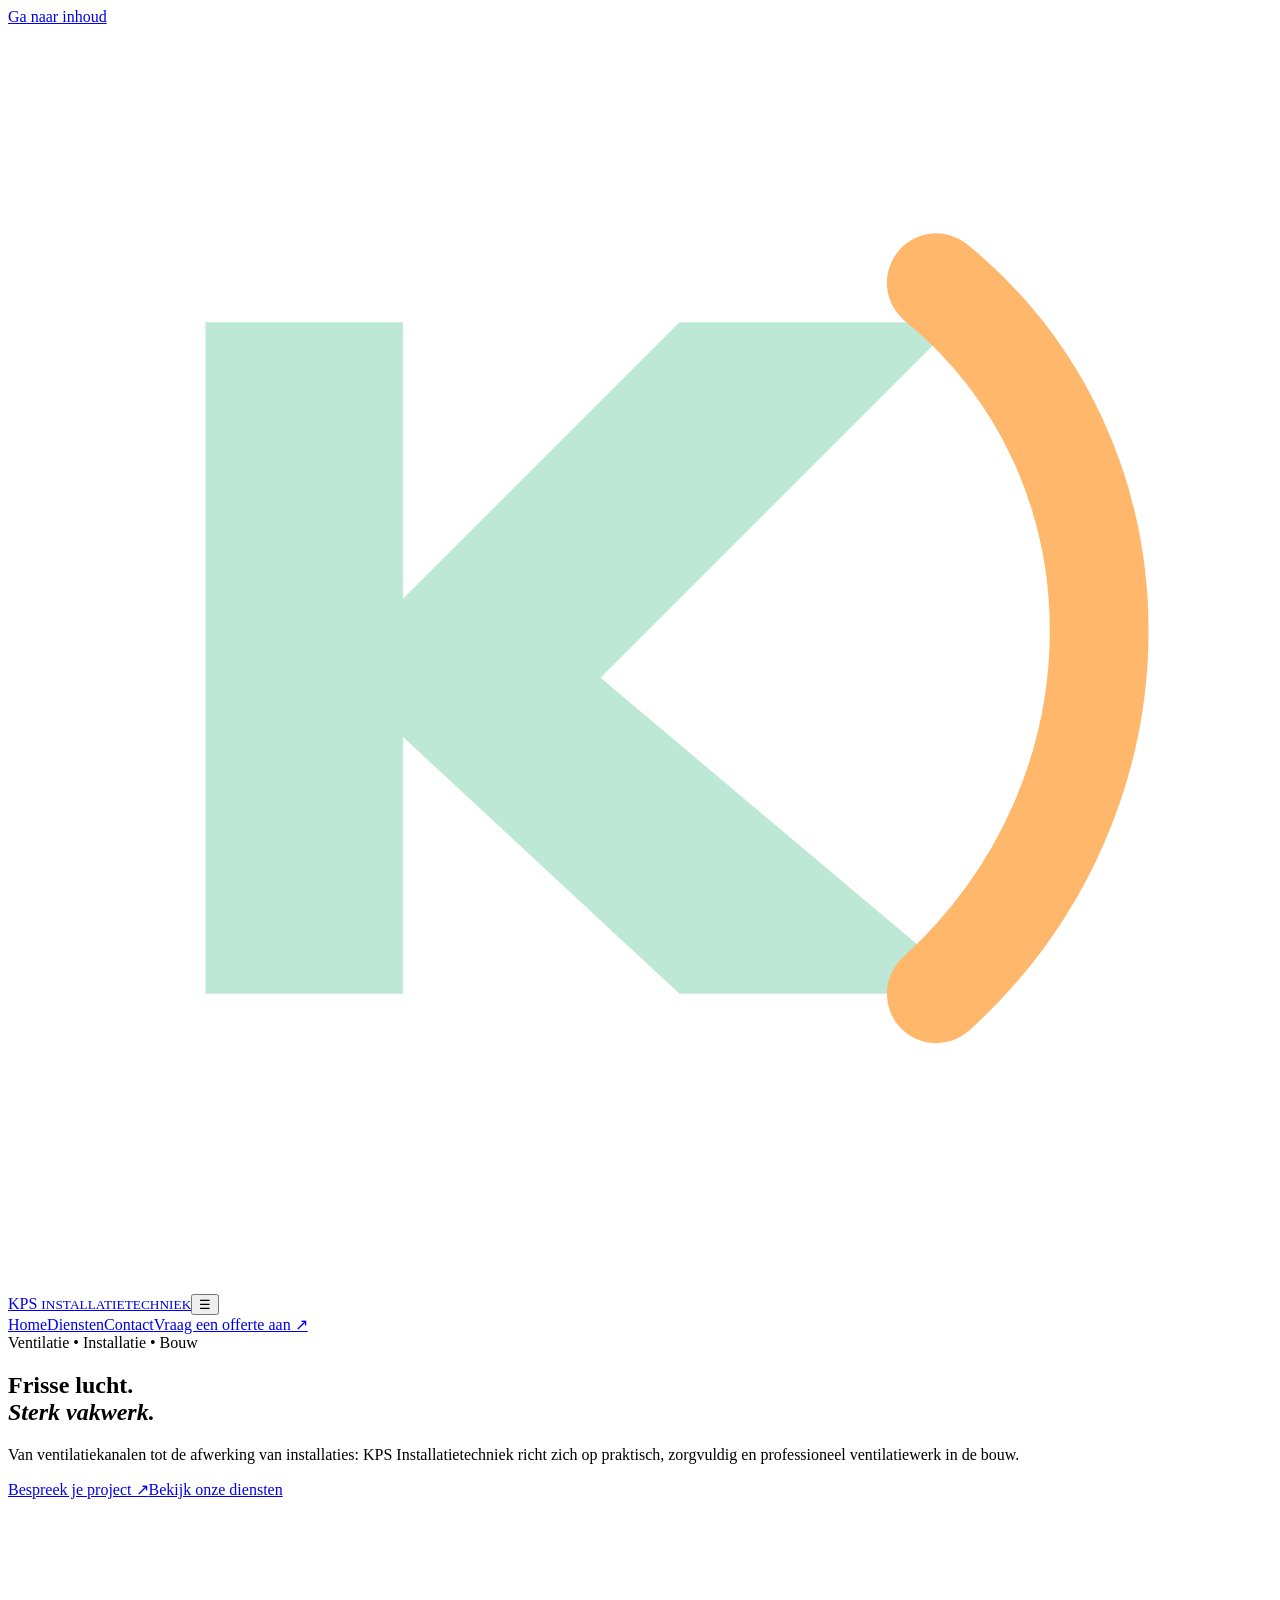
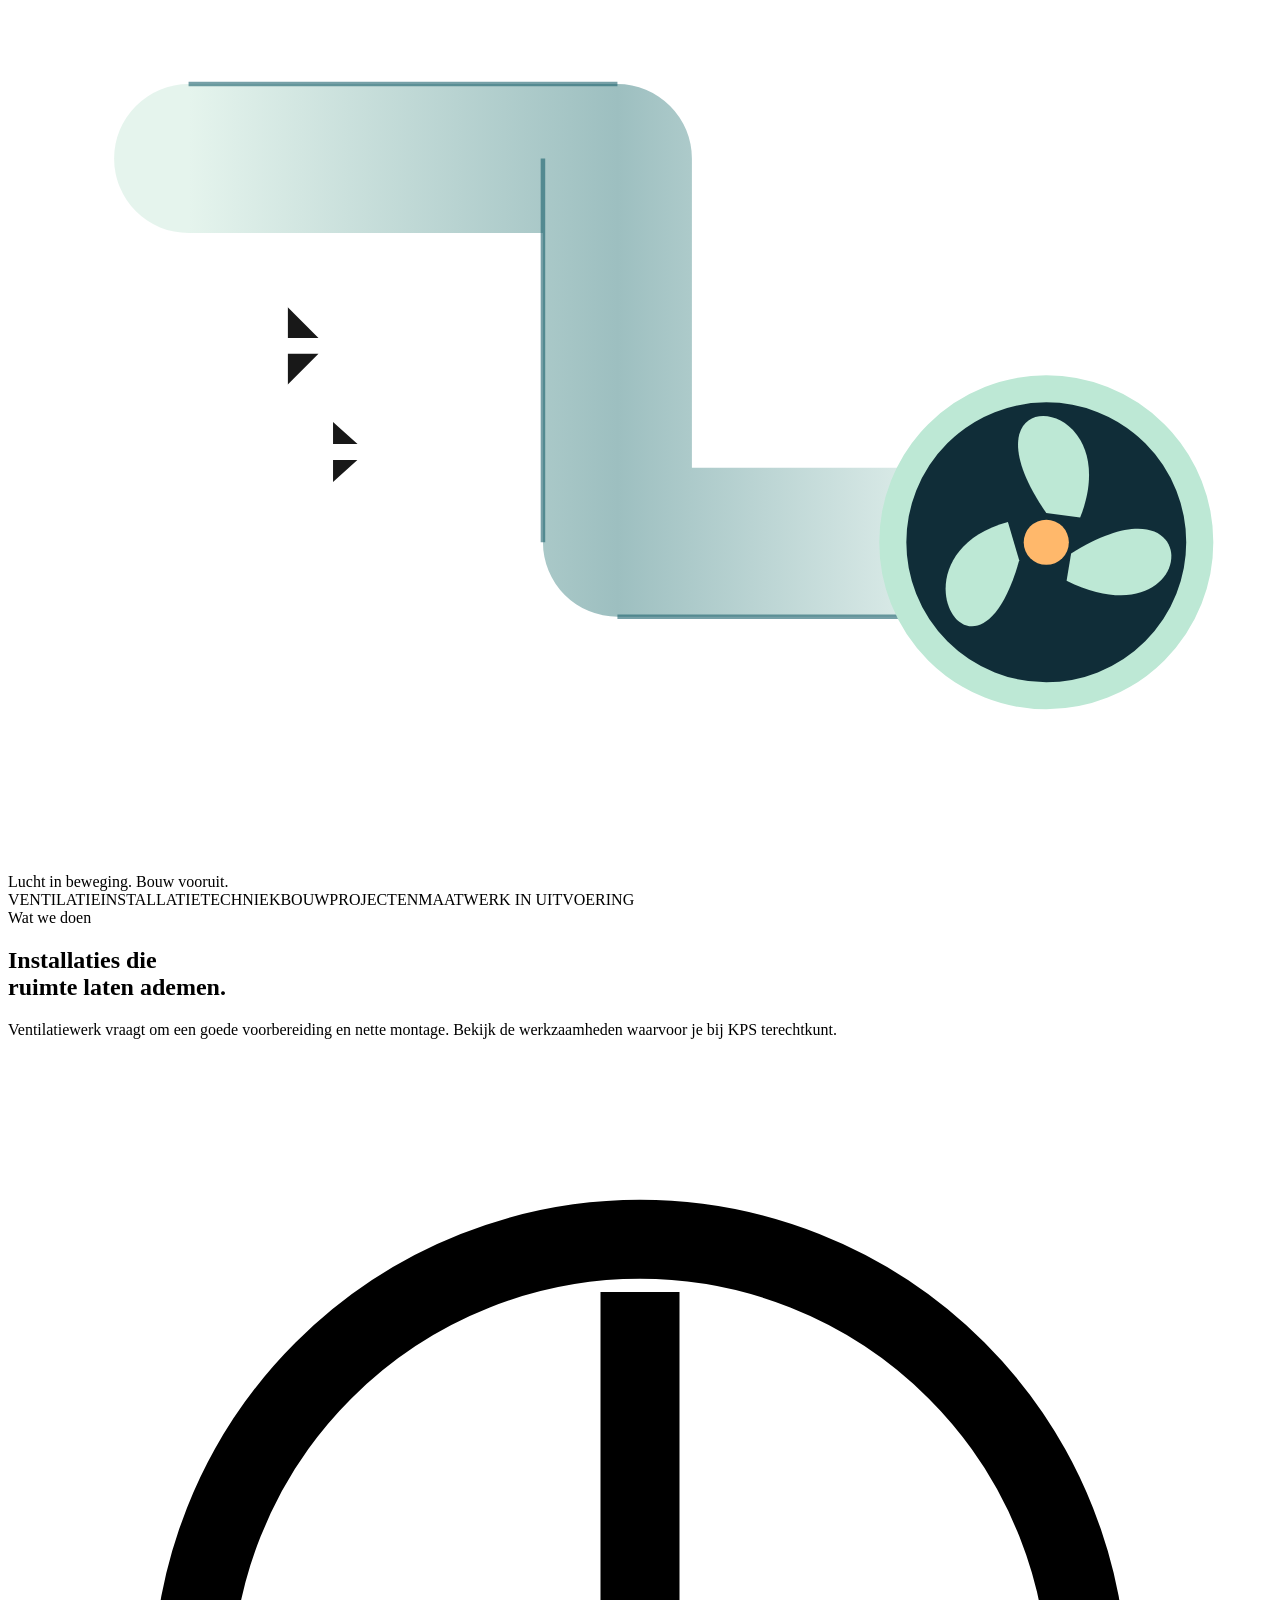
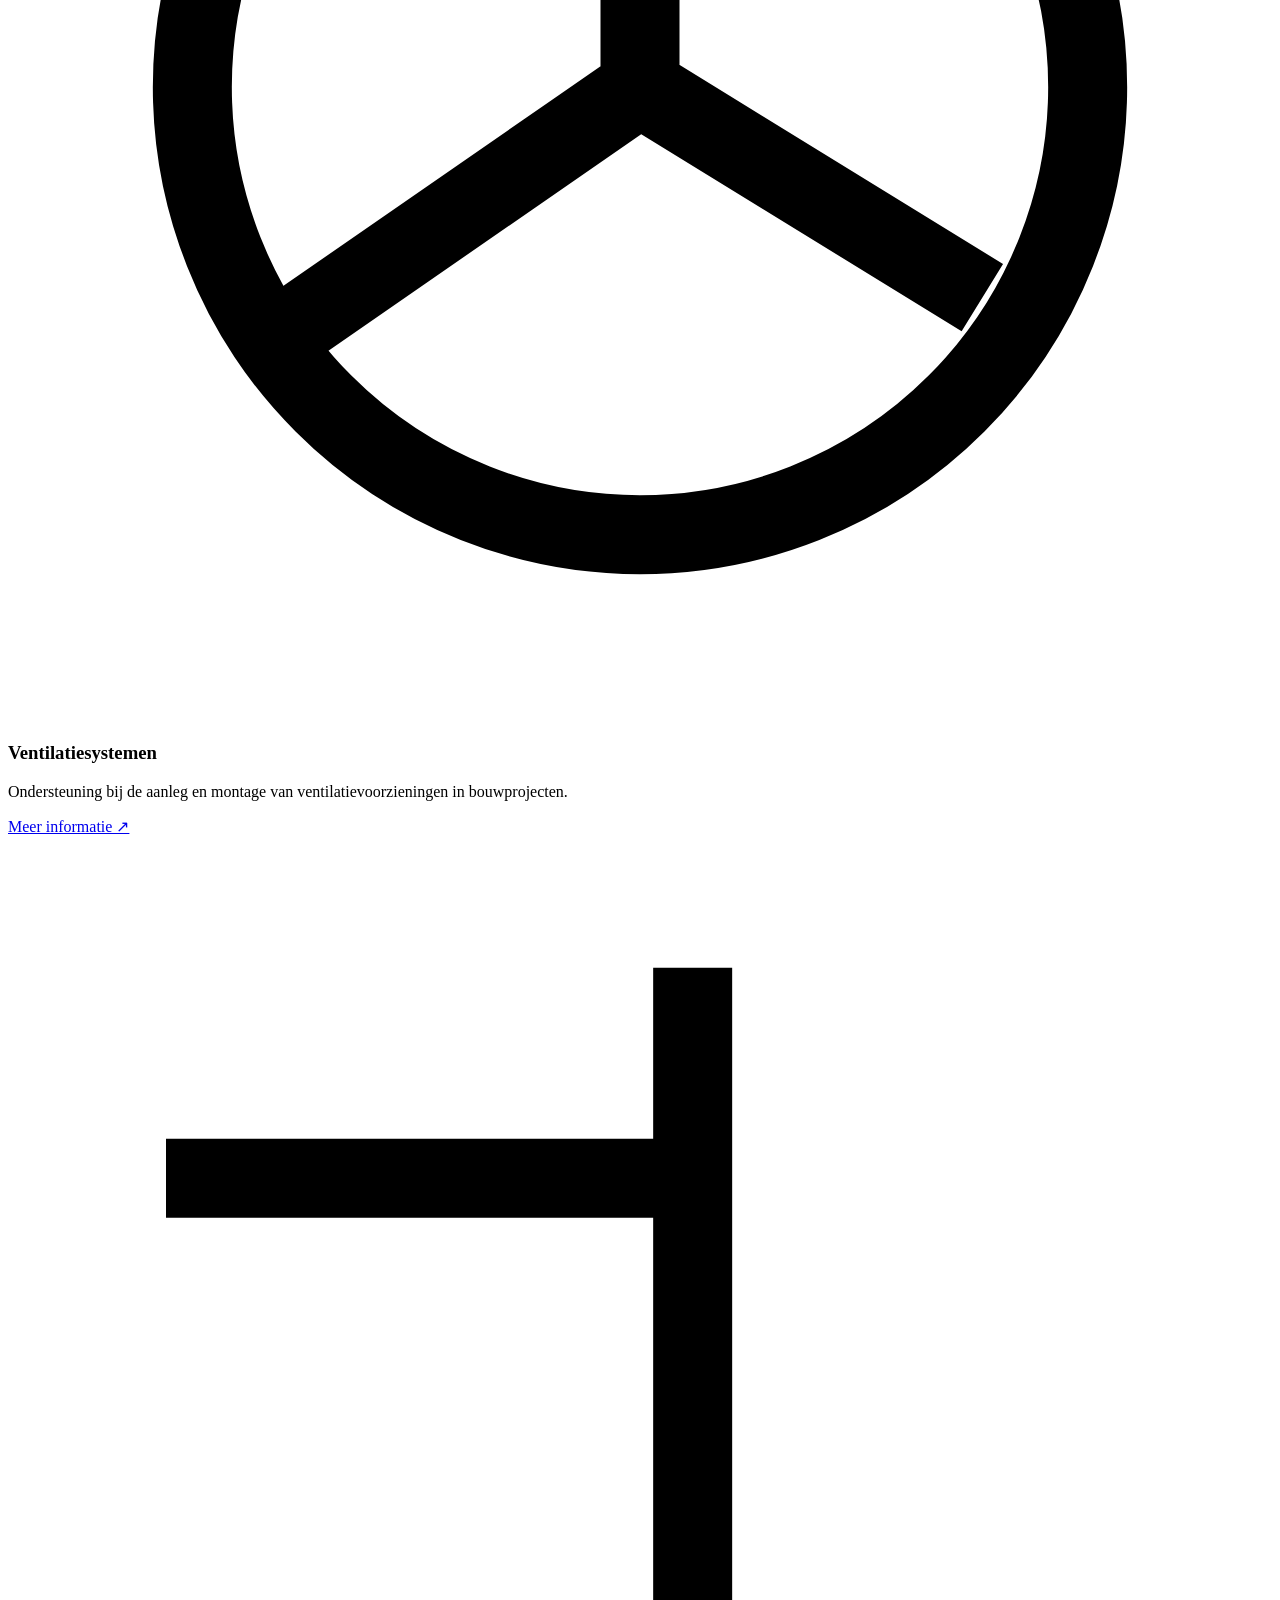
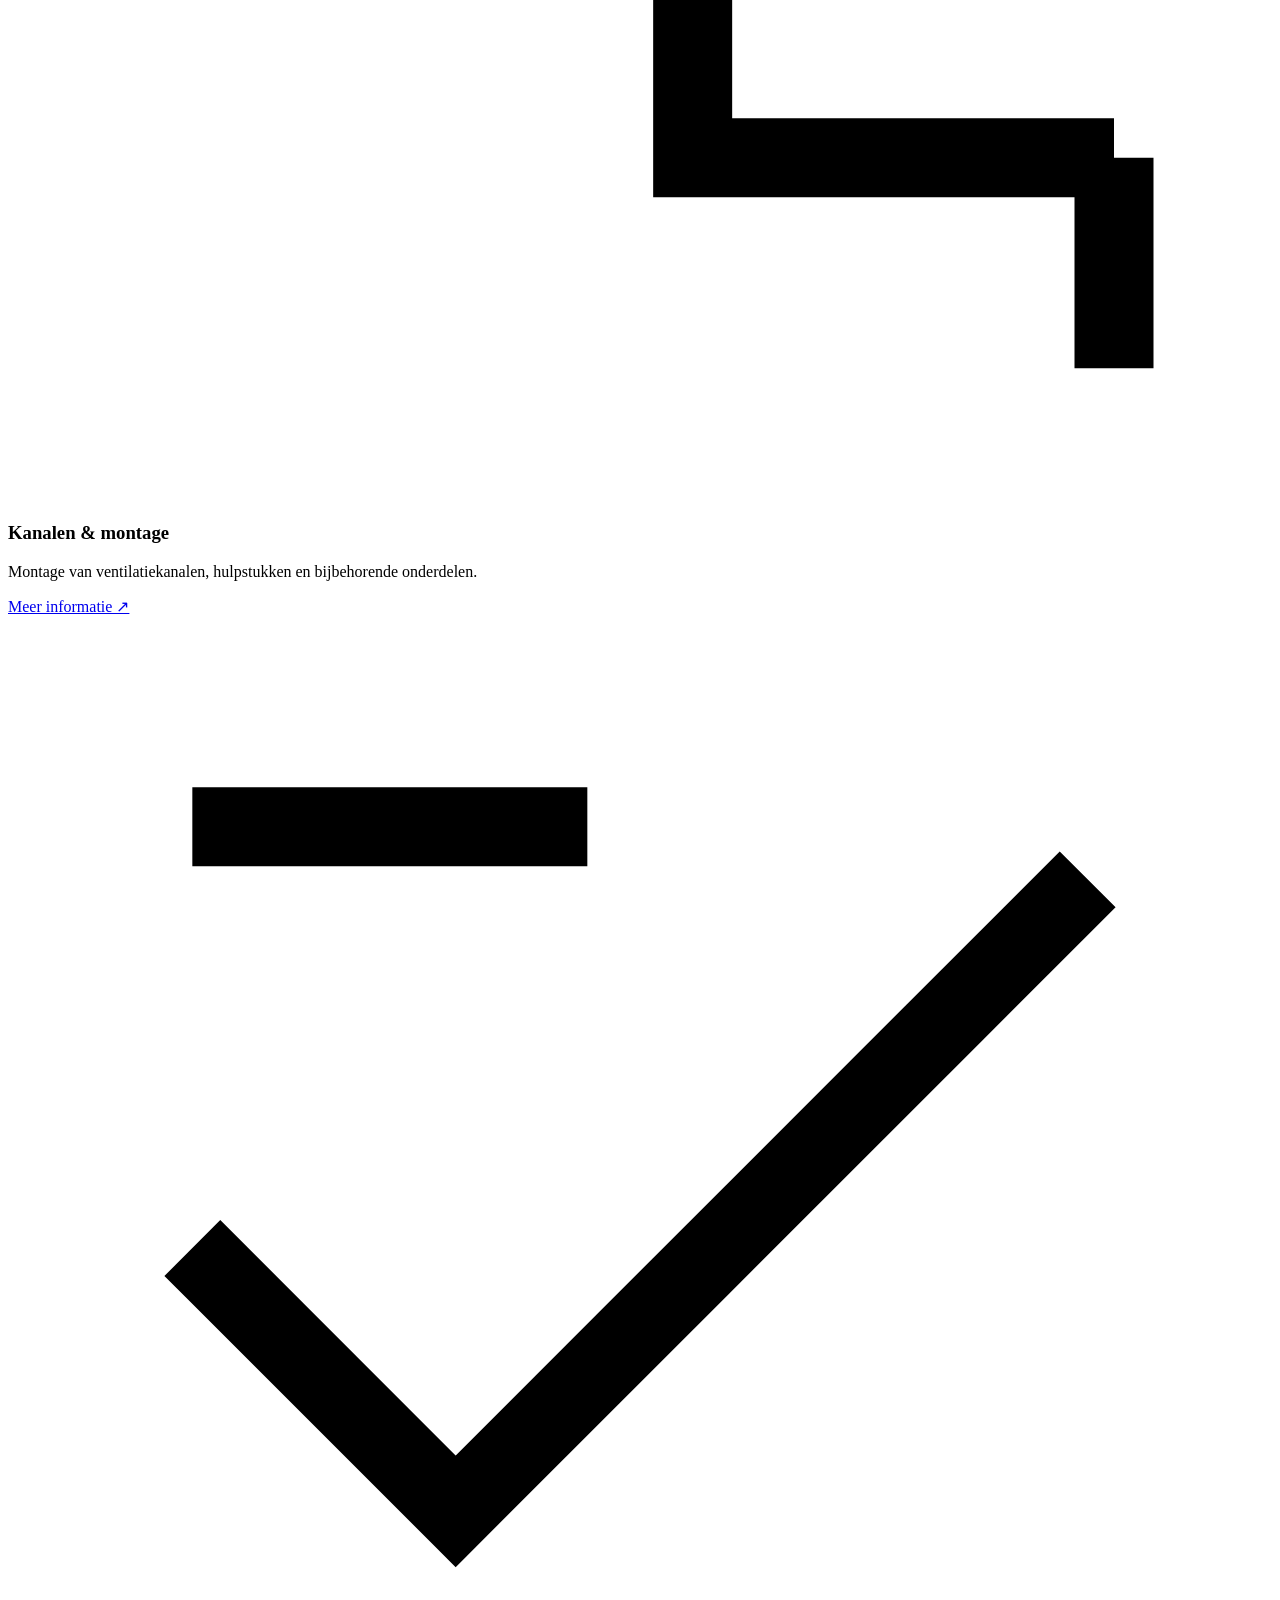
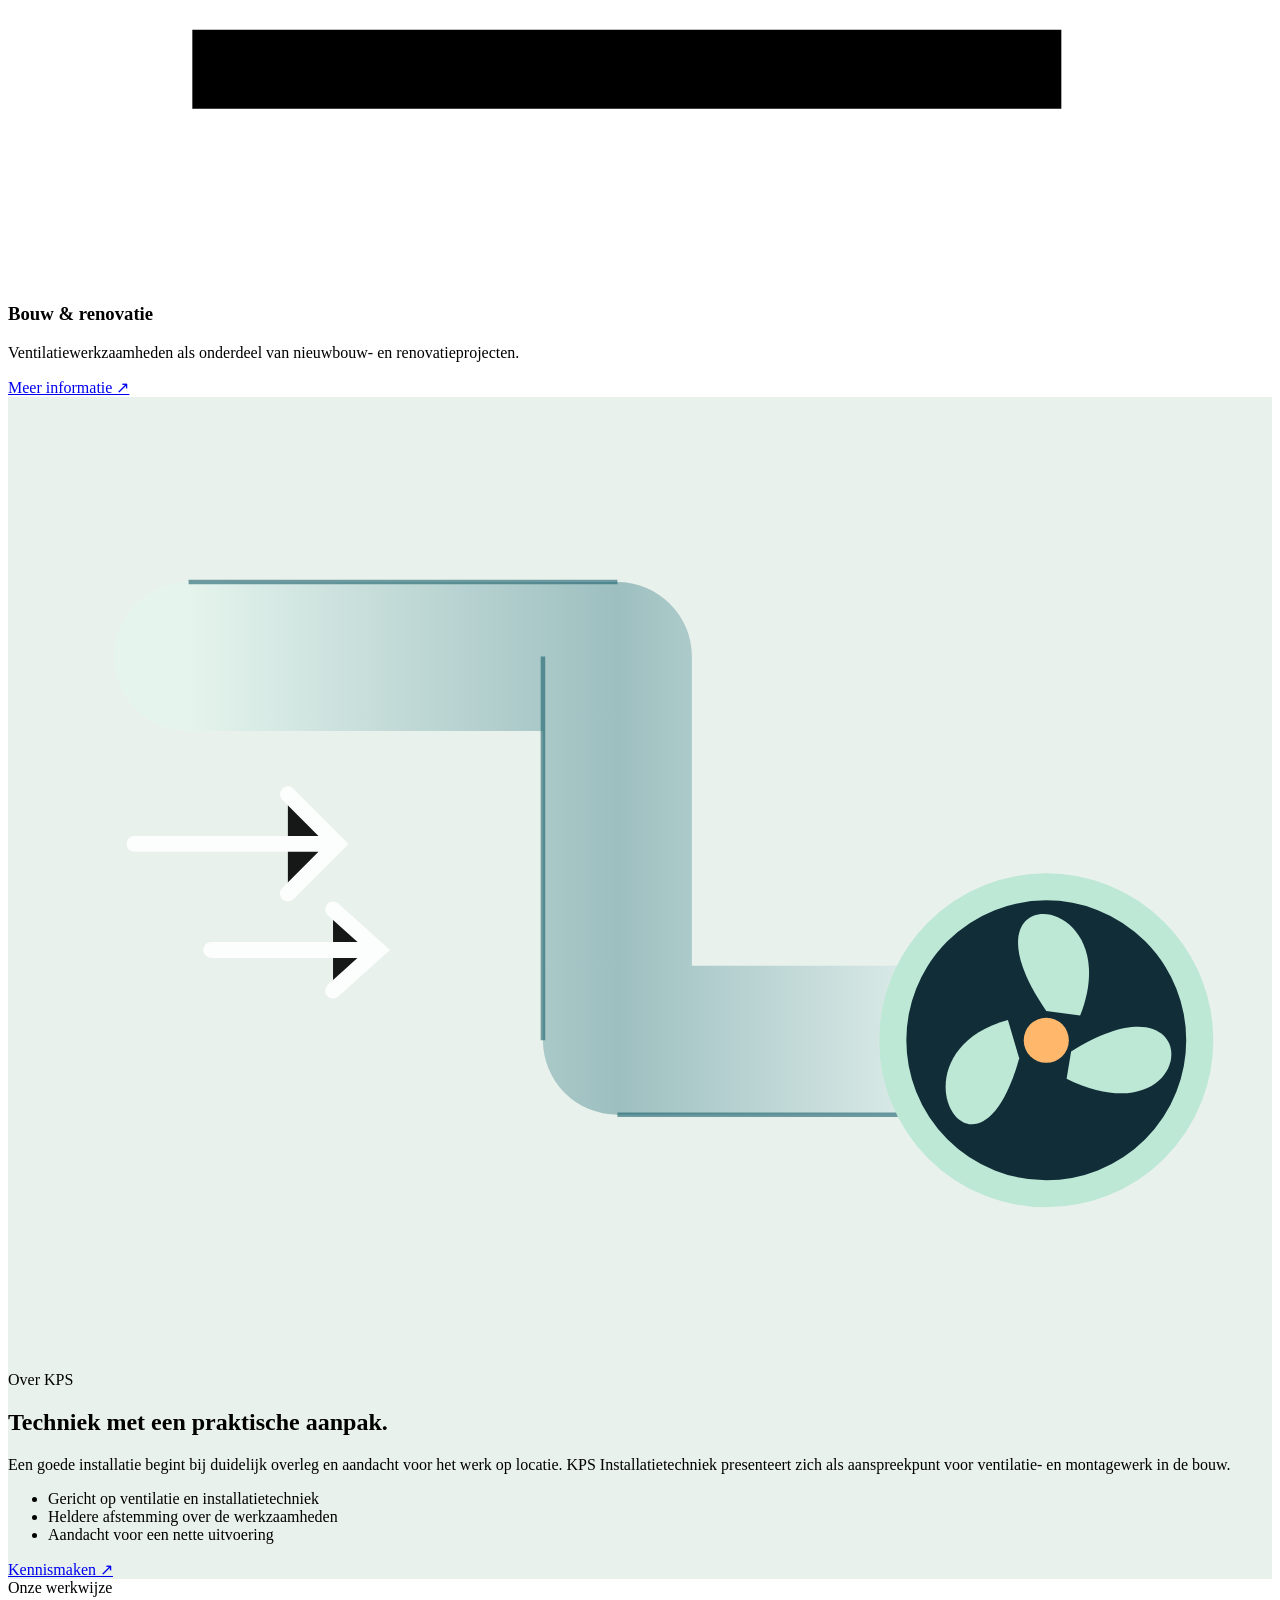
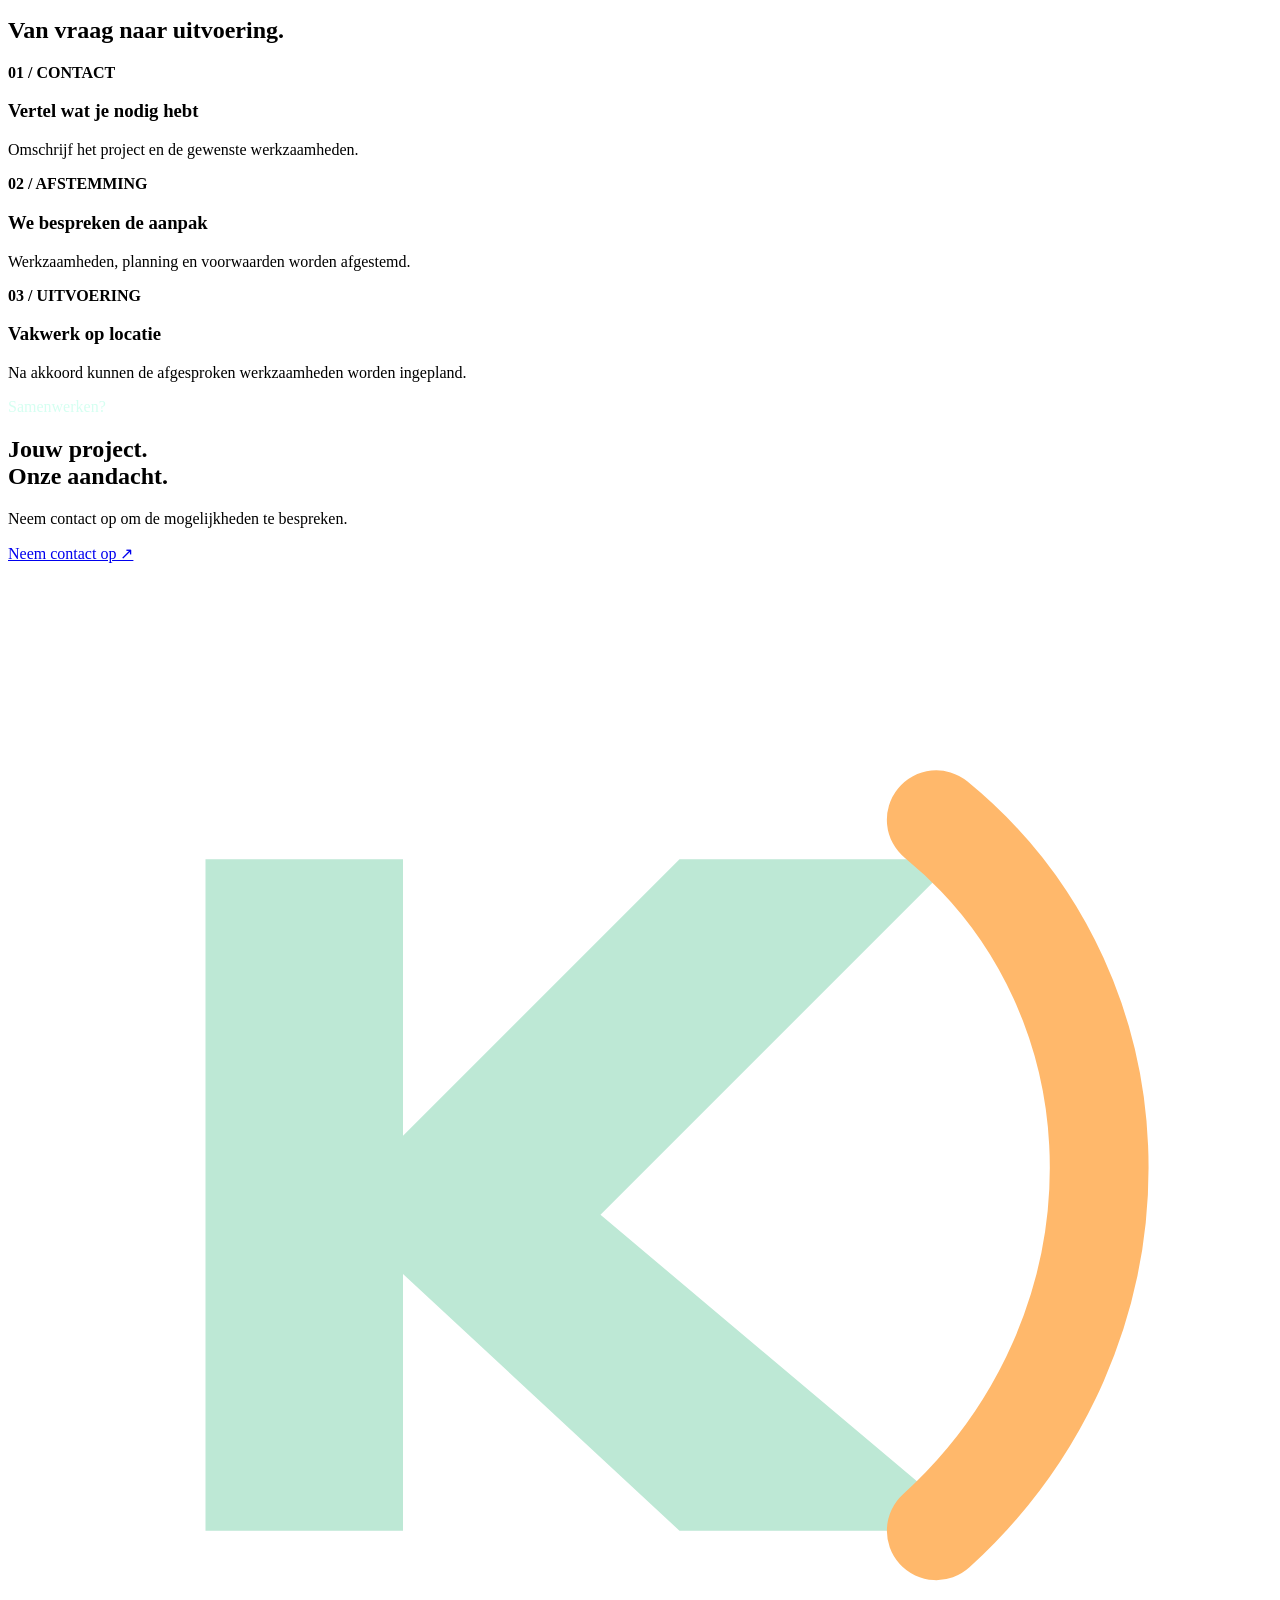
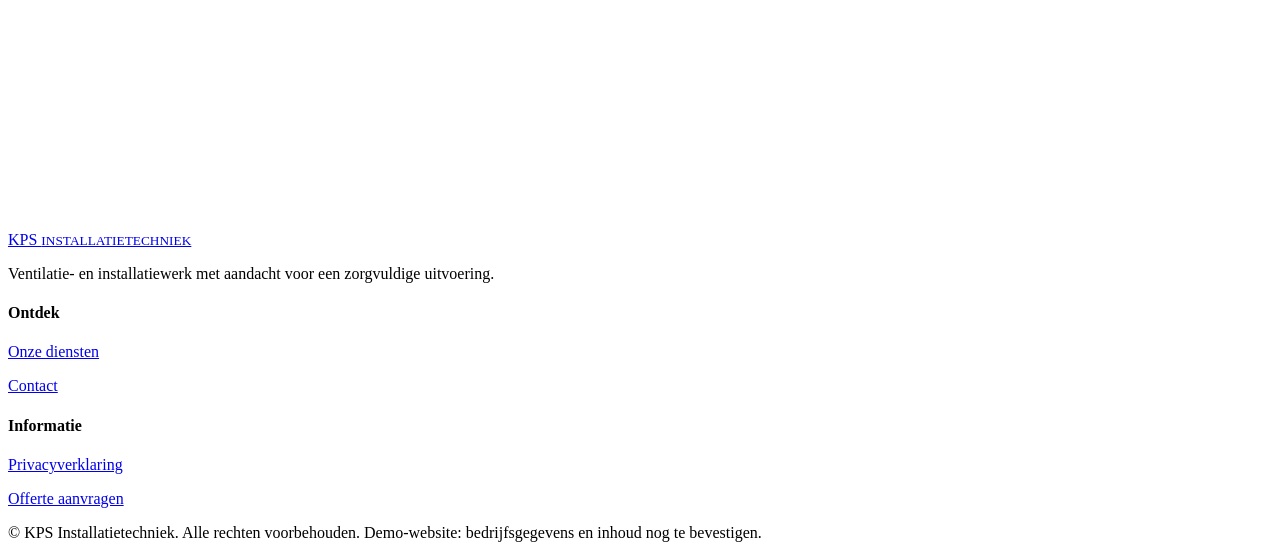
==== index.html @ cca3a778 "Build KPS Installatietechniek Essentieel demo: index.html" ====
<!doctype html><html lang="nl"><head><meta charset="utf-8"><meta name="viewport" content="width=device-width,initial-scale=1"><title>KPS Installatietechniek | Ventilatie & installatiewerk</title><meta name="description" content="KPS Installatietechniek voor ventilatie en installatiewerk in de bouw. Ontdek onze diensten en vraag vrijblijvend informatie aan."><meta name="robots" content="noindex,nofollow"><meta name="theme-color" content="#102d38"><meta property="og:type" content="website"><meta property="og:title" content="KPS Installatietechniek | Ventilatie & installatiewerk"><meta property="og:description" content="KPS Installatietechniek voor ventilatie en installatiewerk in de bouw. Ontdek onze diensten en vraag vrijblijvend informatie aan."><link rel="icon" href="assets/favicon.svg" type="image/svg+xml"><link rel="stylesheet" href="assets/style.css"></head><body><a class="sr" href="#main">Ga naar inhoud</a><header class="top"><div class="wrap nav"><a class="brand" href="index.html"><svg viewBox="0 0 64 64" role="img" aria-label="KPS beeldmerk"><path d="M10 49V15h10v14l14-14h14L30 33l19 16H34L20 36v13z" fill="#bde8d5"/><path d="M47 13c11 9 11 26 0 36" fill="none" stroke="#ffb86b" stroke-width="5" stroke-linecap="round"/></svg><span>KPS <small>INSTALLATIETECHNIEK</small></span></a><button class="menu" aria-label="Menu openen" aria-expanded="false" aria-controls="navigation">☰</button><nav class="links" id="navigation" aria-label="Hoofdnavigatie"><a href="index.html">Home</a><a href="diensten.html">Diensten</a><a href="contact.html">Contact</a><a class="btn" href="contact.html">Vraag een offerte aan ↗</a></nav></div></header><main id="main"><section class="hero"><div class="wrap hero-grid"><div><span class="eyebrow">Ventilatie • Installatie • Bouw</span><h1>Frisse lucht.<br><em>Sterk vakwerk.</em></h1><p>Van ventilatiekanalen tot de afwerking van installaties: KPS Installatietechniek richt zich op praktisch, zorgvuldig en professioneel ventilatiewerk in de bouw.</p><div class="actions"><a class="btn" href="contact.html">Bespreek je project ↗</a><a class="btn alt" href="diensten.html">Bekijk onze diensten</a></div></div><div class="visual"><svg viewBox="0 0 560 430" role="img" aria-label="Illustratie van ventilatiekanalen en luchtstroming"><defs><linearGradient id="duct" x1="0" x2="1"><stop stop-color="#e5f4ed"/><stop offset=".5" stop-color="#9dbfc0"/><stop offset="1" stop-color="#f7fffa"/></linearGradient></defs><g fill="none" stroke="url(#duct)" stroke-width="66" stroke-linecap="round" stroke-linejoin="round"><path d="M80 115h190v170h190"/><path d="M270 115v-55"/></g><g fill="none" stroke="#1c626d" stroke-width="2" opacity=".6"><path d="M80 82h190M237 115v170M270 318h190"/></g><circle cx="460" cy="285" r="68" fill="#102d38" stroke="#bde8d5" stroke-width="12"/><g fill="#bde8d5" transform="translate(460 285)"><path d="M0-13C-42-74 37-67 15-11Z"/><path d="M11 5C73-34 68 46 9 17Z"/><path d="M-12 8C-31 76-72 6-17-9Z"/></g><circle cx="460" cy="285" r="10" fill="#ffb86b"/><g stroke="#fff" stroke-width="7" stroke-linecap="round" opacity=".9"><path d="M56 198h90m-22-22 22 22-22 22M90 245h74m-20-18 20 18-20 18"/></g></svg><div class="float">Lucht in beweging. Bouw vooruit.</div></div></div></section><div class="stats"><div class="wrap"><span>VENTILATIE</span><span>INSTALLATIETECHNIEK</span><span>BOUWPROJECTEN</span><span>MAATWERK IN UITVOERING</span></div></div><section class="section"><div class="wrap"><span class="eyebrow">Wat we doen</span><h2>Installaties die<br>ruimte laten ademen.</h2><p class="lead">Ventilatiewerk vraagt om een goede voorbereiding en nette montage. Bekijk de werkzaamheden waarvoor je bij KPS terechtkunt.</p><div class="cards"><article class="card"><svg viewBox="0 0 48 48" fill="none" stroke="currentColor" stroke-width="3"><circle cx="24" cy="24" r="17"/><path d="M24 24V9m0 15 13 8M24 24 11 33"/></svg><h3>Ventilatiesystemen</h3><p>Ondersteuning bij de aanleg en montage van ventilatievoorzieningen in bouwprojecten.</p><a href="diensten.html">Meer informatie ↗</a></article><article class="card"><svg viewBox="0 0 48 48" fill="none" stroke="currentColor" stroke-width="3"><path d="M6 13h20v22h16M26 13v-8M42 35v8"/></svg><h3>Kanalen & montage</h3><p>Montage van ventilatiekanalen, hulpstukken en bijbehorende onderdelen.</p><a href="diensten.html">Meer informatie ↗</a></article><article class="card"><svg viewBox="0 0 48 48" fill="none" stroke="currentColor" stroke-width="3"><path d="m7 24 10 10L41 10"/><path d="M7 8h15M7 40h33"/></svg><h3>Bouw & renovatie</h3><p>Ventilatiewerkzaamheden als onderdeel van nieuwbouw- en renovatieprojecten.</p><a href="diensten.html">Meer informatie ↗</a></article></div></div></section><section class="section" style="background:#e9f1ec"><div class="wrap split"><div class="panel"><svg viewBox="0 0 560 430" role="img" aria-label="Illustratie van ventilatiekanalen en luchtstroming"><defs><linearGradient id="duct" x1="0" x2="1"><stop stop-color="#e5f4ed"/><stop offset=".5" stop-color="#9dbfc0"/><stop offset="1" stop-color="#f7fffa"/></linearGradient></defs><g fill="none" stroke="url(#duct)" stroke-width="66" stroke-linecap="round" stroke-linejoin="round"><path d="M80 115h190v170h190"/><path d="M270 115v-55"/></g><g fill="none" stroke="#1c626d" stroke-width="2" opacity=".6"><path d="M80 82h190M237 115v170M270 318h190"/></g><circle cx="460" cy="285" r="68" fill="#102d38" stroke="#bde8d5" stroke-width="12"/><g fill="#bde8d5" transform="translate(460 285)"><path d="M0-13C-42-74 37-67 15-11Z"/><path d="M11 5C73-34 68 46 9 17Z"/><path d="M-12 8C-31 76-72 6-17-9Z"/></g><circle cx="460" cy="285" r="10" fill="#ffb86b"/><g stroke="#fff" stroke-width="7" stroke-linecap="round" opacity=".9"><path d="M56 198h90m-22-22 22 22-22 22M90 245h74m-20-18 20 18-20 18"/></g></svg></div><div><span class="eyebrow">Over KPS</span><h2>Techniek met een praktische aanpak.</h2><p>Een goede installatie begint bij duidelijk overleg en aandacht voor het werk op locatie. KPS Installatietechniek presenteert zich als aanspreekpunt voor ventilatie- en montagewerk in de bouw.</p><ul class="checks"><li>Gericht op ventilatie en installatietechniek</li><li>Heldere afstemming over de werkzaamheden</li><li>Aandacht voor een nette uitvoering</li></ul><a class="btn light" href="contact.html">Kennismaken ↗</a></div></div></section><section class="section dark"><div class="wrap"><span class="eyebrow">Onze werkwijze</span><h2>Van vraag naar uitvoering.</h2><div class="steps"><div class="step"><b>01 / CONTACT</b><h3>Vertel wat je nodig hebt</h3><p>Omschrijf het project en de gewenste werkzaamheden.</p></div><div class="step"><b>02 / AFSTEMMING</b><h3>We bespreken de aanpak</h3><p>Werkzaamheden, planning en voorwaarden worden afgestemd.</p></div><div class="step"><b>03 / UITVOERING</b><h3>Vakwerk op locatie</h3><p>Na akkoord kunnen de afgesproken werkzaamheden worden ingepland.</p></div></div></div></section><section class="cta"><div class="wrap"><span class="eyebrow" style="color:#d5fff1">Samenwerken?</span><h2>Jouw project.<br>Onze aandacht.</h2><p>Neem contact op om de mogelijkheden te bespreken.</p><a class="btn" href="contact.html">Neem contact op ↗</a></div></section></main><footer class="footer"><div class="wrap"><div class="footgrid"><div><a class="brand" href="index.html"><svg viewBox="0 0 64 64" role="img" aria-label="KPS beeldmerk"><path d="M10 49V15h10v14l14-14h14L30 33l19 16H34L20 36v13z" fill="#bde8d5"/><path d="M47 13c11 9 11 26 0 36" fill="none" stroke="#ffb86b" stroke-width="5" stroke-linecap="round"/></svg><span>KPS <small>INSTALLATIETECHNIEK</small></span></a><p>Ventilatie- en installatiewerk met aandacht voor een zorgvuldige uitvoering.</p></div><div><h4>Ontdek</h4><p><a href="diensten.html">Onze diensten</a></p><p><a href="contact.html">Contact</a></p></div><div><h4>Informatie</h4><p><a href="privacy.html">Privacyverklaring</a></p><p><a href="contact.html">Offerte aanvragen</a></p></div></div><div class="footbottom">© <span id="year"></span> KPS Installatietechniek. Alle rechten voorbehouden. <span class="small">Demo-website: bedrijfsgegevens en inhoud nog te bevestigen.</span></div></div></footer><script src="assets/main.js" defer></script></body></html>
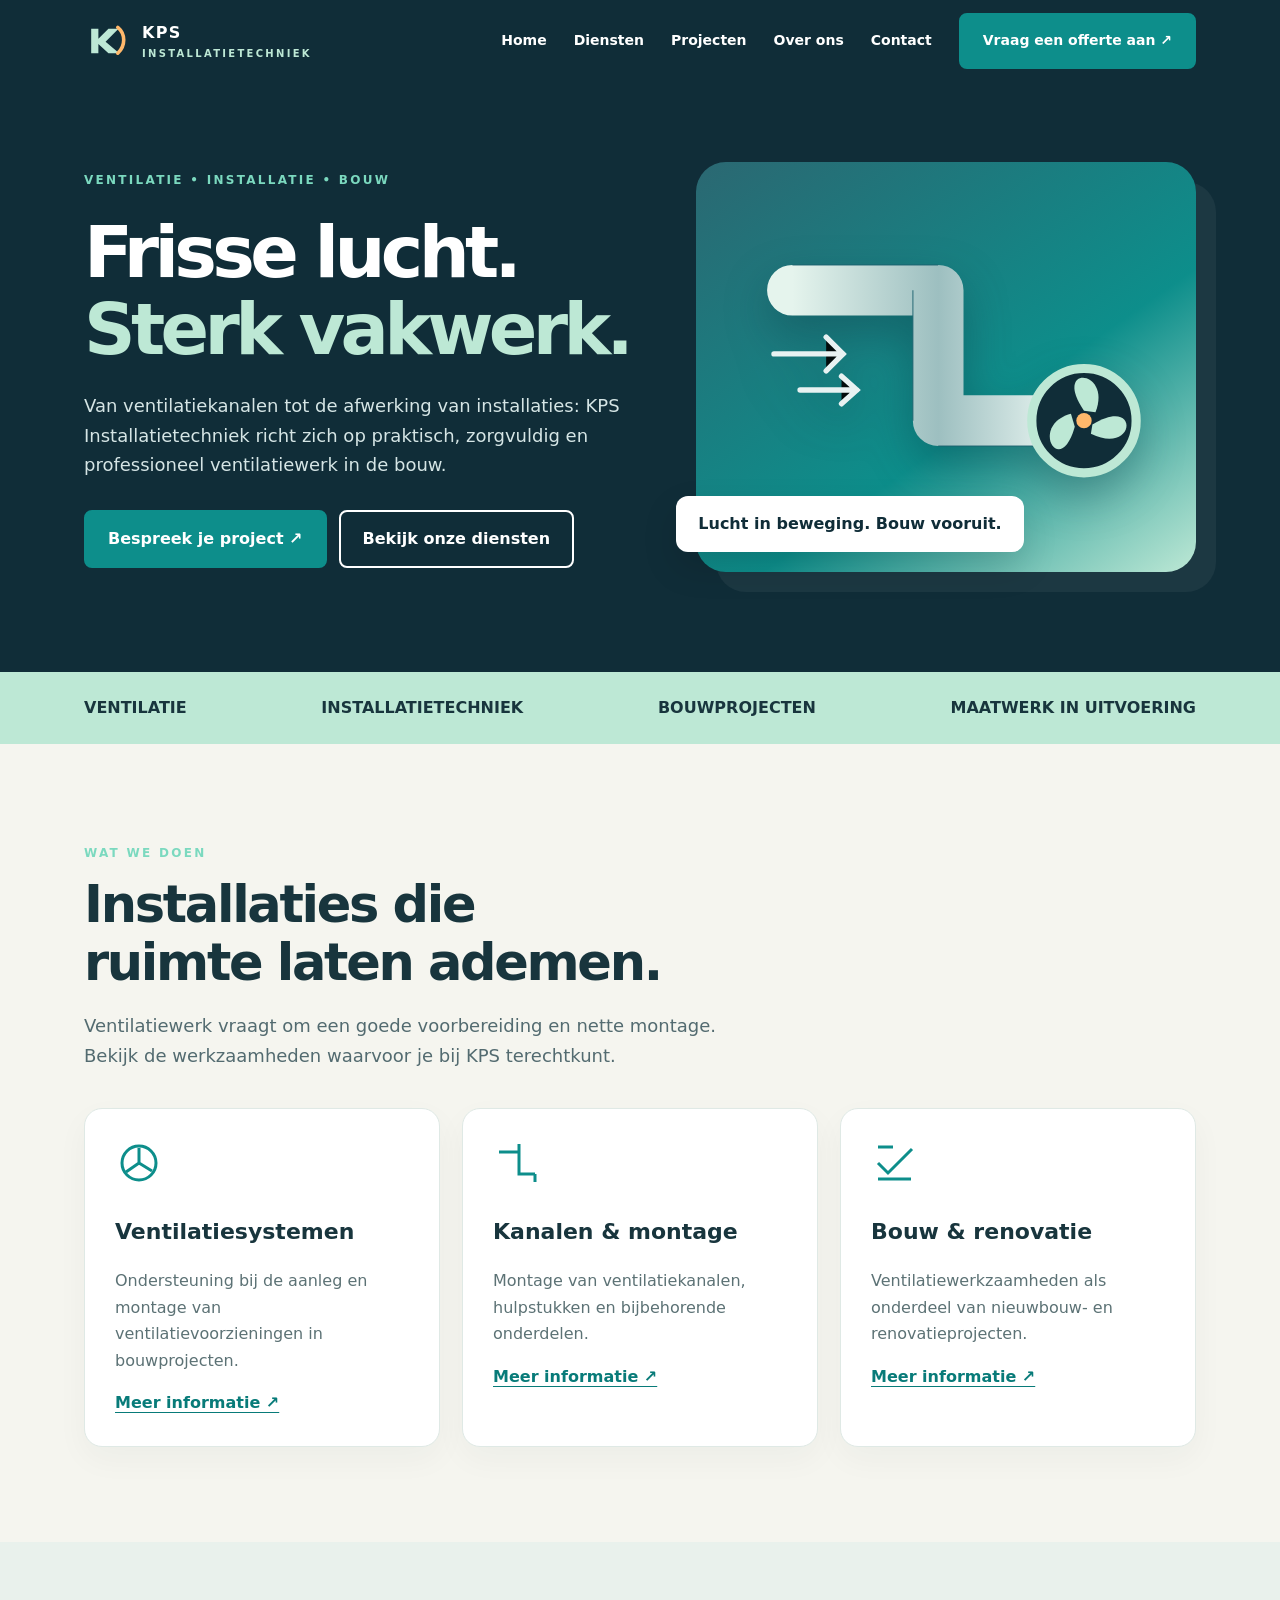
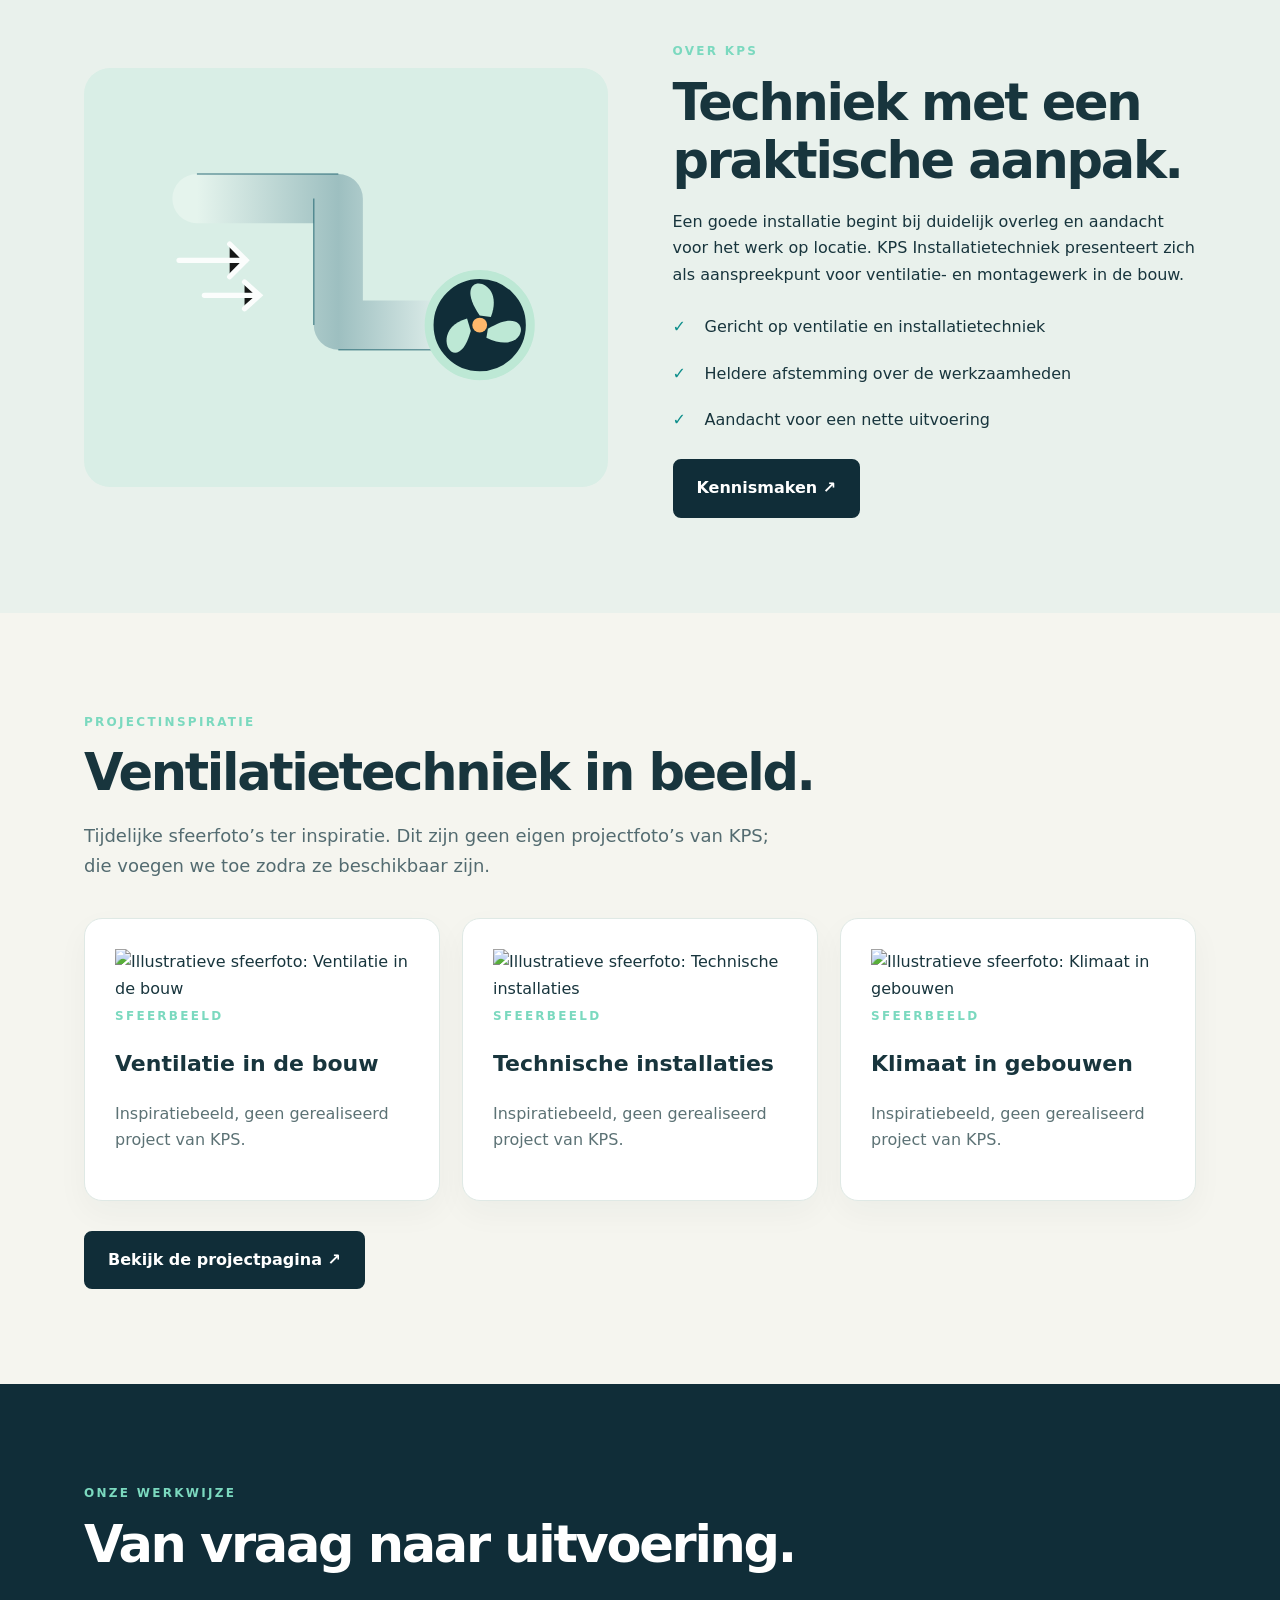
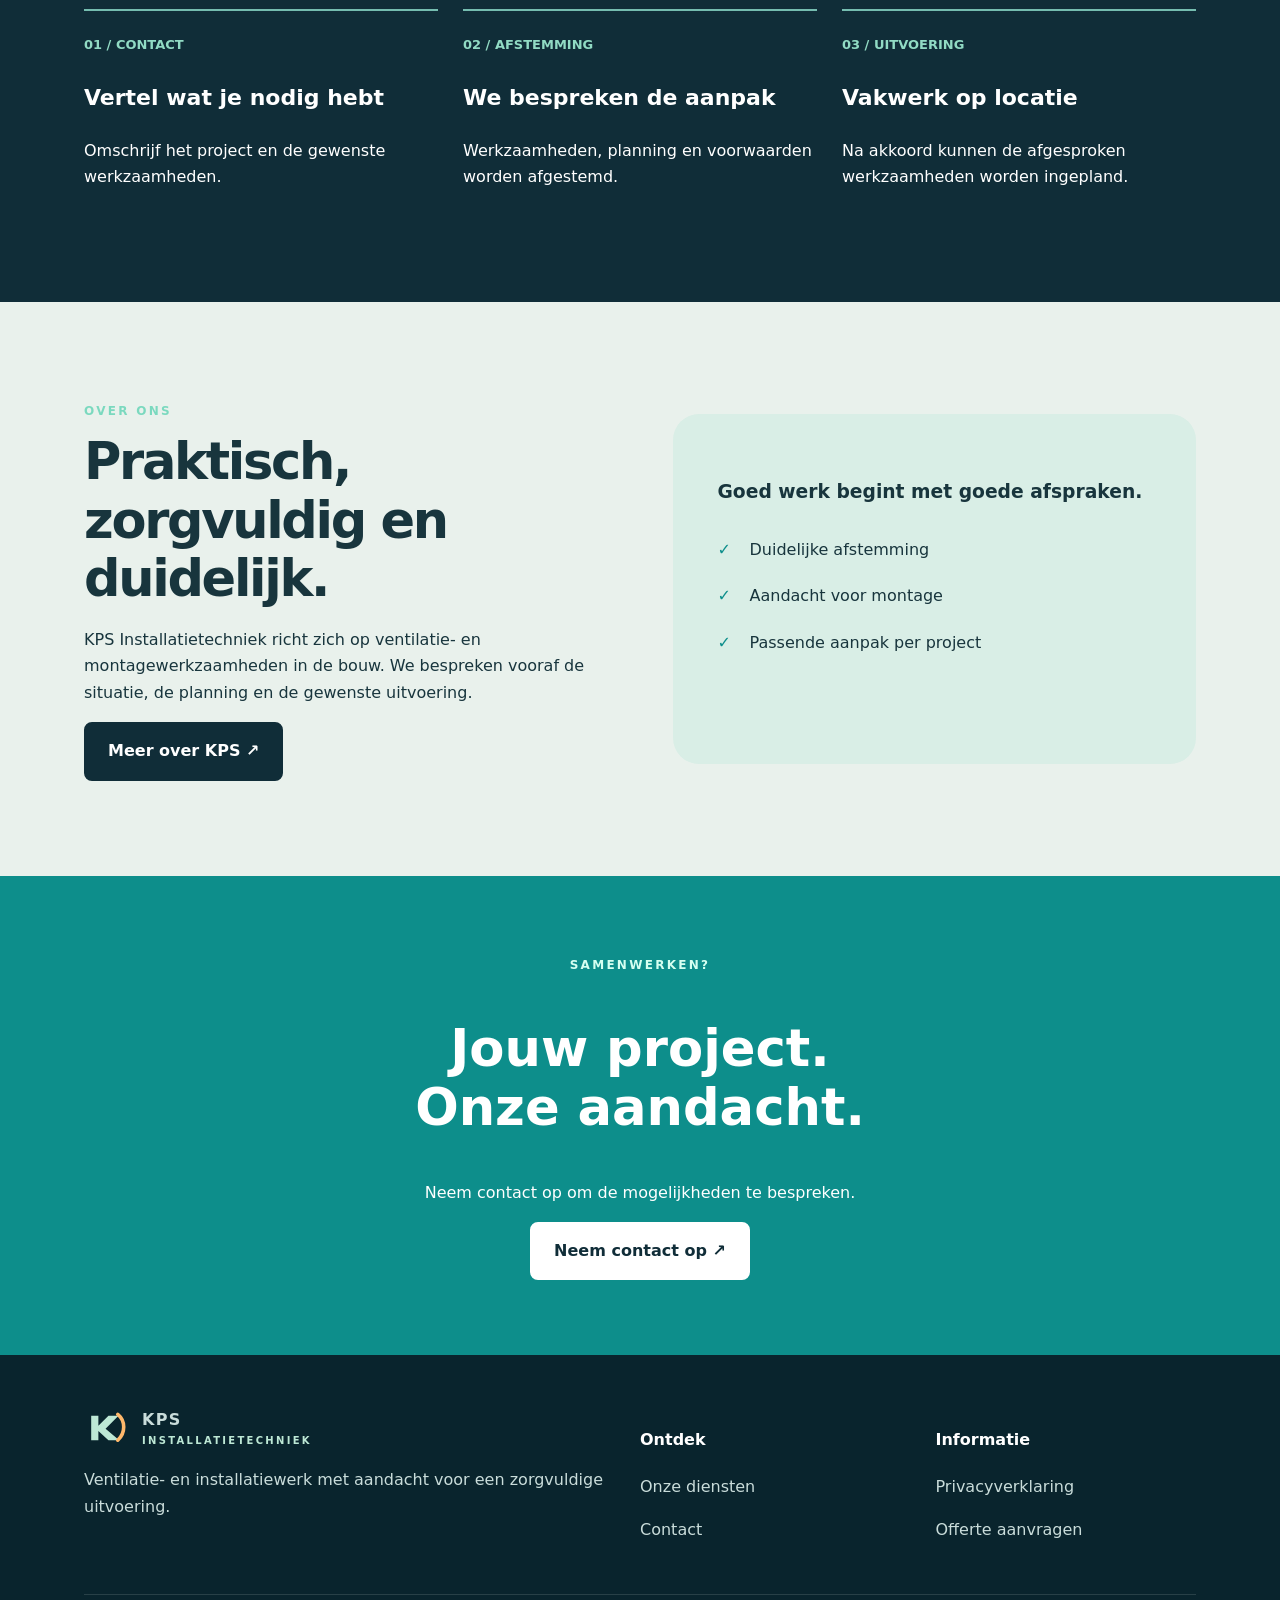
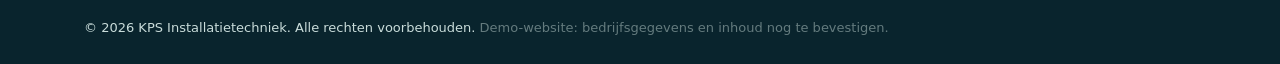
==== commit f2a937c9: "Professional website upgrade index.html" ====
--- a/index.html
+++ b/index.html
@@ -1 +1 @@
-<!doctype html><html lang="nl"><head><meta charset="utf-8"><meta name="viewport" content="width=device-width,initial-scale=1"><title>KPS Installatietechniek | Ventilatie & installatiewerk</title><meta name="description" content="KPS Installatietechniek voor ventilatie en installatiewerk in de bouw. Ontdek onze diensten en vraag vrijblijvend informatie aan."><meta name="robots" content="noindex,nofollow"><meta name="theme-color" content="#102d38"><meta property="og:type" content="website"><meta property="og:title" content="KPS Installatietechniek | Ventilatie & installatiewerk"><meta property="og:description" content="KPS Installatietechniek voor ventilatie en installatiewerk in de bouw. Ontdek onze diensten en vraag vrijblijvend informatie aan."><link rel="icon" href="assets/favicon.svg" type="image/svg+xml"><link rel="stylesheet" href="assets/style.css"></head><body><a class="sr" href="#main">Ga naar inhoud</a><header class="top"><div class="wrap nav"><a class="brand" href="index.html"><svg viewBox="0 0 64 64" role="img" aria-label="KPS beeldmerk"><path d="M10 49V15h10v14l14-14h14L30 33l19 16H34L20 36v13z" fill="#bde8d5"/><path d="M47 13c11 9 11 26 0 36" fill="none" stroke="#ffb86b" stroke-width="5" stroke-linecap="round"/></svg><span>KPS <small>INSTALLATIETECHNIEK</small></span></a><button class="menu" aria-label="Menu openen" aria-expanded="false" aria-controls="navigation">☰</button><nav class="links" id="navigation" aria-label="Hoofdnavigatie"><a href="index.html">Home</a><a href="diensten.html">Diensten</a><a href="contact.html">Contact</a><a class="btn" href="contact.html">Vraag een offerte aan ↗</a></nav></div></header><main id="main"><section class="hero"><div class="wrap hero-grid"><div><span class="eyebrow">Ventilatie • Installatie • Bouw</span><h1>Frisse lucht.<br><em>Sterk vakwerk.</em></h1><p>Van ventilatiekanalen tot de afwerking van installaties: KPS Installatietechniek richt zich op praktisch, zorgvuldig en professioneel ventilatiewerk in de bouw.</p><div class="actions"><a class="btn" href="contact.html">Bespreek je project ↗</a><a class="btn alt" href="diensten.html">Bekijk onze diensten</a></div></div><div class="visual"><svg viewBox="0 0 560 430" role="img" aria-label="Illustratie van ventilatiekanalen en luchtstroming"><defs><linearGradient id="duct" x1="0" x2="1"><stop stop-color="#e5f4ed"/><stop offset=".5" stop-color="#9dbfc0"/><stop offset="1" stop-color="#f7fffa"/></linearGradient></defs><g fill="none" stroke="url(#duct)" stroke-width="66" stroke-linecap="round" stroke-linejoin="round"><path d="M80 115h190v170h190"/><path d="M270 115v-55"/></g><g fill="none" stroke="#1c626d" stroke-width="2" opacity=".6"><path d="M80 82h190M237 115v170M270 318h190"/></g><circle cx="460" cy="285" r="68" fill="#102d38" stroke="#bde8d5" stroke-width="12"/><g fill="#bde8d5" transform="translate(460 285)"><path d="M0-13C-42-74 37-67 15-11Z"/><path d="M11 5C73-34 68 46 9 17Z"/><path d="M-12 8C-31 76-72 6-17-9Z"/></g><circle cx="460" cy="285" r="10" fill="#ffb86b"/><g stroke="#fff" stroke-width="7" stroke-linecap="round" opacity=".9"><path d="M56 198h90m-22-22 22 22-22 22M90 245h74m-20-18 20 18-20 18"/></g></svg><div class="float">Lucht in beweging. Bouw vooruit.</div></div></div></section><div class="stats"><div class="wrap"><span>VENTILATIE</span><span>INSTALLATIETECHNIEK</span><span>BOUWPROJECTEN</span><span>MAATWERK IN UITVOERING</span></div></div><section class="section"><div class="wrap"><span class="eyebrow">Wat we doen</span><h2>Installaties die<br>ruimte laten ademen.</h2><p class="lead">Ventilatiewerk vraagt om een goede voorbereiding en nette montage. Bekijk de werkzaamheden waarvoor je bij KPS terechtkunt.</p><div class="cards"><article class="card"><svg viewBox="0 0 48 48" fill="none" stroke="currentColor" stroke-width="3"><circle cx="24" cy="24" r="17"/><path d="M24 24V9m0 15 13 8M24 24 11 33"/></svg><h3>Ventilatiesystemen</h3><p>Ondersteuning bij de aanleg en montage van ventilatievoorzieningen in bouwprojecten.</p><a href="diensten.html">Meer informatie ↗</a></article><article class="card"><svg viewBox="0 0 48 48" fill="none" stroke="currentColor" stroke-width="3"><path d="M6 13h20v22h16M26 13v-8M42 35v8"/></svg><h3>Kanalen & montage</h3><p>Montage van ventilatiekanalen, hulpstukken en bijbehorende onderdelen.</p><a href="diensten.html">Meer informatie ↗</a></article><article class="card"><svg viewBox="0 0 48 48" fill="none" stroke="currentColor" stroke-width="3"><path d="m7 24 10 10L41 10"/><path d="M7 8h15M7 40h33"/></svg><h3>Bouw & renovatie</h3><p>Ventilatiewerkzaamheden als onderdeel van nieuwbouw- en renovatieprojecten.</p><a href="diensten.html">Meer informatie ↗</a></article></div></div></section><section class="section" style="background:#e9f1ec"><div class="wrap split"><div class="panel"><svg viewBox="0 0 560 430" role="img" aria-label="Illustratie van ventilatiekanalen en luchtstroming"><defs><linearGradient id="duct" x1="0" x2="1"><stop stop-color="#e5f4ed"/><stop offset=".5" stop-color="#9dbfc0"/><stop offset="1" stop-color="#f7fffa"/></linearGradient></defs><g fill="none" stroke="url(#duct)" stroke-width="66" stroke-linecap="round" stroke-linejoin="round"><path d="M80 115h190v170h190"/><path d="M270 115v-55"/></g><g fill="none" stroke="#1c626d" stroke-width="2" opacity=".6"><path d="M80 82h190M237 115v170M270 318h190"/></g><circle cx="460" cy="285" r="68" fill="#102d38" stroke="#bde8d5" stroke-width="12"/><g fill="#bde8d5" transform="translate(460 285)"><path d="M0-13C-42-74 37-67 15-11Z"/><path d="M11 5C73-34 68 46 9 17Z"/><path d="M-12 8C-31 76-72 6-17-9Z"/></g><circle cx="460" cy="285" r="10" fill="#ffb86b"/><g stroke="#fff" stroke-width="7" stroke-linecap="round" opacity=".9"><path d="M56 198h90m-22-22 22 22-22 22M90 245h74m-20-18 20 18-20 18"/></g></svg></div><div><span class="eyebrow">Over KPS</span><h2>Techniek met een praktische aanpak.</h2><p>Een goede installatie begint bij duidelijk overleg en aandacht voor het werk op locatie. KPS Installatietechniek presenteert zich als aanspreekpunt voor ventilatie- en montagewerk in de bouw.</p><ul class="checks"><li>Gericht op ventilatie en installatietechniek</li><li>Heldere afstemming over de werkzaamheden</li><li>Aandacht voor een nette uitvoering</li></ul><a class="btn light" href="contact.html">Kennismaken ↗</a></div></div></section><section class="section dark"><div class="wrap"><span class="eyebrow">Onze werkwijze</span><h2>Van vraag naar uitvoering.</h2><div class="steps"><div class="step"><b>01 / CONTACT</b><h3>Vertel wat je nodig hebt</h3><p>Omschrijf het project en de gewenste werkzaamheden.</p></div><div class="step"><b>02 / AFSTEMMING</b><h3>We bespreken de aanpak</h3><p>Werkzaamheden, planning en voorwaarden worden afgestemd.</p></div><div class="step"><b>03 / UITVOERING</b><h3>Vakwerk op locatie</h3><p>Na akkoord kunnen de afgesproken werkzaamheden worden ingepland.</p></div></div></div></section><section class="cta"><div class="wrap"><span class="eyebrow" style="color:#d5fff1">Samenwerken?</span><h2>Jouw project.<br>Onze aandacht.</h2><p>Neem contact op om de mogelijkheden te bespreken.</p><a class="btn" href="contact.html">Neem contact op ↗</a></div></section></main><footer class="footer"><div class="wrap"><div class="footgrid"><div><a class="brand" href="index.html"><svg viewBox="0 0 64 64" role="img" aria-label="KPS beeldmerk"><path d="M10 49V15h10v14l14-14h14L30 33l19 16H34L20 36v13z" fill="#bde8d5"/><path d="M47 13c11 9 11 26 0 36" fill="none" stroke="#ffb86b" stroke-width="5" stroke-linecap="round"/></svg><span>KPS <small>INSTALLATIETECHNIEK</small></span></a><p>Ventilatie- en installatiewerk met aandacht voor een zorgvuldige uitvoering.</p></div><div><h4>Ontdek</h4><p><a href="diensten.html">Onze diensten</a></p><p><a href="contact.html">Contact</a></p></div><div><h4>Informatie</h4><p><a href="privacy.html">Privacyverklaring</a></p><p><a href="contact.html">Offerte aanvragen</a></p></div></div><div class="footbottom">© <span id="year"></span> KPS Installatietechniek. Alle rechten voorbehouden. <span class="small">Demo-website: bedrijfsgegevens en inhoud nog te bevestigen.</span></div></div></footer><script src="assets/main.js" defer></script></body></html>+<!doctype html><html lang="nl"><head><meta charset="utf-8"><meta name="viewport" content="width=device-width,initial-scale=1"><title>KPS Installatietechniek | Ventilatie & installatiewerk</title><meta name="description" content="KPS Installatietechniek voor ventilatie en installatiewerk in de bouw. Ontdek onze diensten en vraag vrijblijvend informatie aan."><meta name="robots" content="noindex,nofollow"><meta name="theme-color" content="#102d38"><meta property="og:type" content="website"><meta property="og:title" content="KPS Installatietechniek | Ventilatie & installatiewerk"><meta property="og:description" content="KPS Installatietechniek voor ventilatie en installatiewerk in de bouw. Ontdek onze diensten en vraag vrijblijvend informatie aan."><link rel="icon" href="assets/favicon.svg" type="image/svg+xml"><link rel="stylesheet" href="assets/style.css"></head><body><a class="sr" href="#main">Ga naar inhoud</a><header class="top"><div class="wrap nav"><a class="brand" href="index.html"><svg viewBox="0 0 64 64" role="img" aria-label="KPS beeldmerk"><path d="M10 49V15h10v14l14-14h14L30 33l19 16H34L20 36v13z" fill="#bde8d5"/><path d="M47 13c11 9 11 26 0 36" fill="none" stroke="#ffb86b" stroke-width="5" stroke-linecap="round"/></svg><span>KPS <small>INSTALLATIETECHNIEK</small></span></a><button class="menu" aria-label="Menu openen" aria-expanded="false" aria-controls="navigation">☰</button><nav class="links" id="navigation" aria-label="Hoofdnavigatie"><a href="index.html">Home</a><a href="diensten.html">Diensten</a><a href="projecten.html">Projecten</a><a href="over-ons.html">Over ons</a><a href="contact.html">Contact</a><a class="btn" href="contact.html">Vraag een offerte aan ↗</a></nav></div></header><main id="main"><section class="hero"><div class="wrap hero-grid"><div><span class="eyebrow">Ventilatie • Installatie • Bouw</span><h1>Frisse lucht.<br><em>Sterk vakwerk.</em></h1><p>Van ventilatiekanalen tot de afwerking van installaties: KPS Installatietechniek richt zich op praktisch, zorgvuldig en professioneel ventilatiewerk in de bouw.</p><div class="actions"><a class="btn" href="contact.html">Bespreek je project ↗</a><a class="btn alt" href="diensten.html">Bekijk onze diensten</a></div></div><div class="visual"><svg viewBox="0 0 560 430" role="img" aria-label="Illustratie van ventilatiekanalen en luchtstroming"><defs><linearGradient id="duct" x1="0" x2="1"><stop stop-color="#e5f4ed"/><stop offset=".5" stop-color="#9dbfc0"/><stop offset="1" stop-color="#f7fffa"/></linearGradient></defs><g fill="none" stroke="url(#duct)" stroke-width="66" stroke-linecap="round" stroke-linejoin="round"><path d="M80 115h190v170h190"/><path d="M270 115v-55"/></g><g fill="none" stroke="#1c626d" stroke-width="2" opacity=".6"><path d="M80 82h190M237 115v170M270 318h190"/></g><circle cx="460" cy="285" r="68" fill="#102d38" stroke="#bde8d5" stroke-width="12"/><g fill="#bde8d5" transform="translate(460 285)"><path d="M0-13C-42-74 37-67 15-11Z"/><path d="M11 5C73-34 68 46 9 17Z"/><path d="M-12 8C-31 76-72 6-17-9Z"/></g><circle cx="460" cy="285" r="10" fill="#ffb86b"/><g stroke="#fff" stroke-width="7" stroke-linecap="round" opacity=".9"><path d="M56 198h90m-22-22 22 22-22 22M90 245h74m-20-18 20 18-20 18"/></g></svg><div class="float">Lucht in beweging. Bouw vooruit.</div></div></div></section><div class="stats"><div class="wrap"><span>VENTILATIE</span><span>INSTALLATIETECHNIEK</span><span>BOUWPROJECTEN</span><span>MAATWERK IN UITVOERING</span></div></div><section class="section"><div class="wrap"><span class="eyebrow">Wat we doen</span><h2>Installaties die<br>ruimte laten ademen.</h2><p class="lead">Ventilatiewerk vraagt om een goede voorbereiding en nette montage. Bekijk de werkzaamheden waarvoor je bij KPS terechtkunt.</p><div class="cards"><article class="card"><svg viewBox="0 0 48 48" fill="none" stroke="currentColor" stroke-width="3"><circle cx="24" cy="24" r="17"/><path d="M24 24V9m0 15 13 8M24 24 11 33"/></svg><h3>Ventilatiesystemen</h3><p>Ondersteuning bij de aanleg en montage van ventilatievoorzieningen in bouwprojecten.</p><a href="diensten.html">Meer informatie ↗</a></article><article class="card"><svg viewBox="0 0 48 48" fill="none" stroke="currentColor" stroke-width="3"><path d="M6 13h20v22h16M26 13v-8M42 35v8"/></svg><h3>Kanalen & montage</h3><p>Montage van ventilatiekanalen, hulpstukken en bijbehorende onderdelen.</p><a href="diensten.html">Meer informatie ↗</a></article><article class="card"><svg viewBox="0 0 48 48" fill="none" stroke="currentColor" stroke-width="3"><path d="m7 24 10 10L41 10"/><path d="M7 8h15M7 40h33"/></svg><h3>Bouw & renovatie</h3><p>Ventilatiewerkzaamheden als onderdeel van nieuwbouw- en renovatieprojecten.</p><a href="diensten.html">Meer informatie ↗</a></article></div></div></section><section class="section" style="background:#e9f1ec"><div class="wrap split"><div class="panel"><svg viewBox="0 0 560 430" role="img" aria-label="Illustratie van ventilatiekanalen en luchtstroming"><defs><linearGradient id="duct" x1="0" x2="1"><stop stop-color="#e5f4ed"/><stop offset=".5" stop-color="#9dbfc0"/><stop offset="1" stop-color="#f7fffa"/></linearGradient></defs><g fill="none" stroke="url(#duct)" stroke-width="66" stroke-linecap="round" stroke-linejoin="round"><path d="M80 115h190v170h190"/><path d="M270 115v-55"/></g><g fill="none" stroke="#1c626d" stroke-width="2" opacity=".6"><path d="M80 82h190M237 115v170M270 318h190"/></g><circle cx="460" cy="285" r="68" fill="#102d38" stroke="#bde8d5" stroke-width="12"/><g fill="#bde8d5" transform="translate(460 285)"><path d="M0-13C-42-74 37-67 15-11Z"/><path d="M11 5C73-34 68 46 9 17Z"/><path d="M-12 8C-31 76-72 6-17-9Z"/></g><circle cx="460" cy="285" r="10" fill="#ffb86b"/><g stroke="#fff" stroke-width="7" stroke-linecap="round" opacity=".9"><path d="M56 198h90m-22-22 22 22-22 22M90 245h74m-20-18 20 18-20 18"/></g></svg></div><div><span class="eyebrow">Over KPS</span><h2>Techniek met een praktische aanpak.</h2><p>Een goede installatie begint bij duidelijk overleg en aandacht voor het werk op locatie. KPS Installatietechniek presenteert zich als aanspreekpunt voor ventilatie- en montagewerk in de bouw.</p><ul class="checks"><li>Gericht op ventilatie en installatietechniek</li><li>Heldere afstemming over de werkzaamheden</li><li>Aandacht voor een nette uitvoering</li></ul><a class="btn light" href="contact.html">Kennismaken ↗</a></div></div></section><section class="section" id="projecten"><div class="wrap"><span class="eyebrow">Projectinspiratie</span><h2>Ventilatietechniek in beeld.</h2><p class="lead">Tijdelijke sfeerfoto’s ter inspiratie. Dit zijn geen eigen projectfoto’s van KPS; die voegen we toe zodra ze beschikbaar zijn.</p><div class="cards"><article class="card projectcard"><img src="https://images.unsplash.com/photo-1504307651254-35680f356dfd?auto=format&fit=crop&w=1100&q=80" alt="Illustratieve sfeerfoto: Ventilatie in de bouw" loading="lazy"><div class="projectcaption"><span class="eyebrow">Sfeerbeeld</span><h3>Ventilatie in de bouw</h3><p>Inspiratiebeeld, geen gerealiseerd project van KPS.</p></div></article><article class="card projectcard"><img src="https://images.unsplash.com/photo-1581092160562-40aa08e78837?auto=format&fit=crop&w=1100&q=80" alt="Illustratieve sfeerfoto: Technische installaties" loading="lazy"><div class="projectcaption"><span class="eyebrow">Sfeerbeeld</span><h3>Technische installaties</h3><p>Inspiratiebeeld, geen gerealiseerd project van KPS.</p></div></article><article class="card projectcard"><img src="https://images.unsplash.com/photo-1497366754035-f200968a6e72?auto=format&fit=crop&w=1100&q=80" alt="Illustratieve sfeerfoto: Klimaat in gebouwen" loading="lazy"><div class="projectcaption"><span class="eyebrow">Sfeerbeeld</span><h3>Klimaat in gebouwen</h3><p>Inspiratiebeeld, geen gerealiseerd project van KPS.</p></div></article></div><div class="actions"><a class="btn light" href="projecten.html">Bekijk de projectpagina ↗</a></div></div></section><section class="section dark"><div class="wrap"><span class="eyebrow">Onze werkwijze</span><h2>Van vraag naar uitvoering.</h2><div class="steps"><div class="step"><b>01 / CONTACT</b><h3>Vertel wat je nodig hebt</h3><p>Omschrijf het project en de gewenste werkzaamheden.</p></div><div class="step"><b>02 / AFSTEMMING</b><h3>We bespreken de aanpak</h3><p>Werkzaamheden, planning en voorwaarden worden afgestemd.</p></div><div class="step"><b>03 / UITVOERING</b><h3>Vakwerk op locatie</h3><p>Na akkoord kunnen de afgesproken werkzaamheden worden ingepland.</p></div></div></div></section><section class="section" style="background:#e9f1ec"><div class="wrap split"><div><span class="eyebrow">Over ons</span><h2>Praktisch, zorgvuldig en duidelijk.</h2><p>KPS Installatietechniek richt zich op ventilatie- en montagewerkzaamheden in de bouw. We bespreken vooraf de situatie, de planning en de gewenste uitvoering.</p><a class="btn light" href="over-ons.html">Meer over KPS ↗</a></div><div class="panel"><h3>Goed werk begint met goede afspraken.</h3><ul class="checks"><li>Duidelijke afstemming</li><li>Aandacht voor montage</li><li>Passende aanpak per project</li></ul></div></div></section><section class="cta"><div class="wrap"><span class="eyebrow" style="color:#d5fff1">Samenwerken?</span><h2>Jouw project.<br>Onze aandacht.</h2><p>Neem contact op om de mogelijkheden te bespreken.</p><a class="btn" href="contact.html">Neem contact op ↗</a></div></section></main><footer class="footer"><div class="wrap"><div class="footgrid"><div><a class="brand" href="index.html"><svg viewBox="0 0 64 64" role="img" aria-label="KPS beeldmerk"><path d="M10 49V15h10v14l14-14h14L30 33l19 16H34L20 36v13z" fill="#bde8d5"/><path d="M47 13c11 9 11 26 0 36" fill="none" stroke="#ffb86b" stroke-width="5" stroke-linecap="round"/></svg><span>KPS <small>INSTALLATIETECHNIEK</small></span></a><p>Ventilatie- en installatiewerk met aandacht voor een zorgvuldige uitvoering.</p></div><div><h4>Ontdek</h4><p><a href="diensten.html">Onze diensten</a></p><p><a href="contact.html">Contact</a></p></div><div><h4>Informatie</h4><p><a href="privacy.html">Privacyverklaring</a></p><p><a href="contact.html">Offerte aanvragen</a></p></div></div><div class="footbottom">© <span id="year"></span> KPS Installatietechniek. Alle rechten voorbehouden. <span class="small">Demo-website: bedrijfsgegevens en inhoud nog te bevestigen.</span></div></div></footer><script src="assets/main.js" defer></script></body></html>
--- a/assets/style.css
+++ b/assets/style.css
@@ -0,0 +1 @@
+:root{--navy:#102d38;--teal:#0d8e8b;--mint:#bde8d5;--cream:#f5f5ef;--ink:#18353d;--white:#fff;--orange:#ffb86b}*{box-sizing:border-box}html{scroll-behavior:smooth}body{margin:0;font:16px/1.65 system-ui,-apple-system,Segoe UI,sans-serif;color:var(--ink);background:var(--cream)}a{color:inherit}img{max-width:100%}.wrap{max-width:1160px;margin:auto;padding:0 24px}.top{background:var(--navy);color:white}.nav{display:flex;align-items:center;justify-content:space-between;min-height:82px;gap:20px}.brand{text-decoration:none;display:flex;align-items:center;gap:12px;font-weight:900;letter-spacing:.08em}.brand svg{width:46px;height:46px}.brand span small{display:block;font-size:10px;letter-spacing:.23em;color:var(--mint)}.links{display:flex;gap:27px;align-items:center}.links a{text-decoration:none;font-weight:650;font-size:14px}.links a:hover{color:var(--mint)}.btn{display:inline-flex;align-items:center;justify-content:center;gap:9px;padding:14px 22px;border-radius:8px;background:var(--teal);color:white;text-decoration:none;font-weight:800;border:2px solid var(--teal);transition:.2s;cursor:pointer}.btn:hover{transform:translateY(-2px);background:#076b6a}.btn.alt{background:transparent;border-color:#fff}.btn.light{background:var(--navy);border-color:var(--navy)}.menu{display:none;background:none;border:1px solid #ffffff66;color:white;border-radius:7px;padding:8px 11px;font-size:23px}.hero{background:var(--navy);color:white;overflow:hidden}.hero-grid{display:grid;grid-template-columns:1.05fr .95fr;align-items:center;gap:60px;min-height:590px;padding-top:55px;padding-bottom:75px}.eyebrow{color:#7bd9bf;text-transform:uppercase;font-size:12px;letter-spacing:.19em;font-weight:900}.hero h1,.pagehead h1{font-size:clamp(42px,5.6vw,77px);letter-spacing:-.065em;line-height:1.08;margin:22px 0}.hero h1 em{color:var(--mint);font-style:normal}.hero p{max-width:540px;font-size:18px;color:#d5e5e5}.actions{display:flex;gap:12px;flex-wrap:wrap;margin-top:30px}.visual{position:relative;min-height:410px;border-radius:30px;background:linear-gradient(145deg,#2b6872,#0d8e8b 60%,#bde8d5);display:grid;place-items:center;box-shadow:20px 20px 0 #ffffff0d}.visual svg{width:86%;filter:drop-shadow(0 18px 22px #082f3b55)}.float{position:absolute;bottom:20px;left:-20px;background:white;color:var(--navy);border-radius:12px;padding:15px 22px;box-shadow:0 15px 35px #0002;font-weight:800}.stats{background:var(--mint);padding:23px 0}.stats .wrap{display:flex;gap:28px;justify-content:space-between;flex-wrap:wrap;font-weight:800}.section{padding:95px 0}.section h2{font-size:clamp(32px,4vw,51px);line-height:1.15;letter-spacing:-.045em;margin:10px 0 18px}.lead{max-width:690px;color:#536b70;font-size:18px}.cards{display:grid;grid-template-columns:repeat(3,1fr);gap:22px;margin-top:38px}.card{background:white;border:1px solid #dfe9e5;border-radius:18px;padding:30px;box-shadow:0 12px 32px #10323a0a}.card svg{width:48px;height:48px;color:var(--teal)}.card h3{font-size:22px;line-height:1.3}.card p{color:#5c7275}.card a{color:#087b79;font-weight:800;text-underline-offset:4px}.split{display:grid;grid-template-columns:1fr 1fr;gap:65px;align-items:center}.panel{background:#d9eee6;border-radius:26px;padding:45px;min-height:350px}.panel svg{width:100%;max-height:320px}.checks{padding:0;list-style:none}.checks li{padding:10px 0 10px 32px;position:relative}.checks li:before{content:'✓';position:absolute;left:0;color:var(--teal);font-weight:900}.dark{background:var(--navy);color:white}.dark .lead{color:#d2e0df}.steps{display:grid;grid-template-columns:repeat(3,1fr);gap:25px;margin-top:35px}.step{border-top:2px solid #75bdb0;padding-top:20px}.step b{color:#91dbc4;font-size:13px}.step h3{font-size:22px}.cta{background:var(--teal);color:white;text-align:center;padding:75px 20px}.cta h2{font-size:clamp(32px,4vw,55px);line-height:1.15}.cta .btn{background:white;color:var(--navy);border-color:white}.footer{background:#09242d;color:#c9dcda;padding:50px 0 25px}.footgrid{display:grid;grid-template-columns:2fr 1fr 1fr;gap:35px}.footer a{text-decoration:none}.footer a:hover{color:white}.footer h4{color:white}.footbottom{border-top:1px solid #ffffff20;margin-top:35px;padding-top:22px;font-size:13px}.pagehead{background:var(--navy);color:white;padding:85px 0}.pagehead h1{font-size:clamp(40px,5vw,66px)}.pagehead p{color:#d5e5e5;max-width:680px}.formbox{background:white;border-radius:20px;padding:35px;border:1px solid #e0e9e5}.formgrid{display:grid;grid-template-columns:1fr 1fr;gap:18px}label{display:block;font-weight:700;font-size:14px}input,textarea,select{width:100%;border:1px solid #b8cbc8;border-radius:7px;padding:13px;font:inherit;margin-top:6px;background:white}textarea{min-height:140px;resize:vertical}.wide{grid-column:1/-1}.small{font-size:13px;color:#647b7e}.note{background:#e0f2ea;padding:18px;border-radius:10px}.sr{position:absolute;width:1px;height:1px;overflow:hidden;clip:rect(0,0,0,0)}@media(max-width:800px){.hero-grid,.split{grid-template-columns:1fr}.hero-grid{gap:20px}.visual{min-height:310px}.cards,.steps{grid-template-columns:1fr 1fr}.footgrid{grid-template-columns:1fr 1fr}.links{display:none;position:absolute;top:82px;left:0;right:0;background:var(--navy);padding:22px 24px;flex-direction:column;align-items:stretch;z-index:10}.links.open{display:flex}.menu{display:block}.top{position:relative;z-index:20}}@media(max-width:570px){.cards,.steps,.footgrid,.formgrid{grid-template-columns:1fr}.section{padding:65px 0}.hero-grid{padding-top:30px}.visual{min-height:250px}.float{left:8px}.panel{padding:22px}.wide{grid-column:auto}}
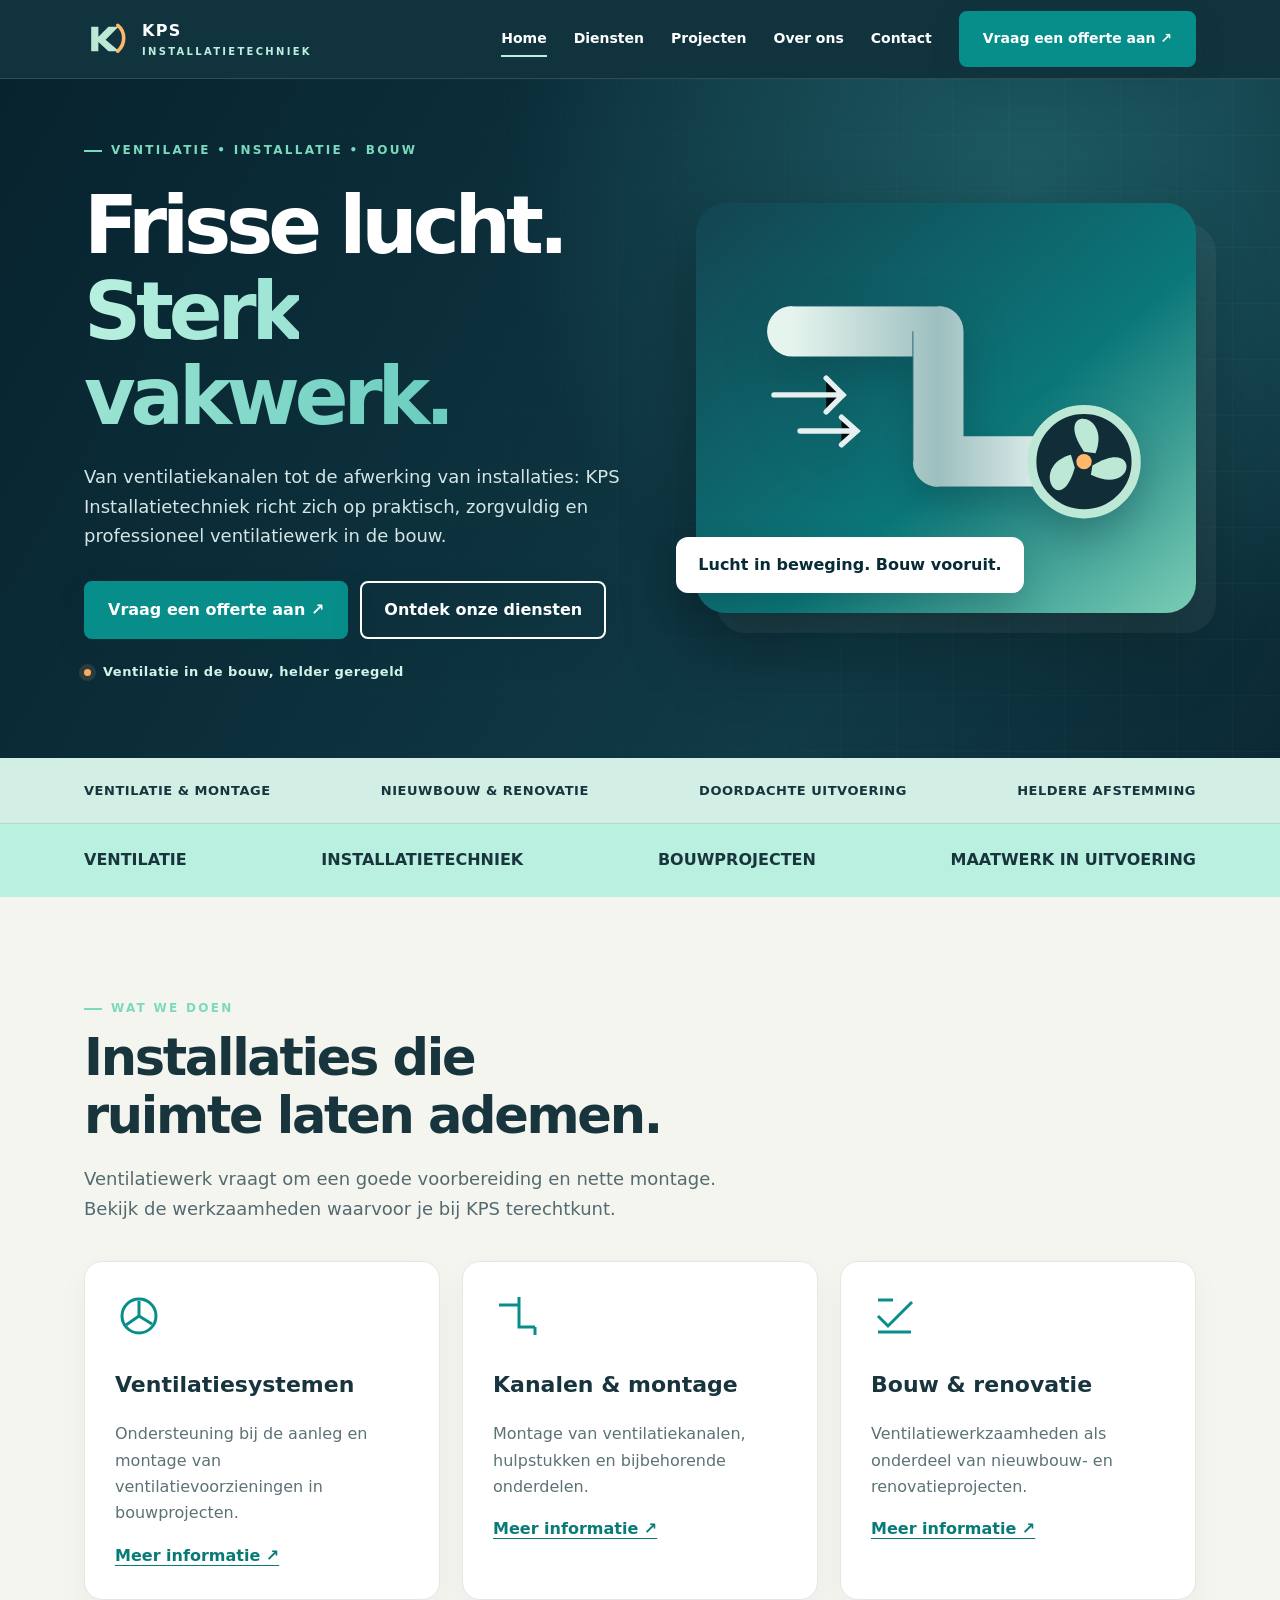
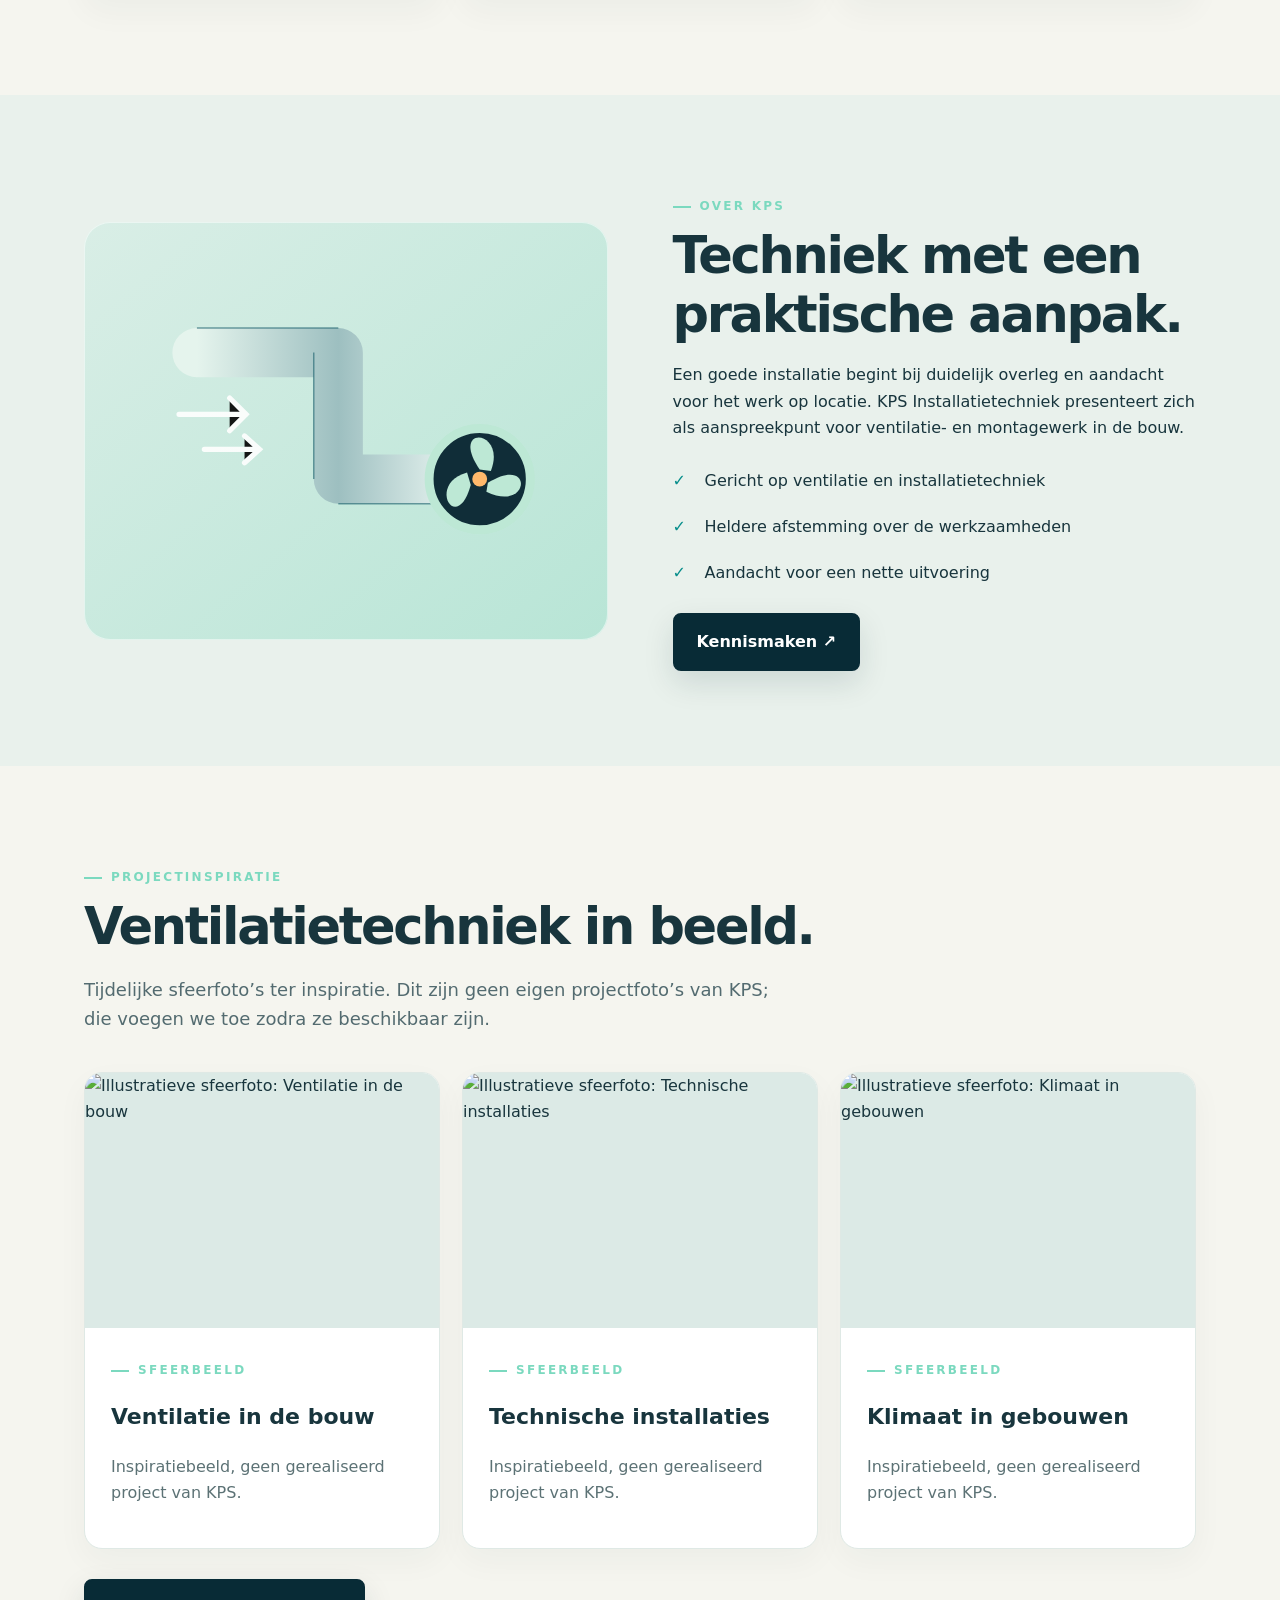
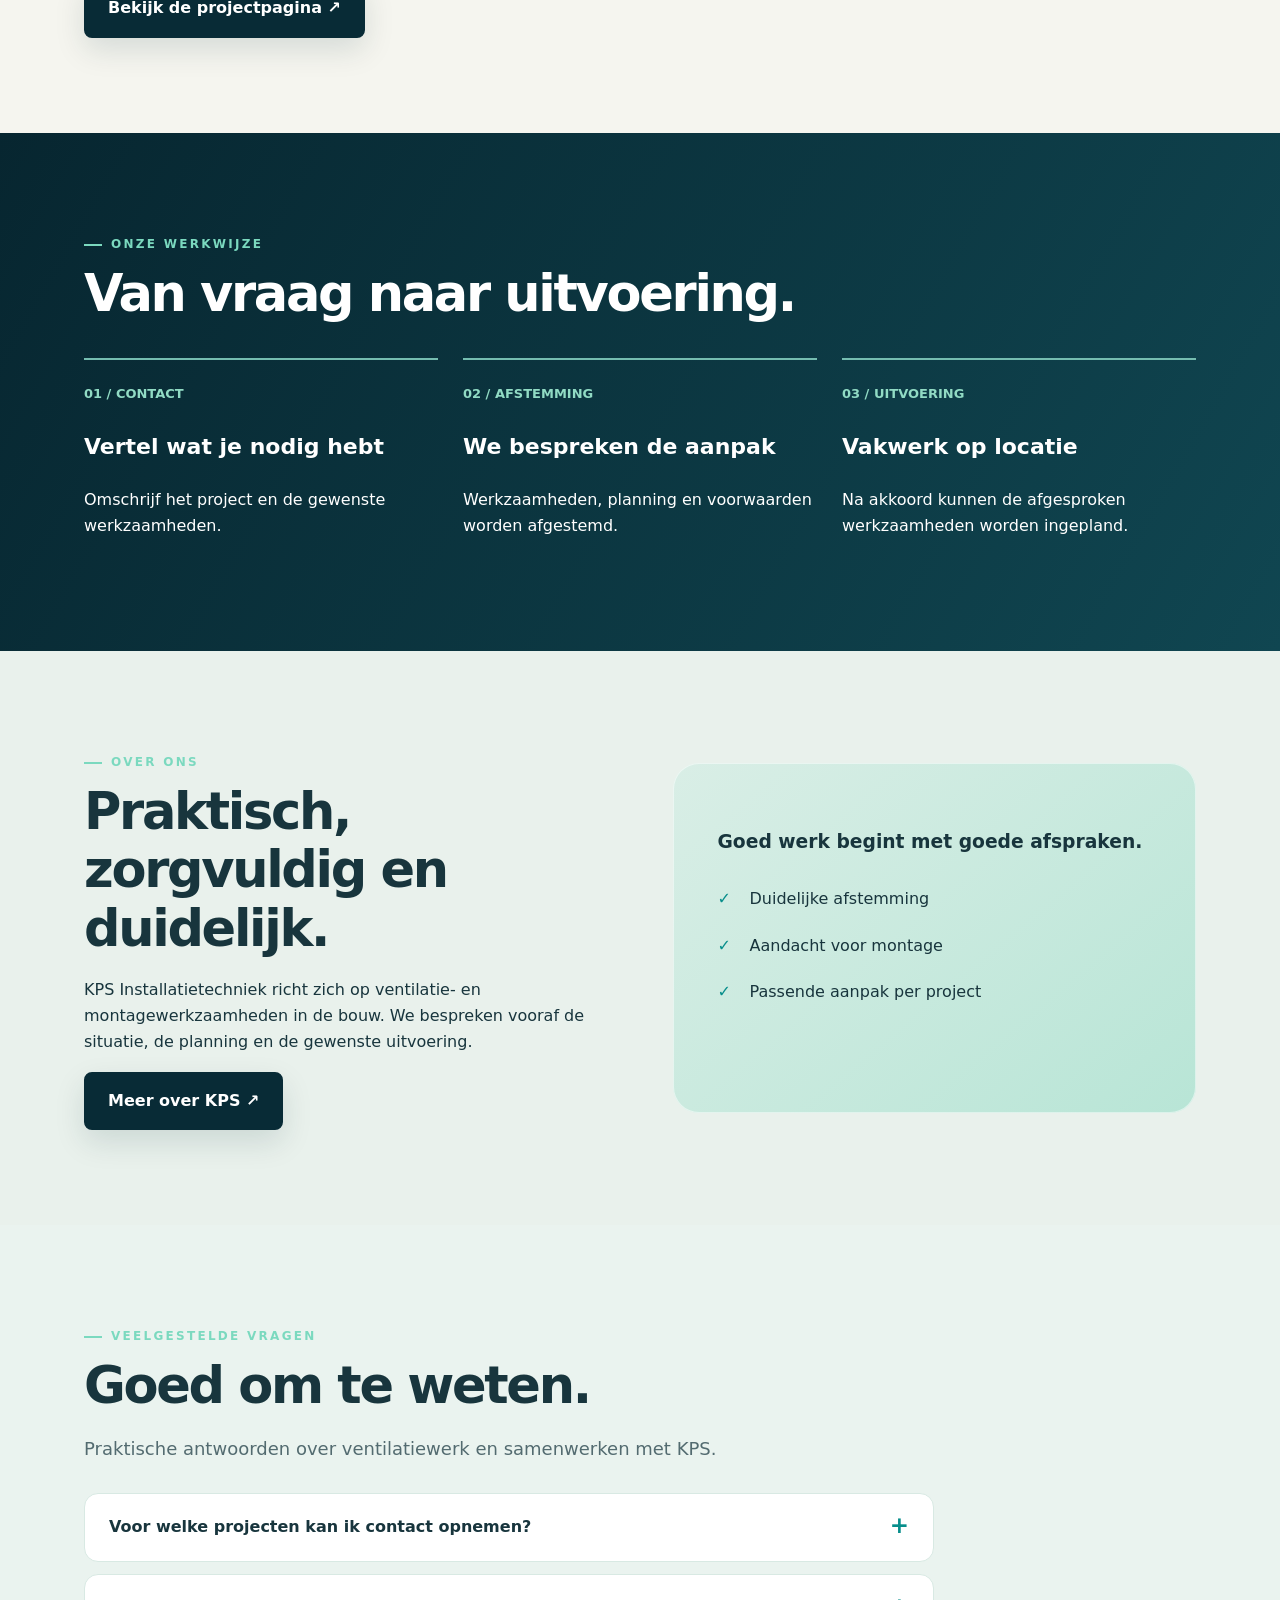
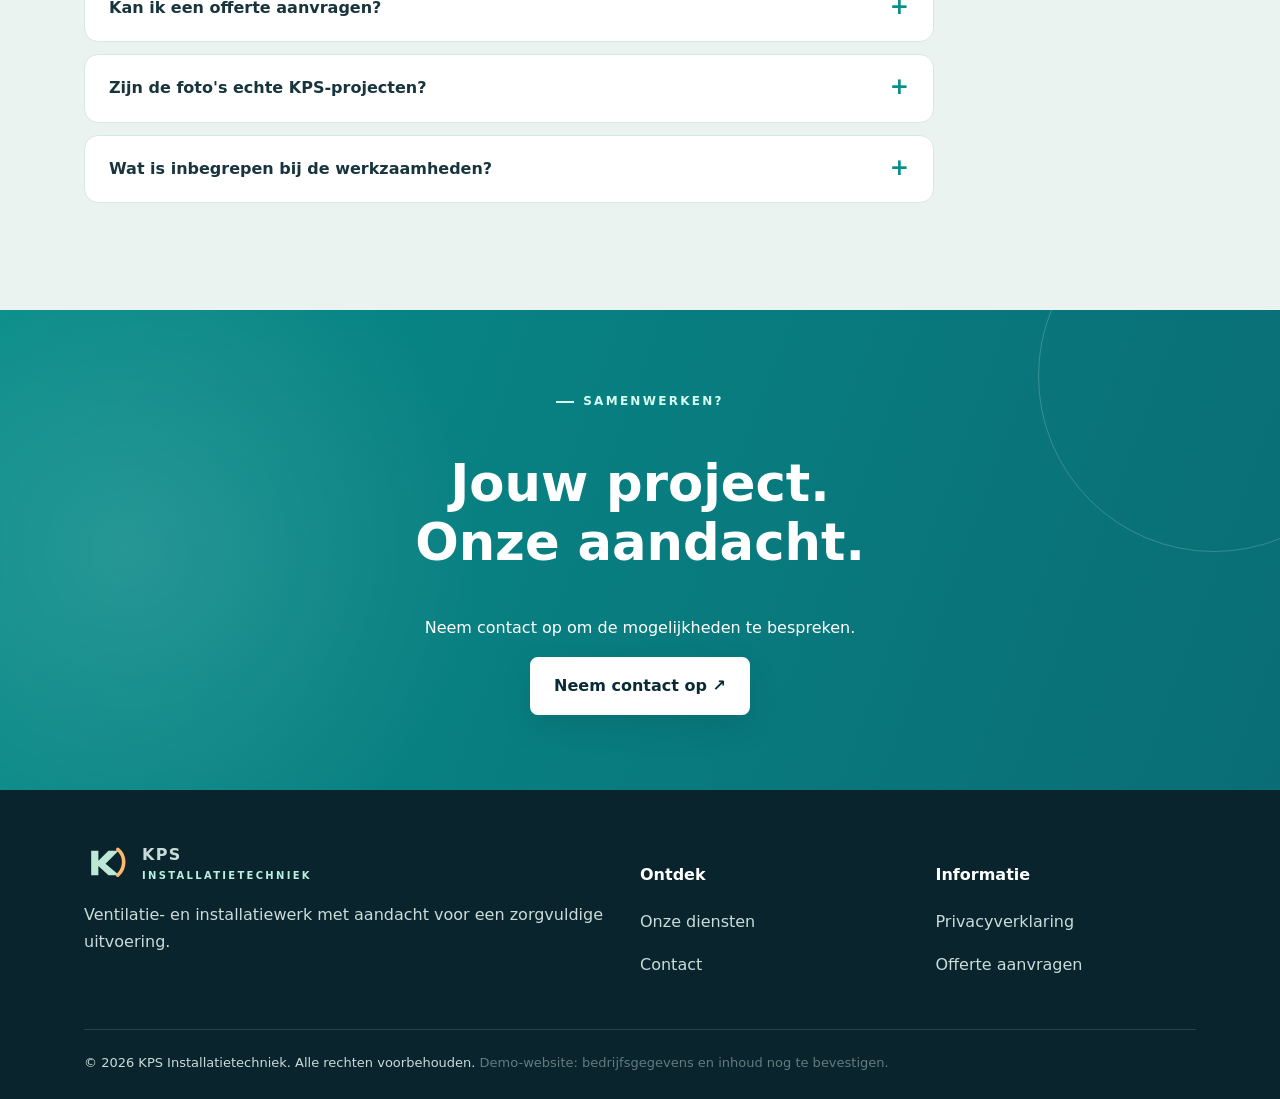
==== commit 53f5c904: "Signature design upgrade: motion, interactions, FAQ and premium styling" ====
--- a/index.html
+++ b/index.html
@@ -1 +1 @@
-<!doctype html><html lang="nl"><head><meta charset="utf-8"><meta name="viewport" content="width=device-width,initial-scale=1"><title>KPS Installatietechniek | Ventilatie & installatiewerk</title><meta name="description" content="KPS Installatietechniek voor ventilatie en installatiewerk in de bouw. Ontdek onze diensten en vraag vrijblijvend informatie aan."><meta name="robots" content="noindex,nofollow"><meta name="theme-color" content="#102d38"><meta property="og:type" content="website"><meta property="og:title" content="KPS Installatietechniek | Ventilatie & installatiewerk"><meta property="og:description" content="KPS Installatietechniek voor ventilatie en installatiewerk in de bouw. Ontdek onze diensten en vraag vrijblijvend informatie aan."><link rel="icon" href="assets/favicon.svg" type="image/svg+xml"><link rel="stylesheet" href="assets/style.css"></head><body><a class="sr" href="#main">Ga naar inhoud</a><header class="top"><div class="wrap nav"><a class="brand" href="index.html"><svg viewBox="0 0 64 64" role="img" aria-label="KPS beeldmerk"><path d="M10 49V15h10v14l14-14h14L30 33l19 16H34L20 36v13z" fill="#bde8d5"/><path d="M47 13c11 9 11 26 0 36" fill="none" stroke="#ffb86b" stroke-width="5" stroke-linecap="round"/></svg><span>KPS <small>INSTALLATIETECHNIEK</small></span></a><button class="menu" aria-label="Menu openen" aria-expanded="false" aria-controls="navigation">☰</button><nav class="links" id="navigation" aria-label="Hoofdnavigatie"><a href="index.html">Home</a><a href="diensten.html">Diensten</a><a href="projecten.html">Projecten</a><a href="over-ons.html">Over ons</a><a href="contact.html">Contact</a><a class="btn" href="contact.html">Vraag een offerte aan ↗</a></nav></div></header><main id="main"><section class="hero"><div class="wrap hero-grid"><div><span class="eyebrow">Ventilatie • Installatie • Bouw</span><h1>Frisse lucht.<br><em>Sterk vakwerk.</em></h1><p>Van ventilatiekanalen tot de afwerking van installaties: KPS Installatietechniek richt zich op praktisch, zorgvuldig en professioneel ventilatiewerk in de bouw.</p><div class="actions"><a class="btn" href="contact.html">Bespreek je project ↗</a><a class="btn alt" href="diensten.html">Bekijk onze diensten</a></div></div><div class="visual"><svg viewBox="0 0 560 430" role="img" aria-label="Illustratie van ventilatiekanalen en luchtstroming"><defs><linearGradient id="duct" x1="0" x2="1"><stop stop-color="#e5f4ed"/><stop offset=".5" stop-color="#9dbfc0"/><stop offset="1" stop-color="#f7fffa"/></linearGradient></defs><g fill="none" stroke="url(#duct)" stroke-width="66" stroke-linecap="round" stroke-linejoin="round"><path d="M80 115h190v170h190"/><path d="M270 115v-55"/></g><g fill="none" stroke="#1c626d" stroke-width="2" opacity=".6"><path d="M80 82h190M237 115v170M270 318h190"/></g><circle cx="460" cy="285" r="68" fill="#102d38" stroke="#bde8d5" stroke-width="12"/><g fill="#bde8d5" transform="translate(460 285)"><path d="M0-13C-42-74 37-67 15-11Z"/><path d="M11 5C73-34 68 46 9 17Z"/><path d="M-12 8C-31 76-72 6-17-9Z"/></g><circle cx="460" cy="285" r="10" fill="#ffb86b"/><g stroke="#fff" stroke-width="7" stroke-linecap="round" opacity=".9"><path d="M56 198h90m-22-22 22 22-22 22M90 245h74m-20-18 20 18-20 18"/></g></svg><div class="float">Lucht in beweging. Bouw vooruit.</div></div></div></section><div class="stats"><div class="wrap"><span>VENTILATIE</span><span>INSTALLATIETECHNIEK</span><span>BOUWPROJECTEN</span><span>MAATWERK IN UITVOERING</span></div></div><section class="section"><div class="wrap"><span class="eyebrow">Wat we doen</span><h2>Installaties die<br>ruimte laten ademen.</h2><p class="lead">Ventilatiewerk vraagt om een goede voorbereiding en nette montage. Bekijk de werkzaamheden waarvoor je bij KPS terechtkunt.</p><div class="cards"><article class="card"><svg viewBox="0 0 48 48" fill="none" stroke="currentColor" stroke-width="3"><circle cx="24" cy="24" r="17"/><path d="M24 24V9m0 15 13 8M24 24 11 33"/></svg><h3>Ventilatiesystemen</h3><p>Ondersteuning bij de aanleg en montage van ventilatievoorzieningen in bouwprojecten.</p><a href="diensten.html">Meer informatie ↗</a></article><article class="card"><svg viewBox="0 0 48 48" fill="none" stroke="currentColor" stroke-width="3"><path d="M6 13h20v22h16M26 13v-8M42 35v8"/></svg><h3>Kanalen & montage</h3><p>Montage van ventilatiekanalen, hulpstukken en bijbehorende onderdelen.</p><a href="diensten.html">Meer informatie ↗</a></article><article class="card"><svg viewBox="0 0 48 48" fill="none" stroke="currentColor" stroke-width="3"><path d="m7 24 10 10L41 10"/><path d="M7 8h15M7 40h33"/></svg><h3>Bouw & renovatie</h3><p>Ventilatiewerkzaamheden als onderdeel van nieuwbouw- en renovatieprojecten.</p><a href="diensten.html">Meer informatie ↗</a></article></div></div></section><section class="section" style="background:#e9f1ec"><div class="wrap split"><div class="panel"><svg viewBox="0 0 560 430" role="img" aria-label="Illustratie van ventilatiekanalen en luchtstroming"><defs><linearGradient id="duct" x1="0" x2="1"><stop stop-color="#e5f4ed"/><stop offset=".5" stop-color="#9dbfc0"/><stop offset="1" stop-color="#f7fffa"/></linearGradient></defs><g fill="none" stroke="url(#duct)" stroke-width="66" stroke-linecap="round" stroke-linejoin="round"><path d="M80 115h190v170h190"/><path d="M270 115v-55"/></g><g fill="none" stroke="#1c626d" stroke-width="2" opacity=".6"><path d="M80 82h190M237 115v170M270 318h190"/></g><circle cx="460" cy="285" r="68" fill="#102d38" stroke="#bde8d5" stroke-width="12"/><g fill="#bde8d5" transform="translate(460 285)"><path d="M0-13C-42-74 37-67 15-11Z"/><path d="M11 5C73-34 68 46 9 17Z"/><path d="M-12 8C-31 76-72 6-17-9Z"/></g><circle cx="460" cy="285" r="10" fill="#ffb86b"/><g stroke="#fff" stroke-width="7" stroke-linecap="round" opacity=".9"><path d="M56 198h90m-22-22 22 22-22 22M90 245h74m-20-18 20 18-20 18"/></g></svg></div><div><span class="eyebrow">Over KPS</span><h2>Techniek met een praktische aanpak.</h2><p>Een goede installatie begint bij duidelijk overleg en aandacht voor het werk op locatie. KPS Installatietechniek presenteert zich als aanspreekpunt voor ventilatie- en montagewerk in de bouw.</p><ul class="checks"><li>Gericht op ventilatie en installatietechniek</li><li>Heldere afstemming over de werkzaamheden</li><li>Aandacht voor een nette uitvoering</li></ul><a class="btn light" href="contact.html">Kennismaken ↗</a></div></div></section><section class="section" id="projecten"><div class="wrap"><span class="eyebrow">Projectinspiratie</span><h2>Ventilatietechniek in beeld.</h2><p class="lead">Tijdelijke sfeerfoto’s ter inspiratie. Dit zijn geen eigen projectfoto’s van KPS; die voegen we toe zodra ze beschikbaar zijn.</p><div class="cards"><article class="card projectcard"><img src="https://images.unsplash.com/photo-1504307651254-35680f356dfd?auto=format&fit=crop&w=1100&q=80" alt="Illustratieve sfeerfoto: Ventilatie in de bouw" loading="lazy"><div class="projectcaption"><span class="eyebrow">Sfeerbeeld</span><h3>Ventilatie in de bouw</h3><p>Inspiratiebeeld, geen gerealiseerd project van KPS.</p></div></article><article class="card projectcard"><img src="https://images.unsplash.com/photo-1581092160562-40aa08e78837?auto=format&fit=crop&w=1100&q=80" alt="Illustratieve sfeerfoto: Technische installaties" loading="lazy"><div class="projectcaption"><span class="eyebrow">Sfeerbeeld</span><h3>Technische installaties</h3><p>Inspiratiebeeld, geen gerealiseerd project van KPS.</p></div></article><article class="card projectcard"><img src="https://images.unsplash.com/photo-1497366754035-f200968a6e72?auto=format&fit=crop&w=1100&q=80" alt="Illustratieve sfeerfoto: Klimaat in gebouwen" loading="lazy"><div class="projectcaption"><span class="eyebrow">Sfeerbeeld</span><h3>Klimaat in gebouwen</h3><p>Inspiratiebeeld, geen gerealiseerd project van KPS.</p></div></article></div><div class="actions"><a class="btn light" href="projecten.html">Bekijk de projectpagina ↗</a></div></div></section><section class="section dark"><div class="wrap"><span class="eyebrow">Onze werkwijze</span><h2>Van vraag naar uitvoering.</h2><div class="steps"><div class="step"><b>01 / CONTACT</b><h3>Vertel wat je nodig hebt</h3><p>Omschrijf het project en de gewenste werkzaamheden.</p></div><div class="step"><b>02 / AFSTEMMING</b><h3>We bespreken de aanpak</h3><p>Werkzaamheden, planning en voorwaarden worden afgestemd.</p></div><div class="step"><b>03 / UITVOERING</b><h3>Vakwerk op locatie</h3><p>Na akkoord kunnen de afgesproken werkzaamheden worden ingepland.</p></div></div></div></section><section class="section" style="background:#e9f1ec"><div class="wrap split"><div><span class="eyebrow">Over ons</span><h2>Praktisch, zorgvuldig en duidelijk.</h2><p>KPS Installatietechniek richt zich op ventilatie- en montagewerkzaamheden in de bouw. We bespreken vooraf de situatie, de planning en de gewenste uitvoering.</p><a class="btn light" href="over-ons.html">Meer over KPS ↗</a></div><div class="panel"><h3>Goed werk begint met goede afspraken.</h3><ul class="checks"><li>Duidelijke afstemming</li><li>Aandacht voor montage</li><li>Passende aanpak per project</li></ul></div></div></section><section class="cta"><div class="wrap"><span class="eyebrow" style="color:#d5fff1">Samenwerken?</span><h2>Jouw project.<br>Onze aandacht.</h2><p>Neem contact op om de mogelijkheden te bespreken.</p><a class="btn" href="contact.html">Neem contact op ↗</a></div></section></main><footer class="footer"><div class="wrap"><div class="footgrid"><div><a class="brand" href="index.html"><svg viewBox="0 0 64 64" role="img" aria-label="KPS beeldmerk"><path d="M10 49V15h10v14l14-14h14L30 33l19 16H34L20 36v13z" fill="#bde8d5"/><path d="M47 13c11 9 11 26 0 36" fill="none" stroke="#ffb86b" stroke-width="5" stroke-linecap="round"/></svg><span>KPS <small>INSTALLATIETECHNIEK</small></span></a><p>Ventilatie- en installatiewerk met aandacht voor een zorgvuldige uitvoering.</p></div><div><h4>Ontdek</h4><p><a href="diensten.html">Onze diensten</a></p><p><a href="contact.html">Contact</a></p></div><div><h4>Informatie</h4><p><a href="privacy.html">Privacyverklaring</a></p><p><a href="contact.html">Offerte aanvragen</a></p></div></div><div class="footbottom">© <span id="year"></span> KPS Installatietechniek. Alle rechten voorbehouden. <span class="small">Demo-website: bedrijfsgegevens en inhoud nog te bevestigen.</span></div></div></footer><script src="assets/main.js" defer></script></body></html>+<!doctype html><html lang="nl"><head><meta charset="utf-8"><meta name="viewport" content="width=device-width,initial-scale=1"><title>KPS Installatietechniek | Ventilatie & installatiewerk</title><meta name="description" content="KPS Installatietechniek voor ventilatie en installatiewerk in de bouw. Ontdek onze diensten en vraag vrijblijvend informatie aan."><meta name="robots" content="noindex,nofollow"><meta name="theme-color" content="#102d38"><meta property="og:type" content="website"><meta property="og:title" content="KPS Installatietechniek | Ventilatie & installatiewerk"><meta property="og:description" content="KPS Installatietechniek voor ventilatie en installatiewerk in de bouw. Ontdek onze diensten en vraag vrijblijvend informatie aan."><link rel="icon" href="assets/favicon.svg" type="image/svg+xml"><link rel="stylesheet" href="assets/style.css"></head><body><a class="sr" href="#main">Ga naar inhoud</a><header class="top"><div class="wrap nav"><a class="brand" href="index.html"><svg viewBox="0 0 64 64" role="img" aria-label="KPS beeldmerk"><path d="M10 49V15h10v14l14-14h14L30 33l19 16H34L20 36v13z" fill="#bde8d5"/><path d="M47 13c11 9 11 26 0 36" fill="none" stroke="#ffb86b" stroke-width="5" stroke-linecap="round"/></svg><span>KPS <small>INSTALLATIETECHNIEK</small></span></a><button class="menu" aria-label="Menu openen" aria-expanded="false" aria-controls="navigation">☰</button><nav class="links" id="navigation" aria-label="Hoofdnavigatie"><a href="index.html">Home</a><a href="diensten.html">Diensten</a><a href="projecten.html">Projecten</a><a href="over-ons.html">Over ons</a><a href="contact.html">Contact</a><a class="btn" href="contact.html">Vraag een offerte aan ↗</a></nav></div></header><main id="main"><section class="hero"><div class="wrap hero-grid"><div><span class="eyebrow">Ventilatie • Installatie • Bouw</span><h1>Frisse lucht.<br><em>Sterk vakwerk.</em></h1><p>Van ventilatiekanalen tot de afwerking van installaties: KPS Installatietechniek richt zich op praktisch, zorgvuldig en professioneel ventilatiewerk in de bouw.</p><div class="actions"><a class="btn" href="contact.html">Vraag een offerte aan ↗</a><a class="btn alt" href="diensten.html">Ontdek onze diensten</a></div><div class="signature-kicker"><i></i> Ventilatie in de bouw, helder geregeld</div></div><div class="visual"><svg viewBox="0 0 560 430" role="img" aria-label="Illustratie van ventilatiekanalen en luchtstroming"><defs><linearGradient id="duct" x1="0" x2="1"><stop stop-color="#e5f4ed"/><stop offset=".5" stop-color="#9dbfc0"/><stop offset="1" stop-color="#f7fffa"/></linearGradient></defs><g fill="none" stroke="url(#duct)" stroke-width="66" stroke-linecap="round" stroke-linejoin="round"><path d="M80 115h190v170h190"/><path d="M270 115v-55"/></g><g fill="none" stroke="#1c626d" stroke-width="2" opacity=".6"><path d="M80 82h190M237 115v170M270 318h190"/></g><circle cx="460" cy="285" r="68" fill="#102d38" stroke="#bde8d5" stroke-width="12"/><g fill="#bde8d5" transform="translate(460 285)"><path d="M0-13C-42-74 37-67 15-11Z"/><path d="M11 5C73-34 68 46 9 17Z"/><path d="M-12 8C-31 76-72 6-17-9Z"/></g><circle cx="460" cy="285" r="10" fill="#ffb86b"/><g stroke="#fff" stroke-width="7" stroke-linecap="round" opacity=".9"><path d="M56 198h90m-22-22 22 22-22 22M90 245h74m-20-18 20 18-20 18"/></g></svg><div class="float">Lucht in beweging. Bouw vooruit.</div></div></div></section><div class="signature-strip"><div class="wrap"><span>VENTILATIE &amp; MONTAGE</span><span>NIEUWBOUW &amp; RENOVATIE</span><span>DOORDACHTE UITVOERING</span><span>HELDERE AFSTEMMING</span></div></div><div class="stats"><div class="wrap"><span>VENTILATIE</span><span>INSTALLATIETECHNIEK</span><span>BOUWPROJECTEN</span><span>MAATWERK IN UITVOERING</span></div></div><section class="section"><div class="wrap"><span class="eyebrow">Wat we doen</span><h2>Installaties die<br>ruimte laten ademen.</h2><p class="lead">Ventilatiewerk vraagt om een goede voorbereiding en nette montage. Bekijk de werkzaamheden waarvoor je bij KPS terechtkunt.</p><div class="cards"><article class="card"><svg viewBox="0 0 48 48" fill="none" stroke="currentColor" stroke-width="3"><circle cx="24" cy="24" r="17"/><path d="M24 24V9m0 15 13 8M24 24 11 33"/></svg><h3>Ventilatiesystemen</h3><p>Ondersteuning bij de aanleg en montage van ventilatievoorzieningen in bouwprojecten.</p><a href="diensten.html">Meer informatie ↗</a></article><article class="card"><svg viewBox="0 0 48 48" fill="none" stroke="currentColor" stroke-width="3"><path d="M6 13h20v22h16M26 13v-8M42 35v8"/></svg><h3>Kanalen & montage</h3><p>Montage van ventilatiekanalen, hulpstukken en bijbehorende onderdelen.</p><a href="diensten.html">Meer informatie ↗</a></article><article class="card"><svg viewBox="0 0 48 48" fill="none" stroke="currentColor" stroke-width="3"><path d="m7 24 10 10L41 10"/><path d="M7 8h15M7 40h33"/></svg><h3>Bouw & renovatie</h3><p>Ventilatiewerkzaamheden als onderdeel van nieuwbouw- en renovatieprojecten.</p><a href="diensten.html">Meer informatie ↗</a></article></div></div></section><section class="section" style="background:#e9f1ec"><div class="wrap split"><div class="panel"><svg viewBox="0 0 560 430" role="img" aria-label="Illustratie van ventilatiekanalen en luchtstroming"><defs><linearGradient id="duct" x1="0" x2="1"><stop stop-color="#e5f4ed"/><stop offset=".5" stop-color="#9dbfc0"/><stop offset="1" stop-color="#f7fffa"/></linearGradient></defs><g fill="none" stroke="url(#duct)" stroke-width="66" stroke-linecap="round" stroke-linejoin="round"><path d="M80 115h190v170h190"/><path d="M270 115v-55"/></g><g fill="none" stroke="#1c626d" stroke-width="2" opacity=".6"><path d="M80 82h190M237 115v170M270 318h190"/></g><circle cx="460" cy="285" r="68" fill="#102d38" stroke="#bde8d5" stroke-width="12"/><g fill="#bde8d5" transform="translate(460 285)"><path d="M0-13C-42-74 37-67 15-11Z"/><path d="M11 5C73-34 68 46 9 17Z"/><path d="M-12 8C-31 76-72 6-17-9Z"/></g><circle cx="460" cy="285" r="10" fill="#ffb86b"/><g stroke="#fff" stroke-width="7" stroke-linecap="round" opacity=".9"><path d="M56 198h90m-22-22 22 22-22 22M90 245h74m-20-18 20 18-20 18"/></g></svg></div><div><span class="eyebrow">Over KPS</span><h2>Techniek met een praktische aanpak.</h2><p>Een goede installatie begint bij duidelijk overleg en aandacht voor het werk op locatie. KPS Installatietechniek presenteert zich als aanspreekpunt voor ventilatie- en montagewerk in de bouw.</p><ul class="checks"><li>Gericht op ventilatie en installatietechniek</li><li>Heldere afstemming over de werkzaamheden</li><li>Aandacht voor een nette uitvoering</li></ul><a class="btn light" href="contact.html">Kennismaken ↗</a></div></div></section><section class="section" id="projecten"><div class="wrap"><span class="eyebrow">Projectinspiratie</span><h2>Ventilatietechniek in beeld.</h2><p class="lead">Tijdelijke sfeerfoto’s ter inspiratie. Dit zijn geen eigen projectfoto’s van KPS; die voegen we toe zodra ze beschikbaar zijn.</p><div class="cards"><article class="card projectcard"><img src="https://images.unsplash.com/photo-1504307651254-35680f356dfd?auto=format&fit=crop&w=1100&q=80" alt="Illustratieve sfeerfoto: Ventilatie in de bouw" loading="lazy"><div class="projectcaption"><span class="eyebrow">Sfeerbeeld</span><h3>Ventilatie in de bouw</h3><p>Inspiratiebeeld, geen gerealiseerd project van KPS.</p></div></article><article class="card projectcard"><img src="https://images.unsplash.com/photo-1581092160562-40aa08e78837?auto=format&fit=crop&w=1100&q=80" alt="Illustratieve sfeerfoto: Technische installaties" loading="lazy"><div class="projectcaption"><span class="eyebrow">Sfeerbeeld</span><h3>Technische installaties</h3><p>Inspiratiebeeld, geen gerealiseerd project van KPS.</p></div></article><article class="card projectcard"><img src="https://images.unsplash.com/photo-1497366754035-f200968a6e72?auto=format&fit=crop&w=1100&q=80" alt="Illustratieve sfeerfoto: Klimaat in gebouwen" loading="lazy"><div class="projectcaption"><span class="eyebrow">Sfeerbeeld</span><h3>Klimaat in gebouwen</h3><p>Inspiratiebeeld, geen gerealiseerd project van KPS.</p></div></article></div><div class="actions"><a class="btn light" href="projecten.html">Bekijk de projectpagina ↗</a></div></div></section><section class="section dark"><div class="wrap"><span class="eyebrow">Onze werkwijze</span><h2>Van vraag naar uitvoering.</h2><div class="steps"><div class="step"><b>01 / CONTACT</b><h3>Vertel wat je nodig hebt</h3><p>Omschrijf het project en de gewenste werkzaamheden.</p></div><div class="step"><b>02 / AFSTEMMING</b><h3>We bespreken de aanpak</h3><p>Werkzaamheden, planning en voorwaarden worden afgestemd.</p></div><div class="step"><b>03 / UITVOERING</b><h3>Vakwerk op locatie</h3><p>Na akkoord kunnen de afgesproken werkzaamheden worden ingepland.</p></div></div></div></section><section class="section" style="background:#e9f1ec"><div class="wrap split"><div><span class="eyebrow">Over ons</span><h2>Praktisch, zorgvuldig en duidelijk.</h2><p>KPS Installatietechniek richt zich op ventilatie- en montagewerkzaamheden in de bouw. We bespreken vooraf de situatie, de planning en de gewenste uitvoering.</p><a class="btn light" href="over-ons.html">Meer over KPS ↗</a></div><div class="panel"><h3>Goed werk begint met goede afspraken.</h3><ul class="checks"><li>Duidelijke afstemming</li><li>Aandacht voor montage</li><li>Passende aanpak per project</li></ul></div></div></section><section class="section" style="background:#eaf3ef"><div class="wrap"><span class="eyebrow">Veelgestelde vragen</span><h2>Goed om te weten.</h2><p class="lead">Praktische antwoorden over ventilatiewerk en samenwerken met KPS.</p><div class="faq-list"><details><summary>Voor welke projecten kan ik contact opnemen?</summary><p>Voor vragen over ventilatie, kanaalwerk en montage bij nieuwbouw- en renovatieprojecten. De exacte mogelijkheden stemmen we vooraf af.</p></details><details><summary>Kan ik een offerte aanvragen?</summary><p>Ja, je kunt het project bespreken. Een definitieve prijs volgt pas nadat de werkzaamheden en voorwaarden duidelijk zijn. Het online formulier wordt geactiveerd zodra het zakelijke ontvangstadres is bevestigd.</p></details><details><summary>Zijn de foto's echte KPS-projecten?</summary><p>Nee, de huidige beelden zijn tijdelijke illustratieve sfeerfoto's. Eigen projectfoto's worden toegevoegd na ontvangst en toestemming.</p></details><details><summary>Wat is inbegrepen bij de werkzaamheden?</summary><p>Dat hangt af van de opdracht. Materialen, planning, werkzaamheden en eventuele extra kosten worden vooraf afgestemd.</p></details></div></div></section><section class="cta"><div class="wrap"><span class="eyebrow" style="color:#d5fff1">Samenwerken?</span><h2>Jouw project.<br>Onze aandacht.</h2><p>Neem contact op om de mogelijkheden te bespreken.</p><a class="btn" href="contact.html">Neem contact op ↗</a></div></section></main><footer class="footer"><div class="wrap"><div class="footgrid"><div><a class="brand" href="index.html"><svg viewBox="0 0 64 64" role="img" aria-label="KPS beeldmerk"><path d="M10 49V15h10v14l14-14h14L30 33l19 16H34L20 36v13z" fill="#bde8d5"/><path d="M47 13c11 9 11 26 0 36" fill="none" stroke="#ffb86b" stroke-width="5" stroke-linecap="round"/></svg><span>KPS <small>INSTALLATIETECHNIEK</small></span></a><p>Ventilatie- en installatiewerk met aandacht voor een zorgvuldige uitvoering.</p></div><div><h4>Ontdek</h4><p><a href="diensten.html">Onze diensten</a></p><p><a href="contact.html">Contact</a></p></div><div><h4>Informatie</h4><p><a href="privacy.html">Privacyverklaring</a></p><p><a href="contact.html">Offerte aanvragen</a></p></div></div><div class="footbottom">© <span id="year"></span> KPS Installatietechniek. Alle rechten voorbehouden. <span class="small">Demo-website: bedrijfsgegevens en inhoud nog te bevestigen.</span></div></div></footer><script src="assets/main.js" defer></script></body></html>
--- a/assets/style.css
+++ b/assets/style.css
@@ -1 +1,38 @@
-:root{--navy:#102d38;--teal:#0d8e8b;--mint:#bde8d5;--cream:#f5f5ef;--ink:#18353d;--white:#fff;--orange:#ffb86b}*{box-sizing:border-box}html{scroll-behavior:smooth}body{margin:0;font:16px/1.65 system-ui,-apple-system,Segoe UI,sans-serif;color:var(--ink);background:var(--cream)}a{color:inherit}img{max-width:100%}.wrap{max-width:1160px;margin:auto;padding:0 24px}.top{background:var(--navy);color:white}.nav{display:flex;align-items:center;justify-content:space-between;min-height:82px;gap:20px}.brand{text-decoration:none;display:flex;align-items:center;gap:12px;font-weight:900;letter-spacing:.08em}.brand svg{width:46px;height:46px}.brand span small{display:block;font-size:10px;letter-spacing:.23em;color:var(--mint)}.links{display:flex;gap:27px;align-items:center}.links a{text-decoration:none;font-weight:650;font-size:14px}.links a:hover{color:var(--mint)}.btn{display:inline-flex;align-items:center;justify-content:center;gap:9px;padding:14px 22px;border-radius:8px;background:var(--teal);color:white;text-decoration:none;font-weight:800;border:2px solid var(--teal);transition:.2s;cursor:pointer}.btn:hover{transform:translateY(-2px);background:#076b6a}.btn.alt{background:transparent;border-color:#fff}.btn.light{background:var(--navy);border-color:var(--navy)}.menu{display:none;background:none;border:1px solid #ffffff66;color:white;border-radius:7px;padding:8px 11px;font-size:23px}.hero{background:var(--navy);color:white;overflow:hidden}.hero-grid{display:grid;grid-template-columns:1.05fr .95fr;align-items:center;gap:60px;min-height:590px;padding-top:55px;padding-bottom:75px}.eyebrow{color:#7bd9bf;text-transform:uppercase;font-size:12px;letter-spacing:.19em;font-weight:900}.hero h1,.pagehead h1{font-size:clamp(42px,5.6vw,77px);letter-spacing:-.065em;line-height:1.08;margin:22px 0}.hero h1 em{color:var(--mint);font-style:normal}.hero p{max-width:540px;font-size:18px;color:#d5e5e5}.actions{display:flex;gap:12px;flex-wrap:wrap;margin-top:30px}.visual{position:relative;min-height:410px;border-radius:30px;background:linear-gradient(145deg,#2b6872,#0d8e8b 60%,#bde8d5);display:grid;place-items:center;box-shadow:20px 20px 0 #ffffff0d}.visual svg{width:86%;filter:drop-shadow(0 18px 22px #082f3b55)}.float{position:absolute;bottom:20px;left:-20px;background:white;color:var(--navy);border-radius:12px;padding:15px 22px;box-shadow:0 15px 35px #0002;font-weight:800}.stats{background:var(--mint);padding:23px 0}.stats .wrap{display:flex;gap:28px;justify-content:space-between;flex-wrap:wrap;font-weight:800}.section{padding:95px 0}.section h2{font-size:clamp(32px,4vw,51px);line-height:1.15;letter-spacing:-.045em;margin:10px 0 18px}.lead{max-width:690px;color:#536b70;font-size:18px}.cards{display:grid;grid-template-columns:repeat(3,1fr);gap:22px;margin-top:38px}.card{background:white;border:1px solid #dfe9e5;border-radius:18px;padding:30px;box-shadow:0 12px 32px #10323a0a}.card svg{width:48px;height:48px;color:var(--teal)}.card h3{font-size:22px;line-height:1.3}.card p{color:#5c7275}.card a{color:#087b79;font-weight:800;text-underline-offset:4px}.split{display:grid;grid-template-columns:1fr 1fr;gap:65px;align-items:center}.panel{background:#d9eee6;border-radius:26px;padding:45px;min-height:350px}.panel svg{width:100%;max-height:320px}.checks{padding:0;list-style:none}.checks li{padding:10px 0 10px 32px;position:relative}.checks li:before{content:'✓';position:absolute;left:0;color:var(--teal);font-weight:900}.dark{background:var(--navy);color:white}.dark .lead{color:#d2e0df}.steps{display:grid;grid-template-columns:repeat(3,1fr);gap:25px;margin-top:35px}.step{border-top:2px solid #75bdb0;padding-top:20px}.step b{color:#91dbc4;font-size:13px}.step h3{font-size:22px}.cta{background:var(--teal);color:white;text-align:center;padding:75px 20px}.cta h2{font-size:clamp(32px,4vw,55px);line-height:1.15}.cta .btn{background:white;color:var(--navy);border-color:white}.footer{background:#09242d;color:#c9dcda;padding:50px 0 25px}.footgrid{display:grid;grid-template-columns:2fr 1fr 1fr;gap:35px}.footer a{text-decoration:none}.footer a:hover{color:white}.footer h4{color:white}.footbottom{border-top:1px solid #ffffff20;margin-top:35px;padding-top:22px;font-size:13px}.pagehead{background:var(--navy);color:white;padding:85px 0}.pagehead h1{font-size:clamp(40px,5vw,66px)}.pagehead p{color:#d5e5e5;max-width:680px}.formbox{background:white;border-radius:20px;padding:35px;border:1px solid #e0e9e5}.formgrid{display:grid;grid-template-columns:1fr 1fr;gap:18px}label{display:block;font-weight:700;font-size:14px}input,textarea,select{width:100%;border:1px solid #b8cbc8;border-radius:7px;padding:13px;font:inherit;margin-top:6px;background:white}textarea{min-height:140px;resize:vertical}.wide{grid-column:1/-1}.small{font-size:13px;color:#647b7e}.note{background:#e0f2ea;padding:18px;border-radius:10px}.sr{position:absolute;width:1px;height:1px;overflow:hidden;clip:rect(0,0,0,0)}@media(max-width:800px){.hero-grid,.split{grid-template-columns:1fr}.hero-grid{gap:20px}.visual{min-height:310px}.cards,.steps{grid-template-columns:1fr 1fr}.footgrid{grid-template-columns:1fr 1fr}.links{display:none;position:absolute;top:82px;left:0;right:0;background:var(--navy);padding:22px 24px;flex-direction:column;align-items:stretch;z-index:10}.links.open{display:flex}.menu{display:block}.top{position:relative;z-index:20}}@media(max-width:570px){.cards,.steps,.footgrid,.formgrid{grid-template-columns:1fr}.section{padding:65px 0}.hero-grid{padding-top:30px}.visual{min-height:250px}.float{left:8px}.panel{padding:22px}.wide{grid-column:auto}}+:root{--navy:#102d38;--teal:#0d8e8b;--mint:#bde8d5;--cream:#f5f5ef;--ink:#18353d;--white:#fff;--orange:#ffb86b}*{box-sizing:border-box}html{scroll-behavior:smooth}body{margin:0;font:16px/1.65 system-ui,-apple-system,Segoe UI,sans-serif;color:var(--ink);background:var(--cream)}a{color:inherit}img{max-width:100%}.wrap{max-width:1160px;margin:auto;padding:0 24px}.top{background:var(--navy);color:white}.nav{display:flex;align-items:center;justify-content:space-between;min-height:82px;gap:20px}.brand{text-decoration:none;display:flex;align-items:center;gap:12px;font-weight:900;letter-spacing:.08em}.brand svg{width:46px;height:46px}.brand span small{display:block;font-size:10px;letter-spacing:.23em;color:var(--mint)}.links{display:flex;gap:27px;align-items:center}.links a{text-decoration:none;font-weight:650;font-size:14px}.links a:hover{color:var(--mint)}.btn{display:inline-flex;align-items:center;justify-content:center;gap:9px;padding:14px 22px;border-radius:8px;background:var(--teal);color:white;text-decoration:none;font-weight:800;border:2px solid var(--teal);transition:.2s;cursor:pointer}.btn:hover{transform:translateY(-2px);background:#076b6a}.btn.alt{background:transparent;border-color:#fff}.btn.light{background:var(--navy);border-color:var(--navy)}.menu{display:none;background:none;border:1px solid #ffffff66;color:white;border-radius:7px;padding:8px 11px;font-size:23px}.hero{background:var(--navy);color:white;overflow:hidden}.hero-grid{display:grid;grid-template-columns:1.05fr .95fr;align-items:center;gap:60px;min-height:590px;padding-top:55px;padding-bottom:75px}.eyebrow{color:#7bd9bf;text-transform:uppercase;font-size:12px;letter-spacing:.19em;font-weight:900}.hero h1,.pagehead h1{font-size:clamp(42px,5.6vw,77px);letter-spacing:-.065em;line-height:1.08;margin:22px 0}.hero h1 em{color:var(--mint);font-style:normal}.hero p{max-width:540px;font-size:18px;color:#d5e5e5}.actions{display:flex;gap:12px;flex-wrap:wrap;margin-top:30px}.visual{position:relative;min-height:410px;border-radius:30px;background:linear-gradient(145deg,#2b6872,#0d8e8b 60%,#bde8d5);display:grid;place-items:center;box-shadow:20px 20px 0 #ffffff0d}.visual svg{width:86%;filter:drop-shadow(0 18px 22px #082f3b55)}.float{position:absolute;bottom:20px;left:-20px;background:white;color:var(--navy);border-radius:12px;padding:15px 22px;box-shadow:0 15px 35px #0002;font-weight:800}.stats{background:var(--mint);padding:23px 0}.stats .wrap{display:flex;gap:28px;justify-content:space-between;flex-wrap:wrap;font-weight:800}.section{padding:95px 0}.section h2{font-size:clamp(32px,4vw,51px);line-height:1.15;letter-spacing:-.045em;margin:10px 0 18px}.lead{max-width:690px;color:#536b70;font-size:18px}.cards{display:grid;grid-template-columns:repeat(3,1fr);gap:22px;margin-top:38px}.card{background:white;border:1px solid #dfe9e5;border-radius:18px;padding:30px;box-shadow:0 12px 32px #10323a0a}.card svg{width:48px;height:48px;color:var(--teal)}.card h3{font-size:22px;line-height:1.3}.card p{color:#5c7275}.card a{color:#087b79;font-weight:800;text-underline-offset:4px}.split{display:grid;grid-template-columns:1fr 1fr;gap:65px;align-items:center}.panel{background:#d9eee6;border-radius:26px;padding:45px;min-height:350px}.panel svg{width:100%;max-height:320px}.checks{padding:0;list-style:none}.checks li{padding:10px 0 10px 32px;position:relative}.checks li:before{content:'✓';position:absolute;left:0;color:var(--teal);font-weight:900}.dark{background:var(--navy);color:white}.dark .lead{color:#d2e0df}.steps{display:grid;grid-template-columns:repeat(3,1fr);gap:25px;margin-top:35px}.step{border-top:2px solid #75bdb0;padding-top:20px}.step b{color:#91dbc4;font-size:13px}.step h3{font-size:22px}.cta{background:var(--teal);color:white;text-align:center;padding:75px 20px}.cta h2{font-size:clamp(32px,4vw,55px);line-height:1.15}.cta .btn{background:white;color:var(--navy);border-color:white}.footer{background:#09242d;color:#c9dcda;padding:50px 0 25px}.footgrid{display:grid;grid-template-columns:2fr 1fr 1fr;gap:35px}.footer a{text-decoration:none}.footer a:hover{color:white}.footer h4{color:white}.footbottom{border-top:1px solid #ffffff20;margin-top:35px;padding-top:22px;font-size:13px}.pagehead{background:var(--navy);color:white;padding:85px 0}.pagehead h1{font-size:clamp(40px,5vw,66px)}.pagehead p{color:#d5e5e5;max-width:680px}.formbox{background:white;border-radius:20px;padding:35px;border:1px solid #e0e9e5}.formgrid{display:grid;grid-template-columns:1fr 1fr;gap:18px}label{display:block;font-weight:700;font-size:14px}input,textarea,select{width:100%;border:1px solid #b8cbc8;border-radius:7px;padding:13px;font:inherit;margin-top:6px;background:white}textarea{min-height:140px;resize:vertical}.wide{grid-column:1/-1}.small{font-size:13px;color:#647b7e}.note{background:#e0f2ea;padding:18px;border-radius:10px}.sr{position:absolute;width:1px;height:1px;overflow:hidden;clip:rect(0,0,0,0)}@media(max-width:800px){.hero-grid,.split{grid-template-columns:1fr}.hero-grid{gap:20px}.visual{min-height:310px}.cards,.steps{grid-template-columns:1fr 1fr}.footgrid{grid-template-columns:1fr 1fr}.links{display:none;position:absolute;top:82px;left:0;right:0;background:var(--navy);padding:22px 24px;flex-direction:column;align-items:stretch;z-index:10}.links.open{display:flex}.menu{display:block}.top{position:relative;z-index:20}}@media(max-width:570px){.cards,.steps,.footgrid,.formgrid{grid-template-columns:1fr}.section{padding:65px 0}.hero-grid{padding-top:30px}.visual{min-height:250px}.float{left:8px}.panel{padding:22px}.wide{grid-column:auto}}
+.projectcard{padding:0;overflow:hidden}.projectcard img{width:100%;height:230px;object-fit:cover;display:block;background:#dceae6}.projectcaption{padding:26px}.honeypot{position:absolute;left:-9999px;opacity:0;pointer-events:none}input:focus,textarea:focus,select:focus{outline:3px solid #9adccc;outline-offset:2px}
+
+/* Signature visual system */
+:root{--orange:#ffab61;--navy:#082b36;--teal:#078e8b;--mint:#b9f0df}
+body{overflow-x:hidden}
+::selection{background:#b9f0df;color:#092d36}
+.top{position:sticky;top:0;z-index:50;background:#082b36f5;backdrop-filter:blur(18px);border-bottom:1px solid #ffffff20}
+.nav{min-height:78px}.brand svg{transition:transform .6s cubic-bezier(.2,.7,.2,1)}.brand:hover svg{transform:rotate(-10deg) scale(1.08)}
+.links a:not(.btn){position:relative}.links a:not(.btn)::after{content:"";position:absolute;left:0;right:100%;bottom:-6px;height:2px;background:var(--mint);transition:right .3s}.links a:not(.btn):hover::after,.links a[aria-current="page"]:not(.btn)::after{right:0}
+.btn{box-shadow:0 12px 30px #062c3520;position:relative;overflow:hidden;isolation:isolate;transition:transform .25s,box-shadow .25s,background .25s}
+.btn:hover{transform:translateY(-4px);box-shadow:0 18px 34px #062c3540}
+.btn:focus-visible,a:focus-visible,.menu:focus-visible{outline:3px solid var(--orange);outline-offset:4px}
+.hero{position:relative;background:radial-gradient(circle at 80% 15%,#1d5961 0,transparent 44%),linear-gradient(120deg,#07232e,#103a46 70%,#0b2934)}
+.hero:before{content:"";position:absolute;inset:0;pointer-events:none;opacity:.13;background-image:linear-gradient(#b9f0df33 1px,transparent 1px),linear-gradient(90deg,#b9f0df33 1px,transparent 1px);background-size:56px 56px;mask-image:linear-gradient(90deg,transparent,#000)}
+.hero-grid{position:relative;min-height:640px}.hero h1{font-size:clamp(49px,6.2vw,88px)}.hero h1 em{background:linear-gradient(90deg,#b9f0df,#69cdbf);background-clip:text;-webkit-background-clip:text;color:transparent}
+.visual{background:linear-gradient(140deg,#134451,#0b7779 58%,#7acdb5);box-shadow:20px 20px 0 #ffffff0d,0 35px 75px #0005;animation:visual-float 7s ease-in-out infinite}
+.visual svg{animation:visual-breathe 7s ease-in-out infinite}.float{animation:badge-float 5s ease-in-out infinite}
+.eyebrow{display:inline-flex;align-items:center;gap:9px}.eyebrow:before{content:"";display:inline-block;width:18px;height:2px;background:currentColor}
+.section{position:relative}.section h2{max-width:840px}.card{transition:transform .35s cubic-bezier(.2,.8,.2,1),box-shadow .35s,border-color .35s}.card:hover{transform:translateY(-9px);box-shadow:0 25px 55px #092d3620;border-color:#7bd5bf}.card svg{transition:transform .4s}.card:hover svg{transform:rotate(-8deg) scale(1.09)}
+.projectcard img{transition:transform .7s cubic-bezier(.2,.7,.2,1);height:255px}.projectcard:hover img{transform:scale(1.06)}
+.panel{background:linear-gradient(140deg,#d9eee6,#b8e5d6);box-shadow:inset 0 0 0 1px #ffffff80}
+.dark{background:linear-gradient(120deg,#072630,#104651)}.step{transition:transform .3s}.step:hover{transform:translateY(-5px)}
+.cta{background:radial-gradient(circle at 10% 50%,#ffffff20,transparent 30%),linear-gradient(110deg,#078c89,#0a6d76);position:relative;overflow:hidden}
+.cta:after{content:"";position:absolute;width:350px;height:350px;border:1px solid #ffffff30;border-radius:50%;right:-110px;top:-110px;pointer-events:none}
+.pagehead{background:radial-gradient(circle at 85% 25%,#1a6267,transparent 38%),#082b36;position:relative;overflow:hidden}
+.pagehead:after{content:"";position:absolute;width:420px;height:420px;border:1px solid #ffffff1a;border-radius:50%;right:-80px;top:-120px;pointer-events:none}
+.formbox{box-shadow:0 24px 65px #092d3614}.formbox input,.formbox textarea,.formbox select{transition:border-color .2s,box-shadow .2s}.formbox input:focus,.formbox textarea:focus,.formbox select:focus{border-color:#078e8b;box-shadow:0 0 0 3px #078e8b19}
+.reveal-ready{opacity:0;transform:translateY(30px);transition:opacity .75s ease,transform .75s cubic-bezier(.2,.75,.2,1)}
+.reveal-ready.is-visible{opacity:1;transform:translateY(0)}
+.signature-strip{padding:22px 0;background:#d3eee4;border-bottom:1px solid #b1dccc}.signature-strip .wrap{display:flex;justify-content:space-between;gap:16px;flex-wrap:wrap}.signature-strip span{font-weight:800;font-size:13px;letter-spacing:.04em}
+.signature-kicker{display:flex;gap:12px;align-items:center;color:#d6f6ec;font-weight:700;font-size:13px;letter-spacing:.04em;margin-top:22px}
+.signature-kicker i{width:7px;height:7px;background:#ffab61;border-radius:50%;box-shadow:0 0 0 5px #ffab6122}
+.faq-list{max-width:850px;margin-top:30px}.faq-list details{background:white;border:1px solid #d8e9e3;border-radius:14px;margin:12px 0;padding:20px 24px;transition:border-color .2s}.faq-list details[open]{border-color:#70c7b2}.faq-list summary{cursor:pointer;font-weight:800;list-style:none;display:flex;justify-content:space-between;gap:20px}.faq-list summary::-webkit-details-marker{display:none}.faq-list summary:after{content:"+";font-size:23px;color:#078e8b;line-height:1}.faq-list details[open] summary:after{content:"−"}.faq-list p{color:#566e72;margin-bottom:0}
+@keyframes visual-float{0%,100%{transform:translateY(0)}50%{transform:translateY(-12px)}}@keyframes visual-breathe{0%,100%{transform:scale(1)}50%{transform:scale(1.025)}}@keyframes badge-float{0%,100%{transform:translateY(0)}50%{transform:translateY(-8px)}}
+@media(max-width:800px){.top{position:sticky}.hero-grid{min-height:unset}.signature-strip .wrap{justify-content:center}.visual{max-width:580px}.links{box-shadow:0 18px 30px #0004}}
+@media(max-width:570px){.hero h1{font-size:clamp(43px,11vw,62px)}.visual{min-height:250px}.projectcard img{height:225px}.section h2{font-size:35px}.cta:after{width:190px;height:190px}.signature-strip span{font-size:11px}.nav{min-height:74px}.links{top:74px}}
+@media(prefers-reduced-motion:reduce){*,*:before,*:after{animation-duration:.01ms!important;animation-iteration-count:1!important;scroll-behavior:auto!important;transition-duration:.01ms!important}.reveal-ready{opacity:1!important;transform:none!important}}
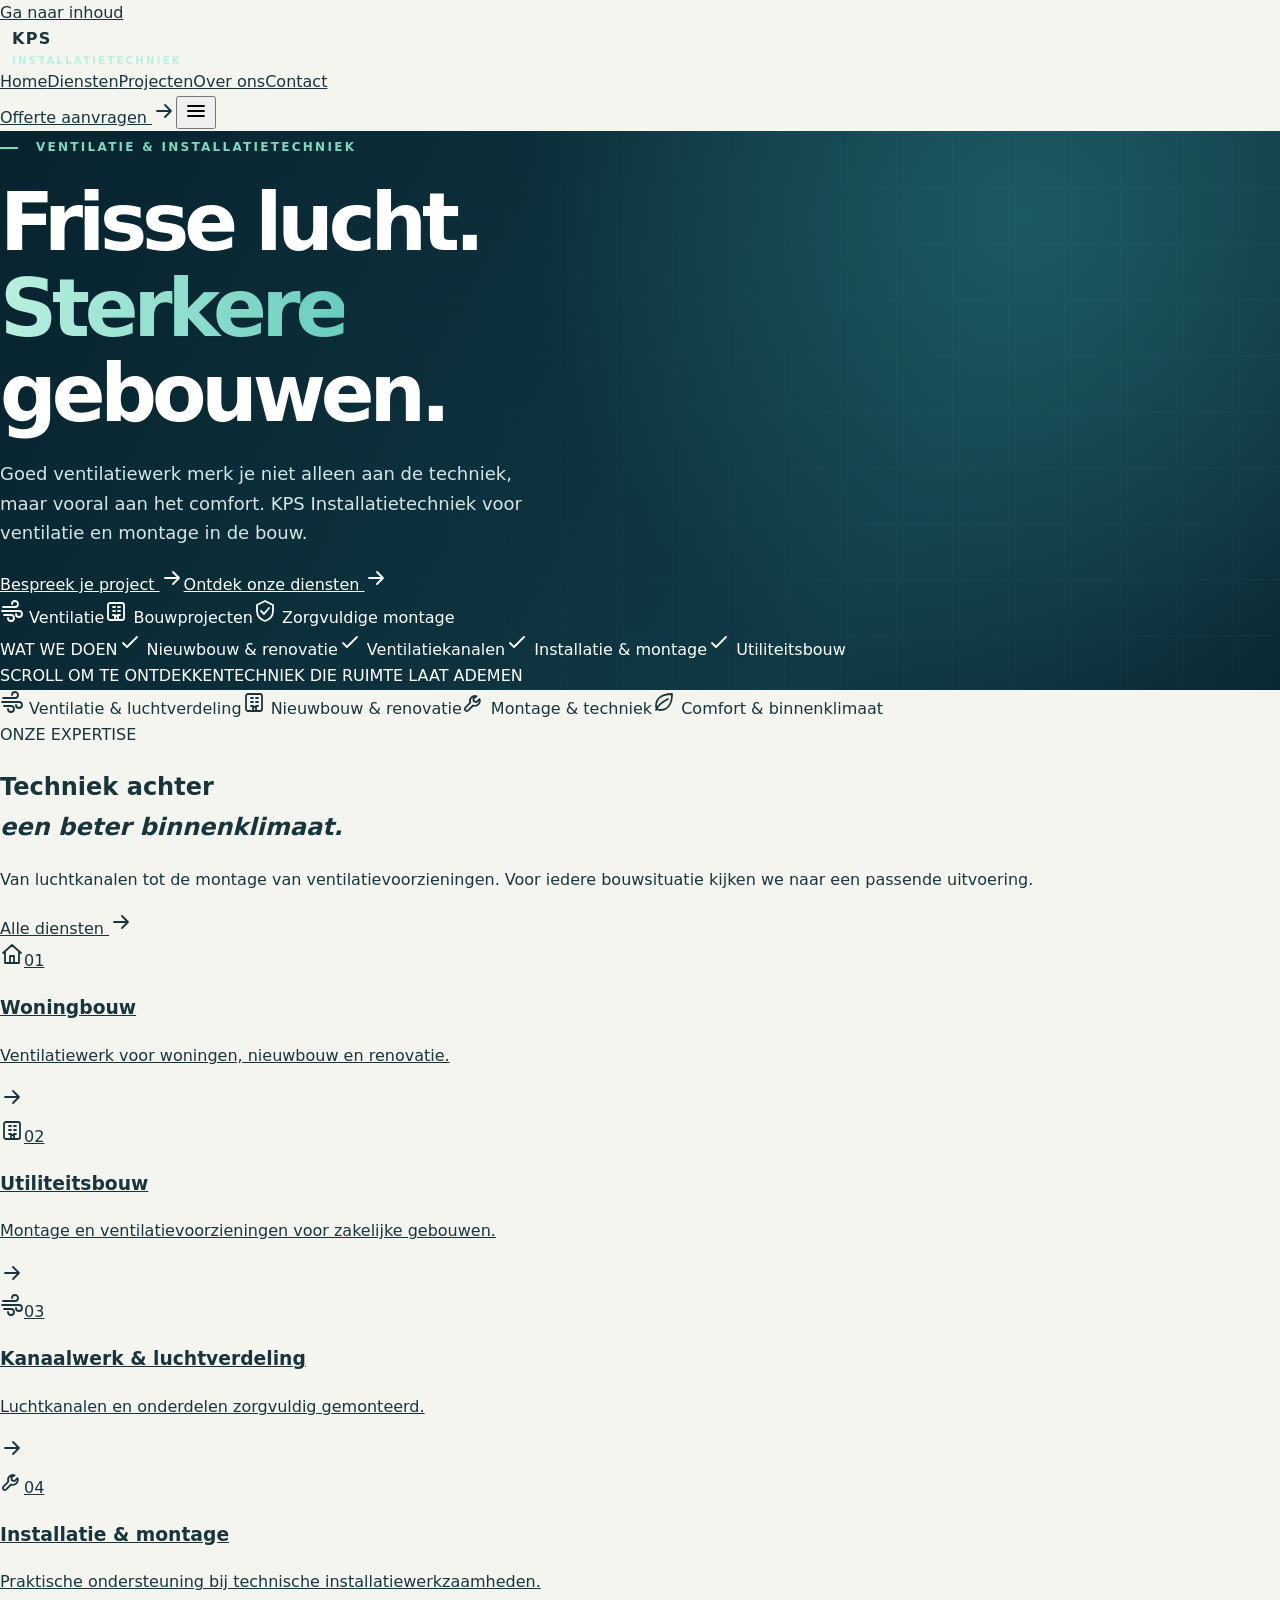
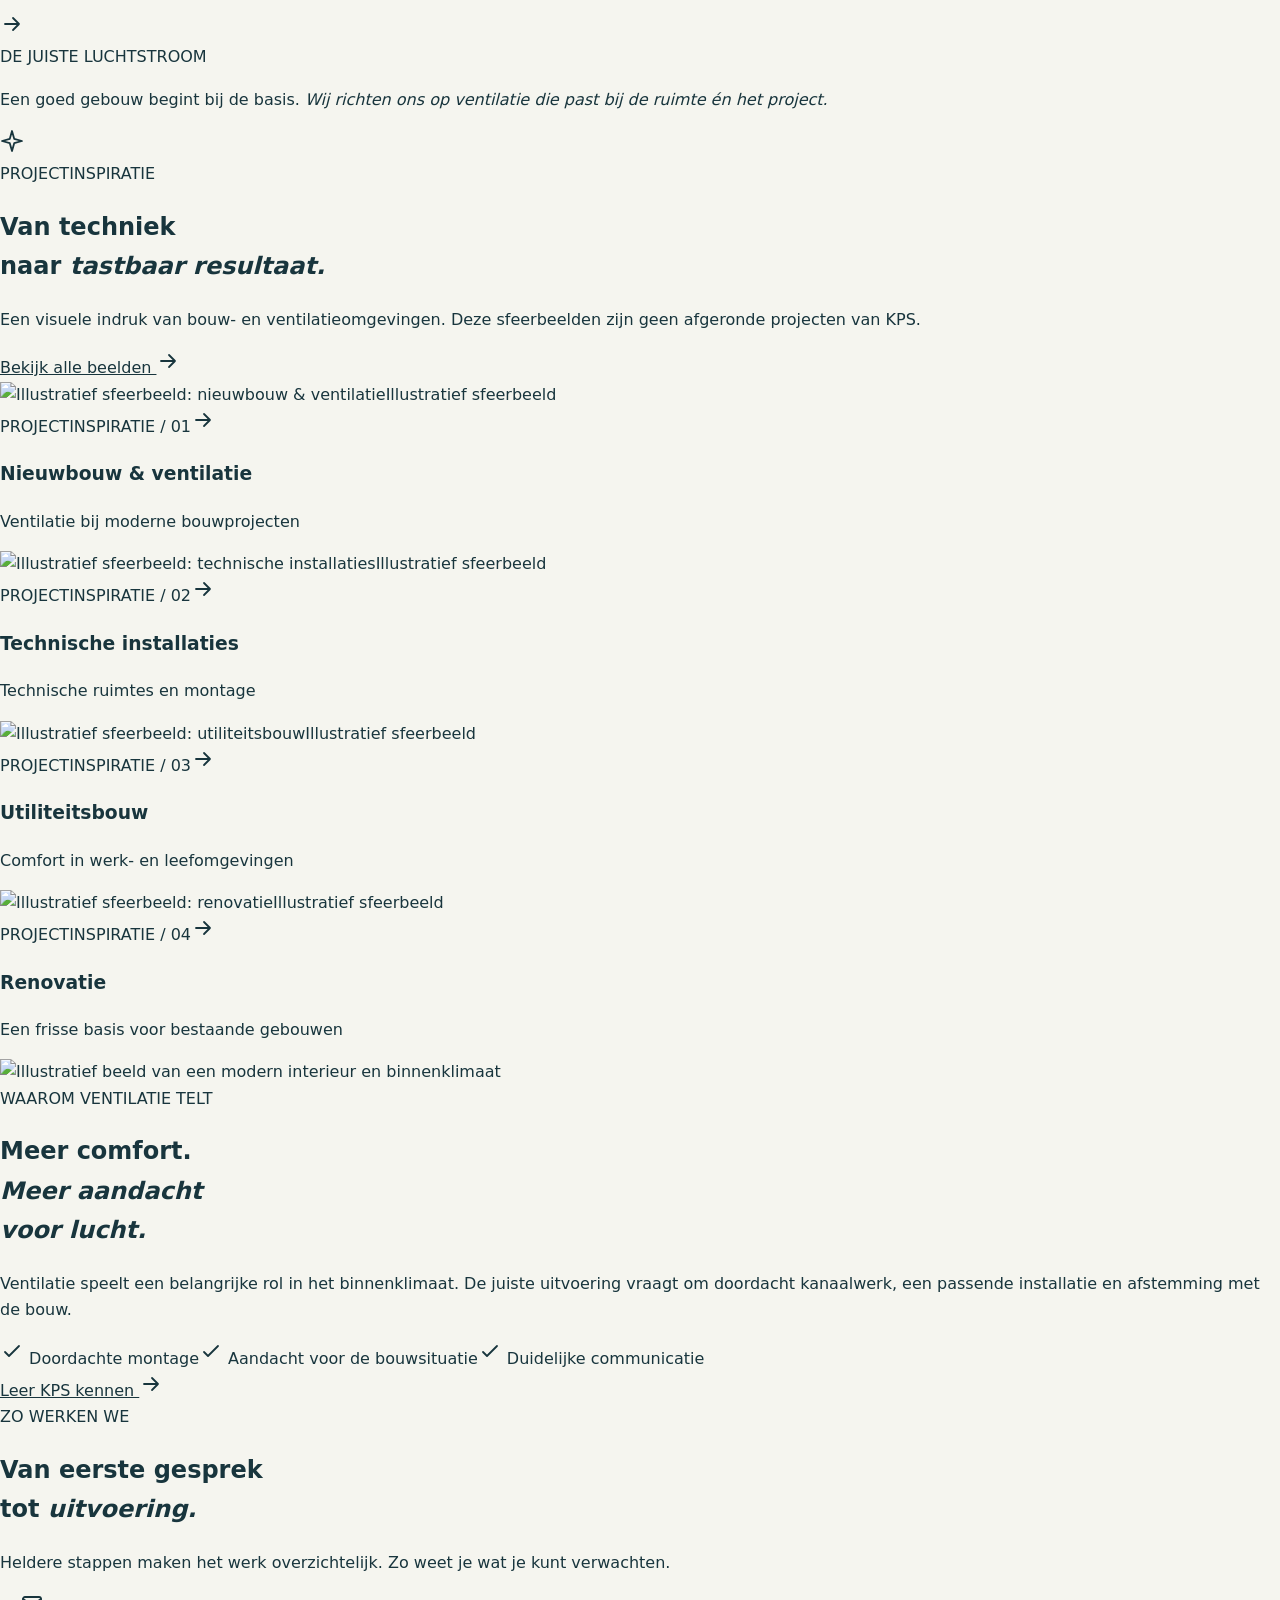
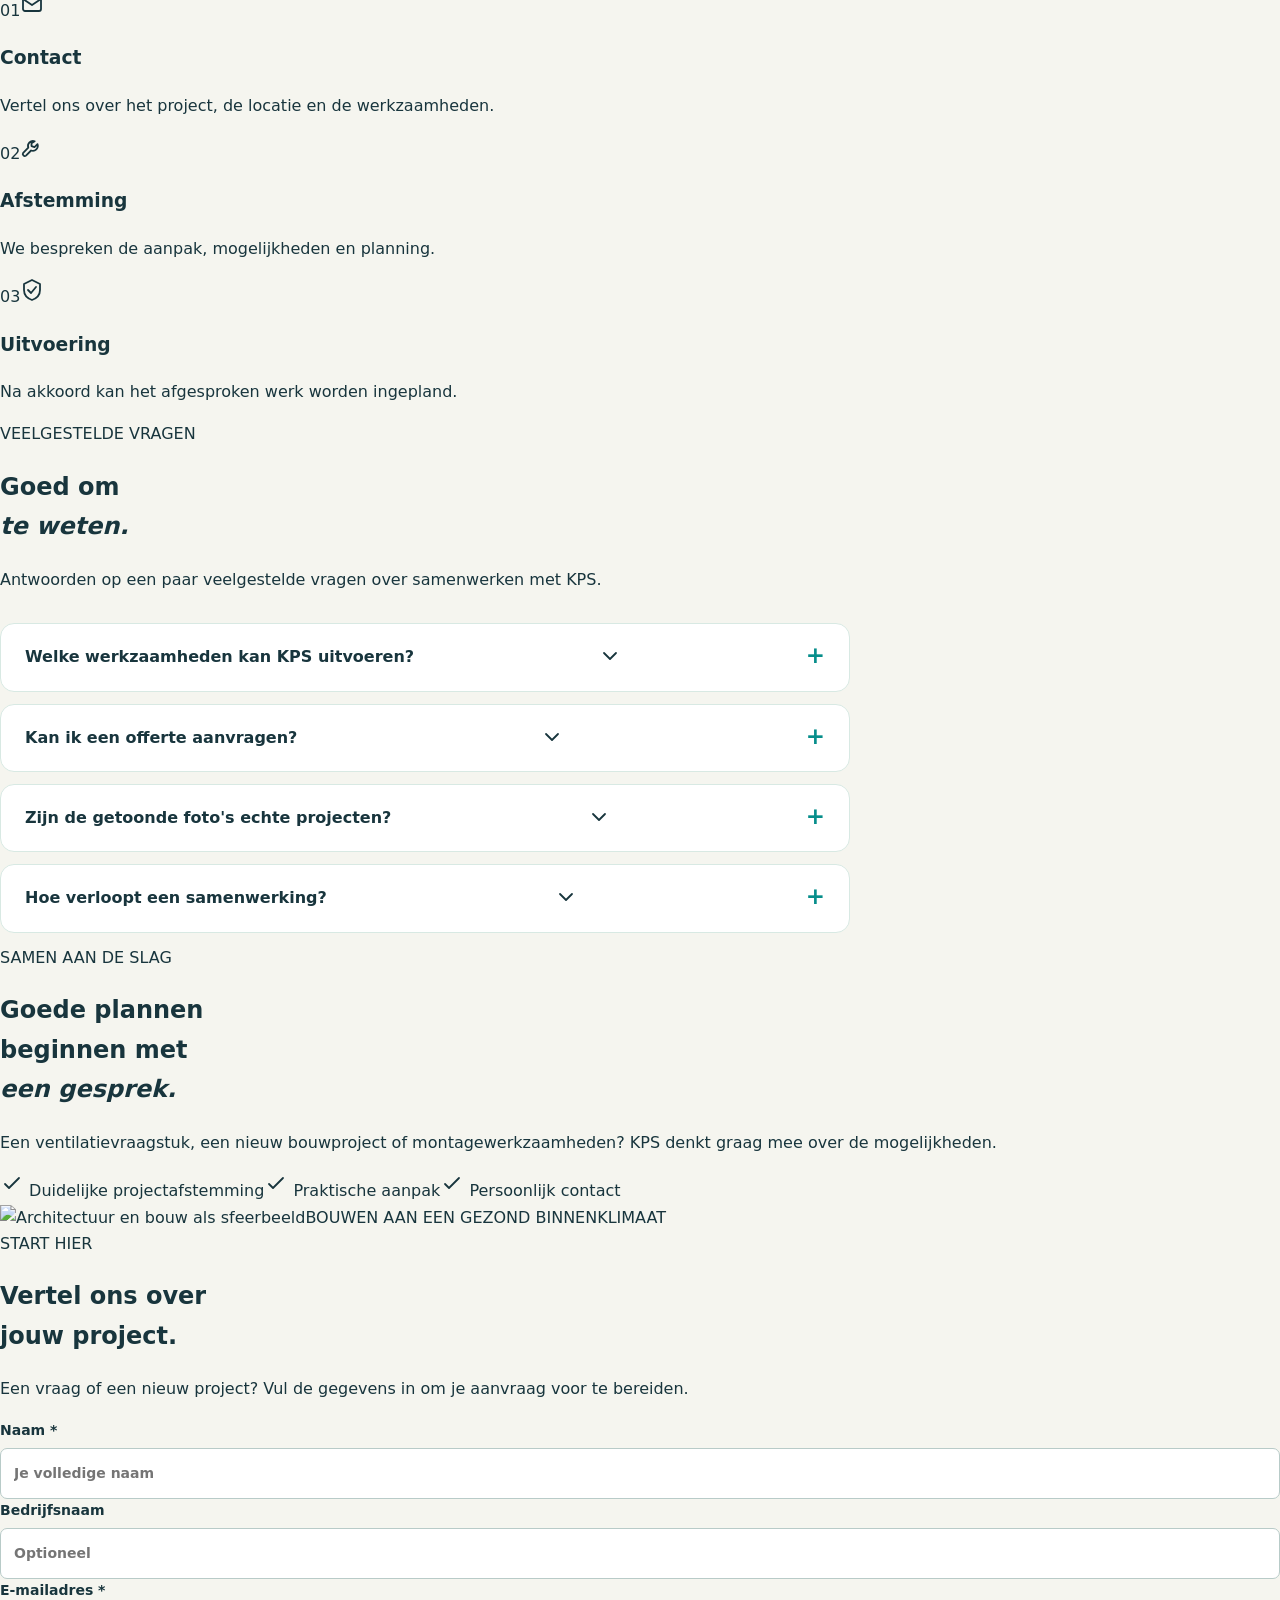
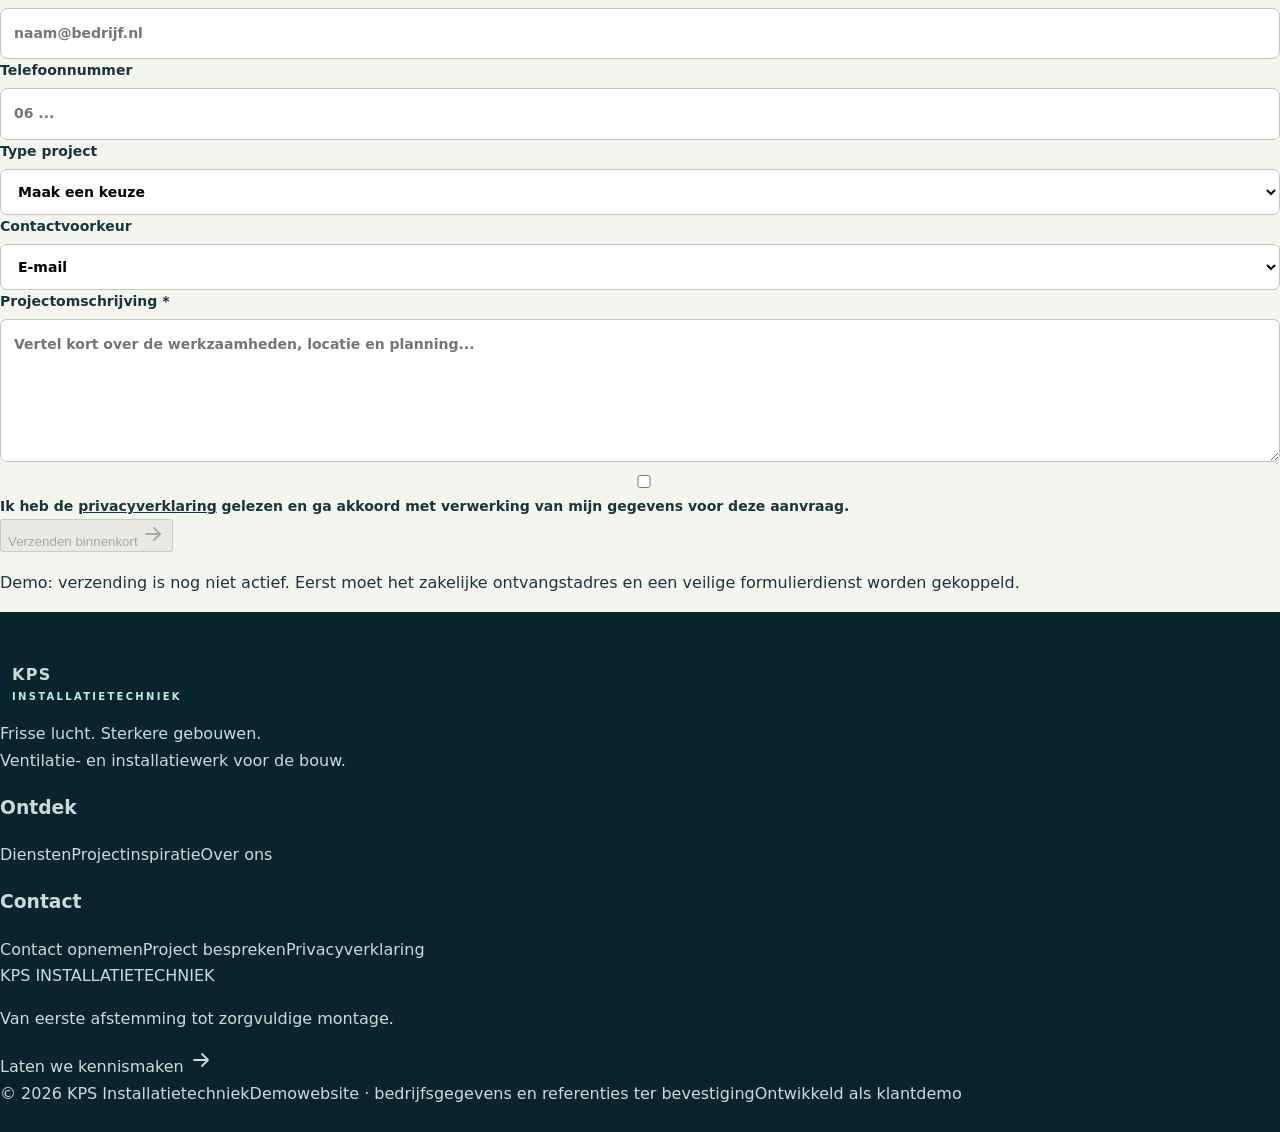
==== commit 87be0377: "Signature 2.0: premium responsive KPS redesign index.html" ====
--- a/index.html
+++ b/index.html
@@ -1 +1 @@
-<!doctype html><html lang="nl"><head><meta charset="utf-8"><meta name="viewport" content="width=device-width,initial-scale=1"><title>KPS Installatietechniek | Ventilatie & installatiewerk</title><meta name="description" content="KPS Installatietechniek voor ventilatie en installatiewerk in de bouw. Ontdek onze diensten en vraag vrijblijvend informatie aan."><meta name="robots" content="noindex,nofollow"><meta name="theme-color" content="#102d38"><meta property="og:type" content="website"><meta property="og:title" content="KPS Installatietechniek | Ventilatie & installatiewerk"><meta property="og:description" content="KPS Installatietechniek voor ventilatie en installatiewerk in de bouw. Ontdek onze diensten en vraag vrijblijvend informatie aan."><link rel="icon" href="assets/favicon.svg" type="image/svg+xml"><link rel="stylesheet" href="assets/style.css"></head><body><a class="sr" href="#main">Ga naar inhoud</a><header class="top"><div class="wrap nav"><a class="brand" href="index.html"><svg viewBox="0 0 64 64" role="img" aria-label="KPS beeldmerk"><path d="M10 49V15h10v14l14-14h14L30 33l19 16H34L20 36v13z" fill="#bde8d5"/><path d="M47 13c11 9 11 26 0 36" fill="none" stroke="#ffb86b" stroke-width="5" stroke-linecap="round"/></svg><span>KPS <small>INSTALLATIETECHNIEK</small></span></a><button class="menu" aria-label="Menu openen" aria-expanded="false" aria-controls="navigation">☰</button><nav class="links" id="navigation" aria-label="Hoofdnavigatie"><a href="index.html">Home</a><a href="diensten.html">Diensten</a><a href="projecten.html">Projecten</a><a href="over-ons.html">Over ons</a><a href="contact.html">Contact</a><a class="btn" href="contact.html">Vraag een offerte aan ↗</a></nav></div></header><main id="main"><section class="hero"><div class="wrap hero-grid"><div><span class="eyebrow">Ventilatie • Installatie • Bouw</span><h1>Frisse lucht.<br><em>Sterk vakwerk.</em></h1><p>Van ventilatiekanalen tot de afwerking van installaties: KPS Installatietechniek richt zich op praktisch, zorgvuldig en professioneel ventilatiewerk in de bouw.</p><div class="actions"><a class="btn" href="contact.html">Vraag een offerte aan ↗</a><a class="btn alt" href="diensten.html">Ontdek onze diensten</a></div><div class="signature-kicker"><i></i> Ventilatie in de bouw, helder geregeld</div></div><div class="visual"><svg viewBox="0 0 560 430" role="img" aria-label="Illustratie van ventilatiekanalen en luchtstroming"><defs><linearGradient id="duct" x1="0" x2="1"><stop stop-color="#e5f4ed"/><stop offset=".5" stop-color="#9dbfc0"/><stop offset="1" stop-color="#f7fffa"/></linearGradient></defs><g fill="none" stroke="url(#duct)" stroke-width="66" stroke-linecap="round" stroke-linejoin="round"><path d="M80 115h190v170h190"/><path d="M270 115v-55"/></g><g fill="none" stroke="#1c626d" stroke-width="2" opacity=".6"><path d="M80 82h190M237 115v170M270 318h190"/></g><circle cx="460" cy="285" r="68" fill="#102d38" stroke="#bde8d5" stroke-width="12"/><g fill="#bde8d5" transform="translate(460 285)"><path d="M0-13C-42-74 37-67 15-11Z"/><path d="M11 5C73-34 68 46 9 17Z"/><path d="M-12 8C-31 76-72 6-17-9Z"/></g><circle cx="460" cy="285" r="10" fill="#ffb86b"/><g stroke="#fff" stroke-width="7" stroke-linecap="round" opacity=".9"><path d="M56 198h90m-22-22 22 22-22 22M90 245h74m-20-18 20 18-20 18"/></g></svg><div class="float">Lucht in beweging. Bouw vooruit.</div></div></div></section><div class="signature-strip"><div class="wrap"><span>VENTILATIE &amp; MONTAGE</span><span>NIEUWBOUW &amp; RENOVATIE</span><span>DOORDACHTE UITVOERING</span><span>HELDERE AFSTEMMING</span></div></div><div class="stats"><div class="wrap"><span>VENTILATIE</span><span>INSTALLATIETECHNIEK</span><span>BOUWPROJECTEN</span><span>MAATWERK IN UITVOERING</span></div></div><section class="section"><div class="wrap"><span class="eyebrow">Wat we doen</span><h2>Installaties die<br>ruimte laten ademen.</h2><p class="lead">Ventilatiewerk vraagt om een goede voorbereiding en nette montage. Bekijk de werkzaamheden waarvoor je bij KPS terechtkunt.</p><div class="cards"><article class="card"><svg viewBox="0 0 48 48" fill="none" stroke="currentColor" stroke-width="3"><circle cx="24" cy="24" r="17"/><path d="M24 24V9m0 15 13 8M24 24 11 33"/></svg><h3>Ventilatiesystemen</h3><p>Ondersteuning bij de aanleg en montage van ventilatievoorzieningen in bouwprojecten.</p><a href="diensten.html">Meer informatie ↗</a></article><article class="card"><svg viewBox="0 0 48 48" fill="none" stroke="currentColor" stroke-width="3"><path d="M6 13h20v22h16M26 13v-8M42 35v8"/></svg><h3>Kanalen & montage</h3><p>Montage van ventilatiekanalen, hulpstukken en bijbehorende onderdelen.</p><a href="diensten.html">Meer informatie ↗</a></article><article class="card"><svg viewBox="0 0 48 48" fill="none" stroke="currentColor" stroke-width="3"><path d="m7 24 10 10L41 10"/><path d="M7 8h15M7 40h33"/></svg><h3>Bouw & renovatie</h3><p>Ventilatiewerkzaamheden als onderdeel van nieuwbouw- en renovatieprojecten.</p><a href="diensten.html">Meer informatie ↗</a></article></div></div></section><section class="section" style="background:#e9f1ec"><div class="wrap split"><div class="panel"><svg viewBox="0 0 560 430" role="img" aria-label="Illustratie van ventilatiekanalen en luchtstroming"><defs><linearGradient id="duct" x1="0" x2="1"><stop stop-color="#e5f4ed"/><stop offset=".5" stop-color="#9dbfc0"/><stop offset="1" stop-color="#f7fffa"/></linearGradient></defs><g fill="none" stroke="url(#duct)" stroke-width="66" stroke-linecap="round" stroke-linejoin="round"><path d="M80 115h190v170h190"/><path d="M270 115v-55"/></g><g fill="none" stroke="#1c626d" stroke-width="2" opacity=".6"><path d="M80 82h190M237 115v170M270 318h190"/></g><circle cx="460" cy="285" r="68" fill="#102d38" stroke="#bde8d5" stroke-width="12"/><g fill="#bde8d5" transform="translate(460 285)"><path d="M0-13C-42-74 37-67 15-11Z"/><path d="M11 5C73-34 68 46 9 17Z"/><path d="M-12 8C-31 76-72 6-17-9Z"/></g><circle cx="460" cy="285" r="10" fill="#ffb86b"/><g stroke="#fff" stroke-width="7" stroke-linecap="round" opacity=".9"><path d="M56 198h90m-22-22 22 22-22 22M90 245h74m-20-18 20 18-20 18"/></g></svg></div><div><span class="eyebrow">Over KPS</span><h2>Techniek met een praktische aanpak.</h2><p>Een goede installatie begint bij duidelijk overleg en aandacht voor het werk op locatie. KPS Installatietechniek presenteert zich als aanspreekpunt voor ventilatie- en montagewerk in de bouw.</p><ul class="checks"><li>Gericht op ventilatie en installatietechniek</li><li>Heldere afstemming over de werkzaamheden</li><li>Aandacht voor een nette uitvoering</li></ul><a class="btn light" href="contact.html">Kennismaken ↗</a></div></div></section><section class="section" id="projecten"><div class="wrap"><span class="eyebrow">Projectinspiratie</span><h2>Ventilatietechniek in beeld.</h2><p class="lead">Tijdelijke sfeerfoto’s ter inspiratie. Dit zijn geen eigen projectfoto’s van KPS; die voegen we toe zodra ze beschikbaar zijn.</p><div class="cards"><article class="card projectcard"><img src="https://images.unsplash.com/photo-1504307651254-35680f356dfd?auto=format&fit=crop&w=1100&q=80" alt="Illustratieve sfeerfoto: Ventilatie in de bouw" loading="lazy"><div class="projectcaption"><span class="eyebrow">Sfeerbeeld</span><h3>Ventilatie in de bouw</h3><p>Inspiratiebeeld, geen gerealiseerd project van KPS.</p></div></article><article class="card projectcard"><img src="https://images.unsplash.com/photo-1581092160562-40aa08e78837?auto=format&fit=crop&w=1100&q=80" alt="Illustratieve sfeerfoto: Technische installaties" loading="lazy"><div class="projectcaption"><span class="eyebrow">Sfeerbeeld</span><h3>Technische installaties</h3><p>Inspiratiebeeld, geen gerealiseerd project van KPS.</p></div></article><article class="card projectcard"><img src="https://images.unsplash.com/photo-1497366754035-f200968a6e72?auto=format&fit=crop&w=1100&q=80" alt="Illustratieve sfeerfoto: Klimaat in gebouwen" loading="lazy"><div class="projectcaption"><span class="eyebrow">Sfeerbeeld</span><h3>Klimaat in gebouwen</h3><p>Inspiratiebeeld, geen gerealiseerd project van KPS.</p></div></article></div><div class="actions"><a class="btn light" href="projecten.html">Bekijk de projectpagina ↗</a></div></div></section><section class="section dark"><div class="wrap"><span class="eyebrow">Onze werkwijze</span><h2>Van vraag naar uitvoering.</h2><div class="steps"><div class="step"><b>01 / CONTACT</b><h3>Vertel wat je nodig hebt</h3><p>Omschrijf het project en de gewenste werkzaamheden.</p></div><div class="step"><b>02 / AFSTEMMING</b><h3>We bespreken de aanpak</h3><p>Werkzaamheden, planning en voorwaarden worden afgestemd.</p></div><div class="step"><b>03 / UITVOERING</b><h3>Vakwerk op locatie</h3><p>Na akkoord kunnen de afgesproken werkzaamheden worden ingepland.</p></div></div></div></section><section class="section" style="background:#e9f1ec"><div class="wrap split"><div><span class="eyebrow">Over ons</span><h2>Praktisch, zorgvuldig en duidelijk.</h2><p>KPS Installatietechniek richt zich op ventilatie- en montagewerkzaamheden in de bouw. We bespreken vooraf de situatie, de planning en de gewenste uitvoering.</p><a class="btn light" href="over-ons.html">Meer over KPS ↗</a></div><div class="panel"><h3>Goed werk begint met goede afspraken.</h3><ul class="checks"><li>Duidelijke afstemming</li><li>Aandacht voor montage</li><li>Passende aanpak per project</li></ul></div></div></section><section class="section" style="background:#eaf3ef"><div class="wrap"><span class="eyebrow">Veelgestelde vragen</span><h2>Goed om te weten.</h2><p class="lead">Praktische antwoorden over ventilatiewerk en samenwerken met KPS.</p><div class="faq-list"><details><summary>Voor welke projecten kan ik contact opnemen?</summary><p>Voor vragen over ventilatie, kanaalwerk en montage bij nieuwbouw- en renovatieprojecten. De exacte mogelijkheden stemmen we vooraf af.</p></details><details><summary>Kan ik een offerte aanvragen?</summary><p>Ja, je kunt het project bespreken. Een definitieve prijs volgt pas nadat de werkzaamheden en voorwaarden duidelijk zijn. Het online formulier wordt geactiveerd zodra het zakelijke ontvangstadres is bevestigd.</p></details><details><summary>Zijn de foto's echte KPS-projecten?</summary><p>Nee, de huidige beelden zijn tijdelijke illustratieve sfeerfoto's. Eigen projectfoto's worden toegevoegd na ontvangst en toestemming.</p></details><details><summary>Wat is inbegrepen bij de werkzaamheden?</summary><p>Dat hangt af van de opdracht. Materialen, planning, werkzaamheden en eventuele extra kosten worden vooraf afgestemd.</p></details></div></div></section><section class="cta"><div class="wrap"><span class="eyebrow" style="color:#d5fff1">Samenwerken?</span><h2>Jouw project.<br>Onze aandacht.</h2><p>Neem contact op om de mogelijkheden te bespreken.</p><a class="btn" href="contact.html">Neem contact op ↗</a></div></section></main><footer class="footer"><div class="wrap"><div class="footgrid"><div><a class="brand" href="index.html"><svg viewBox="0 0 64 64" role="img" aria-label="KPS beeldmerk"><path d="M10 49V15h10v14l14-14h14L30 33l19 16H34L20 36v13z" fill="#bde8d5"/><path d="M47 13c11 9 11 26 0 36" fill="none" stroke="#ffb86b" stroke-width="5" stroke-linecap="round"/></svg><span>KPS <small>INSTALLATIETECHNIEK</small></span></a><p>Ventilatie- en installatiewerk met aandacht voor een zorgvuldige uitvoering.</p></div><div><h4>Ontdek</h4><p><a href="diensten.html">Onze diensten</a></p><p><a href="contact.html">Contact</a></p></div><div><h4>Informatie</h4><p><a href="privacy.html">Privacyverklaring</a></p><p><a href="contact.html">Offerte aanvragen</a></p></div></div><div class="footbottom">© <span id="year"></span> KPS Installatietechniek. Alle rechten voorbehouden. <span class="small">Demo-website: bedrijfsgegevens en inhoud nog te bevestigen.</span></div></div></footer><script src="assets/main.js" defer></script></body></html>+<!doctype html><html lang="nl"><head><meta charset="utf-8"><meta name="viewport" content="width=device-width,initial-scale=1"><meta name="theme-color" content="#082c35"><meta name="robots" content="noindex,nofollow"><meta name="description" content="KPS Installatietechniek: ventilatie, kanaalwerk en installatiewerk voor nieuwbouw en renovatie. Bekijk de mogelijkheden."><meta property="og:type" content="website"><meta property="og:title" content="KPS Installatietechniek | Frisse lucht. Sterkere gebouwen."><meta property="og:description" content="KPS Installatietechniek: ventilatie, kanaalwerk en installatiewerk voor nieuwbouw en renovatie. Bekijk de mogelijkheden."><title>KPS Installatietechniek | Frisse lucht. Sterkere gebouwen.</title><link rel="icon" href="assets/favicon.svg" type="image/svg+xml"><link rel="preconnect" href="https://images.unsplash.com"><link rel="stylesheet" href="assets/style.css"></head><body><a class="skip-link" href="#main">Ga naar inhoud</a><header class="site-header"><div class="container header-inner"><a class="brand" href="index.html" aria-label="KPS Installatietechniek home"><span class="logo-symbol" aria-hidden="true"><span></span><span></span><span></span><span></span></span><span class="brand-type"><strong>KPS</strong><small>INSTALLATIETECHNIEK</small></span></a><nav class="site-nav" id="site-nav" aria-label="Hoofdnavigatie"><a href="index.html">Home</a><a href="diensten.html">Diensten</a><a href="projecten.html">Projecten</a><a href="over-ons.html">Over ons</a><a href="contact.html">Contact</a></nav><a class="header-cta" href="contact.html">Offerte aanvragen <svg viewBox="0 0 24 24" width="24" height="24" fill="none" stroke="currentColor" stroke-width="1.8" stroke-linecap="round" stroke-linejoin="round" aria-hidden="true"><path d="M5 12h14m-6-6 6 6-6 6"/></svg></a><button class="menu-toggle" type="button" aria-label="Menu openen" aria-expanded="false" aria-controls="site-nav"><svg viewBox="0 0 24 24" width="24" height="24" fill="none" stroke="currentColor" stroke-width="1.8" stroke-linecap="round" stroke-linejoin="round" aria-hidden="true"><path d="M4 7h16M4 12h16M4 17h16"/></svg></button></div></header><main id="main"><section class="hero"><div class="hero-photo" style="background-image:linear-gradient(90deg,rgba(4,30,40,.96) 0%,rgba(4,30,40,.88) 38%,rgba(4,30,40,.37) 78%,rgba(4,30,40,.15)),url('https://images.unsplash.com/photo-1504307651254-35680f356dfd?auto=format&fit=crop&w=1800&q=85')"></div><div class="hero-orbit" aria-hidden="true"></div><div class="container hero-inner"><div class="hero-copy"><div class="eyebrow light"><span class="eyebrow-dot"></span> VENTILATIE & INSTALLATIETECHNIEK</div><h1>Frisse lucht.<br><em>Sterkere</em><br>gebouwen.</h1><p>Goed ventilatiewerk merk je niet alleen aan de techniek, maar vooral aan het comfort. KPS Installatietechniek voor ventilatie en montage in de bouw.</p><div class="hero-actions"><a class="button button-orange" href="contact.html#aanvraag">Bespreek je project <svg viewBox="0 0 24 24" width="24" height="24" fill="none" stroke="currentColor" stroke-width="1.8" stroke-linecap="round" stroke-linejoin="round" aria-hidden="true"><path d="M5 12h14m-6-6 6 6-6 6"/></svg></a><a class="button button-outline" href="diensten.html">Ontdek onze diensten <svg viewBox="0 0 24 24" width="24" height="24" fill="none" stroke="currentColor" stroke-width="1.8" stroke-linecap="round" stroke-linejoin="round" aria-hidden="true"><path d="M5 12h14m-6-6 6 6-6 6"/></svg></a></div><div class="hero-features"><span><svg viewBox="0 0 24 24" width="24" height="24" fill="none" stroke="currentColor" stroke-width="1.8" stroke-linecap="round" stroke-linejoin="round" aria-hidden="true"><path d="M3 8h12a3 3 0 1 0-3-3M2 12h17a3 3 0 1 1-3 3M4 16h7a3 3 0 1 1-3 3"/></svg> Ventilatie</span><span><svg viewBox="0 0 24 24" width="24" height="24" fill="none" stroke="currentColor" stroke-width="1.8" stroke-linecap="round" stroke-linejoin="round" aria-hidden="true"><rect x="4" y="4" width="16" height="17" rx="2"/><path d="M9 8h2m3 0h2M9 12h2m3 0h2M9 16h2m3 0h2M11 21v-4h3v4"/></svg> Bouwprojecten</span><span><svg viewBox="0 0 24 24" width="24" height="24" fill="none" stroke="currentColor" stroke-width="1.8" stroke-linecap="round" stroke-linejoin="round" aria-hidden="true"><path d="m12 2 8 4v6c0 5-3.3 8.3-8 10-4.7-1.7-8-5-8-10V6z"/><path d="m8 12 3 3 5-6"/></svg> Zorgvuldige montage</span></div></div><aside class="hero-floating"><span class="float-kicker">WAT WE DOEN</span><span><svg viewBox="0 0 24 24" width="24" height="24" fill="none" stroke="currentColor" stroke-width="1.8" stroke-linecap="round" stroke-linejoin="round" aria-hidden="true"><path d="m5 12 4 4L19 6"/></svg> Nieuwbouw & renovatie</span><span><svg viewBox="0 0 24 24" width="24" height="24" fill="none" stroke="currentColor" stroke-width="1.8" stroke-linecap="round" stroke-linejoin="round" aria-hidden="true"><path d="m5 12 4 4L19 6"/></svg> Ventilatiekanalen</span><span><svg viewBox="0 0 24 24" width="24" height="24" fill="none" stroke="currentColor" stroke-width="1.8" stroke-linecap="round" stroke-linejoin="round" aria-hidden="true"><path d="m5 12 4 4L19 6"/></svg> Installatie & montage</span><span><svg viewBox="0 0 24 24" width="24" height="24" fill="none" stroke="currentColor" stroke-width="1.8" stroke-linecap="round" stroke-linejoin="round" aria-hidden="true"><path d="m5 12 4 4L19 6"/></svg> Utiliteitsbouw</span></aside></div><div class="hero-bottom"><div class="container"><span>SCROLL OM TE ONTDEKKEN</span><span class="scroll-line"></span><span>TECHNIEK DIE RUIMTE LAAT ADEMEN</span></div></div></section><section class="trust-strip"><div class="container trust-items"><span><svg viewBox="0 0 24 24" width="24" height="24" fill="none" stroke="currentColor" stroke-width="1.8" stroke-linecap="round" stroke-linejoin="round" aria-hidden="true"><path d="M3 8h12a3 3 0 1 0-3-3M2 12h17a3 3 0 1 1-3 3M4 16h7a3 3 0 1 1-3 3"/></svg> Ventilatie & luchtverdeling</span><span><svg viewBox="0 0 24 24" width="24" height="24" fill="none" stroke="currentColor" stroke-width="1.8" stroke-linecap="round" stroke-linejoin="round" aria-hidden="true"><rect x="4" y="4" width="16" height="17" rx="2"/><path d="M9 8h2m3 0h2M9 12h2m3 0h2M9 16h2m3 0h2M11 21v-4h3v4"/></svg> Nieuwbouw & renovatie</span><span><svg viewBox="0 0 24 24" width="24" height="24" fill="none" stroke="currentColor" stroke-width="1.8" stroke-linecap="round" stroke-linejoin="round" aria-hidden="true"><path d="M14.7 6.3a5 5 0 0 0-6.4 6.4l-5.1 5.1a2 2 0 0 0 2.8 2.8l5.1-5.1a5 5 0 0 0 6.4-6.4l-3 3-3-1 0-3z"/></svg> Montage & techniek</span><span><svg viewBox="0 0 24 24" width="24" height="24" fill="none" stroke="currentColor" stroke-width="1.8" stroke-linecap="round" stroke-linejoin="round" aria-hidden="true"><path d="M20 4C9 4 4 9 4 16a4 4 0 0 0 4 4c7 0 12-5 12-16ZM4 20c2-5 6-8 12-11"/></svg> Comfort & binnenklimaat</span></div></section><section class="section-pad services-section" id="diensten"><div class="container"><div class="section-heading"><div><span class="overline">ONZE EXPERTISE</span><h2>Techniek achter<br><em>een beter binnenklimaat.</em></h2></div><div class="heading-side"><p>Van luchtkanalen tot de montage van ventilatievoorzieningen. Voor iedere bouwsituatie kijken we naar een passende uitvoering.</p><a href="diensten.html" class="text-link">Alle diensten <svg viewBox="0 0 24 24" width="24" height="24" fill="none" stroke="currentColor" stroke-width="1.8" stroke-linecap="round" stroke-linejoin="round" aria-hidden="true"><path d="M5 12h14m-6-6 6 6-6 6"/></svg></a></div></div><div class="service-grid"><a class="service-card reveal" href="diensten.html"><div class="service-top"><span class="icon-frame"><svg viewBox="0 0 24 24" width="24" height="24" fill="none" stroke="currentColor" stroke-width="1.8" stroke-linecap="round" stroke-linejoin="round" aria-hidden="true"><path d="m3 11 9-8 9 8M5 10v11h14V10M10 21v-7h4v7"/></svg></span><span class="card-num">01</span></div><h3>Woningbouw</h3><p>Ventilatiewerk voor woningen, nieuwbouw en renovatie.</p><span class="round-arrow"><svg viewBox="0 0 24 24" width="24" height="24" fill="none" stroke="currentColor" stroke-width="1.8" stroke-linecap="round" stroke-linejoin="round" aria-hidden="true"><path d="M5 12h14m-6-6 6 6-6 6"/></svg></span></a><a class="service-card reveal" href="diensten.html"><div class="service-top"><span class="icon-frame"><svg viewBox="0 0 24 24" width="24" height="24" fill="none" stroke="currentColor" stroke-width="1.8" stroke-linecap="round" stroke-linejoin="round" aria-hidden="true"><rect x="4" y="4" width="16" height="17" rx="2"/><path d="M9 8h2m3 0h2M9 12h2m3 0h2M9 16h2m3 0h2M11 21v-4h3v4"/></svg></span><span class="card-num">02</span></div><h3>Utiliteitsbouw</h3><p>Montage en ventilatievoorzieningen voor zakelijke gebouwen.</p><span class="round-arrow"><svg viewBox="0 0 24 24" width="24" height="24" fill="none" stroke="currentColor" stroke-width="1.8" stroke-linecap="round" stroke-linejoin="round" aria-hidden="true"><path d="M5 12h14m-6-6 6 6-6 6"/></svg></span></a><a class="service-card reveal" href="diensten.html"><div class="service-top"><span class="icon-frame"><svg viewBox="0 0 24 24" width="24" height="24" fill="none" stroke="currentColor" stroke-width="1.8" stroke-linecap="round" stroke-linejoin="round" aria-hidden="true"><path d="M3 8h12a3 3 0 1 0-3-3M2 12h17a3 3 0 1 1-3 3M4 16h7a3 3 0 1 1-3 3"/></svg></span><span class="card-num">03</span></div><h3>Kanaalwerk & luchtverdeling</h3><p>Luchtkanalen en onderdelen zorgvuldig gemonteerd.</p><span class="round-arrow"><svg viewBox="0 0 24 24" width="24" height="24" fill="none" stroke="currentColor" stroke-width="1.8" stroke-linecap="round" stroke-linejoin="round" aria-hidden="true"><path d="M5 12h14m-6-6 6 6-6 6"/></svg></span></a><a class="service-card reveal" href="diensten.html"><div class="service-top"><span class="icon-frame"><svg viewBox="0 0 24 24" width="24" height="24" fill="none" stroke="currentColor" stroke-width="1.8" stroke-linecap="round" stroke-linejoin="round" aria-hidden="true"><path d="M14.7 6.3a5 5 0 0 0-6.4 6.4l-5.1 5.1a2 2 0 0 0 2.8 2.8l5.1-5.1a5 5 0 0 0 6.4-6.4l-3 3-3-1 0-3z"/></svg></span><span class="card-num">04</span></div><h3>Installatie & montage</h3><p>Praktische ondersteuning bij technische installatiewerkzaamheden.</p><span class="round-arrow"><svg viewBox="0 0 24 24" width="24" height="24" fill="none" stroke="currentColor" stroke-width="1.8" stroke-linecap="round" stroke-linejoin="round" aria-hidden="true"><path d="M5 12h14m-6-6 6 6-6 6"/></svg></span></a></div></div></section><section class="statement"><div class="container statement-inner"><span class="overline">DE JUISTE LUCHTSTROOM</span><p>Een goed gebouw begint bij de basis. <em>Wij richten ons op ventilatie die past bij de ruimte én het project.</em></p><span class="statement-star"><svg viewBox="0 0 24 24" width="24" height="24" fill="none" stroke="currentColor" stroke-width="1.8" stroke-linecap="round" stroke-linejoin="round" aria-hidden="true"><path d="m12 2 2.2 7.8L22 12l-7.8 2.2L12 22l-2.2-7.8L2 12l7.8-2.2z"/></svg></span></div></section><section class="section-pad project-section"><div class="container"><div class="section-heading"><div><span class="overline">PROJECTINSPIRATIE</span><h2>Van techniek<br>naar <em>tastbaar resultaat.</em></h2></div><div class="heading-side"><p>Een visuele indruk van bouw- en ventilatieomgevingen. Deze sfeerbeelden zijn geen afgeronde projecten van KPS.</p><a class="text-link" href="projecten.html">Bekijk alle beelden <svg viewBox="0 0 24 24" width="24" height="24" fill="none" stroke="currentColor" stroke-width="1.8" stroke-linecap="round" stroke-linejoin="round" aria-hidden="true"><path d="M5 12h14m-6-6 6 6-6 6"/></svg></a></div></div><div class="project-grid"><article class="project-card reveal"><div class="project-image"><img src="https://images.unsplash.com/photo-1487958449943-2429e8be8625?auto=format&fit=crop&w=1100&q=85" alt="Illustratief sfeerbeeld: nieuwbouw & ventilatie" loading="lazy" decoding="async"><span class="photo-label">Illustratief sfeerbeeld</span></div><div class="project-meta"><span>PROJECTINSPIRATIE / 01</span><span><svg viewBox="0 0 24 24" width="24" height="24" fill="none" stroke="currentColor" stroke-width="1.8" stroke-linecap="round" stroke-linejoin="round" aria-hidden="true"><path d="M5 12h14m-6-6 6 6-6 6"/></svg></span></div><h3>Nieuwbouw & ventilatie</h3><p>Ventilatie bij moderne bouwprojecten</p></article><article class="project-card reveal"><div class="project-image"><img src="https://images.unsplash.com/photo-1581092160562-40aa08e78837?auto=format&fit=crop&w=1000&q=85" alt="Illustratief sfeerbeeld: technische installaties" loading="lazy" decoding="async"><span class="photo-label">Illustratief sfeerbeeld</span></div><div class="project-meta"><span>PROJECTINSPIRATIE / 02</span><span><svg viewBox="0 0 24 24" width="24" height="24" fill="none" stroke="currentColor" stroke-width="1.8" stroke-linecap="round" stroke-linejoin="round" aria-hidden="true"><path d="M5 12h14m-6-6 6 6-6 6"/></svg></span></div><h3>Technische installaties</h3><p>Technische ruimtes en montage</p></article><article class="project-card reveal"><div class="project-image"><img src="https://images.unsplash.com/photo-1497366754035-f200968a6e72?auto=format&fit=crop&w=1000&q=85" alt="Illustratief sfeerbeeld: utiliteitsbouw" loading="lazy" decoding="async"><span class="photo-label">Illustratief sfeerbeeld</span></div><div class="project-meta"><span>PROJECTINSPIRATIE / 03</span><span><svg viewBox="0 0 24 24" width="24" height="24" fill="none" stroke="currentColor" stroke-width="1.8" stroke-linecap="round" stroke-linejoin="round" aria-hidden="true"><path d="M5 12h14m-6-6 6 6-6 6"/></svg></span></div><h3>Utiliteitsbouw</h3><p>Comfort in werk- en leefomgevingen</p></article><article class="project-card reveal"><div class="project-image"><img src="https://images.unsplash.com/photo-1497366811353-6870744d04b2?auto=format&fit=crop&w=1100&q=85" alt="Illustratief sfeerbeeld: renovatie" loading="lazy" decoding="async"><span class="photo-label">Illustratief sfeerbeeld</span></div><div class="project-meta"><span>PROJECTINSPIRATIE / 04</span><span><svg viewBox="0 0 24 24" width="24" height="24" fill="none" stroke="currentColor" stroke-width="1.8" stroke-linecap="round" stroke-linejoin="round" aria-hidden="true"><path d="M5 12h14m-6-6 6 6-6 6"/></svg></span></div><h3>Renovatie</h3><p>Een frisse basis voor bestaande gebouwen</p></article></div></div></section><section class="feature-section"><div class="feature-image"><img src="https://images.unsplash.com/photo-1497366811353-6870744d04b2?auto=format&fit=crop&w=1100&q=85" alt="Illustratief beeld van een modern interieur en binnenklimaat" loading="lazy"></div><div class="feature-content"><span class="overline">WAAROM VENTILATIE TELT</span><h2>Meer comfort.<br><em>Meer aandacht<br>voor lucht.</em></h2><p>Ventilatie speelt een belangrijke rol in het binnenklimaat. De juiste uitvoering vraagt om doordacht kanaalwerk, een passende installatie en afstemming met de bouw.</p><div class="feature-points"><span><svg viewBox="0 0 24 24" width="24" height="24" fill="none" stroke="currentColor" stroke-width="1.8" stroke-linecap="round" stroke-linejoin="round" aria-hidden="true"><path d="m5 12 4 4L19 6"/></svg> Doordachte montage</span><span><svg viewBox="0 0 24 24" width="24" height="24" fill="none" stroke="currentColor" stroke-width="1.8" stroke-linecap="round" stroke-linejoin="round" aria-hidden="true"><path d="m5 12 4 4L19 6"/></svg> Aandacht voor de bouwsituatie</span><span><svg viewBox="0 0 24 24" width="24" height="24" fill="none" stroke="currentColor" stroke-width="1.8" stroke-linecap="round" stroke-linejoin="round" aria-hidden="true"><path d="m5 12 4 4L19 6"/></svg> Duidelijke communicatie</span></div><a href="over-ons.html" class="button button-dark">Leer KPS kennen <svg viewBox="0 0 24 24" width="24" height="24" fill="none" stroke="currentColor" stroke-width="1.8" stroke-linecap="round" stroke-linejoin="round" aria-hidden="true"><path d="M5 12h14m-6-6 6 6-6 6"/></svg></a></div></section><section class="section-pad process-section"><div class="container"><div class="section-heading"><div><span class="overline">ZO WERKEN WE</span><h2>Van eerste gesprek<br>tot <em>uitvoering.</em></h2></div><div class="heading-side"><p>Heldere stappen maken het werk overzichtelijk. Zo weet je wat je kunt verwachten.</p></div></div><div class="process-grid"><div class="process-item reveal"><span>01</span><svg viewBox="0 0 24 24" width="24" height="24" fill="none" stroke="currentColor" stroke-width="1.8" stroke-linecap="round" stroke-linejoin="round" aria-hidden="true"><rect x="3" y="5" width="18" height="14" rx="2"/><path d="m3 7 9 6 9-6"/></svg><h3>Contact</h3><p>Vertel ons over het project, de locatie en de werkzaamheden.</p></div><div class="process-item reveal"><span>02</span><svg viewBox="0 0 24 24" width="24" height="24" fill="none" stroke="currentColor" stroke-width="1.8" stroke-linecap="round" stroke-linejoin="round" aria-hidden="true"><path d="M14.7 6.3a5 5 0 0 0-6.4 6.4l-5.1 5.1a2 2 0 0 0 2.8 2.8l5.1-5.1a5 5 0 0 0 6.4-6.4l-3 3-3-1 0-3z"/></svg><h3>Afstemming</h3><p>We bespreken de aanpak, mogelijkheden en planning.</p></div><div class="process-item reveal"><span>03</span><svg viewBox="0 0 24 24" width="24" height="24" fill="none" stroke="currentColor" stroke-width="1.8" stroke-linecap="round" stroke-linejoin="round" aria-hidden="true"><path d="m12 2 8 4v6c0 5-3.3 8.3-8 10-4.7-1.7-8-5-8-10V6z"/><path d="m8 12 3 3 5-6"/></svg><h3>Uitvoering</h3><p>Na akkoord kan het afgesproken werk worden ingepland.</p></div></div></div></section><section class="faq-section section-pad"><div class="container faq-layout"><div><span class="overline">VEELGESTELDE VRAGEN</span><h2>Goed om<br><em>te weten.</em></h2><p>Antwoorden op een paar veelgestelde vragen over samenwerken met KPS.</p></div><div class="faq-list"><details><summary>Welke werkzaamheden kan KPS uitvoeren? <svg viewBox="0 0 24 24" width="24" height="24" fill="none" stroke="currentColor" stroke-width="1.8" stroke-linecap="round" stroke-linejoin="round" aria-hidden="true"><path d="m6 9 6 6 6-6"/></svg></summary><p>Ventilatie- en montagewerk in de bouw, waaronder kanaalwerk en installatiewerkzaamheden. De exacte scope wordt per aanvraag afgestemd.</p></details><details><summary>Kan ik een offerte aanvragen? <svg viewBox="0 0 24 24" width="24" height="24" fill="none" stroke="currentColor" stroke-width="1.8" stroke-linecap="round" stroke-linejoin="round" aria-hidden="true"><path d="m6 9 6 6 6-6"/></svg></summary><p>Je kunt het project bespreken. Het online formulier is nog niet actief totdat een zakelijk ontvangstadres is gekoppeld.</p></details><details><summary>Zijn de getoonde foto's echte projecten? <svg viewBox="0 0 24 24" width="24" height="24" fill="none" stroke="currentColor" stroke-width="1.8" stroke-linecap="round" stroke-linejoin="round" aria-hidden="true"><path d="m6 9 6 6 6-6"/></svg></summary><p>Nee. Het zijn tijdelijke sfeerbeelden. Echte projectfoto's worden pas toegevoegd wanneer Kenneth ze heeft aangeleverd.</p></details><details><summary>Hoe verloopt een samenwerking? <svg viewBox="0 0 24 24" width="24" height="24" fill="none" stroke="currentColor" stroke-width="1.8" stroke-linecap="round" stroke-linejoin="round" aria-hidden="true"><path d="m6 9 6 6 6-6"/></svg></summary><p>We starten met de projectinformatie, stemmen de werkzaamheden en voorwaarden af en plannen na akkoord de uitvoering.</p></details></div></div></section><section class="contact-section section-pad" id="contact"><div class="container contact-layout"><div class="contact-intro reveal"><span class="overline">SAMEN AAN DE SLAG</span><h2>Goede plannen<br>beginnen met<br><em>een gesprek.</em></h2><p>Een ventilatievraagstuk, een nieuw bouwproject of montagewerkzaamheden? KPS denkt graag mee over de mogelijkheden.</p><div class="contact-benefits"><span><svg viewBox="0 0 24 24" width="24" height="24" fill="none" stroke="currentColor" stroke-width="1.8" stroke-linecap="round" stroke-linejoin="round" aria-hidden="true"><path d="m5 12 4 4L19 6"/></svg> Duidelijke projectafstemming</span><span><svg viewBox="0 0 24 24" width="24" height="24" fill="none" stroke="currentColor" stroke-width="1.8" stroke-linecap="round" stroke-linejoin="round" aria-hidden="true"><path d="m5 12 4 4L19 6"/></svg> Praktische aanpak</span><span><svg viewBox="0 0 24 24" width="24" height="24" fill="none" stroke="currentColor" stroke-width="1.8" stroke-linecap="round" stroke-linejoin="round" aria-hidden="true"><path d="m5 12 4 4L19 6"/></svg> Persoonlijk contact</span></div><div class="contact-visual"><img src="https://images.unsplash.com/photo-1503387762-592deb58ef4e?auto=format&fit=crop&w=1200&q=85" loading="lazy" alt="Architectuur en bouw als sfeerbeeld"><span>BOUWEN AAN EEN GEZOND BINNENKLIMAAT</span></div></div><div class="quote-panel" id="aanvraag"><div class="quote-head"><span class="overline">START HIER</span><h2>Vertel ons over<br>jouw project.</h2><p>Een vraag of een nieuw project? Vul de gegevens in om je aanvraag voor te bereiden.</p></div><form id="contact-form" class="quote-form"><input class="honeypot" name="website" tabindex="-1" autocomplete="off" aria-hidden="true"><div class="form-grid"><label>Naam <span>*</span><input name="naam" autocomplete="name" required placeholder="Je volledige naam"></label><label>Bedrijfsnaam<input name="bedrijf" autocomplete="organization" placeholder="Optioneel"></label><label>E-mailadres <span>*</span><input type="email" name="email" autocomplete="email" required placeholder="naam@bedrijf.nl"></label><label>Telefoonnummer<input type="tel" name="telefoon" autocomplete="tel" placeholder="06 ..."></label><label>Type project<select name="dienst"><option value="">Maak een keuze</option><option>Nieuwbouw</option><option>Renovatie</option><option>Ventilatiekanalen</option><option>Ventilatie-installatie</option><option>Anders</option></select></label><label>Contactvoorkeur<select name="voorkeur"><option>E-mail</option><option>Telefonisch</option><option>Geen voorkeur</option></select></label><label class="full">Projectomschrijving <span>*</span><textarea name="bericht" rows="5" required placeholder="Vertel kort over de werkzaamheden, locatie en planning..."></textarea></label></div><label class="privacy-check"><input type="checkbox" name="privacy_akkoord" required><span>Ik heb de <a href="privacy.html">privacyverklaring</a> gelezen en ga akkoord met verwerking van mijn gegevens voor deze aanvraag.</span></label><button class="button button-orange button-wide" type="submit" disabled>Verzenden binnenkort <svg viewBox="0 0 24 24" width="24" height="24" fill="none" stroke="currentColor" stroke-width="1.8" stroke-linecap="round" stroke-linejoin="round" aria-hidden="true"><path d="M5 12h14m-6-6 6 6-6 6"/></svg></button><p class="form-status" role="status">Demo: verzending is nog niet actief. Eerst moet het zakelijke ontvangstadres en een veilige formulierdienst worden gekoppeld.</p></form></div></div></section></main><footer class="footer"><div class="container"><div class="footer-top"><div><a class="brand footer-brand" href="index.html"><span class="logo-symbol" aria-hidden="true"><span></span><span></span><span></span><span></span></span><span class="brand-type"><strong>KPS</strong><small>INSTALLATIETECHNIEK</small></span></a><p>Frisse lucht. Sterkere gebouwen.<br>Ventilatie- en installatiewerk voor de bouw.</p></div><div><h3>Ontdek</h3><a href="diensten.html">Diensten</a><a href="projecten.html">Projectinspiratie</a><a href="over-ons.html">Over ons</a></div><div><h3>Contact</h3><a href="contact.html">Contact opnemen</a><a href="contact.html#aanvraag">Project bespreken</a><a href="privacy.html">Privacyverklaring</a></div><div class="footer-note"><span class="overline">KPS INSTALLATIETECHNIEK</span><p>Van eerste afstemming tot zorgvuldige montage.</p><a href="contact.html" class="text-link">Laten we kennismaken <svg viewBox="0 0 24 24" width="24" height="24" fill="none" stroke="currentColor" stroke-width="1.8" stroke-linecap="round" stroke-linejoin="round" aria-hidden="true"><path d="M5 12h14m-6-6 6 6-6 6"/></svg></a></div></div><div class="footer-bottom"><span>© <span data-year>2026</span> KPS Installatietechniek</span><span>Demowebsite · bedrijfsgegevens en referenties ter bevestiging</span><span>Ontwikkeld als klantdemo</span></div></div></footer><script src="assets/main.js" defer></script></body></html>
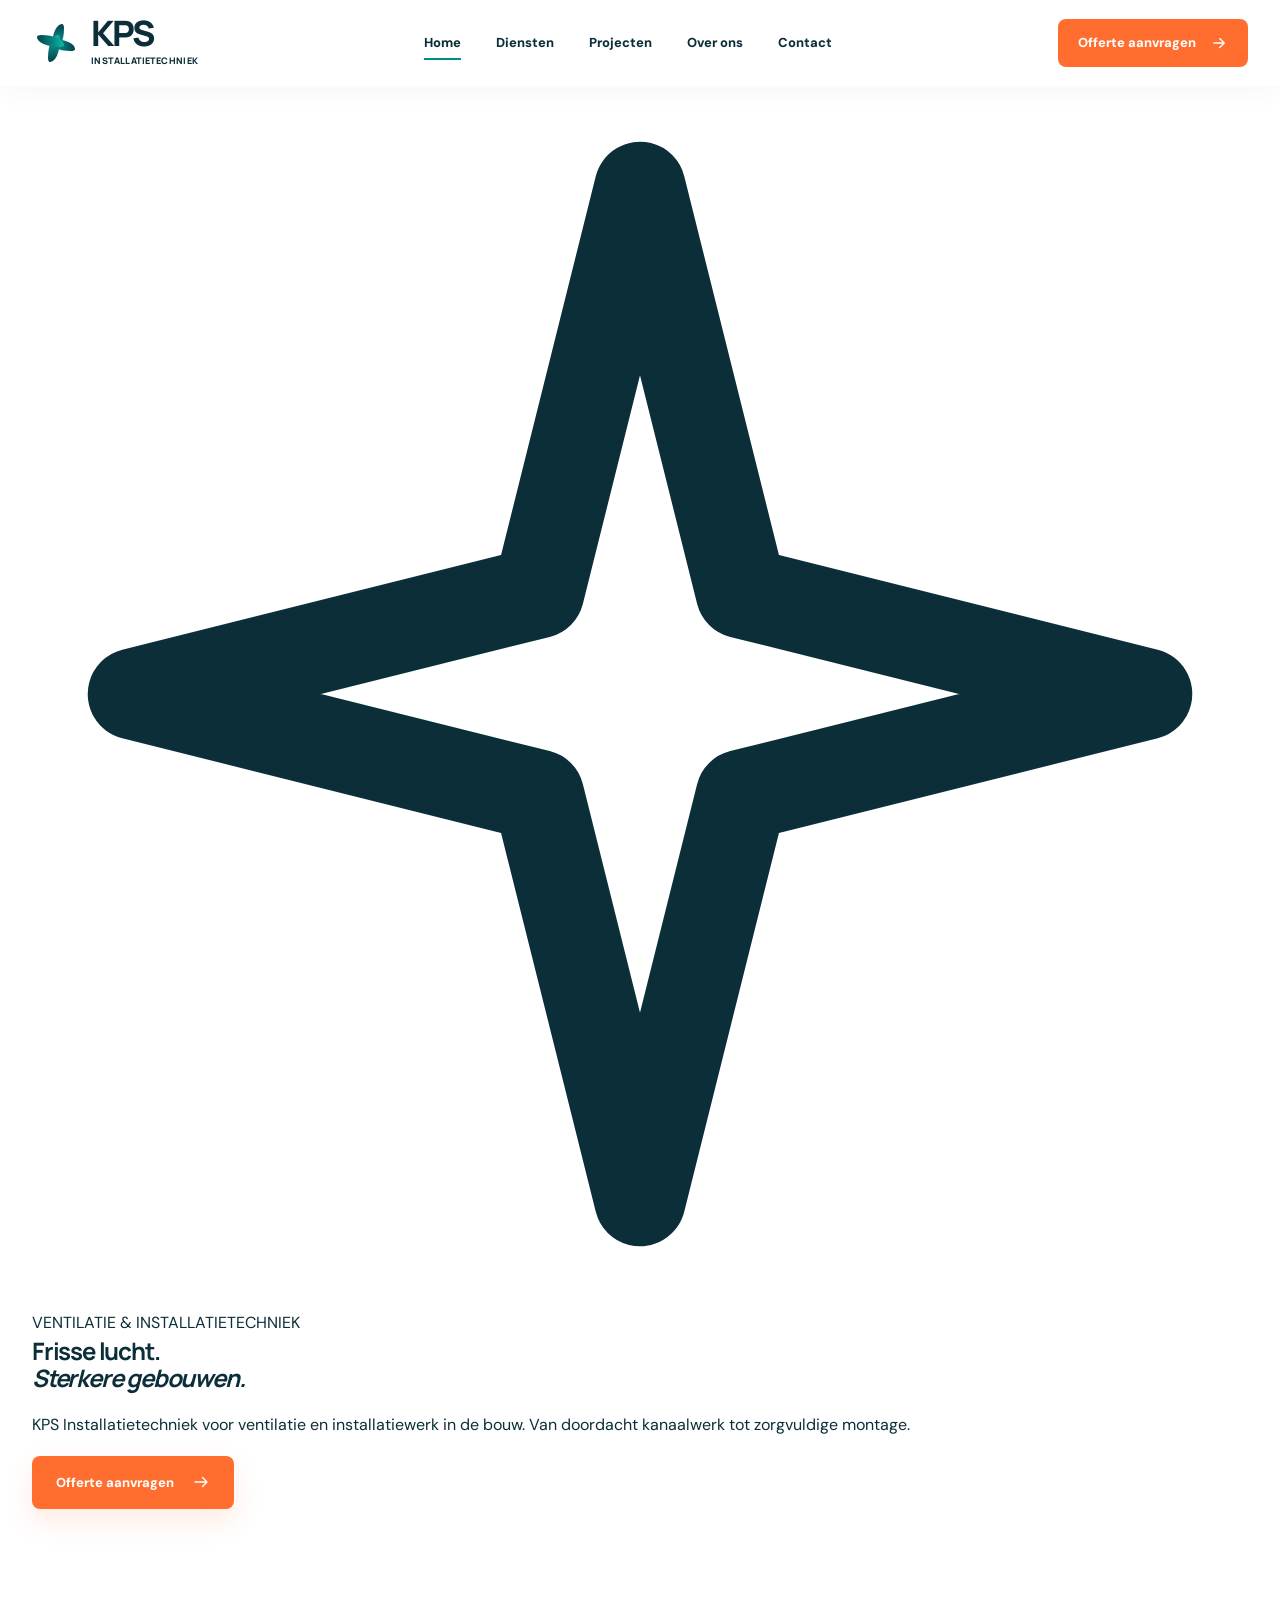
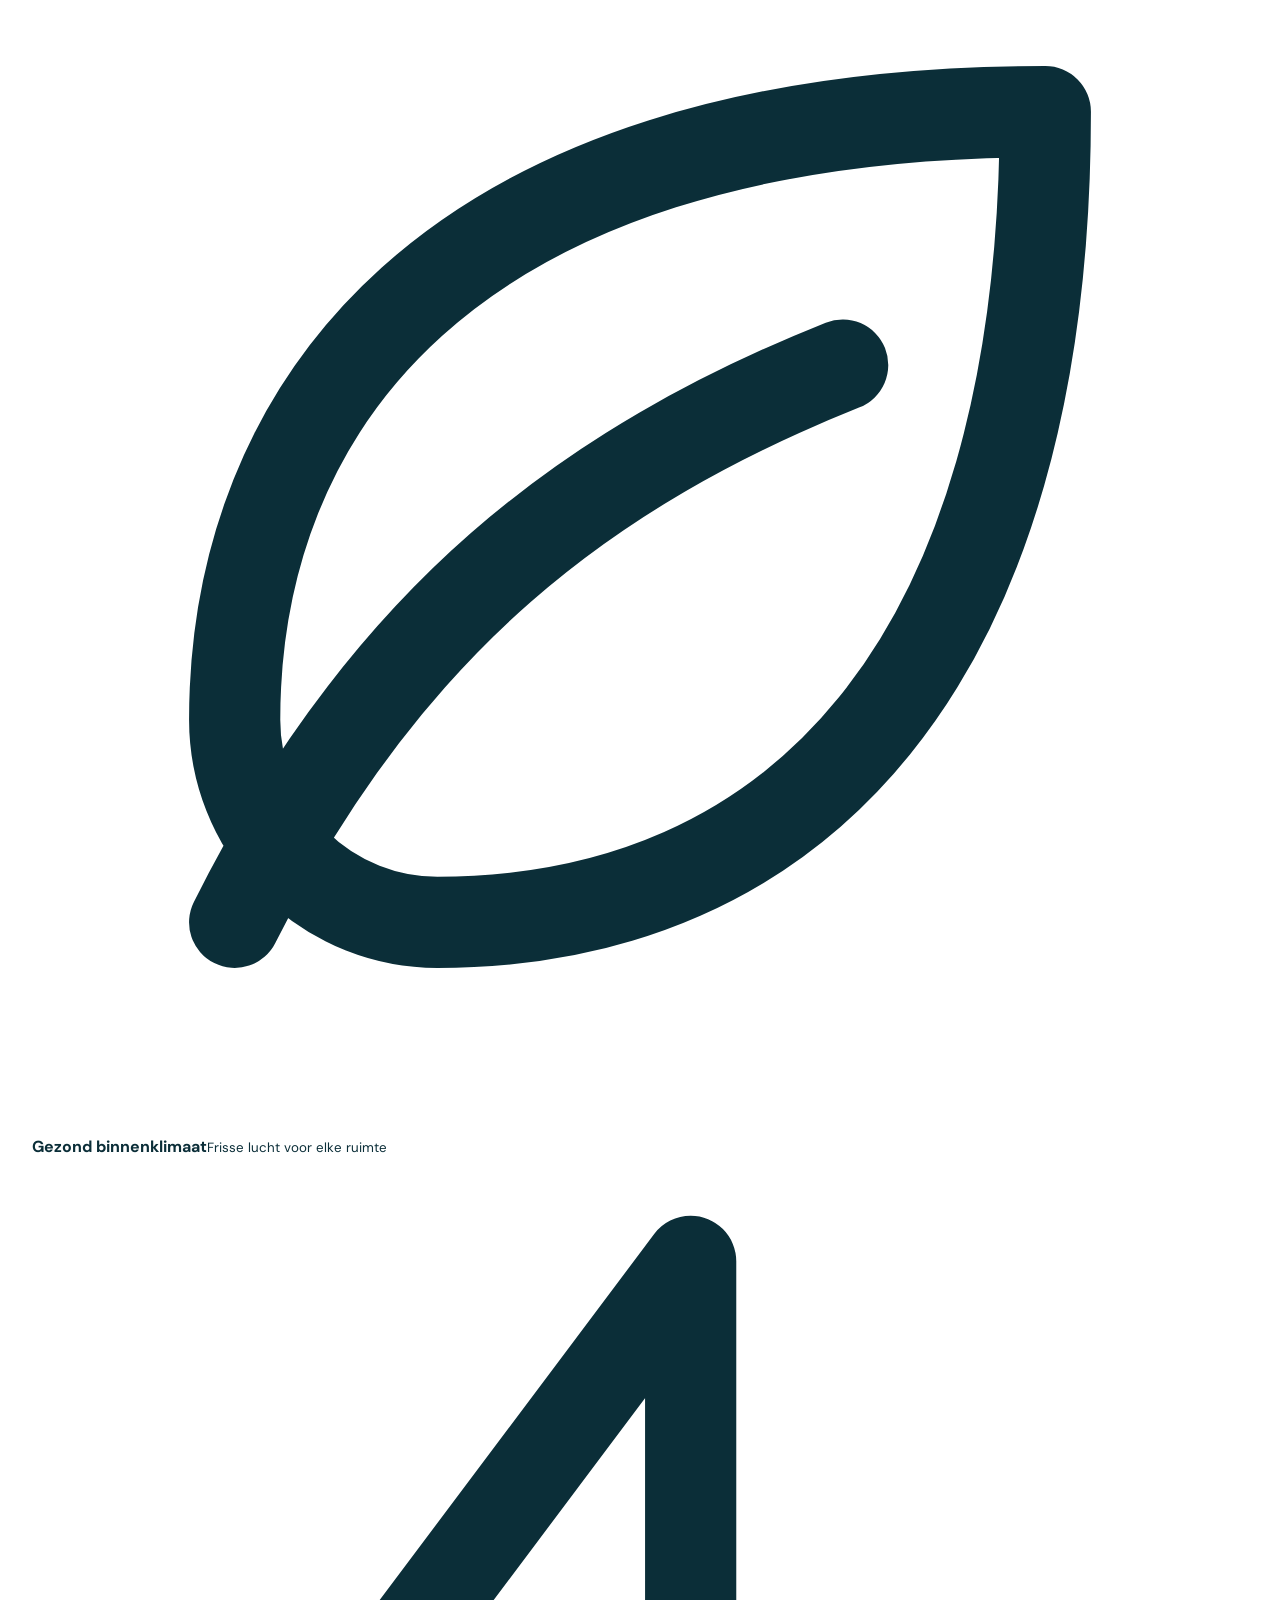
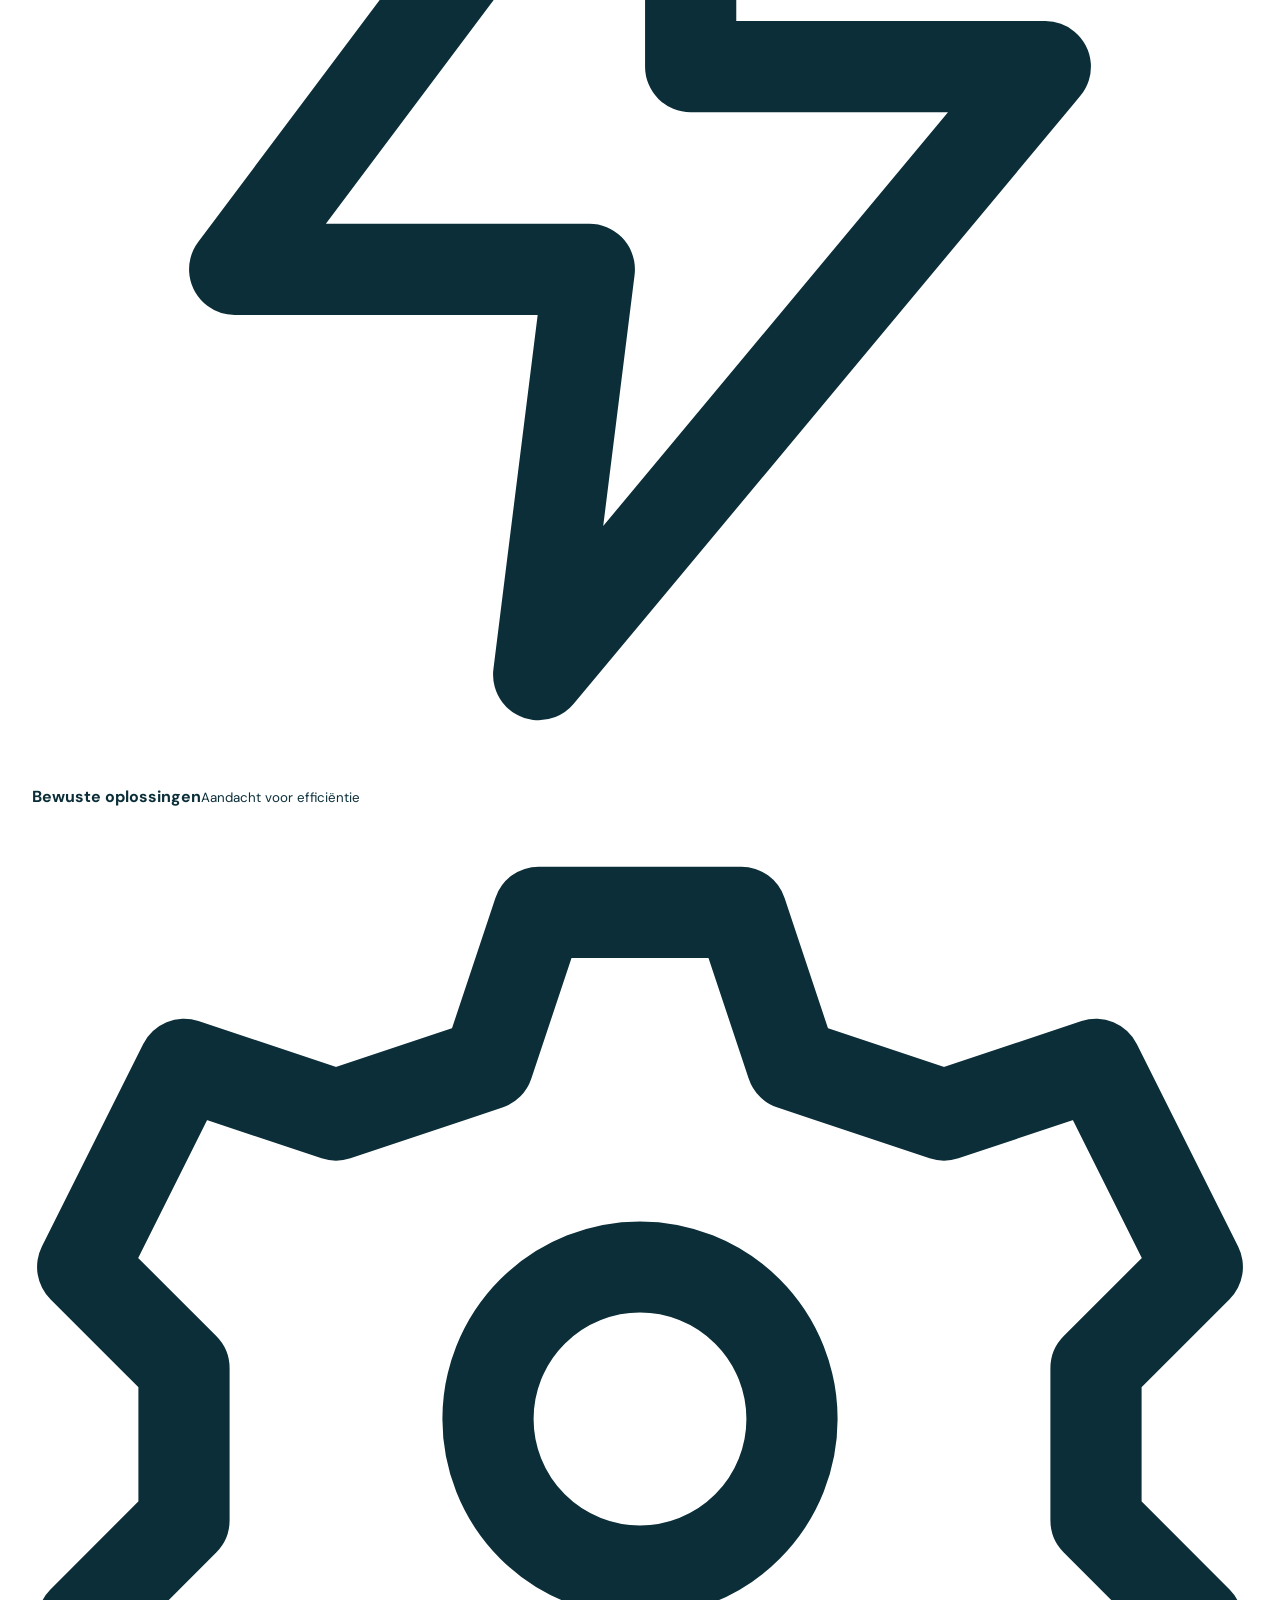
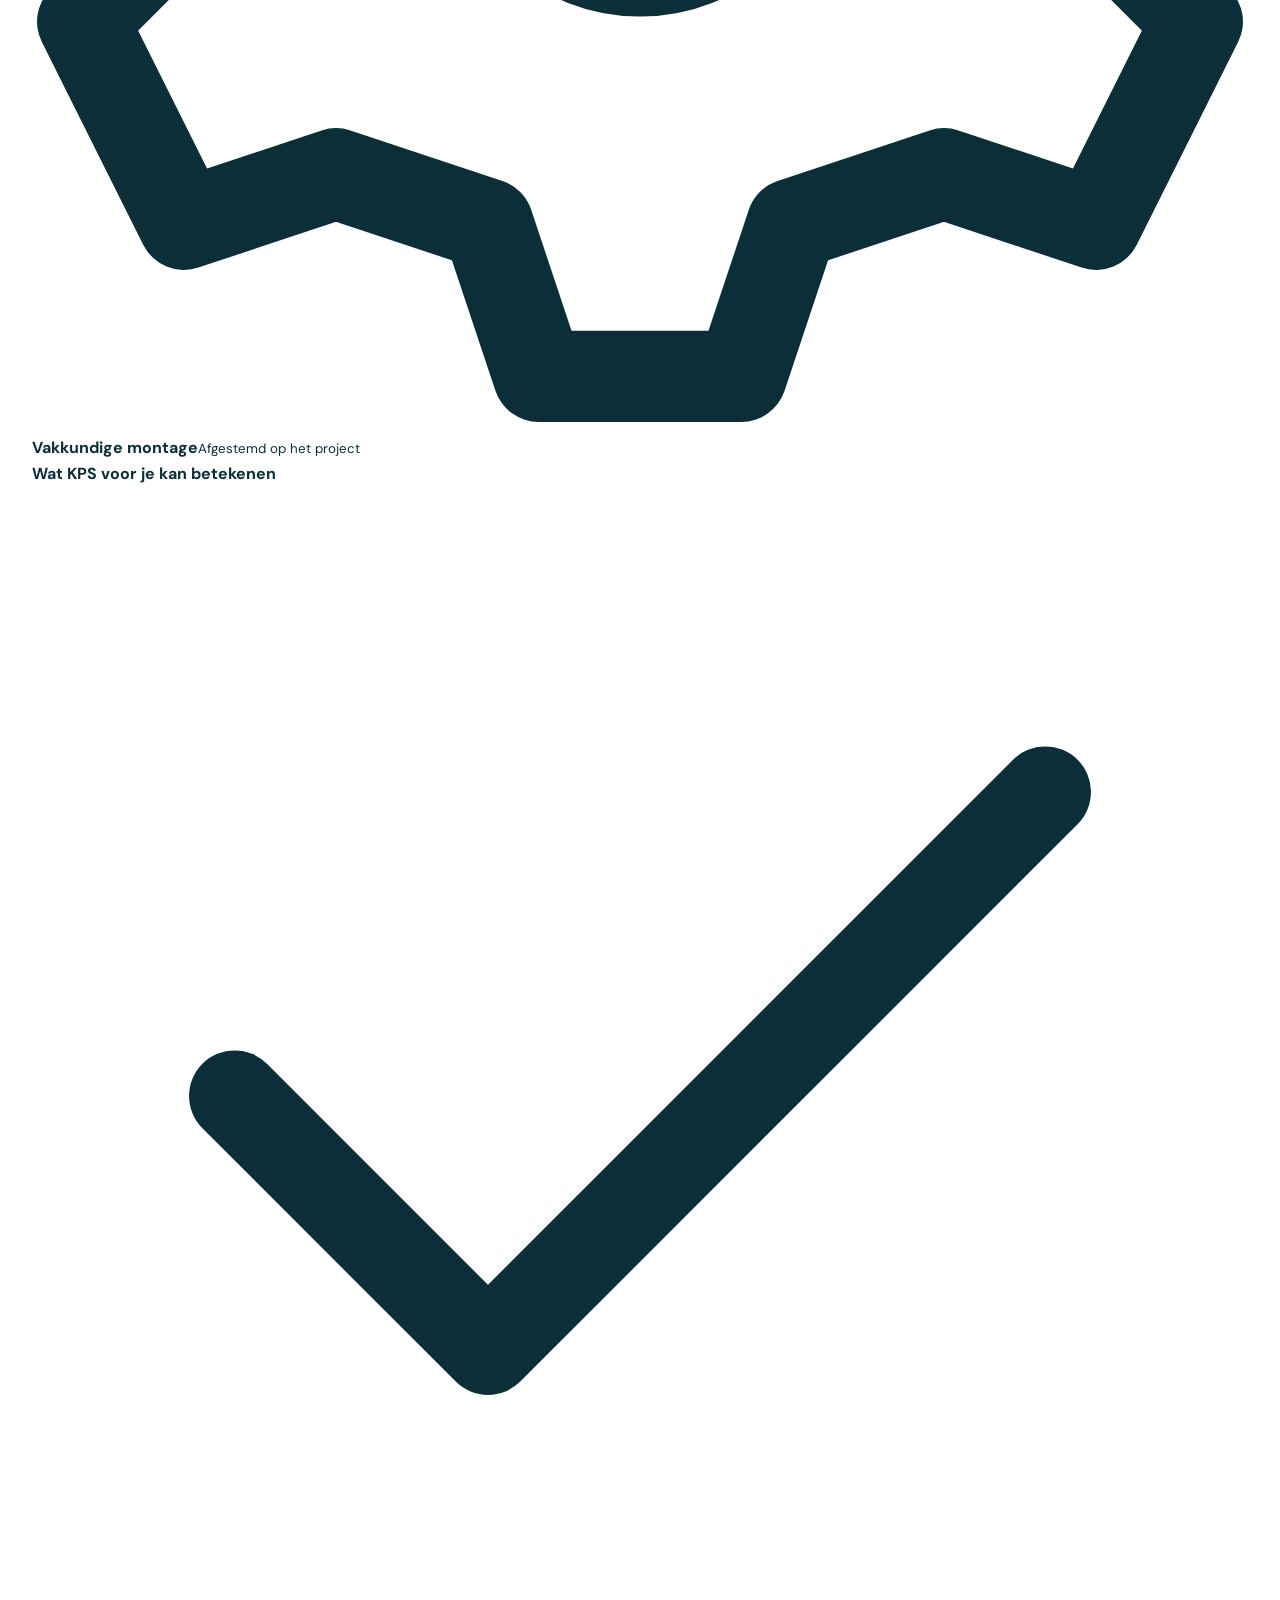
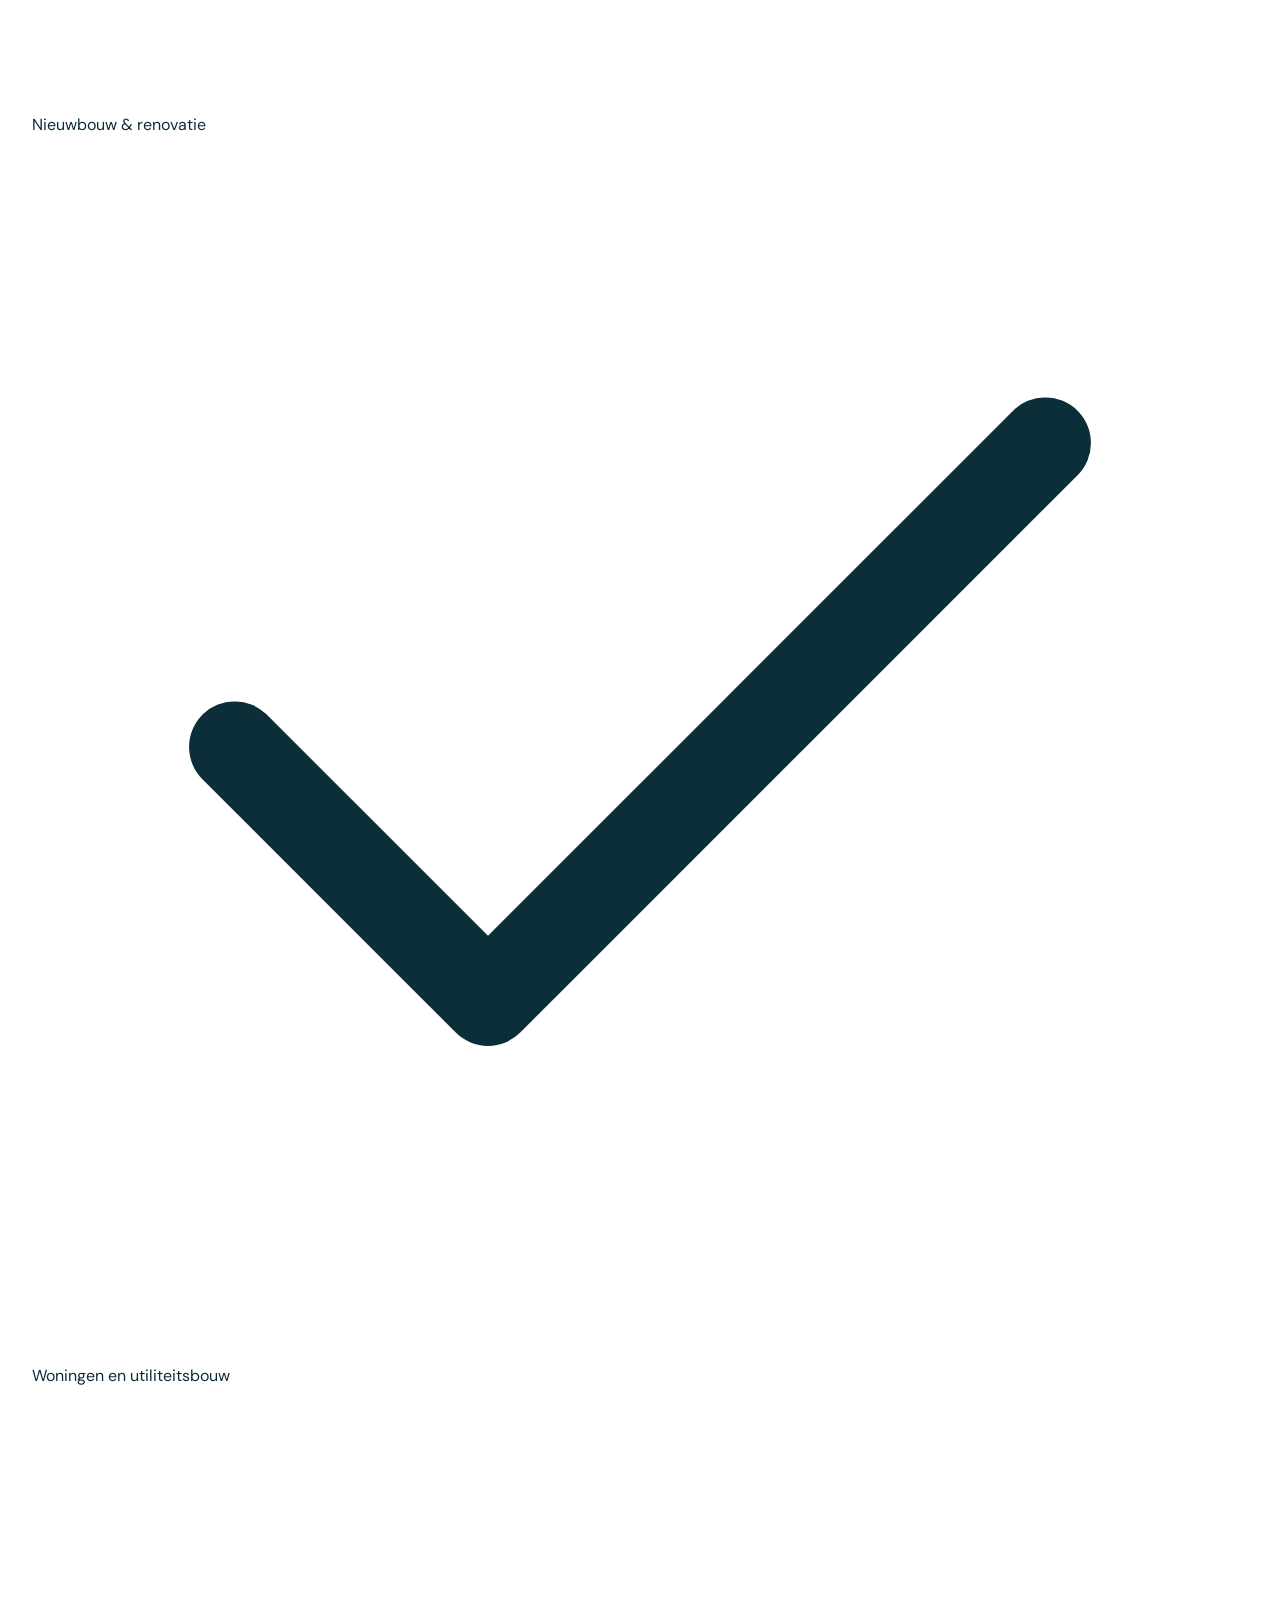
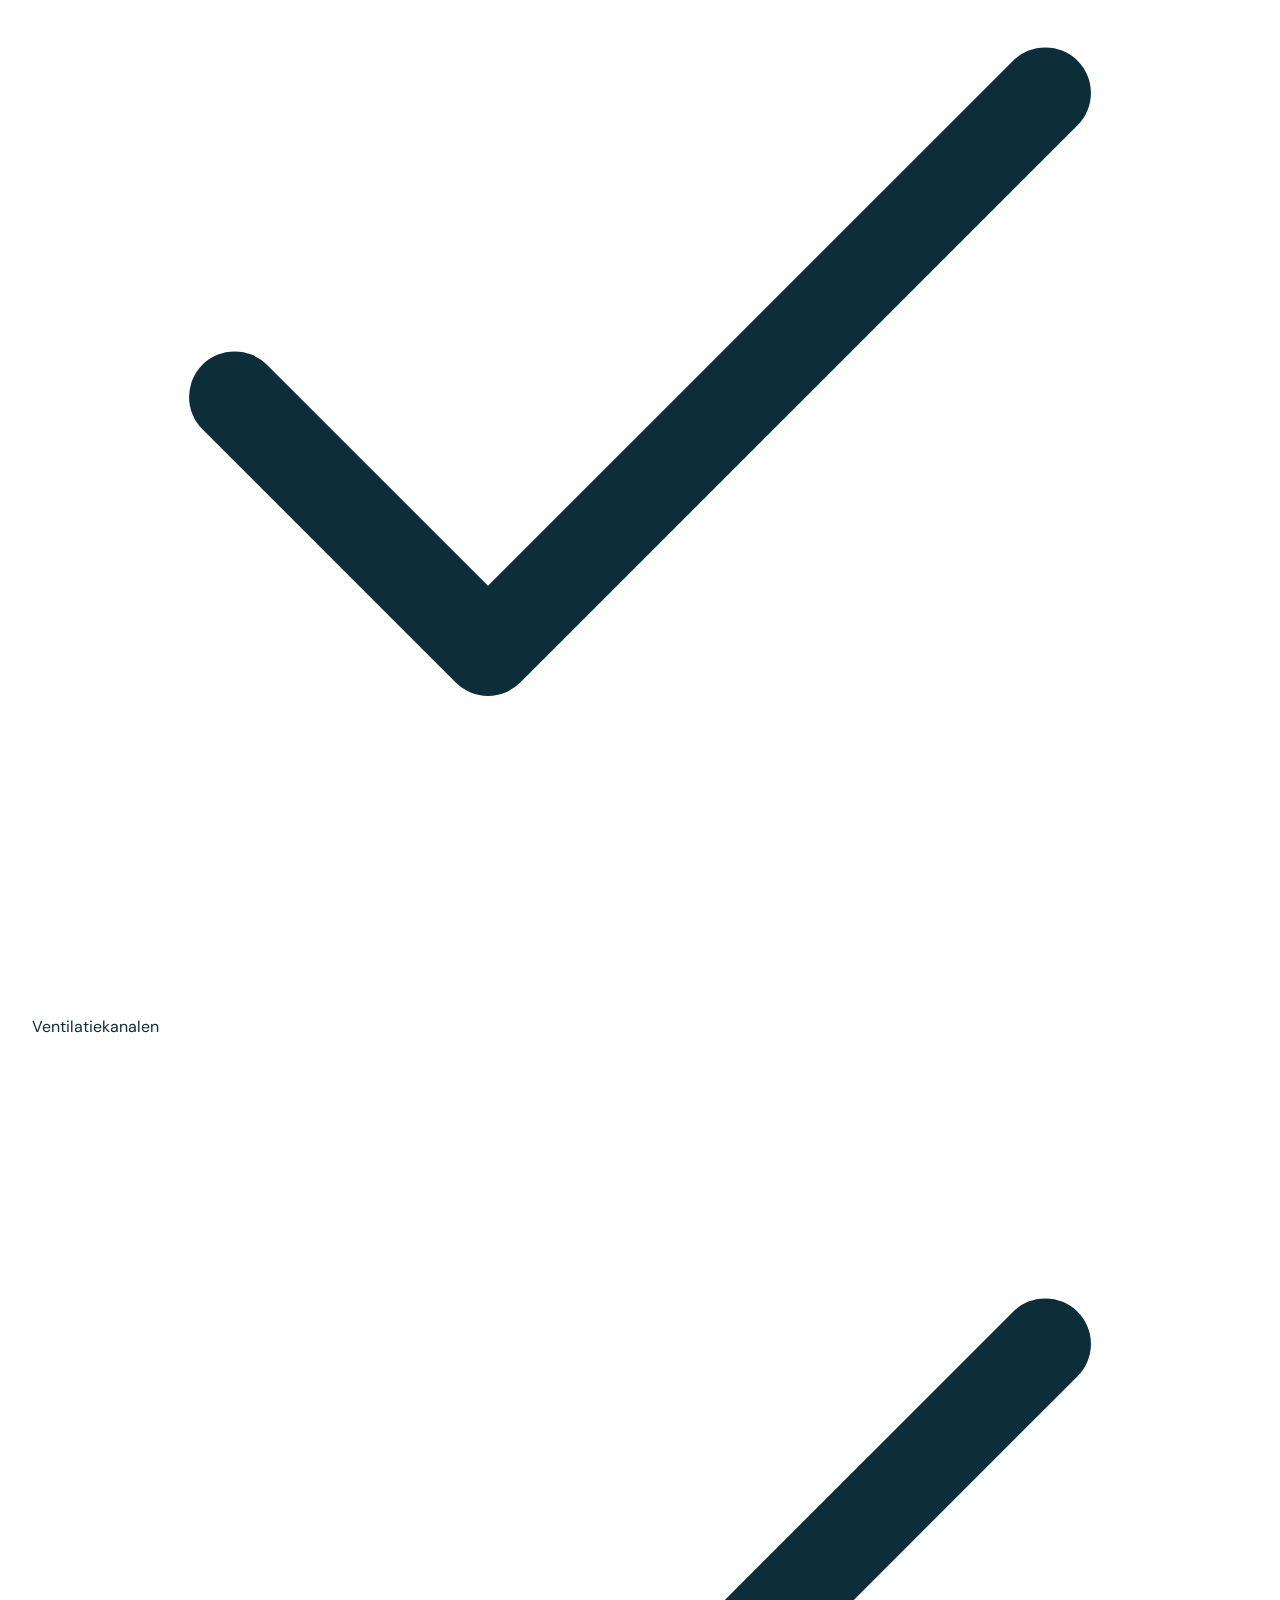
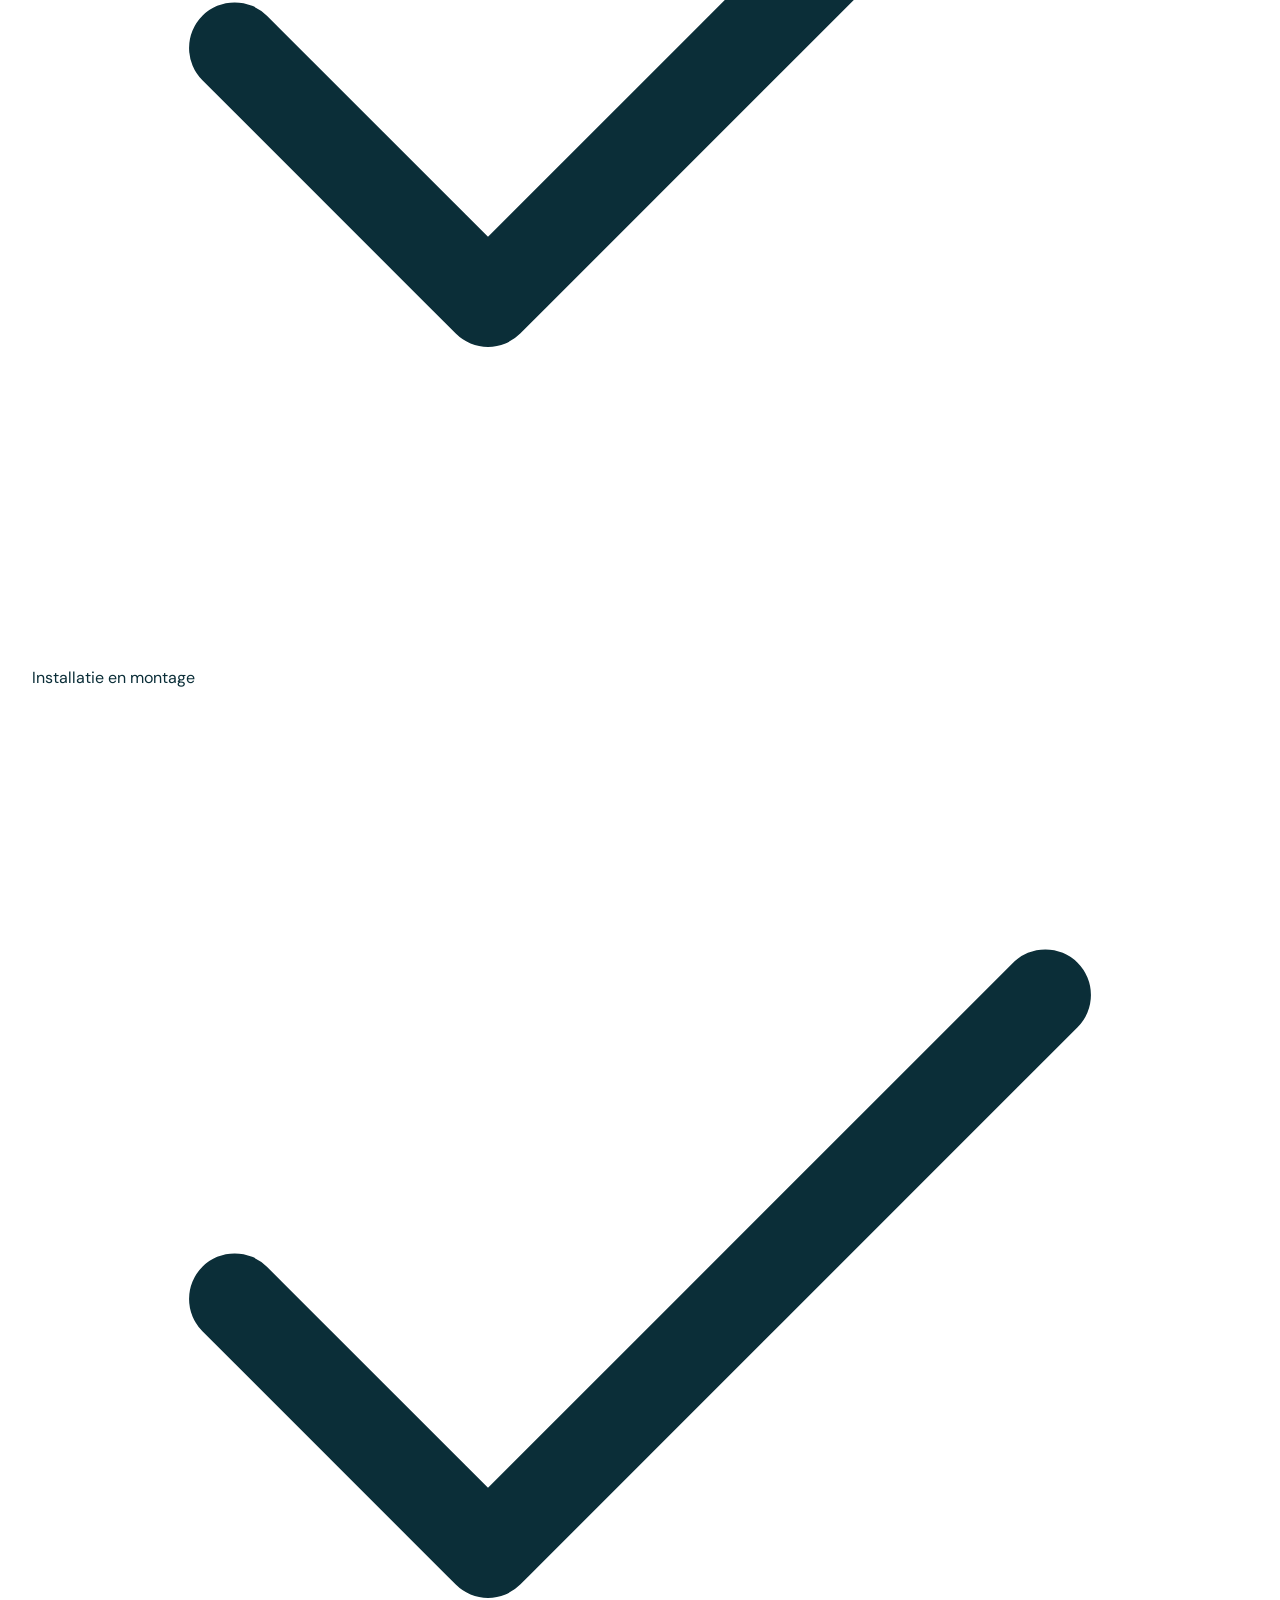
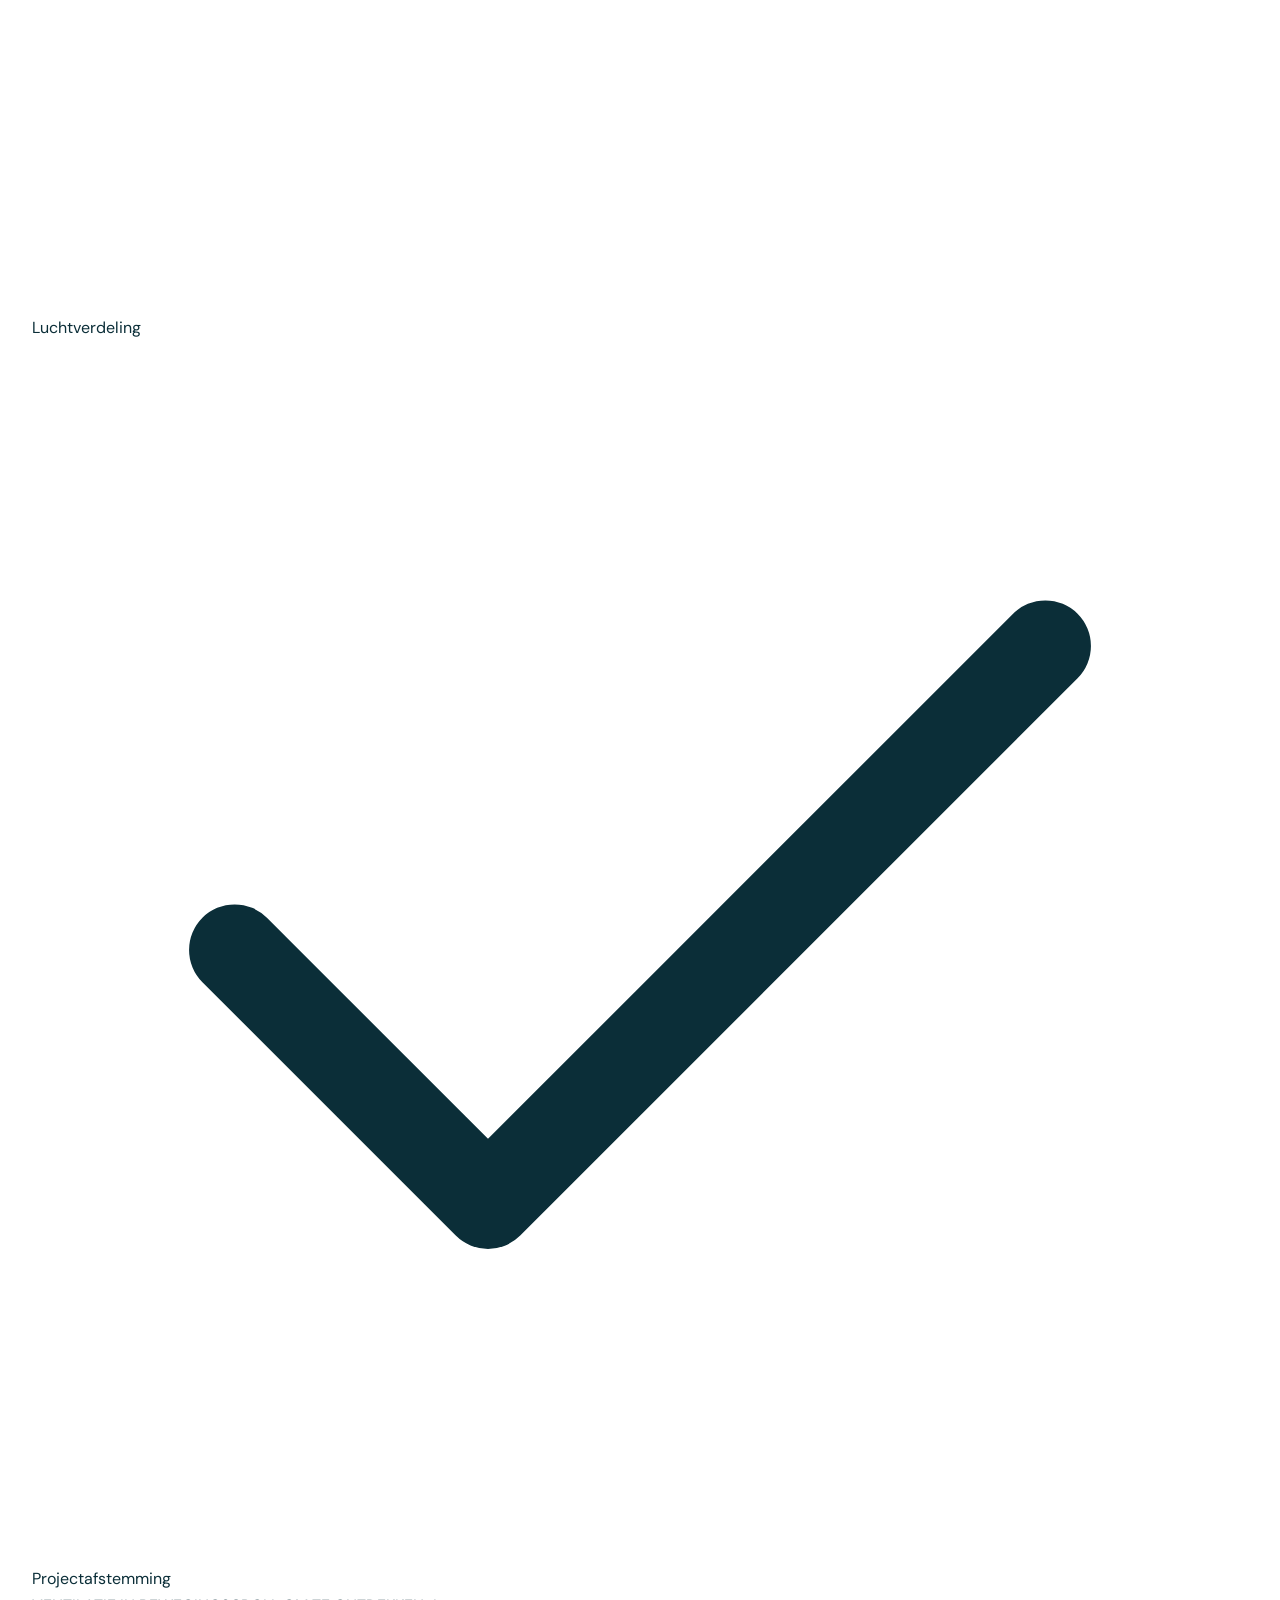
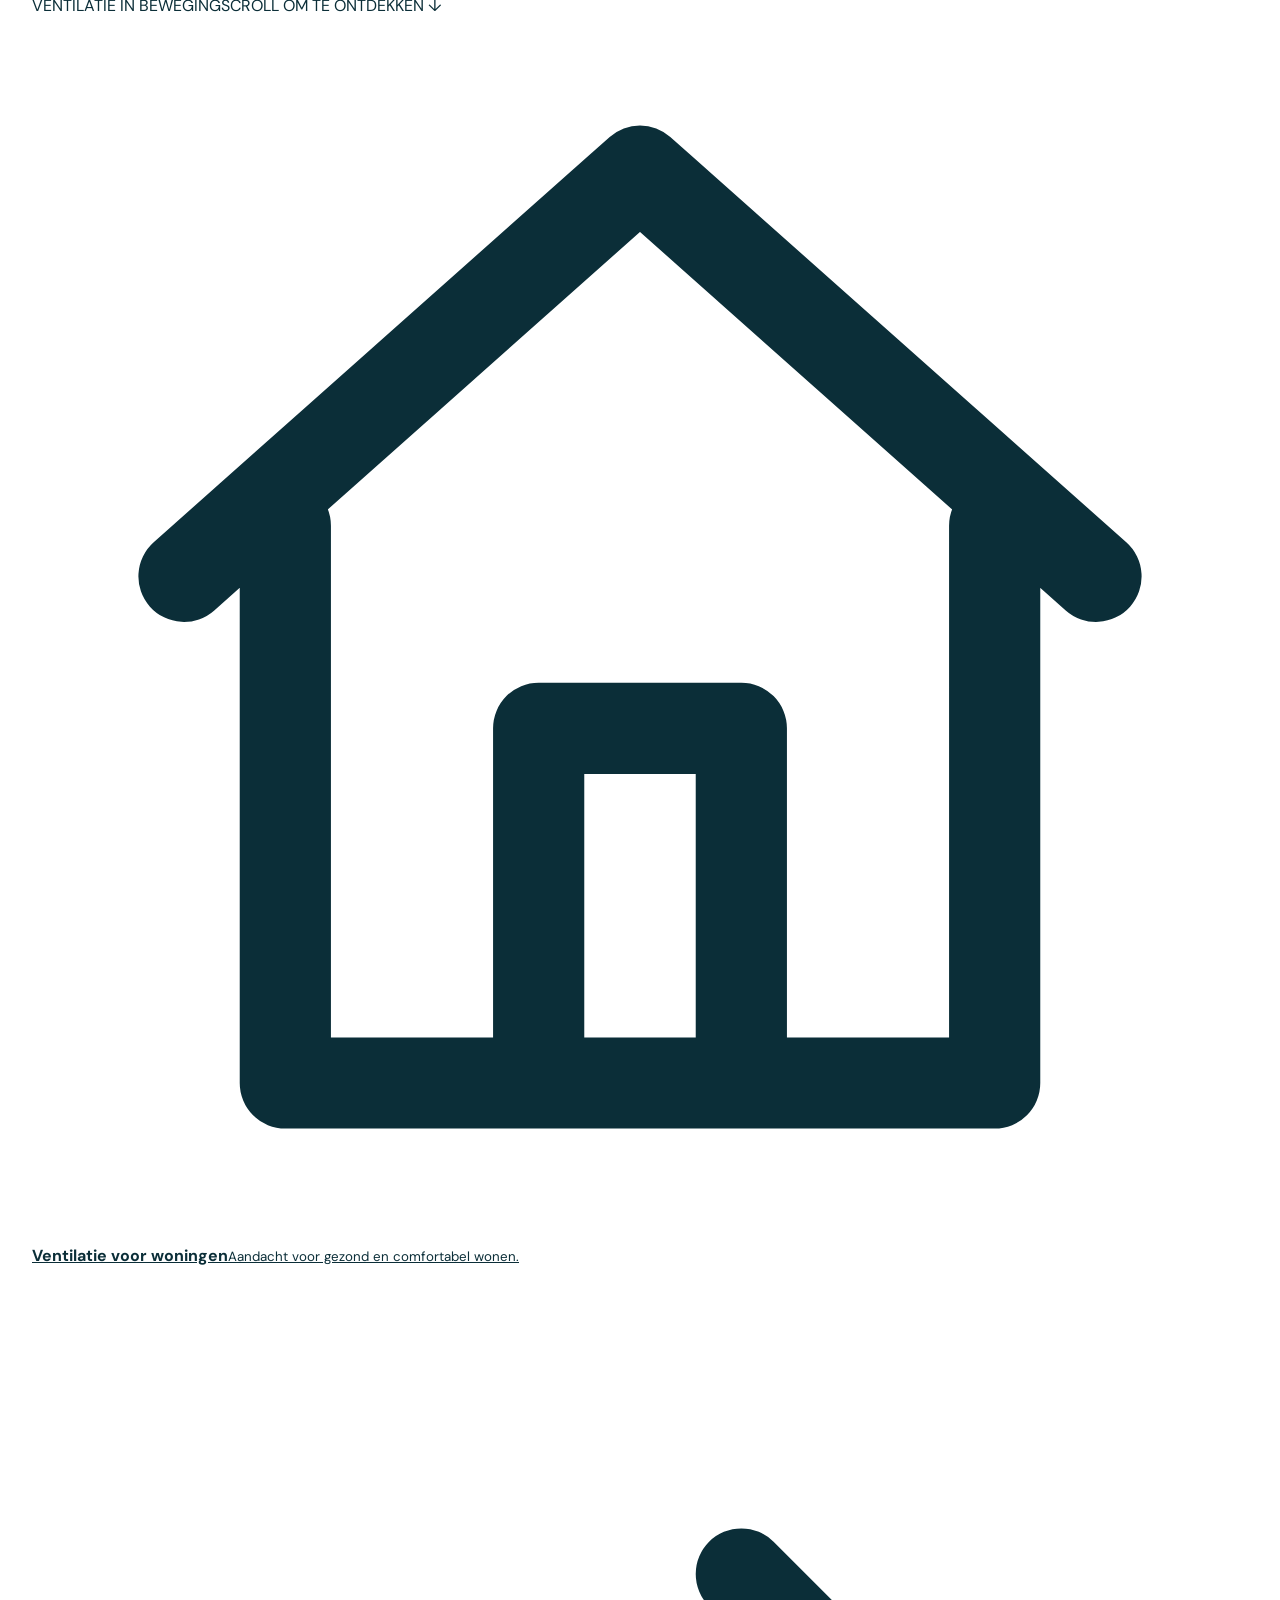
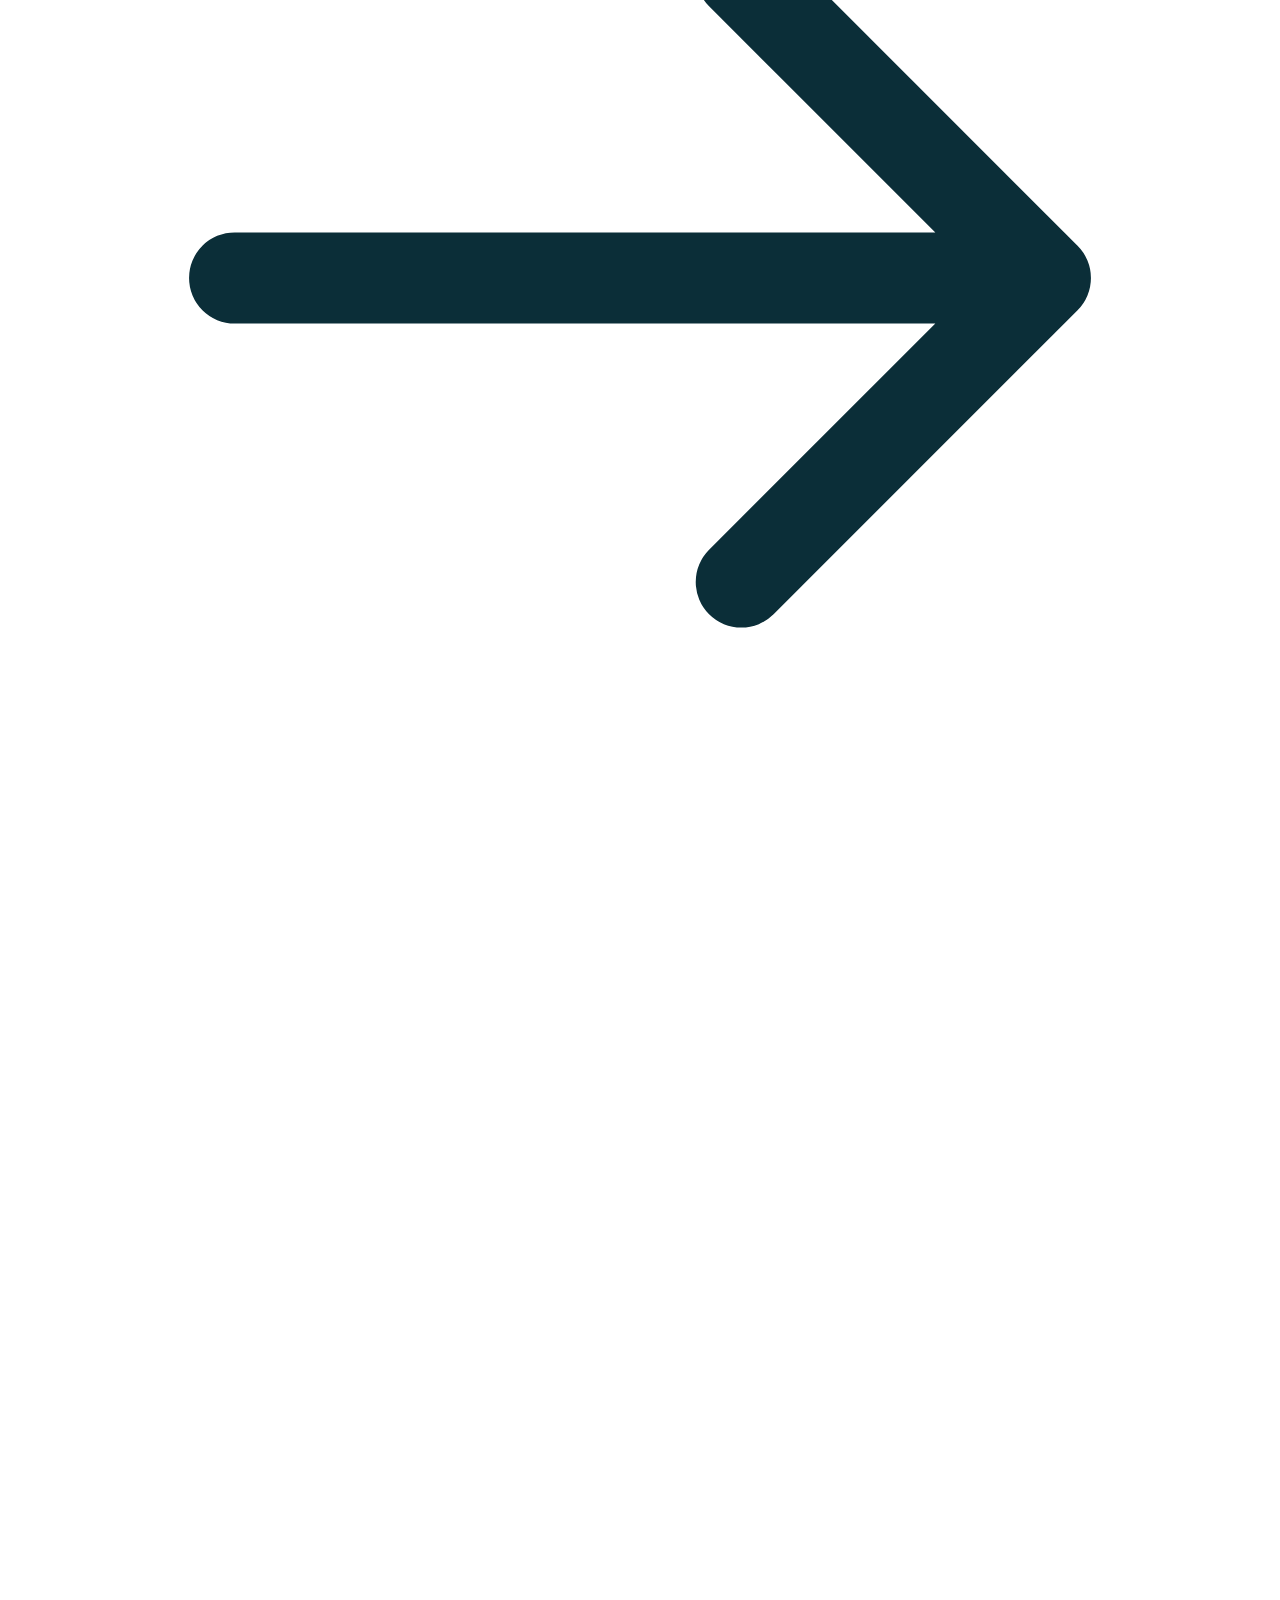
==== commit dbdcee22: "Rebuild KPS Signature homepage to match supplied visual reference with richer cards, projects and in" ====
--- a/index.html
+++ b/index.html
@@ -1 +1 @@
-<!doctype html><html lang="nl"><head><meta charset="utf-8"><meta name="viewport" content="width=device-width,initial-scale=1"><meta name="theme-color" content="#082c35"><meta name="robots" content="noindex,nofollow"><meta name="description" content="KPS Installatietechniek: ventilatie, kanaalwerk en installatiewerk voor nieuwbouw en renovatie. Bekijk de mogelijkheden."><meta property="og:type" content="website"><meta property="og:title" content="KPS Installatietechniek | Frisse lucht. Sterkere gebouwen."><meta property="og:description" content="KPS Installatietechniek: ventilatie, kanaalwerk en installatiewerk voor nieuwbouw en renovatie. Bekijk de mogelijkheden."><title>KPS Installatietechniek | Frisse lucht. Sterkere gebouwen.</title><link rel="icon" href="assets/favicon.svg" type="image/svg+xml"><link rel="preconnect" href="https://images.unsplash.com"><link rel="stylesheet" href="assets/style.css"></head><body><a class="skip-link" href="#main">Ga naar inhoud</a><header class="site-header"><div class="container header-inner"><a class="brand" href="index.html" aria-label="KPS Installatietechniek home"><span class="logo-symbol" aria-hidden="true"><span></span><span></span><span></span><span></span></span><span class="brand-type"><strong>KPS</strong><small>INSTALLATIETECHNIEK</small></span></a><nav class="site-nav" id="site-nav" aria-label="Hoofdnavigatie"><a href="index.html">Home</a><a href="diensten.html">Diensten</a><a href="projecten.html">Projecten</a><a href="over-ons.html">Over ons</a><a href="contact.html">Contact</a></nav><a class="header-cta" href="contact.html">Offerte aanvragen <svg viewBox="0 0 24 24" width="24" height="24" fill="none" stroke="currentColor" stroke-width="1.8" stroke-linecap="round" stroke-linejoin="round" aria-hidden="true"><path d="M5 12h14m-6-6 6 6-6 6"/></svg></a><button class="menu-toggle" type="button" aria-label="Menu openen" aria-expanded="false" aria-controls="site-nav"><svg viewBox="0 0 24 24" width="24" height="24" fill="none" stroke="currentColor" stroke-width="1.8" stroke-linecap="round" stroke-linejoin="round" aria-hidden="true"><path d="M4 7h16M4 12h16M4 17h16"/></svg></button></div></header><main id="main"><section class="hero"><div class="hero-photo" style="background-image:linear-gradient(90deg,rgba(4,30,40,.96) 0%,rgba(4,30,40,.88) 38%,rgba(4,30,40,.37) 78%,rgba(4,30,40,.15)),url('https://images.unsplash.com/photo-1504307651254-35680f356dfd?auto=format&fit=crop&w=1800&q=85')"></div><div class="hero-orbit" aria-hidden="true"></div><div class="container hero-inner"><div class="hero-copy"><div class="eyebrow light"><span class="eyebrow-dot"></span> VENTILATIE & INSTALLATIETECHNIEK</div><h1>Frisse lucht.<br><em>Sterkere</em><br>gebouwen.</h1><p>Goed ventilatiewerk merk je niet alleen aan de techniek, maar vooral aan het comfort. KPS Installatietechniek voor ventilatie en montage in de bouw.</p><div class="hero-actions"><a class="button button-orange" href="contact.html#aanvraag">Bespreek je project <svg viewBox="0 0 24 24" width="24" height="24" fill="none" stroke="currentColor" stroke-width="1.8" stroke-linecap="round" stroke-linejoin="round" aria-hidden="true"><path d="M5 12h14m-6-6 6 6-6 6"/></svg></a><a class="button button-outline" href="diensten.html">Ontdek onze diensten <svg viewBox="0 0 24 24" width="24" height="24" fill="none" stroke="currentColor" stroke-width="1.8" stroke-linecap="round" stroke-linejoin="round" aria-hidden="true"><path d="M5 12h14m-6-6 6 6-6 6"/></svg></a></div><div class="hero-features"><span><svg viewBox="0 0 24 24" width="24" height="24" fill="none" stroke="currentColor" stroke-width="1.8" stroke-linecap="round" stroke-linejoin="round" aria-hidden="true"><path d="M3 8h12a3 3 0 1 0-3-3M2 12h17a3 3 0 1 1-3 3M4 16h7a3 3 0 1 1-3 3"/></svg> Ventilatie</span><span><svg viewBox="0 0 24 24" width="24" height="24" fill="none" stroke="currentColor" stroke-width="1.8" stroke-linecap="round" stroke-linejoin="round" aria-hidden="true"><rect x="4" y="4" width="16" height="17" rx="2"/><path d="M9 8h2m3 0h2M9 12h2m3 0h2M9 16h2m3 0h2M11 21v-4h3v4"/></svg> Bouwprojecten</span><span><svg viewBox="0 0 24 24" width="24" height="24" fill="none" stroke="currentColor" stroke-width="1.8" stroke-linecap="round" stroke-linejoin="round" aria-hidden="true"><path d="m12 2 8 4v6c0 5-3.3 8.3-8 10-4.7-1.7-8-5-8-10V6z"/><path d="m8 12 3 3 5-6"/></svg> Zorgvuldige montage</span></div></div><aside class="hero-floating"><span class="float-kicker">WAT WE DOEN</span><span><svg viewBox="0 0 24 24" width="24" height="24" fill="none" stroke="currentColor" stroke-width="1.8" stroke-linecap="round" stroke-linejoin="round" aria-hidden="true"><path d="m5 12 4 4L19 6"/></svg> Nieuwbouw & renovatie</span><span><svg viewBox="0 0 24 24" width="24" height="24" fill="none" stroke="currentColor" stroke-width="1.8" stroke-linecap="round" stroke-linejoin="round" aria-hidden="true"><path d="m5 12 4 4L19 6"/></svg> Ventilatiekanalen</span><span><svg viewBox="0 0 24 24" width="24" height="24" fill="none" stroke="currentColor" stroke-width="1.8" stroke-linecap="round" stroke-linejoin="round" aria-hidden="true"><path d="m5 12 4 4L19 6"/></svg> Installatie & montage</span><span><svg viewBox="0 0 24 24" width="24" height="24" fill="none" stroke="currentColor" stroke-width="1.8" stroke-linecap="round" stroke-linejoin="round" aria-hidden="true"><path d="m5 12 4 4L19 6"/></svg> Utiliteitsbouw</span></aside></div><div class="hero-bottom"><div class="container"><span>SCROLL OM TE ONTDEKKEN</span><span class="scroll-line"></span><span>TECHNIEK DIE RUIMTE LAAT ADEMEN</span></div></div></section><section class="trust-strip"><div class="container trust-items"><span><svg viewBox="0 0 24 24" width="24" height="24" fill="none" stroke="currentColor" stroke-width="1.8" stroke-linecap="round" stroke-linejoin="round" aria-hidden="true"><path d="M3 8h12a3 3 0 1 0-3-3M2 12h17a3 3 0 1 1-3 3M4 16h7a3 3 0 1 1-3 3"/></svg> Ventilatie & luchtverdeling</span><span><svg viewBox="0 0 24 24" width="24" height="24" fill="none" stroke="currentColor" stroke-width="1.8" stroke-linecap="round" stroke-linejoin="round" aria-hidden="true"><rect x="4" y="4" width="16" height="17" rx="2"/><path d="M9 8h2m3 0h2M9 12h2m3 0h2M9 16h2m3 0h2M11 21v-4h3v4"/></svg> Nieuwbouw & renovatie</span><span><svg viewBox="0 0 24 24" width="24" height="24" fill="none" stroke="currentColor" stroke-width="1.8" stroke-linecap="round" stroke-linejoin="round" aria-hidden="true"><path d="M14.7 6.3a5 5 0 0 0-6.4 6.4l-5.1 5.1a2 2 0 0 0 2.8 2.8l5.1-5.1a5 5 0 0 0 6.4-6.4l-3 3-3-1 0-3z"/></svg> Montage & techniek</span><span><svg viewBox="0 0 24 24" width="24" height="24" fill="none" stroke="currentColor" stroke-width="1.8" stroke-linecap="round" stroke-linejoin="round" aria-hidden="true"><path d="M20 4C9 4 4 9 4 16a4 4 0 0 0 4 4c7 0 12-5 12-16ZM4 20c2-5 6-8 12-11"/></svg> Comfort & binnenklimaat</span></div></section><section class="section-pad services-section" id="diensten"><div class="container"><div class="section-heading"><div><span class="overline">ONZE EXPERTISE</span><h2>Techniek achter<br><em>een beter binnenklimaat.</em></h2></div><div class="heading-side"><p>Van luchtkanalen tot de montage van ventilatievoorzieningen. Voor iedere bouwsituatie kijken we naar een passende uitvoering.</p><a href="diensten.html" class="text-link">Alle diensten <svg viewBox="0 0 24 24" width="24" height="24" fill="none" stroke="currentColor" stroke-width="1.8" stroke-linecap="round" stroke-linejoin="round" aria-hidden="true"><path d="M5 12h14m-6-6 6 6-6 6"/></svg></a></div></div><div class="service-grid"><a class="service-card reveal" href="diensten.html"><div class="service-top"><span class="icon-frame"><svg viewBox="0 0 24 24" width="24" height="24" fill="none" stroke="currentColor" stroke-width="1.8" stroke-linecap="round" stroke-linejoin="round" aria-hidden="true"><path d="m3 11 9-8 9 8M5 10v11h14V10M10 21v-7h4v7"/></svg></span><span class="card-num">01</span></div><h3>Woningbouw</h3><p>Ventilatiewerk voor woningen, nieuwbouw en renovatie.</p><span class="round-arrow"><svg viewBox="0 0 24 24" width="24" height="24" fill="none" stroke="currentColor" stroke-width="1.8" stroke-linecap="round" stroke-linejoin="round" aria-hidden="true"><path d="M5 12h14m-6-6 6 6-6 6"/></svg></span></a><a class="service-card reveal" href="diensten.html"><div class="service-top"><span class="icon-frame"><svg viewBox="0 0 24 24" width="24" height="24" fill="none" stroke="currentColor" stroke-width="1.8" stroke-linecap="round" stroke-linejoin="round" aria-hidden="true"><rect x="4" y="4" width="16" height="17" rx="2"/><path d="M9 8h2m3 0h2M9 12h2m3 0h2M9 16h2m3 0h2M11 21v-4h3v4"/></svg></span><span class="card-num">02</span></div><h3>Utiliteitsbouw</h3><p>Montage en ventilatievoorzieningen voor zakelijke gebouwen.</p><span class="round-arrow"><svg viewBox="0 0 24 24" width="24" height="24" fill="none" stroke="currentColor" stroke-width="1.8" stroke-linecap="round" stroke-linejoin="round" aria-hidden="true"><path d="M5 12h14m-6-6 6 6-6 6"/></svg></span></a><a class="service-card reveal" href="diensten.html"><div class="service-top"><span class="icon-frame"><svg viewBox="0 0 24 24" width="24" height="24" fill="none" stroke="currentColor" stroke-width="1.8" stroke-linecap="round" stroke-linejoin="round" aria-hidden="true"><path d="M3 8h12a3 3 0 1 0-3-3M2 12h17a3 3 0 1 1-3 3M4 16h7a3 3 0 1 1-3 3"/></svg></span><span class="card-num">03</span></div><h3>Kanaalwerk & luchtverdeling</h3><p>Luchtkanalen en onderdelen zorgvuldig gemonteerd.</p><span class="round-arrow"><svg viewBox="0 0 24 24" width="24" height="24" fill="none" stroke="currentColor" stroke-width="1.8" stroke-linecap="round" stroke-linejoin="round" aria-hidden="true"><path d="M5 12h14m-6-6 6 6-6 6"/></svg></span></a><a class="service-card reveal" href="diensten.html"><div class="service-top"><span class="icon-frame"><svg viewBox="0 0 24 24" width="24" height="24" fill="none" stroke="currentColor" stroke-width="1.8" stroke-linecap="round" stroke-linejoin="round" aria-hidden="true"><path d="M14.7 6.3a5 5 0 0 0-6.4 6.4l-5.1 5.1a2 2 0 0 0 2.8 2.8l5.1-5.1a5 5 0 0 0 6.4-6.4l-3 3-3-1 0-3z"/></svg></span><span class="card-num">04</span></div><h3>Installatie & montage</h3><p>Praktische ondersteuning bij technische installatiewerkzaamheden.</p><span class="round-arrow"><svg viewBox="0 0 24 24" width="24" height="24" fill="none" stroke="currentColor" stroke-width="1.8" stroke-linecap="round" stroke-linejoin="round" aria-hidden="true"><path d="M5 12h14m-6-6 6 6-6 6"/></svg></span></a></div></div></section><section class="statement"><div class="container statement-inner"><span class="overline">DE JUISTE LUCHTSTROOM</span><p>Een goed gebouw begint bij de basis. <em>Wij richten ons op ventilatie die past bij de ruimte én het project.</em></p><span class="statement-star"><svg viewBox="0 0 24 24" width="24" height="24" fill="none" stroke="currentColor" stroke-width="1.8" stroke-linecap="round" stroke-linejoin="round" aria-hidden="true"><path d="m12 2 2.2 7.8L22 12l-7.8 2.2L12 22l-2.2-7.8L2 12l7.8-2.2z"/></svg></span></div></section><section class="section-pad project-section"><div class="container"><div class="section-heading"><div><span class="overline">PROJECTINSPIRATIE</span><h2>Van techniek<br>naar <em>tastbaar resultaat.</em></h2></div><div class="heading-side"><p>Een visuele indruk van bouw- en ventilatieomgevingen. Deze sfeerbeelden zijn geen afgeronde projecten van KPS.</p><a class="text-link" href="projecten.html">Bekijk alle beelden <svg viewBox="0 0 24 24" width="24" height="24" fill="none" stroke="currentColor" stroke-width="1.8" stroke-linecap="round" stroke-linejoin="round" aria-hidden="true"><path d="M5 12h14m-6-6 6 6-6 6"/></svg></a></div></div><div class="project-grid"><article class="project-card reveal"><div class="project-image"><img src="https://images.unsplash.com/photo-1487958449943-2429e8be8625?auto=format&fit=crop&w=1100&q=85" alt="Illustratief sfeerbeeld: nieuwbouw & ventilatie" loading="lazy" decoding="async"><span class="photo-label">Illustratief sfeerbeeld</span></div><div class="project-meta"><span>PROJECTINSPIRATIE / 01</span><span><svg viewBox="0 0 24 24" width="24" height="24" fill="none" stroke="currentColor" stroke-width="1.8" stroke-linecap="round" stroke-linejoin="round" aria-hidden="true"><path d="M5 12h14m-6-6 6 6-6 6"/></svg></span></div><h3>Nieuwbouw & ventilatie</h3><p>Ventilatie bij moderne bouwprojecten</p></article><article class="project-card reveal"><div class="project-image"><img src="https://images.unsplash.com/photo-1581092160562-40aa08e78837?auto=format&fit=crop&w=1000&q=85" alt="Illustratief sfeerbeeld: technische installaties" loading="lazy" decoding="async"><span class="photo-label">Illustratief sfeerbeeld</span></div><div class="project-meta"><span>PROJECTINSPIRATIE / 02</span><span><svg viewBox="0 0 24 24" width="24" height="24" fill="none" stroke="currentColor" stroke-width="1.8" stroke-linecap="round" stroke-linejoin="round" aria-hidden="true"><path d="M5 12h14m-6-6 6 6-6 6"/></svg></span></div><h3>Technische installaties</h3><p>Technische ruimtes en montage</p></article><article class="project-card reveal"><div class="project-image"><img src="https://images.unsplash.com/photo-1497366754035-f200968a6e72?auto=format&fit=crop&w=1000&q=85" alt="Illustratief sfeerbeeld: utiliteitsbouw" loading="lazy" decoding="async"><span class="photo-label">Illustratief sfeerbeeld</span></div><div class="project-meta"><span>PROJECTINSPIRATIE / 03</span><span><svg viewBox="0 0 24 24" width="24" height="24" fill="none" stroke="currentColor" stroke-width="1.8" stroke-linecap="round" stroke-linejoin="round" aria-hidden="true"><path d="M5 12h14m-6-6 6 6-6 6"/></svg></span></div><h3>Utiliteitsbouw</h3><p>Comfort in werk- en leefomgevingen</p></article><article class="project-card reveal"><div class="project-image"><img src="https://images.unsplash.com/photo-1497366811353-6870744d04b2?auto=format&fit=crop&w=1100&q=85" alt="Illustratief sfeerbeeld: renovatie" loading="lazy" decoding="async"><span class="photo-label">Illustratief sfeerbeeld</span></div><div class="project-meta"><span>PROJECTINSPIRATIE / 04</span><span><svg viewBox="0 0 24 24" width="24" height="24" fill="none" stroke="currentColor" stroke-width="1.8" stroke-linecap="round" stroke-linejoin="round" aria-hidden="true"><path d="M5 12h14m-6-6 6 6-6 6"/></svg></span></div><h3>Renovatie</h3><p>Een frisse basis voor bestaande gebouwen</p></article></div></div></section><section class="feature-section"><div class="feature-image"><img src="https://images.unsplash.com/photo-1497366811353-6870744d04b2?auto=format&fit=crop&w=1100&q=85" alt="Illustratief beeld van een modern interieur en binnenklimaat" loading="lazy"></div><div class="feature-content"><span class="overline">WAAROM VENTILATIE TELT</span><h2>Meer comfort.<br><em>Meer aandacht<br>voor lucht.</em></h2><p>Ventilatie speelt een belangrijke rol in het binnenklimaat. De juiste uitvoering vraagt om doordacht kanaalwerk, een passende installatie en afstemming met de bouw.</p><div class="feature-points"><span><svg viewBox="0 0 24 24" width="24" height="24" fill="none" stroke="currentColor" stroke-width="1.8" stroke-linecap="round" stroke-linejoin="round" aria-hidden="true"><path d="m5 12 4 4L19 6"/></svg> Doordachte montage</span><span><svg viewBox="0 0 24 24" width="24" height="24" fill="none" stroke="currentColor" stroke-width="1.8" stroke-linecap="round" stroke-linejoin="round" aria-hidden="true"><path d="m5 12 4 4L19 6"/></svg> Aandacht voor de bouwsituatie</span><span><svg viewBox="0 0 24 24" width="24" height="24" fill="none" stroke="currentColor" stroke-width="1.8" stroke-linecap="round" stroke-linejoin="round" aria-hidden="true"><path d="m5 12 4 4L19 6"/></svg> Duidelijke communicatie</span></div><a href="over-ons.html" class="button button-dark">Leer KPS kennen <svg viewBox="0 0 24 24" width="24" height="24" fill="none" stroke="currentColor" stroke-width="1.8" stroke-linecap="round" stroke-linejoin="round" aria-hidden="true"><path d="M5 12h14m-6-6 6 6-6 6"/></svg></a></div></section><section class="section-pad process-section"><div class="container"><div class="section-heading"><div><span class="overline">ZO WERKEN WE</span><h2>Van eerste gesprek<br>tot <em>uitvoering.</em></h2></div><div class="heading-side"><p>Heldere stappen maken het werk overzichtelijk. Zo weet je wat je kunt verwachten.</p></div></div><div class="process-grid"><div class="process-item reveal"><span>01</span><svg viewBox="0 0 24 24" width="24" height="24" fill="none" stroke="currentColor" stroke-width="1.8" stroke-linecap="round" stroke-linejoin="round" aria-hidden="true"><rect x="3" y="5" width="18" height="14" rx="2"/><path d="m3 7 9 6 9-6"/></svg><h3>Contact</h3><p>Vertel ons over het project, de locatie en de werkzaamheden.</p></div><div class="process-item reveal"><span>02</span><svg viewBox="0 0 24 24" width="24" height="24" fill="none" stroke="currentColor" stroke-width="1.8" stroke-linecap="round" stroke-linejoin="round" aria-hidden="true"><path d="M14.7 6.3a5 5 0 0 0-6.4 6.4l-5.1 5.1a2 2 0 0 0 2.8 2.8l5.1-5.1a5 5 0 0 0 6.4-6.4l-3 3-3-1 0-3z"/></svg><h3>Afstemming</h3><p>We bespreken de aanpak, mogelijkheden en planning.</p></div><div class="process-item reveal"><span>03</span><svg viewBox="0 0 24 24" width="24" height="24" fill="none" stroke="currentColor" stroke-width="1.8" stroke-linecap="round" stroke-linejoin="round" aria-hidden="true"><path d="m12 2 8 4v6c0 5-3.3 8.3-8 10-4.7-1.7-8-5-8-10V6z"/><path d="m8 12 3 3 5-6"/></svg><h3>Uitvoering</h3><p>Na akkoord kan het afgesproken werk worden ingepland.</p></div></div></div></section><section class="faq-section section-pad"><div class="container faq-layout"><div><span class="overline">VEELGESTELDE VRAGEN</span><h2>Goed om<br><em>te weten.</em></h2><p>Antwoorden op een paar veelgestelde vragen over samenwerken met KPS.</p></div><div class="faq-list"><details><summary>Welke werkzaamheden kan KPS uitvoeren? <svg viewBox="0 0 24 24" width="24" height="24" fill="none" stroke="currentColor" stroke-width="1.8" stroke-linecap="round" stroke-linejoin="round" aria-hidden="true"><path d="m6 9 6 6 6-6"/></svg></summary><p>Ventilatie- en montagewerk in de bouw, waaronder kanaalwerk en installatiewerkzaamheden. De exacte scope wordt per aanvraag afgestemd.</p></details><details><summary>Kan ik een offerte aanvragen? <svg viewBox="0 0 24 24" width="24" height="24" fill="none" stroke="currentColor" stroke-width="1.8" stroke-linecap="round" stroke-linejoin="round" aria-hidden="true"><path d="m6 9 6 6 6-6"/></svg></summary><p>Je kunt het project bespreken. Het online formulier is nog niet actief totdat een zakelijk ontvangstadres is gekoppeld.</p></details><details><summary>Zijn de getoonde foto's echte projecten? <svg viewBox="0 0 24 24" width="24" height="24" fill="none" stroke="currentColor" stroke-width="1.8" stroke-linecap="round" stroke-linejoin="round" aria-hidden="true"><path d="m6 9 6 6 6-6"/></svg></summary><p>Nee. Het zijn tijdelijke sfeerbeelden. Echte projectfoto's worden pas toegevoegd wanneer Kenneth ze heeft aangeleverd.</p></details><details><summary>Hoe verloopt een samenwerking? <svg viewBox="0 0 24 24" width="24" height="24" fill="none" stroke="currentColor" stroke-width="1.8" stroke-linecap="round" stroke-linejoin="round" aria-hidden="true"><path d="m6 9 6 6 6-6"/></svg></summary><p>We starten met de projectinformatie, stemmen de werkzaamheden en voorwaarden af en plannen na akkoord de uitvoering.</p></details></div></div></section><section class="contact-section section-pad" id="contact"><div class="container contact-layout"><div class="contact-intro reveal"><span class="overline">SAMEN AAN DE SLAG</span><h2>Goede plannen<br>beginnen met<br><em>een gesprek.</em></h2><p>Een ventilatievraagstuk, een nieuw bouwproject of montagewerkzaamheden? KPS denkt graag mee over de mogelijkheden.</p><div class="contact-benefits"><span><svg viewBox="0 0 24 24" width="24" height="24" fill="none" stroke="currentColor" stroke-width="1.8" stroke-linecap="round" stroke-linejoin="round" aria-hidden="true"><path d="m5 12 4 4L19 6"/></svg> Duidelijke projectafstemming</span><span><svg viewBox="0 0 24 24" width="24" height="24" fill="none" stroke="currentColor" stroke-width="1.8" stroke-linecap="round" stroke-linejoin="round" aria-hidden="true"><path d="m5 12 4 4L19 6"/></svg> Praktische aanpak</span><span><svg viewBox="0 0 24 24" width="24" height="24" fill="none" stroke="currentColor" stroke-width="1.8" stroke-linecap="round" stroke-linejoin="round" aria-hidden="true"><path d="m5 12 4 4L19 6"/></svg> Persoonlijk contact</span></div><div class="contact-visual"><img src="https://images.unsplash.com/photo-1503387762-592deb58ef4e?auto=format&fit=crop&w=1200&q=85" loading="lazy" alt="Architectuur en bouw als sfeerbeeld"><span>BOUWEN AAN EEN GEZOND BINNENKLIMAAT</span></div></div><div class="quote-panel" id="aanvraag"><div class="quote-head"><span class="overline">START HIER</span><h2>Vertel ons over<br>jouw project.</h2><p>Een vraag of een nieuw project? Vul de gegevens in om je aanvraag voor te bereiden.</p></div><form id="contact-form" class="quote-form"><input class="honeypot" name="website" tabindex="-1" autocomplete="off" aria-hidden="true"><div class="form-grid"><label>Naam <span>*</span><input name="naam" autocomplete="name" required placeholder="Je volledige naam"></label><label>Bedrijfsnaam<input name="bedrijf" autocomplete="organization" placeholder="Optioneel"></label><label>E-mailadres <span>*</span><input type="email" name="email" autocomplete="email" required placeholder="naam@bedrijf.nl"></label><label>Telefoonnummer<input type="tel" name="telefoon" autocomplete="tel" placeholder="06 ..."></label><label>Type project<select name="dienst"><option value="">Maak een keuze</option><option>Nieuwbouw</option><option>Renovatie</option><option>Ventilatiekanalen</option><option>Ventilatie-installatie</option><option>Anders</option></select></label><label>Contactvoorkeur<select name="voorkeur"><option>E-mail</option><option>Telefonisch</option><option>Geen voorkeur</option></select></label><label class="full">Projectomschrijving <span>*</span><textarea name="bericht" rows="5" required placeholder="Vertel kort over de werkzaamheden, locatie en planning..."></textarea></label></div><label class="privacy-check"><input type="checkbox" name="privacy_akkoord" required><span>Ik heb de <a href="privacy.html">privacyverklaring</a> gelezen en ga akkoord met verwerking van mijn gegevens voor deze aanvraag.</span></label><button class="button button-orange button-wide" type="submit" disabled>Verzenden binnenkort <svg viewBox="0 0 24 24" width="24" height="24" fill="none" stroke="currentColor" stroke-width="1.8" stroke-linecap="round" stroke-linejoin="round" aria-hidden="true"><path d="M5 12h14m-6-6 6 6-6 6"/></svg></button><p class="form-status" role="status">Demo: verzending is nog niet actief. Eerst moet het zakelijke ontvangstadres en een veilige formulierdienst worden gekoppeld.</p></form></div></div></section></main><footer class="footer"><div class="container"><div class="footer-top"><div><a class="brand footer-brand" href="index.html"><span class="logo-symbol" aria-hidden="true"><span></span><span></span><span></span><span></span></span><span class="brand-type"><strong>KPS</strong><small>INSTALLATIETECHNIEK</small></span></a><p>Frisse lucht. Sterkere gebouwen.<br>Ventilatie- en installatiewerk voor de bouw.</p></div><div><h3>Ontdek</h3><a href="diensten.html">Diensten</a><a href="projecten.html">Projectinspiratie</a><a href="over-ons.html">Over ons</a></div><div><h3>Contact</h3><a href="contact.html">Contact opnemen</a><a href="contact.html#aanvraag">Project bespreken</a><a href="privacy.html">Privacyverklaring</a></div><div class="footer-note"><span class="overline">KPS INSTALLATIETECHNIEK</span><p>Van eerste afstemming tot zorgvuldige montage.</p><a href="contact.html" class="text-link">Laten we kennismaken <svg viewBox="0 0 24 24" width="24" height="24" fill="none" stroke="currentColor" stroke-width="1.8" stroke-linecap="round" stroke-linejoin="round" aria-hidden="true"><path d="M5 12h14m-6-6 6 6-6 6"/></svg></a></div></div><div class="footer-bottom"><span>© <span data-year>2026</span> KPS Installatietechniek</span><span>Demowebsite · bedrijfsgegevens en referenties ter bevestiging</span><span>Ontwikkeld als klantdemo</span></div></div></footer><script src="assets/main.js" defer></script></body></html>+<!doctype html><html lang="nl"><head><meta charset="utf-8"><meta name="viewport" content="width=device-width,initial-scale=1"><meta name="theme-color" content="#082c35"><meta name="robots" content="noindex,nofollow"><meta name="description" content="KPS Installatietechniek: ventilatie, kanaalwerk en installatiewerk voor nieuwbouw en renovatie. Bekijk de mogelijkheden."><meta property="og:type" content="website"><meta property="og:title" content="KPS Installatietechniek | Frisse lucht. Sterkere gebouwen."><meta property="og:description" content="KPS Installatietechniek: ventilatie, kanaalwerk en installatiewerk voor nieuwbouw en renovatie. Bekijk de mogelijkheden."><title>KPS Installatietechniek | Frisse lucht. Sterkere gebouwen.</title><link rel="icon" href="assets/favicon.svg" type="image/svg+xml"><link rel="preconnect" href="https://images.unsplash.com"><link rel="stylesheet" href="assets/style.css"></head><body><a class="skip-link" href="#main">Ga naar inhoud</a><header class="site-header"><div class="container header-inner"><a class="brand" href="index.html" aria-label="KPS Installatietechniek home"><span class="logo-symbol" aria-hidden="true"><span></span><span></span><span></span><span></span></span><span class="brand-type"><strong>KPS</strong><small>INSTALLATIETECHNIEK</small></span></a><nav class="site-nav" id="site-nav" aria-label="Hoofdnavigatie"><a href="index.html">Home</a><a href="diensten.html">Diensten</a><a href="projecten.html">Projecten</a><a href="over-ons.html">Over ons</a><a href="contact.html">Contact</a></nav><a class="header-cta" href="contact.html">Offerte aanvragen <svg viewBox="0 0 24 24" width="24" height="24" fill="none" stroke="currentColor" stroke-width="1.8" stroke-linecap="round" stroke-linejoin="round" aria-hidden="true"><path d="M5 12h14m-6-6 6 6-6 6"/></svg></a><button class="menu-toggle" type="button" aria-label="Menu openen" aria-expanded="false" aria-controls="site-nav"><svg viewBox="0 0 24 24" width="24" height="24" fill="none" stroke="currentColor" stroke-width="1.8" stroke-linecap="round" stroke-linejoin="round" aria-hidden="true"><path d="M4 7h16M4 12h16M4 17h16"/></svg></button></div></header><main id="main" class="reference-home"><section class="ref-hero"><div class="ref-hero-photo"></div><div class="container ref-hero-content"><div class="ref-hero-left"><span class="ref-pill"><svg viewBox="0 0 24 24" fill="none" stroke="currentColor" stroke-width="1.8" stroke-linecap="round" stroke-linejoin="round" aria-hidden="true"><path d="m12 2 2 8 8 2-8 2-2 8-2-8-8-2 8-2z"/></svg> VENTILATIE & INSTALLATIETECHNIEK</span><h1>Frisse lucht.<br><em>Sterkere gebouwen.</em></h1><p>KPS Installatietechniek voor ventilatie en installatiewerk in de bouw. Van doordacht kanaalwerk tot zorgvuldige montage.</p><div class="ref-actions"><a href="contact.html#aanvraag" class="button button-orange">Offerte aanvragen <svg viewBox="0 0 24 24" fill="none" stroke="currentColor" stroke-width="1.8" stroke-linecap="round" stroke-linejoin="round" aria-hidden="true"><path d="M4 12h16m-6-6 6 6-6 6"/></svg></a><a href="diensten.html" class="button button-outline">Onze diensten <svg viewBox="0 0 24 24" fill="none" stroke="currentColor" stroke-width="1.8" stroke-linecap="round" stroke-linejoin="round" aria-hidden="true"><path d="M4 12h16m-6-6 6 6-6 6"/></svg></a></div><div class="ref-hero-benefits"><span><svg viewBox="0 0 24 24" fill="none" stroke="currentColor" stroke-width="1.8" stroke-linecap="round" stroke-linejoin="round" aria-hidden="true"><path d="M20 4C8 4 4 10 4 16a4 4 0 0 0 4 4c7 0 12-5 12-16ZM4 20c3-6 7-9 12-11"/></svg> <span><b>Gezond binnenklimaat</b><small>Frisse lucht voor elke ruimte</small></span></span><span><svg viewBox="0 0 24 24" fill="none" stroke="currentColor" stroke-width="1.8" stroke-linecap="round" stroke-linejoin="round" aria-hidden="true"><path d="m13 2-9 12h7l-1 8 10-12h-7z"/></svg> <span><b>Bewuste oplossingen</b><small>Aandacht voor efficiëntie</small></span></span><span><svg viewBox="0 0 24 24" fill="none" stroke="currentColor" stroke-width="1.8" stroke-linecap="round" stroke-linejoin="round" aria-hidden="true"><circle cx="12" cy="12" r="3"/><path d="M10 2h4l1 3 3 1 3-1 2 4-2 2v3l2 2-2 4-3-1-3 1-1 3h-4l-1-3-3-1-3 1-2-4 2-2v-3L1 9l2-4 3 1 3-1z"/></svg> <span><b>Vakkundige montage</b><small>Afgestemd op het project</small></span></span></div></div><aside class="ref-hero-aside"><strong>Wat KPS voor je kan betekenen</strong><span><svg viewBox="0 0 24 24" fill="none" stroke="currentColor" stroke-width="1.8" stroke-linecap="round" stroke-linejoin="round" aria-hidden="true"><path d="m4 12 5 5L20 6"/></svg>Nieuwbouw & renovatie</span><span><svg viewBox="0 0 24 24" fill="none" stroke="currentColor" stroke-width="1.8" stroke-linecap="round" stroke-linejoin="round" aria-hidden="true"><path d="m4 12 5 5L20 6"/></svg>Woningen en utiliteitsbouw</span><span><svg viewBox="0 0 24 24" fill="none" stroke="currentColor" stroke-width="1.8" stroke-linecap="round" stroke-linejoin="round" aria-hidden="true"><path d="m4 12 5 5L20 6"/></svg>Ventilatiekanalen</span><span><svg viewBox="0 0 24 24" fill="none" stroke="currentColor" stroke-width="1.8" stroke-linecap="round" stroke-linejoin="round" aria-hidden="true"><path d="m4 12 5 5L20 6"/></svg>Installatie en montage</span><span><svg viewBox="0 0 24 24" fill="none" stroke="currentColor" stroke-width="1.8" stroke-linecap="round" stroke-linejoin="round" aria-hidden="true"><path d="m4 12 5 5L20 6"/></svg>Luchtverdeling</span><span><svg viewBox="0 0 24 24" fill="none" stroke="currentColor" stroke-width="1.8" stroke-linecap="round" stroke-linejoin="round" aria-hidden="true"><path d="m4 12 5 5L20 6"/></svg>Projectafstemming</span></aside></div><div class="ref-hero-bottom"><div class="container"><span>VENTILATIE IN BEWEGING</span><span>SCROLL OM TE ONTDEKKEN ↓</span></div></div></section><section class="ref-main"><div class="container ref-main-grid"><div class="ref-left"><div class="ref-services"><a class="ref-service reveal" href="diensten.html"><span class="ref-service-icon"><svg viewBox="0 0 24 24" fill="none" stroke="currentColor" stroke-width="1.8" stroke-linecap="round" stroke-linejoin="round" aria-hidden="true"><path d="m3 11 9-8 9 8M5 10v11h14V10M10 21v-7h4v7"/></svg></span><span class="ref-service-body"><strong>Ventilatie voor woningen</strong><small>Aandacht voor gezond en comfortabel wonen.</small></span><span class="ref-service-arrow"><svg viewBox="0 0 24 24" fill="none" stroke="currentColor" stroke-width="1.8" stroke-linecap="round" stroke-linejoin="round" aria-hidden="true"><path d="M4 12h16m-6-6 6 6-6 6"/></svg></span></a><a class="ref-service reveal" href="diensten.html"><span class="ref-service-icon"><svg viewBox="0 0 24 24" fill="none" stroke="currentColor" stroke-width="1.8" stroke-linecap="round" stroke-linejoin="round" aria-hidden="true"><rect x="4" y="3" width="16" height="18" rx="2"/><path d="M9 8h2m3 0h2M9 12h2m3 0h2M9 16h2m3 0h2"/></svg></span><span class="ref-service-body"><strong>Ventilatie voor utiliteitsbouw</strong><small>Passende voorzieningen voor werkgebouwen.</small></span><span class="ref-service-arrow"><svg viewBox="0 0 24 24" fill="none" stroke="currentColor" stroke-width="1.8" stroke-linecap="round" stroke-linejoin="round" aria-hidden="true"><path d="M4 12h16m-6-6 6 6-6 6"/></svg></span></a><a class="ref-service reveal" href="diensten.html"><span class="ref-service-icon"><svg viewBox="0 0 24 24" fill="none" stroke="currentColor" stroke-width="1.8" stroke-linecap="round" stroke-linejoin="round" aria-hidden="true"><path d="M14.7 6.3a5 5 0 0 0-6.4 6.4l-5.1 5.1a2 2 0 0 0 2.8 2.8l5.1-5.1a5 5 0 0 0 6.4-6.4l-3 3-3-1v-3z"/></svg></span><span class="ref-service-body"><strong>Installatie & montage</strong><small>Kanaalwerk en technische montage in de bouw.</small></span><span class="ref-service-arrow"><svg viewBox="0 0 24 24" fill="none" stroke="currentColor" stroke-width="1.8" stroke-linecap="round" stroke-linejoin="round" aria-hidden="true"><path d="M4 12h16m-6-6 6 6-6 6"/></svg></span></a></div><div class="ref-project-heading"><div><span class="ref-mini">INSPIRATIE IN BEELD</span><h2>Recente <em>projectinspiratie.</em></h2></div><a class="ref-inline-link" href="projecten.html">Bekijk alle beelden <svg viewBox="0 0 24 24" fill="none" stroke="currentColor" stroke-width="1.8" stroke-linecap="round" stroke-linejoin="round" aria-hidden="true"><path d="M4 12h16m-6-6 6 6-6 6"/></svg></a></div><p class="ref-disclaimer">Tijdelijke illustratieve sfeerbeelden. Dit zijn geen door KPS uitgevoerde projecten.</p><div class="ref-project-grid"><a class="ref-project reveal" href="projecten.html"><div class="ref-project-photo"><img src="https://images.unsplash.com/photo-1497366754035-f200968a6e72?auto=format&fit=crop&w=850&q=85" loading="lazy" alt="Illustratieve foto bij nieuwbouw & bouwtechniek"><span>SFEERBEELD</span></div><strong>Nieuwbouw & bouwtechniek</strong><small>Techniek in een modern gebouw</small></a><a class="ref-project reveal" href="projecten.html"><div class="ref-project-photo"><img src="https://images.unsplash.com/photo-1581092160562-40aa08e78837?auto=format&fit=crop&w=850&q=85" loading="lazy" alt="Illustratieve foto bij installatieomgeving"><span>SFEERBEELD</span></div><strong>Installatieomgeving</strong><small>Technische systemen en montage</small></a><a class="ref-project reveal" href="projecten.html"><div class="ref-project-photo"><img src="https://images.unsplash.com/photo-1503387762-592deb58ef4e?auto=format&fit=crop&w=850&q=85" loading="lazy" alt="Illustratieve foto bij bouw & uitvoering"><span>SFEERBEELD</span></div><strong>Bouw & uitvoering</strong><small>Werkzaamheden op locatie</small></a><a class="ref-project reveal" href="projecten.html"><div class="ref-project-photo"><img src="https://images.unsplash.com/photo-1486406146926-c627a92ad1ab?auto=format&fit=crop&w=850&q=85" loading="lazy" alt="Illustratieve foto bij utiliteitsbouw"><span>SFEERBEELD</span></div><strong>Utiliteitsbouw</strong><small>Installaties voor grotere gebouwen</small></a></div><div class="ref-story"><div class="ref-story-photo"><img src="https://images.unsplash.com/photo-1497366811353-6870744d04b2?auto=format&fit=crop&w=1100&q=85" loading="lazy" alt="Sfeerbeeld van modern interieur"></div><div class="ref-story-copy reveal"><span class="ref-mini">COMFORT BEGINT BIJ LUCHT</span><h2>Duurzame aandacht voor <em>ventilatie.</em></h2><p>Goede ventilatie ondersteunt een prettig binnenklimaat. KPS richt zich op zorgvuldige montage en heldere afstemming in nieuwbouw- en renovatieprojecten.</p><div class="ref-story-icons"><span><svg viewBox="0 0 24 24" fill="none" stroke="currentColor" stroke-width="1.8" stroke-linecap="round" stroke-linejoin="round" aria-hidden="true"><path d="M20 4C8 4 4 10 4 16a4 4 0 0 0 4 4c7 0 12-5 12-16ZM4 20c3-6 7-9 12-11"/></svg> Gezonde leefomgeving</span><span><svg viewBox="0 0 24 24" fill="none" stroke="currentColor" stroke-width="1.8" stroke-linecap="round" stroke-linejoin="round" aria-hidden="true"><path d="M3 8h12a3 3 0 1 0-3-3M2 12h17a3 3 0 1 1-3 3M4 16h7a3 3 0 1 1-3 3"/></svg> Luchtverdeling</span><span><svg viewBox="0 0 24 24" fill="none" stroke="currentColor" stroke-width="1.8" stroke-linecap="round" stroke-linejoin="round" aria-hidden="true"><circle cx="12" cy="12" r="3"/><path d="M10 2h4l1 3 3 1 3-1 2 4-2 2v3l2 2-2 4-3-1-3 1-1 3h-4l-1-3-3-1-3 1-2-4 2-2v-3L1 9l2-4 3 1 3-1z"/></svg> Installatietechniek</span></div><a class="ref-inline-link" href="over-ons.html">Meer over KPS <svg viewBox="0 0 24 24" fill="none" stroke="currentColor" stroke-width="1.8" stroke-linecap="round" stroke-linejoin="round" aria-hidden="true"><path d="M4 12h16m-6-6 6 6-6 6"/></svg></a></div></div></div><div class="ref-right"><aside class="ref-why reveal"><span class="ref-mini">WAAROM KPS?</span><h2>Techniek met aandacht.</h2><div class="ref-why-list"><span><svg viewBox="0 0 24 24" fill="none" stroke="currentColor" stroke-width="1.8" stroke-linecap="round" stroke-linejoin="round" aria-hidden="true"><path d="M3 8h12a3 3 0 1 0-3-3M2 12h17a3 3 0 1 1-3 3M4 16h7a3 3 0 1 1-3 3"/></svg>Gericht op ventilatie</span><span><svg viewBox="0 0 24 24" fill="none" stroke="currentColor" stroke-width="1.8" stroke-linecap="round" stroke-linejoin="round" aria-hidden="true"><path d="m12 2 8 4v6c0 5-3 8-8 10-5-2-8-5-8-10V6z"/><path d="m8 12 3 3 5-6"/></svg>Zorgvuldige uitvoering</span><span><svg viewBox="0 0 24 24" fill="none" stroke="currentColor" stroke-width="1.8" stroke-linecap="round" stroke-linejoin="round" aria-hidden="true"><path d="m4 12 5 5L20 6"/></svg>Duidelijke communicatie</span><span><svg viewBox="0 0 24 24" fill="none" stroke="currentColor" stroke-width="1.8" stroke-linecap="round" stroke-linejoin="round" aria-hidden="true"><path d="M14.7 6.3a5 5 0 0 0-6.4 6.4l-5.1 5.1a2 2 0 0 0 2.8 2.8l5.1-5.1a5 5 0 0 0 6.4-6.4l-3 3-3-1v-3z"/></svg>Praktische aanpak</span><span><svg viewBox="0 0 24 24" fill="none" stroke="currentColor" stroke-width="1.8" stroke-linecap="round" stroke-linejoin="round" aria-hidden="true"><rect x="4" y="3" width="16" height="18" rx="2"/><path d="M9 8h2m3 0h2M9 12h2m3 0h2M9 16h2m3 0h2"/></svg>Nieuwbouw & renovatie</span><span><svg viewBox="0 0 24 24" fill="none" stroke="currentColor" stroke-width="1.8" stroke-linecap="round" stroke-linejoin="round" aria-hidden="true"><circle cx="12" cy="12" r="3"/><path d="M10 2h4l1 3 3 1 3-1 2 4-2 2v3l2 2-2 4-3-1-3 1-1 3h-4l-1-3-3-1-3 1-2-4 2-2v-3L1 9l2-4 3 1 3-1z"/></svg>Afstemming per project</span></div></aside><aside class="ref-form-card reveal" id="aanvraag"><span class="ref-mini">SAMEN AAN DE SLAG</span><h2>Offerte aanvragen<span>.</span></h2><p>Vertel ons over je project. Zodra het zakelijke e-mailadres is gekoppeld, kun je hier direct een aanvraag versturen.</p><form id="contact-form" class="ref-form"><input class="honeypot" name="website" tabindex="-1" aria-hidden="true" autocomplete="off"><div class="ref-fields"><label><span class="sr-only">Naam</span><input name="naam" required autocomplete="name" placeholder="Naam *"></label><label><span class="sr-only">Bedrijfsnaam</span><input name="bedrijf" autocomplete="organization" placeholder="Bedrijfsnaam (optioneel)"></label><label><span class="sr-only">E-mailadres</span><input name="email" type="email" required autocomplete="email" placeholder="E-mailadres *"></label><label><span class="sr-only">Telefoonnummer</span><input name="telefoon" type="tel" autocomplete="tel" placeholder="Telefoonnummer"></label><label><span class="sr-only">Type project</span><select name="dienst"><option value="">Type project</option><option>Woningbouw</option><option>Utiliteitsbouw</option><option>Ventilatiekanalen</option><option>Montage / installatie</option><option>Overig</option></select></label><label><span class="sr-only">Contactvoorkeur</span><select name="voorkeur"><option>E-mail</option><option>Telefonisch</option><option>Geen voorkeur</option></select></label><label class="ref-wide"><span class="sr-only">Projectomschrijving</span><textarea name="bericht" required placeholder="Uw vraag of projectomschrijving *" rows="5"></textarea></label></div><label class="ref-privacy"><input type="checkbox" required name="privacy_akkoord"> Ik heb de <a href="privacy.html">privacyverklaring</a> gelezen.</label><div class="ref-form-bottom"><button type="submit" class="button button-orange" disabled>Verzenden binnenkort <svg viewBox="0 0 24 24" fill="none" stroke="currentColor" stroke-width="1.8" stroke-linecap="round" stroke-linejoin="round" aria-hidden="true"><path d="M4 12h16m-6-6 6 6-6 6"/></svg></button><span><svg viewBox="0 0 24 24" fill="none" stroke="currentColor" stroke-width="1.8" stroke-linecap="round" stroke-linejoin="round" aria-hidden="true"><path d="m12 2 8 4v6c0 5-3 8-8 10-5-2-8-5-8-10V6z"/><path d="m8 12 3 3 5-6"/></svg> Veilig en vertrouwelijk</span></div><p class="ref-form-status" role="status">Demo: formulier is nog niet gekoppeld. Er worden geen aanvragen verzonden.</p></form></aside><aside class="ref-quality reveal"><span class="ref-mini">KWALITEIT & VERTROUWEN</span><h3>Vakmanschap laat je zien.</h3><p>Certificaten, keurmerken en vakbekwaamheden voegen we hier toe zodra Kenneth de documenten heeft aangeleverd en gecontroleerd.</p><div class="ref-quality-row"><span><svg viewBox="0 0 24 24" fill="none" stroke="currentColor" stroke-width="1.8" stroke-linecap="round" stroke-linejoin="round" aria-hidden="true"><path d="m12 2 8 4v6c0 5-3 8-8 10-5-2-8-5-8-10V6z"/><path d="m8 12 3 3 5-6"/></svg> Certificaten in verificatie</span><span><svg viewBox="0 0 24 24" fill="none" stroke="currentColor" stroke-width="1.8" stroke-linecap="round" stroke-linejoin="round" aria-hidden="true"><path d="m4 12 5 5L20 6"/></svg> Geen onbevestigde claims</span></div></aside></div></div></section><section class="ref-dark-feature"><div class="container ref-dark-grid"><div><span class="ref-mini">VAN VRAAG TOT UITVOERING</span><h2>Geen ruis.<br><em>Wel resultaat.</em></h2><p>Een strak proces geeft rust in ieder project. We maken vooraf helder wat nodig is, stemmen de planning af en bespreken de uitvoering.</p><a class="button button-orange" href="contact.html#aanvraag">Bespreek jouw project <svg viewBox="0 0 24 24" fill="none" stroke="currentColor" stroke-width="1.8" stroke-linecap="round" stroke-linejoin="round" aria-hidden="true"><path d="M4 12h16m-6-6 6 6-6 6"/></svg></a></div><div class="ref-step-list"><div class="reveal"><span><svg viewBox="0 0 24 24" fill="none" stroke="currentColor" stroke-width="1.8" stroke-linecap="round" stroke-linejoin="round" aria-hidden="true"><path d="M3 8h12a3 3 0 1 0-3-3M2 12h17a3 3 0 1 1-3 3M4 16h7a3 3 0 1 1-3 3"/></svg></span><div><strong>We luisteren naar de vraag</strong><p>Welke ruimte, welke installatie, welke planning?</p></div></div><div class="reveal"><span><svg viewBox="0 0 24 24" fill="none" stroke="currentColor" stroke-width="1.8" stroke-linecap="round" stroke-linejoin="round" aria-hidden="true"><path d="M14.7 6.3a5 5 0 0 0-6.4 6.4l-5.1 5.1a2 2 0 0 0 2.8 2.8l5.1-5.1a5 5 0 0 0 6.4-6.4l-3 3-3-1v-3z"/></svg></span><div><strong>We stemmen de aanpak af</strong><p>Heldere afspraken over de werkzaamheden.</p></div></div><div class="reveal"><span><svg viewBox="0 0 24 24" fill="none" stroke="currentColor" stroke-width="1.8" stroke-linecap="round" stroke-linejoin="round" aria-hidden="true"><path d="m12 2 8 4v6c0 5-3 8-8 10-5-2-8-5-8-10V6z"/><path d="m8 12 3 3 5-6"/></svg></span><div><strong>We richten ons op goed werk</strong><p>Aandacht voor uitvoering en afwerking.</p></div></div></div></div></section><section class="ref-final"><div class="container"><span class="ref-mini">KENNISMAKEN MET KPS</span><h2>Frisse plannen?<br><em>Laat ze ademen.</em></h2><a class="button button-orange" href="contact.html#aanvraag">Neem contact op <svg viewBox="0 0 24 24" fill="none" stroke="currentColor" stroke-width="1.8" stroke-linecap="round" stroke-linejoin="round" aria-hidden="true"><path d="M4 12h16m-6-6 6 6-6 6"/></svg></a></div></section></main><footer class="footer"><div class="container"><div class="footer-top"><div><a class="brand footer-brand" href="index.html"><span class="logo-symbol" aria-hidden="true"><span></span><span></span><span></span><span></span></span><span class="brand-type"><strong>KPS</strong><small>INSTALLATIETECHNIEK</small></span></a><p>Frisse lucht. Sterkere gebouwen.<br>Ventilatie- en installatiewerk voor de bouw.</p></div><div><h3>Ontdek</h3><a href="diensten.html">Diensten</a><a href="projecten.html">Projectinspiratie</a><a href="over-ons.html">Over ons</a></div><div><h3>Contact</h3><a href="contact.html">Contact opnemen</a><a href="contact.html#aanvraag">Project bespreken</a><a href="privacy.html">Privacyverklaring</a></div><div class="footer-note"><span class="overline">KPS INSTALLATIETECHNIEK</span><p>Van eerste afstemming tot zorgvuldige montage.</p><a href="contact.html" class="text-link">Laten we kennismaken <svg viewBox="0 0 24 24" width="24" height="24" fill="none" stroke="currentColor" stroke-width="1.8" stroke-linecap="round" stroke-linejoin="round" aria-hidden="true"><path d="M5 12h14m-6-6 6 6-6 6"/></svg></a></div></div><div class="footer-bottom"><span>© <span data-year>2026</span> KPS Installatietechniek</span><span>Demowebsite · bedrijfsgegevens en referenties ter bevestiging</span><span>Ontwikkeld als klantdemo</span></div></div></footer><script src="assets/main.js" defer></script></body></html>
--- a/assets/style.css
+++ b/assets/style.css
@@ -1,38 +1,12 @@
-:root{--navy:#102d38;--teal:#0d8e8b;--mint:#bde8d5;--cream:#f5f5ef;--ink:#18353d;--white:#fff;--orange:#ffb86b}*{box-sizing:border-box}html{scroll-behavior:smooth}body{margin:0;font:16px/1.65 system-ui,-apple-system,Segoe UI,sans-serif;color:var(--ink);background:var(--cream)}a{color:inherit}img{max-width:100%}.wrap{max-width:1160px;margin:auto;padding:0 24px}.top{background:var(--navy);color:white}.nav{display:flex;align-items:center;justify-content:space-between;min-height:82px;gap:20px}.brand{text-decoration:none;display:flex;align-items:center;gap:12px;font-weight:900;letter-spacing:.08em}.brand svg{width:46px;height:46px}.brand span small{display:block;font-size:10px;letter-spacing:.23em;color:var(--mint)}.links{display:flex;gap:27px;align-items:center}.links a{text-decoration:none;font-weight:650;font-size:14px}.links a:hover{color:var(--mint)}.btn{display:inline-flex;align-items:center;justify-content:center;gap:9px;padding:14px 22px;border-radius:8px;background:var(--teal);color:white;text-decoration:none;font-weight:800;border:2px solid var(--teal);transition:.2s;cursor:pointer}.btn:hover{transform:translateY(-2px);background:#076b6a}.btn.alt{background:transparent;border-color:#fff}.btn.light{background:var(--navy);border-color:var(--navy)}.menu{display:none;background:none;border:1px solid #ffffff66;color:white;border-radius:7px;padding:8px 11px;font-size:23px}.hero{background:var(--navy);color:white;overflow:hidden}.hero-grid{display:grid;grid-template-columns:1.05fr .95fr;align-items:center;gap:60px;min-height:590px;padding-top:55px;padding-bottom:75px}.eyebrow{color:#7bd9bf;text-transform:uppercase;font-size:12px;letter-spacing:.19em;font-weight:900}.hero h1,.pagehead h1{font-size:clamp(42px,5.6vw,77px);letter-spacing:-.065em;line-height:1.08;margin:22px 0}.hero h1 em{color:var(--mint);font-style:normal}.hero p{max-width:540px;font-size:18px;color:#d5e5e5}.actions{display:flex;gap:12px;flex-wrap:wrap;margin-top:30px}.visual{position:relative;min-height:410px;border-radius:30px;background:linear-gradient(145deg,#2b6872,#0d8e8b 60%,#bde8d5);display:grid;place-items:center;box-shadow:20px 20px 0 #ffffff0d}.visual svg{width:86%;filter:drop-shadow(0 18px 22px #082f3b55)}.float{position:absolute;bottom:20px;left:-20px;background:white;color:var(--navy);border-radius:12px;padding:15px 22px;box-shadow:0 15px 35px #0002;font-weight:800}.stats{background:var(--mint);padding:23px 0}.stats .wrap{display:flex;gap:28px;justify-content:space-between;flex-wrap:wrap;font-weight:800}.section{padding:95px 0}.section h2{font-size:clamp(32px,4vw,51px);line-height:1.15;letter-spacing:-.045em;margin:10px 0 18px}.lead{max-width:690px;color:#536b70;font-size:18px}.cards{display:grid;grid-template-columns:repeat(3,1fr);gap:22px;margin-top:38px}.card{background:white;border:1px solid #dfe9e5;border-radius:18px;padding:30px;box-shadow:0 12px 32px #10323a0a}.card svg{width:48px;height:48px;color:var(--teal)}.card h3{font-size:22px;line-height:1.3}.card p{color:#5c7275}.card a{color:#087b79;font-weight:800;text-underline-offset:4px}.split{display:grid;grid-template-columns:1fr 1fr;gap:65px;align-items:center}.panel{background:#d9eee6;border-radius:26px;padding:45px;min-height:350px}.panel svg{width:100%;max-height:320px}.checks{padding:0;list-style:none}.checks li{padding:10px 0 10px 32px;position:relative}.checks li:before{content:'✓';position:absolute;left:0;color:var(--teal);font-weight:900}.dark{background:var(--navy);color:white}.dark .lead{color:#d2e0df}.steps{display:grid;grid-template-columns:repeat(3,1fr);gap:25px;margin-top:35px}.step{border-top:2px solid #75bdb0;padding-top:20px}.step b{color:#91dbc4;font-size:13px}.step h3{font-size:22px}.cta{background:var(--teal);color:white;text-align:center;padding:75px 20px}.cta h2{font-size:clamp(32px,4vw,55px);line-height:1.15}.cta .btn{background:white;color:var(--navy);border-color:white}.footer{background:#09242d;color:#c9dcda;padding:50px 0 25px}.footgrid{display:grid;grid-template-columns:2fr 1fr 1fr;gap:35px}.footer a{text-decoration:none}.footer a:hover{color:white}.footer h4{color:white}.footbottom{border-top:1px solid #ffffff20;margin-top:35px;padding-top:22px;font-size:13px}.pagehead{background:var(--navy);color:white;padding:85px 0}.pagehead h1{font-size:clamp(40px,5vw,66px)}.pagehead p{color:#d5e5e5;max-width:680px}.formbox{background:white;border-radius:20px;padding:35px;border:1px solid #e0e9e5}.formgrid{display:grid;grid-template-columns:1fr 1fr;gap:18px}label{display:block;font-weight:700;font-size:14px}input,textarea,select{width:100%;border:1px solid #b8cbc8;border-radius:7px;padding:13px;font:inherit;margin-top:6px;background:white}textarea{min-height:140px;resize:vertical}.wide{grid-column:1/-1}.small{font-size:13px;color:#647b7e}.note{background:#e0f2ea;padding:18px;border-radius:10px}.sr{position:absolute;width:1px;height:1px;overflow:hidden;clip:rect(0,0,0,0)}@media(max-width:800px){.hero-grid,.split{grid-template-columns:1fr}.hero-grid{gap:20px}.visual{min-height:310px}.cards,.steps{grid-template-columns:1fr 1fr}.footgrid{grid-template-columns:1fr 1fr}.links{display:none;position:absolute;top:82px;left:0;right:0;background:var(--navy);padding:22px 24px;flex-direction:column;align-items:stretch;z-index:10}.links.open{display:flex}.menu{display:block}.top{position:relative;z-index:20}}@media(max-width:570px){.cards,.steps,.footgrid,.formgrid{grid-template-columns:1fr}.section{padding:65px 0}.hero-grid{padding-top:30px}.visual{min-height:250px}.float{left:8px}.panel{padding:22px}.wide{grid-column:auto}}
-.projectcard{padding:0;overflow:hidden}.projectcard img{width:100%;height:230px;object-fit:cover;display:block;background:#dceae6}.projectcaption{padding:26px}.honeypot{position:absolute;left:-9999px;opacity:0;pointer-events:none}input:focus,textarea:focus,select:focus{outline:3px solid #9adccc;outline-offset:2px}
-
-/* Signature visual system */
-:root{--orange:#ffab61;--navy:#082b36;--teal:#078e8b;--mint:#b9f0df}
-body{overflow-x:hidden}
-::selection{background:#b9f0df;color:#092d36}
-.top{position:sticky;top:0;z-index:50;background:#082b36f5;backdrop-filter:blur(18px);border-bottom:1px solid #ffffff20}
-.nav{min-height:78px}.brand svg{transition:transform .6s cubic-bezier(.2,.7,.2,1)}.brand:hover svg{transform:rotate(-10deg) scale(1.08)}
-.links a:not(.btn){position:relative}.links a:not(.btn)::after{content:"";position:absolute;left:0;right:100%;bottom:-6px;height:2px;background:var(--mint);transition:right .3s}.links a:not(.btn):hover::after,.links a[aria-current="page"]:not(.btn)::after{right:0}
-.btn{box-shadow:0 12px 30px #062c3520;position:relative;overflow:hidden;isolation:isolate;transition:transform .25s,box-shadow .25s,background .25s}
-.btn:hover{transform:translateY(-4px);box-shadow:0 18px 34px #062c3540}
-.btn:focus-visible,a:focus-visible,.menu:focus-visible{outline:3px solid var(--orange);outline-offset:4px}
-.hero{position:relative;background:radial-gradient(circle at 80% 15%,#1d5961 0,transparent 44%),linear-gradient(120deg,#07232e,#103a46 70%,#0b2934)}
-.hero:before{content:"";position:absolute;inset:0;pointer-events:none;opacity:.13;background-image:linear-gradient(#b9f0df33 1px,transparent 1px),linear-gradient(90deg,#b9f0df33 1px,transparent 1px);background-size:56px 56px;mask-image:linear-gradient(90deg,transparent,#000)}
-.hero-grid{position:relative;min-height:640px}.hero h1{font-size:clamp(49px,6.2vw,88px)}.hero h1 em{background:linear-gradient(90deg,#b9f0df,#69cdbf);background-clip:text;-webkit-background-clip:text;color:transparent}
-.visual{background:linear-gradient(140deg,#134451,#0b7779 58%,#7acdb5);box-shadow:20px 20px 0 #ffffff0d,0 35px 75px #0005;animation:visual-float 7s ease-in-out infinite}
-.visual svg{animation:visual-breathe 7s ease-in-out infinite}.float{animation:badge-float 5s ease-in-out infinite}
-.eyebrow{display:inline-flex;align-items:center;gap:9px}.eyebrow:before{content:"";display:inline-block;width:18px;height:2px;background:currentColor}
-.section{position:relative}.section h2{max-width:840px}.card{transition:transform .35s cubic-bezier(.2,.8,.2,1),box-shadow .35s,border-color .35s}.card:hover{transform:translateY(-9px);box-shadow:0 25px 55px #092d3620;border-color:#7bd5bf}.card svg{transition:transform .4s}.card:hover svg{transform:rotate(-8deg) scale(1.09)}
-.projectcard img{transition:transform .7s cubic-bezier(.2,.7,.2,1);height:255px}.projectcard:hover img{transform:scale(1.06)}
-.panel{background:linear-gradient(140deg,#d9eee6,#b8e5d6);box-shadow:inset 0 0 0 1px #ffffff80}
-.dark{background:linear-gradient(120deg,#072630,#104651)}.step{transition:transform .3s}.step:hover{transform:translateY(-5px)}
-.cta{background:radial-gradient(circle at 10% 50%,#ffffff20,transparent 30%),linear-gradient(110deg,#078c89,#0a6d76);position:relative;overflow:hidden}
-.cta:after{content:"";position:absolute;width:350px;height:350px;border:1px solid #ffffff30;border-radius:50%;right:-110px;top:-110px;pointer-events:none}
-.pagehead{background:radial-gradient(circle at 85% 25%,#1a6267,transparent 38%),#082b36;position:relative;overflow:hidden}
-.pagehead:after{content:"";position:absolute;width:420px;height:420px;border:1px solid #ffffff1a;border-radius:50%;right:-80px;top:-120px;pointer-events:none}
-.formbox{box-shadow:0 24px 65px #092d3614}.formbox input,.formbox textarea,.formbox select{transition:border-color .2s,box-shadow .2s}.formbox input:focus,.formbox textarea:focus,.formbox select:focus{border-color:#078e8b;box-shadow:0 0 0 3px #078e8b19}
-.reveal-ready{opacity:0;transform:translateY(30px);transition:opacity .75s ease,transform .75s cubic-bezier(.2,.75,.2,1)}
-.reveal-ready.is-visible{opacity:1;transform:translateY(0)}
-.signature-strip{padding:22px 0;background:#d3eee4;border-bottom:1px solid #b1dccc}.signature-strip .wrap{display:flex;justify-content:space-between;gap:16px;flex-wrap:wrap}.signature-strip span{font-weight:800;font-size:13px;letter-spacing:.04em}
-.signature-kicker{display:flex;gap:12px;align-items:center;color:#d6f6ec;font-weight:700;font-size:13px;letter-spacing:.04em;margin-top:22px}
-.signature-kicker i{width:7px;height:7px;background:#ffab61;border-radius:50%;box-shadow:0 0 0 5px #ffab6122}
-.faq-list{max-width:850px;margin-top:30px}.faq-list details{background:white;border:1px solid #d8e9e3;border-radius:14px;margin:12px 0;padding:20px 24px;transition:border-color .2s}.faq-list details[open]{border-color:#70c7b2}.faq-list summary{cursor:pointer;font-weight:800;list-style:none;display:flex;justify-content:space-between;gap:20px}.faq-list summary::-webkit-details-marker{display:none}.faq-list summary:after{content:"+";font-size:23px;color:#078e8b;line-height:1}.faq-list details[open] summary:after{content:"−"}.faq-list p{color:#566e72;margin-bottom:0}
-@keyframes visual-float{0%,100%{transform:translateY(0)}50%{transform:translateY(-12px)}}@keyframes visual-breathe{0%,100%{transform:scale(1)}50%{transform:scale(1.025)}}@keyframes badge-float{0%,100%{transform:translateY(0)}50%{transform:translateY(-8px)}}
-@media(max-width:800px){.top{position:sticky}.hero-grid{min-height:unset}.signature-strip .wrap{justify-content:center}.visual{max-width:580px}.links{box-shadow:0 18px 30px #0004}}
-@media(max-width:570px){.hero h1{font-size:clamp(43px,11vw,62px)}.visual{min-height:250px}.projectcard img{height:225px}.section h2{font-size:35px}.cta:after{width:190px;height:190px}.signature-strip span{font-size:11px}.nav{min-height:74px}.links{top:74px}}
-@media(prefers-reduced-motion:reduce){*,*:before,*:after{animation-duration:.01ms!important;animation-iteration-count:1!important;scroll-behavior:auto!important;transition-duration:.01ms!important}.reveal-ready{opacity:1!important;transform:none!important}}
+@import url('https://fonts.googleapis.com/css2?family=DM+Sans:wght@400;500;600;700;800&family=Manrope:wght@400;500;600;700;800&display=swap');
+:root{--navy:#082c35;--navy2:#05232c;--ink:#0b2e38;--teal:#008f88;--aqua:#59d6c3;--mint:#b3f0e2;--orange:#ff6d2f;--cream:#f5f8f7;--muted:#61727a;--line:#dce7e6;--white:#fff}
+*{box-sizing:border-box}html{scroll-behavior:smooth}body{margin:0;color:var(--ink);font:16px/1.65 'DM Sans',sans-serif;background:#fff;-webkit-font-smoothing:antialiased}h1,h2,h3,p{margin-top:0}h1,h2,h3{font-family:Manrope,sans-serif;letter-spacing:-.05em;line-height:1.13}h2{font-size:clamp(35px,4.3vw,65px)}h3{font-size:21px}p{line-height:1.8}a{color:inherit}img{max-width:100%}svg{flex:none}.container{width:min(100% - 64px,1370px);margin-inline:auto}.skip-link{position:absolute;top:-80px;left:10px;z-index:100;padding:12px;background:white}.skip-link:focus{top:10px}.site-header{position:sticky;top:0;z-index:100;background:#fff;box-shadow:0 3px 30px #0c35400b}.header-inner{height:86px;display:flex;align-items:center;gap:38px}.brand{display:flex;align-items:center;gap:13px;text-decoration:none;white-space:nowrap}.logo-symbol{width:46px;height:46px;position:relative;display:inline-block}.logo-symbol span{position:absolute;left:20px;top:4px;width:12px;height:27px;background:linear-gradient(#03414d,#10b6a4);border-radius:100% 20% 100% 20%;transform-origin:4px 19px}.logo-symbol span:nth-child(2){transform:rotate(90deg)}.logo-symbol span:nth-child(3){transform:rotate(180deg)}.logo-symbol span:nth-child(4){transform:rotate(270deg)}.brand-type strong{display:block;font:800 35px/.85 Manrope,sans-serif;letter-spacing:-.065em}.brand-type small{display:block;font:800 9px/1.4 Manrope,sans-serif;letter-spacing:.045em;margin-top:6px}.site-nav{display:flex;align-items:center;justify-content:center;gap:35px;flex:1}.site-nav a{text-decoration:none;font-size:13px;font-weight:800;position:relative;padding:10px 0}.site-nav a:after{content:'';position:absolute;bottom:4px;left:0;right:100%;height:2px;background:var(--teal);transition:right .3s}.site-nav a:hover:after,.site-nav a[aria-current=page]:after{right:0}.header-cta{display:inline-flex;align-items:center;gap:14px;background:var(--orange);color:white;padding:13px 20px;border-radius:8px;text-decoration:none;font-size:13px;font-weight:800;transition:transform .25s,background .25s}.header-cta:hover,.button:hover{transform:translateY(-3px)}.header-cta svg,.button svg{width:18px;height:18px}.menu-toggle{display:none;background:none;border:1px solid var(--line);border-radius:8px;padding:10px;color:var(--ink);cursor:pointer}
+.hero{position:relative;min-height:730px;background:var(--navy);color:white;overflow:hidden}.hero-photo{position:absolute;inset:0;background-size:cover;background-position:center;transform:scale(1.035);animation:heroZoom 18s ease-in-out infinite alternate}.hero-orbit{position:absolute;width:600px;height:600px;border:1px solid #ffffff1a;border-radius:50%;top:-260px;right:-160px;pointer-events:none}.hero-inner{position:relative;min-height:665px;display:flex;align-items:center;justify-content:space-between;gap:30px}.hero-copy{max-width:790px;padding:75px 0}.eyebrow,.overline{font:800 12px/1.4 Manrope,sans-serif;letter-spacing:.2em;color:var(--teal);text-transform:uppercase}.eyebrow.light{color:#a5f6e7}.eyebrow-dot{display:inline-block;width:9px;height:9px;border-radius:50%;background:var(--aqua);margin-right:9px;box-shadow:0 0 0 6px #59d6c326}.hero h1{font-size:clamp(58px,6.6vw,110px);line-height:1.06;letter-spacing:-.075em;margin:25px 0}.hero h1 em,.page-hero em,.section-heading em,.feature-content em,.contact-intro em,.faq-layout em{font-style:normal;color:var(--aqua)}.hero-copy>p{font-size:17px;color:#d3e2e5;max-width:540px}.hero-actions{display:flex;flex-wrap:wrap;gap:13px;margin:31px 0}.button{display:inline-flex;align-items:center;justify-content:center;gap:18px;min-height:52px;border-radius:8px;padding:15px 23px;font-size:13px;font-weight:800;text-decoration:none;border:1px solid transparent;cursor:pointer;transition:transform .25s,background .25s,box-shadow .25s}.button-orange{background:var(--orange);color:white;box-shadow:0 12px 28px #ff6d2f24}.button-orange:hover{background:#e75a1d;box-shadow:0 18px 35px #ff6d2f44}.button-outline{border-color:#ffffff80;color:white;background:#ffffff09}.button-outline:hover{background:#ffffff20}.button-dark{background:var(--navy);color:white}.button-wide{width:100%}.button:disabled{opacity:.55;cursor:not-allowed;transform:none;box-shadow:none}.hero-features{display:flex;gap:27px;flex-wrap:wrap;margin-top:43px}.hero-features span{display:flex;align-items:center;gap:9px;font-size:12px;font-weight:700;color:#e4f1f1}.hero-features svg{color:var(--aqua);width:22px;height:22px}.hero-floating{align-self:center;background:#e6f8f4e8;backdrop-filter:blur(16px);padding:28px 28px 26px;border-radius:16px;color:var(--ink);min-width:252px;box-shadow:0 22px 80px #0003;display:flex;flex-direction:column;gap:16px;animation:float 7s ease-in-out infinite}.float-kicker{font-size:11px;font-weight:800;letter-spacing:.14em;color:var(--teal)}.hero-floating>span:not(.float-kicker){display:flex;align-items:center;gap:10px;font-size:12px;font-weight:800}.hero-floating svg{color:var(--teal);width:19px;height:19px}.hero-bottom{position:relative;background:#04283280;color:#b5d0d0;font-size:10px;font-weight:800;letter-spacing:.2em}.hero-bottom .container{min-height:65px;display:flex;align-items:center;gap:20px}.scroll-line{width:55px;height:1px;background:var(--aqua)}.hero-bottom .container span:last-child{margin-left:auto}.trust-strip{background:#ecf6f3;border-bottom:1px solid #d6eae5}.trust-items{min-height:86px;display:flex;justify-content:space-between;align-items:center;gap:20px;flex-wrap:wrap}.trust-items span{display:flex;align-items:center;gap:12px;font-size:12px;font-weight:800}.trust-items svg{color:var(--teal);width:23px;height:23px}
+.section-pad{padding:116px 0}.section-heading{display:flex;justify-content:space-between;gap:50px;align-items:end;margin-bottom:44px}.section-heading h2{margin:14px 0 0}.section-heading h2 em{color:var(--teal)}.heading-side{max-width:330px;color:var(--muted);font-size:15px}.text-link{display:inline-flex;align-items:center;gap:12px;font-size:13px;font-weight:800;color:var(--teal);text-decoration:none;margin-top:10px}.text-link svg{width:18px;height:18px;transition:transform .25s}.text-link:hover svg{transform:translateX(5px)}.service-grid{display:grid;grid-template-columns:repeat(4,1fr);gap:18px}.service-card{display:flex;flex-direction:column;min-height:315px;padding:27px;background:#fff;border:1px solid var(--line);border-radius:16px;text-decoration:none;box-shadow:0 12px 35px #092d3608;transition:transform .35s,box-shadow .35s,border-color .35s}.service-card:hover{transform:translateY(-10px);box-shadow:0 28px 55px #082c351b;border-color:#8edacb}.service-top{display:flex;justify-content:space-between;align-items:start;margin-bottom:29px}.icon-frame{width:60px;height:60px;display:grid;place-items:center;background:#e6f8f3;border-radius:13px;color:var(--teal)}.icon-frame svg{width:29px;height:29px}.card-num{font-size:12px;color:#a3b8b9;font-weight:800}.service-card h3{margin:0 0 12px}.service-card p{font-size:14px;color:var(--muted);margin-bottom:25px}.round-arrow{margin-top:auto;align-self:end;width:37px;height:37px;border-radius:50%;display:grid;place-items:center;background:#e7f3f1;transition:background .25s,transform .25s}.round-arrow svg{width:17px}.service-card:hover .round-arrow{background:var(--aqua);transform:rotate(-35deg)}.statement{background:var(--navy);color:white;padding:85px 0}.statement-inner{position:relative}.statement .overline{color:var(--aqua)}.statement p{font:800 clamp(27px,3.6vw,53px)/1.35 Manrope,sans-serif;letter-spacing:-.055em;max-width:1100px;margin:20px 0 0}.statement p em{color:var(--aqua);font-style:normal}.statement-star{position:absolute;right:0;top:10px;color:var(--aqua)}.statement-star svg{width:48px;height:48px}.project-section{background:var(--cream)}.project-grid{display:grid;grid-template-columns:repeat(4,1fr);gap:24px}.project-card{min-width:0}.project-image{height:260px;position:relative;border-radius:13px;overflow:hidden;background:#cbdcdb}.project-image img{width:100%;height:100%;object-fit:cover;display:block;transition:transform .7s}.project-card:hover img{transform:scale(1.08)}.photo-label{position:absolute;left:12px;bottom:12px;font-size:10px;font-weight:800;background:#062b36c9;color:white;padding:7px 10px;border-radius:5px}.project-meta{display:flex;justify-content:space-between;align-items:center;color:var(--teal);font-size:10px;letter-spacing:.1em;font-weight:800;margin:20px 0 8px}.project-meta svg{width:19px;height:19px}.project-card h3{margin:0 0 8px;font-size:20px}.project-card p{font-size:13px;color:var(--muted);margin:0}.feature-section{display:grid;grid-template-columns:1fr 1fr;min-height:620px}.feature-image{min-height:480px;background:#d6e6e1}.feature-image img{width:100%;height:100%;object-fit:cover;display:block}.feature-content{padding:clamp(50px,7vw,115px);background:#e5f5f0;display:flex;flex-direction:column;justify-content:center;align-items:flex-start}.feature-content h2{margin:20px 0}.feature-content h2 em{color:var(--teal)}.feature-content>p{max-width:520px;color:#4c666c}.feature-points{display:flex;flex-direction:column;gap:13px;margin:12px 0 28px}.feature-points span{display:flex;align-items:center;gap:12px;font-size:14px;font-weight:700}.feature-points svg{width:20px;color:var(--teal)}.process-section{background:white}.process-grid{display:grid;grid-template-columns:repeat(3,1fr);gap:20px}.process-item{position:relative;border-top:2px solid var(--teal);padding:35px 24px 30px 0}.process-item>span{font:800 54px/1 Manrope;color:#d6ece7;display:block;margin-bottom:16px}.process-item>svg{position:absolute;right:30px;top:30px;color:var(--teal);width:30px;height:30px}.process-item h3{font-size:25px;margin-bottom:10px}.process-item p{color:var(--muted);font-size:14px;max-width:310px}.faq-section{background:#f2f8f5}.faq-layout{display:grid;grid-template-columns:1fr 1.35fr;gap:100px}.faq-layout h2{margin:18px 0}.faq-layout h2 em{color:var(--teal)}.faq-layout>div:first-child p{color:var(--muted)}.faq-list details{border-bottom:1px solid #cddfda;padding:22px 0}.faq-list summary{cursor:pointer;list-style:none;font-weight:800;display:flex;align-items:center;justify-content:space-between;gap:20px}.faq-list summary::-webkit-details-marker{display:none}.faq-list summary svg{width:20px;color:var(--teal);transition:transform .3s}.faq-list details[open] summary svg{transform:rotate(180deg)}.faq-list details p{color:var(--muted);font-size:14px;margin:15px 0 0}
+.contact-section{background:var(--navy);color:white}.contact-layout{display:grid;grid-template-columns:1fr 1.05fr;gap:clamp(35px,7vw,110px);align-items:start}.contact-intro{padding-top:32px}.contact-intro .overline{color:var(--aqua)}.contact-intro h2{font-size:clamp(45px,5.2vw,78px);margin:20px 0 30px}.contact-intro>p{max-width:490px;color:#c2d9db}.contact-benefits{display:flex;flex-direction:column;gap:13px;margin:35px 0}.contact-benefits span{display:flex;align-items:center;gap:10px;font-size:14px}.contact-benefits svg{width:20px;color:var(--aqua)}.contact-visual{position:relative;height:230px;border-radius:13px;overflow:hidden;margin-top:48px}.contact-visual img{width:100%;height:100%;object-fit:cover;filter:brightness(.6)}.contact-visual span{position:absolute;left:20px;bottom:20px;color:white;font-size:11px;font-weight:800;letter-spacing:.13em}.quote-panel{background:#e7f6f2;color:var(--ink);padding:clamp(28px,3.4vw,48px);border-radius:19px;box-shadow:0 25px 70px #0002}.quote-head .overline{color:var(--teal)}.quote-head h2{font-size:clamp(30px,3vw,43px);margin:13px 0}.quote-head p{font-size:14px;color:#5c7478}.form-grid{display:grid;grid-template-columns:1fr 1fr;gap:16px}.form-grid label{display:block;font-size:12px;font-weight:800}.form-grid label span{color:var(--orange)}.form-grid label.full{grid-column:1/-1}.quote-form input:not([type=checkbox]),.quote-form select,.quote-form textarea{display:block;width:100%;margin-top:7px;border:1px solid #d4e5e2;border-radius:8px;background:white;color:var(--ink);padding:13px 14px;font:500 13px 'DM Sans',sans-serif;outline:none;transition:border-color .2s,box-shadow .2s}.quote-form input:focus,.quote-form select:focus,.quote-form textarea:focus{border-color:var(--teal);box-shadow:0 0 0 3px #008f881c}.quote-form textarea{resize:vertical;min-height:116px}.privacy-check{display:flex;align-items:flex-start;gap:11px;margin:22px 0;font-size:12px;color:#4b656b}.privacy-check input{margin-top:4px;accent-color:var(--teal)}.privacy-check a{color:var(--teal);font-weight:800}.form-status{font-size:11px;color:#647c7d;margin:12px 0 0}.honeypot{position:absolute!important;left:-9999px!important;opacity:0!important;pointer-events:none!important}.page-hero{position:relative;overflow:hidden;background:radial-gradient(circle at 80% 10%,#165661,transparent 35%),var(--navy);color:white;padding:110px 0 120px}.page-hero h1{font-size:clamp(52px,6.8vw,100px);margin:20px 0 25px}.page-hero p{color:#c7dedf;max-width:570px;font-size:17px}.page-hero .overline{color:var(--aqua)}.page-hero:after{content:"";position:absolute;width:430px;height:430px;border:1px solid #ffffff17;border-radius:50%;right:-100px;top:-150px;pointer-events:none}.disclaimer{font-size:12px;color:var(--muted);margin-top:30px}.prose{max-width:850px}.prose h2{font-size:31px;margin-top:38px}.prose p{color:var(--muted)}.footer{background:#051e27;color:#d0e3e2;padding:85px 0 26px}.footer-top{display:grid;grid-template-columns:2fr 1fr 1fr 1.5fr;gap:55px}.footer .brand{color:white}.footer-brand{margin-bottom:25px}.footer .brand-type strong{font-size:32px}.footer p{font-size:13px;color:#aac6c9}.footer h3{font:800 13px Manrope;margin:0 0 24px;color:white;letter-spacing:0}.footer-top>div>a:not(.brand){display:flex;align-items:center;gap:8px;margin-bottom:12px;text-decoration:none;font-size:13px}.footer a:hover{color:var(--aqua)}.footer-note .overline{color:var(--aqua)}.footer-note p{font:800 23px/1.4 Manrope;color:white;letter-spacing:-.04em;margin-top:18px}.footer-note .text-link{color:var(--aqua)}.footer-bottom{display:flex;justify-content:space-between;gap:20px;border-top:1px solid #ffffff24;padding-top:26px;margin-top:70px;font-size:11px;color:#9ab8bc}
+.reveal{opacity:1;transform:none}.js-motion .reveal{opacity:0;transform:translateY(28px);transition:opacity .7s ease,transform .7s cubic-bezier(.2,.8,.2,1)}.js-motion .reveal.visible{opacity:1;transform:translateY(0)}@keyframes heroZoom{from{transform:scale(1.035)}to{transform:scale(1.11)}}@keyframes float{0%,100%{transform:translateY(0)}50%{transform:translateY(-12px)}}
+a:focus-visible,button:focus-visible,input:focus-visible,select:focus-visible,textarea:focus-visible,summary:focus-visible{outline:3px solid var(--orange);outline-offset:3px}
+@media(max-width:1180px){.site-nav{gap:20px}.hero-floating{display:none}.service-grid{grid-template-columns:repeat(2,1fr)}.project-grid{grid-template-columns:repeat(2,1fr)}.hero{min-height:670px}.hero-inner{min-height:605px}.footer-top{gap:30px}}
+@media(max-width:850px){.container{width:min(100% - 40px,1370px)}.header-inner{height:75px}.site-nav{display:none;position:absolute;top:75px;left:0;right:0;background:white;padding:22px 25px 30px;box-shadow:0 20px 35px #092b3526;flex-direction:column;align-items:stretch;gap:5px}.site-nav.open{display:flex}.site-nav a{font-size:16px}.menu-toggle{display:flex;margin-left:auto}.header-cta{margin-left:auto}.hero h1{font-size:clamp(55px,9vw,90px)}.section-heading{align-items:start;flex-direction:column;gap:15px}.heading-side{max-width:650px}.feature-section{grid-template-columns:1fr}.feature-image{min-height:380px;height:420px}.feature-content{padding:70px 35px}.faq-layout{grid-template-columns:1fr;gap:35px}.contact-layout{grid-template-columns:1fr;gap:35px}.contact-intro{padding-top:0}.contact-visual{display:none}.footer-top{grid-template-columns:1fr 1fr}.footer-bottom{flex-wrap:wrap}.trust-items{justify-content:center;padding:18px 0}}
+@media(max-width:570px){.container{width:min(100% - 34px,1370px)}.brand-type strong{font-size:29px}.brand-type small{font-size:8px}.logo-symbol{transform:scale(.86);margin-right:-4px}.header-cta{display:none}.hero{min-height:650px}.hero-inner{min-height:590px}.hero-copy{padding:75px 0 45px}.hero h1{font-size:clamp(51px,11.7vw,74px)}.hero-copy>p{font-size:15px}.hero-actions{align-items:stretch}.hero-actions .button{width:100%}.hero-features{gap:14px;margin-top:25px}.hero-features span{font-size:10px}.hero-bottom .container span:last-child{display:none}.section-pad{padding:75px 0}.section-heading h2{font-size:38px}.service-grid,.project-grid,.process-grid,.form-grid{grid-template-columns:1fr}.service-card{min-height:250px}.project-image{height:255px}.feature-content{padding:65px 20px}.feature-image{height:290px;min-height:290px}.statement{padding:70px 0}.statement p{font-size:30px}.statement-star{display:none}.quote-panel{padding:25px 19px}.form-grid label.full{grid-column:auto}.page-hero{padding:85px 0}.page-hero h1{font-size:53px}.footer{padding-top:65px}.footer-top{grid-template-columns:1fr 1fr;gap:35px 20px}.footer-top>div:first-child,.footer-note{grid-column:1/-1}.footer-bottom{margin-top:45px}.trust-items{gap:12px;justify-content:flex-start}.trust-items span{width:calc(50% - 8px);font-size:10px}.trust-items svg{width:20px;height:20px}}
+@media(prefers-reduced-motion:reduce){*,*:before,*:after{scroll-behavior:auto!important;animation:none!important;transition:none!important}.js-motion .reveal{opacity:1!important;transform:none!important}}
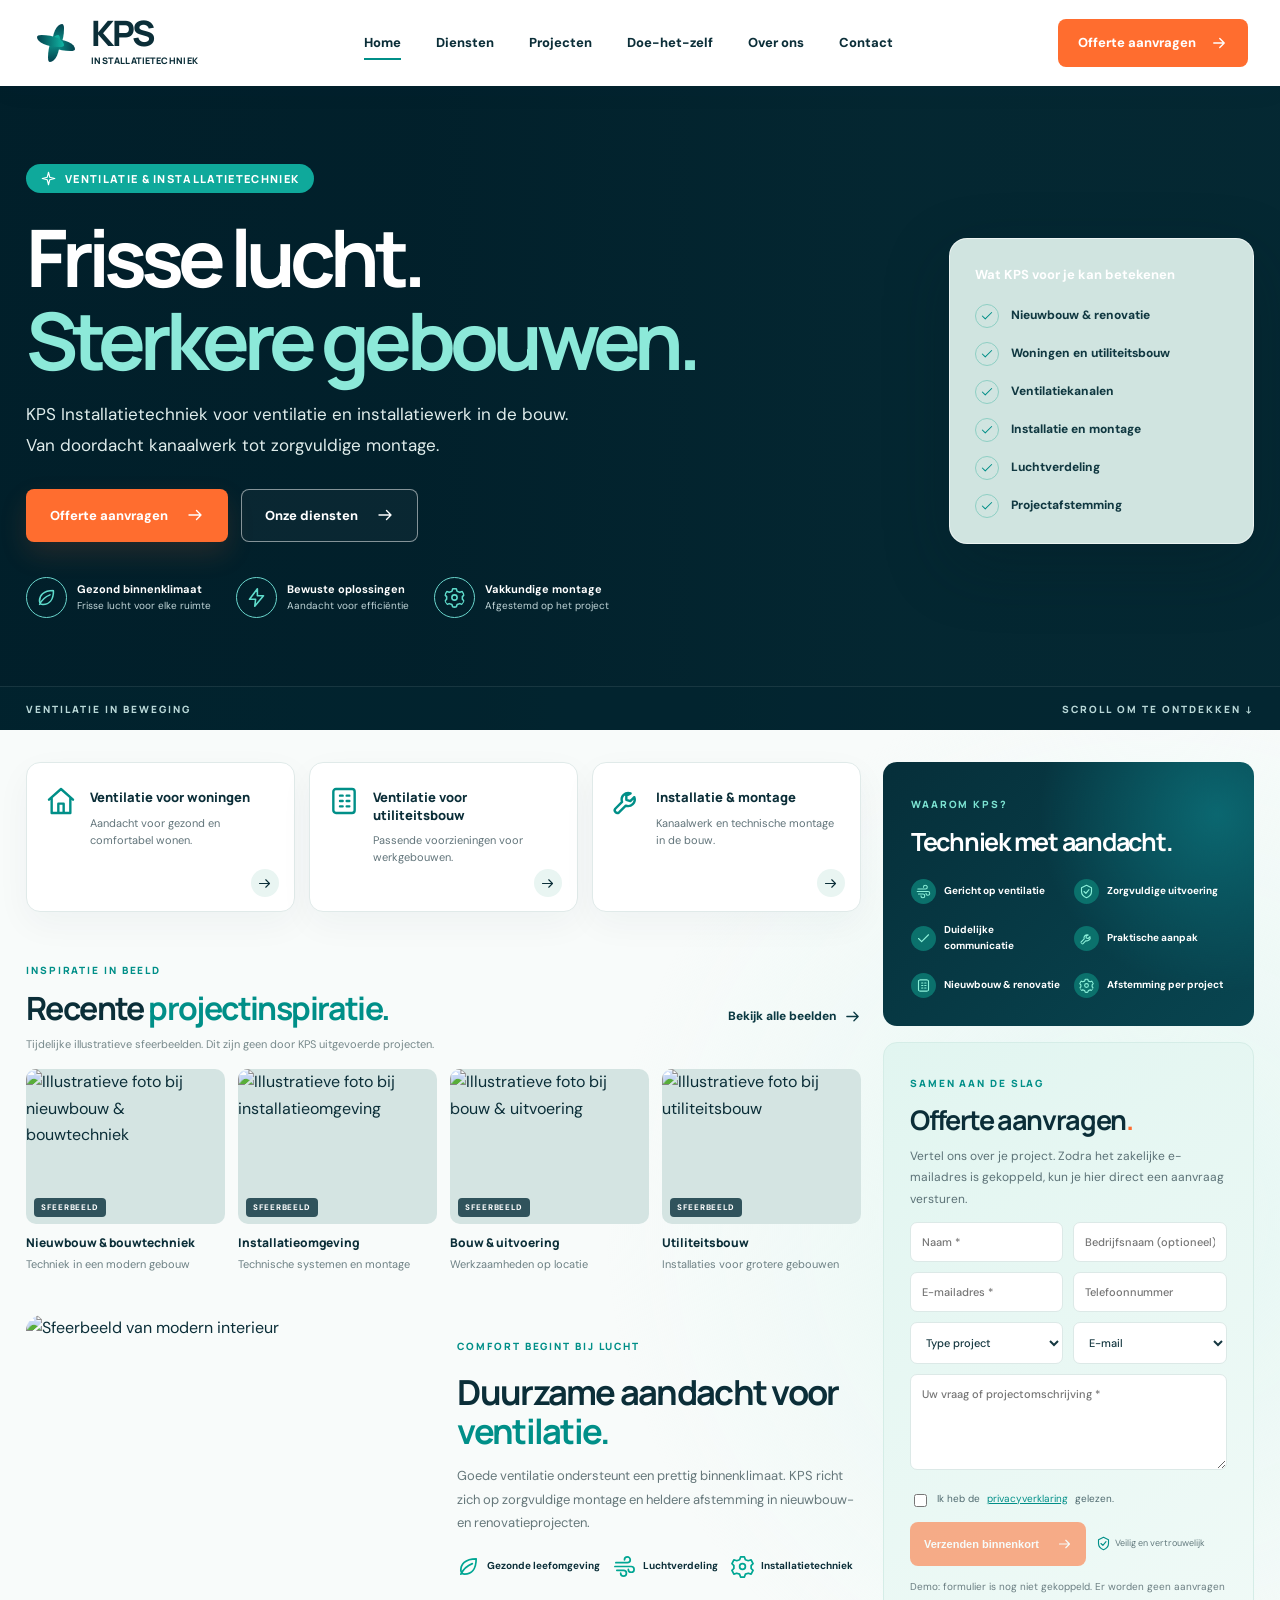
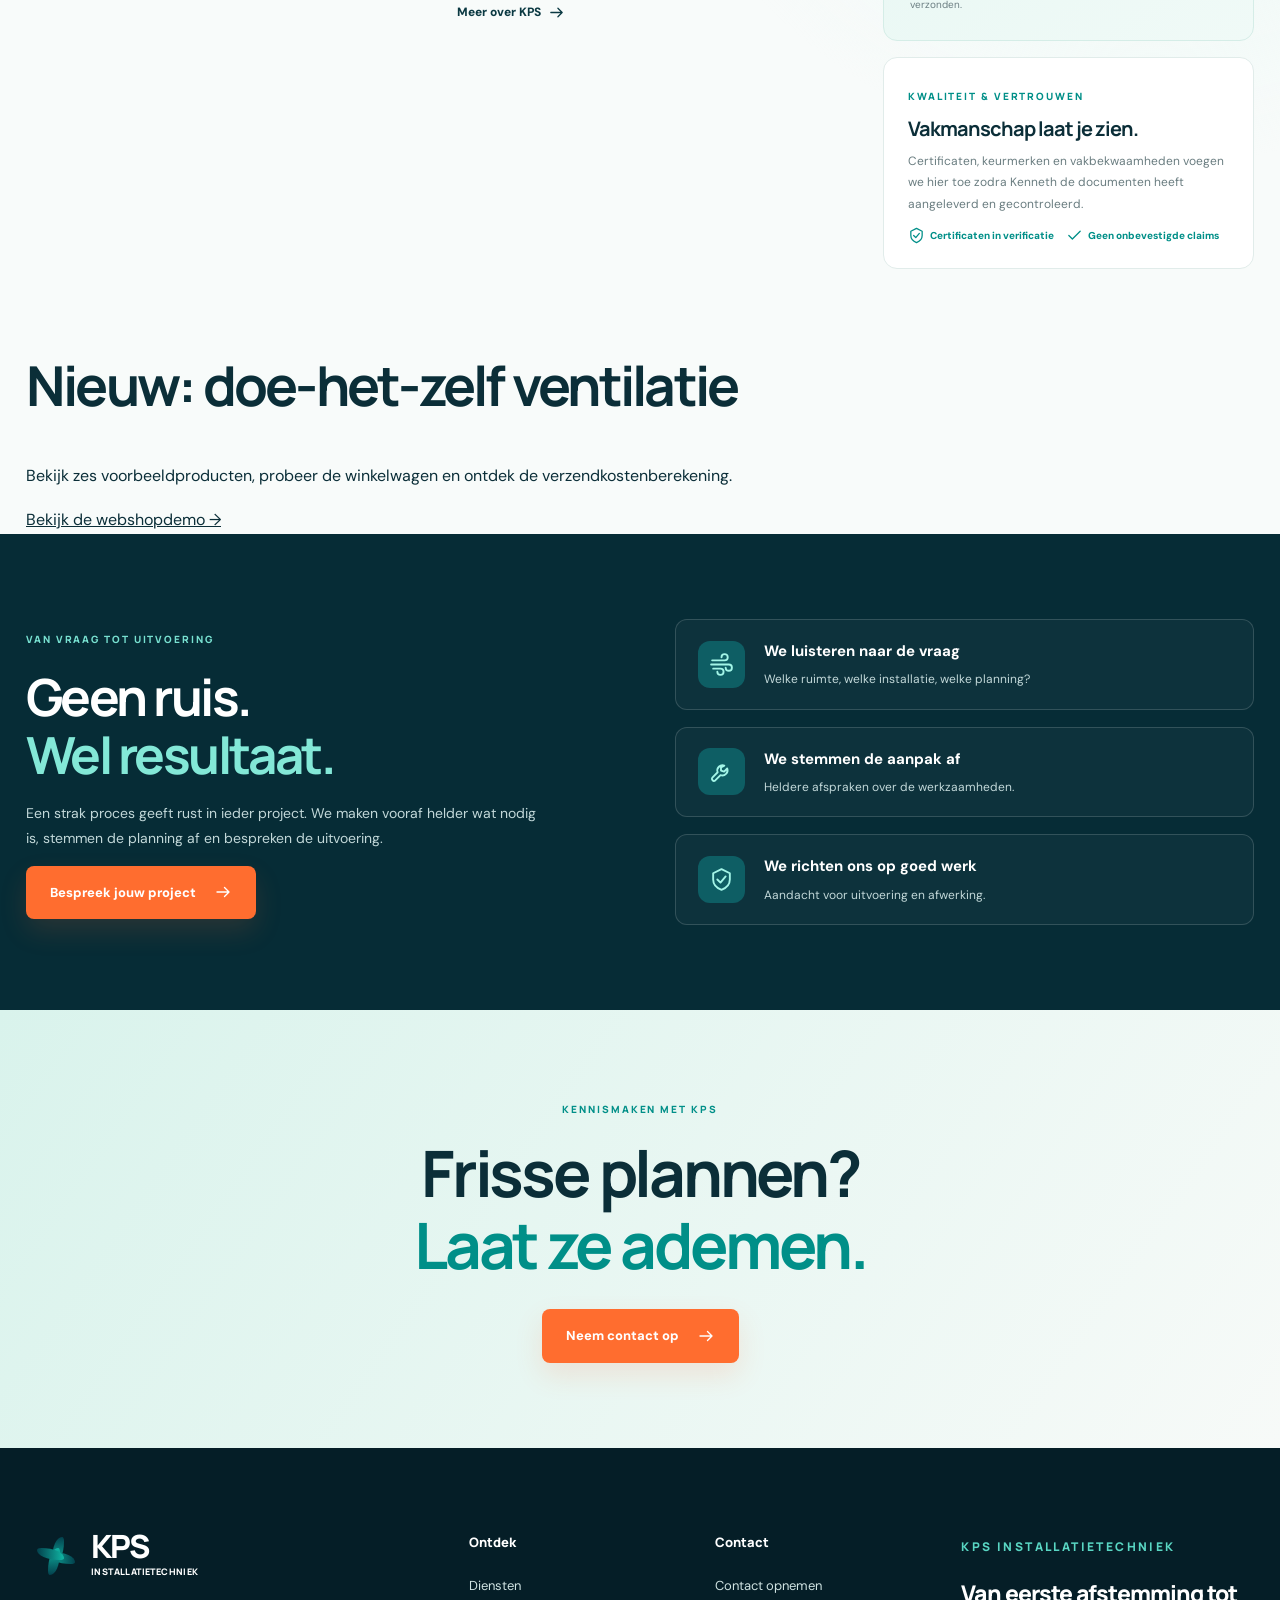
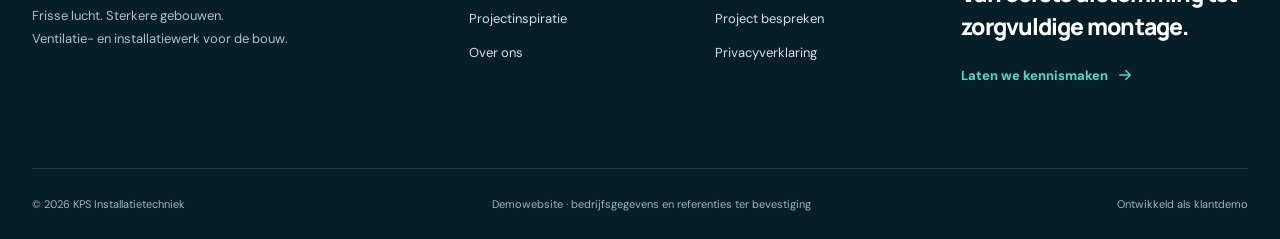
==== commit a135b03f: "Link DIY webshop demo and style product cards" ====
--- a/index.html
+++ b/index.html
@@ -1 +1 @@
-<!doctype html><html lang="nl"><head><meta charset="utf-8"><meta name="viewport" content="width=device-width,initial-scale=1"><meta name="theme-color" content="#082c35"><meta name="robots" content="noindex,nofollow"><meta name="description" content="KPS Installatietechniek: ventilatie, kanaalwerk en installatiewerk voor nieuwbouw en renovatie. Bekijk de mogelijkheden."><meta property="og:type" content="website"><meta property="og:title" content="KPS Installatietechniek | Frisse lucht. Sterkere gebouwen."><meta property="og:description" content="KPS Installatietechniek: ventilatie, kanaalwerk en installatiewerk voor nieuwbouw en renovatie. Bekijk de mogelijkheden."><title>KPS Installatietechniek | Frisse lucht. Sterkere gebouwen.</title><link rel="icon" href="assets/favicon.svg" type="image/svg+xml"><link rel="preconnect" href="https://images.unsplash.com"><link rel="stylesheet" href="assets/style.css"></head><body><a class="skip-link" href="#main">Ga naar inhoud</a><header class="site-header"><div class="container header-inner"><a class="brand" href="index.html" aria-label="KPS Installatietechniek home"><span class="logo-symbol" aria-hidden="true"><span></span><span></span><span></span><span></span></span><span class="brand-type"><strong>KPS</strong><small>INSTALLATIETECHNIEK</small></span></a><nav class="site-nav" id="site-nav" aria-label="Hoofdnavigatie"><a href="index.html">Home</a><a href="diensten.html">Diensten</a><a href="projecten.html">Projecten</a><a href="over-ons.html">Over ons</a><a href="contact.html">Contact</a></nav><a class="header-cta" href="contact.html">Offerte aanvragen <svg viewBox="0 0 24 24" width="24" height="24" fill="none" stroke="currentColor" stroke-width="1.8" stroke-linecap="round" stroke-linejoin="round" aria-hidden="true"><path d="M5 12h14m-6-6 6 6-6 6"/></svg></a><button class="menu-toggle" type="button" aria-label="Menu openen" aria-expanded="false" aria-controls="site-nav"><svg viewBox="0 0 24 24" width="24" height="24" fill="none" stroke="currentColor" stroke-width="1.8" stroke-linecap="round" stroke-linejoin="round" aria-hidden="true"><path d="M4 7h16M4 12h16M4 17h16"/></svg></button></div></header><main id="main" class="reference-home"><section class="ref-hero"><div class="ref-hero-photo"></div><div class="container ref-hero-content"><div class="ref-hero-left"><span class="ref-pill"><svg viewBox="0 0 24 24" fill="none" stroke="currentColor" stroke-width="1.8" stroke-linecap="round" stroke-linejoin="round" aria-hidden="true"><path d="m12 2 2 8 8 2-8 2-2 8-2-8-8-2 8-2z"/></svg> VENTILATIE & INSTALLATIETECHNIEK</span><h1>Frisse lucht.<br><em>Sterkere gebouwen.</em></h1><p>KPS Installatietechniek voor ventilatie en installatiewerk in de bouw. Van doordacht kanaalwerk tot zorgvuldige montage.</p><div class="ref-actions"><a href="contact.html#aanvraag" class="button button-orange">Offerte aanvragen <svg viewBox="0 0 24 24" fill="none" stroke="currentColor" stroke-width="1.8" stroke-linecap="round" stroke-linejoin="round" aria-hidden="true"><path d="M4 12h16m-6-6 6 6-6 6"/></svg></a><a href="diensten.html" class="button button-outline">Onze diensten <svg viewBox="0 0 24 24" fill="none" stroke="currentColor" stroke-width="1.8" stroke-linecap="round" stroke-linejoin="round" aria-hidden="true"><path d="M4 12h16m-6-6 6 6-6 6"/></svg></a></div><div class="ref-hero-benefits"><span><svg viewBox="0 0 24 24" fill="none" stroke="currentColor" stroke-width="1.8" stroke-linecap="round" stroke-linejoin="round" aria-hidden="true"><path d="M20 4C8 4 4 10 4 16a4 4 0 0 0 4 4c7 0 12-5 12-16ZM4 20c3-6 7-9 12-11"/></svg> <span><b>Gezond binnenklimaat</b><small>Frisse lucht voor elke ruimte</small></span></span><span><svg viewBox="0 0 24 24" fill="none" stroke="currentColor" stroke-width="1.8" stroke-linecap="round" stroke-linejoin="round" aria-hidden="true"><path d="m13 2-9 12h7l-1 8 10-12h-7z"/></svg> <span><b>Bewuste oplossingen</b><small>Aandacht voor efficiëntie</small></span></span><span><svg viewBox="0 0 24 24" fill="none" stroke="currentColor" stroke-width="1.8" stroke-linecap="round" stroke-linejoin="round" aria-hidden="true"><circle cx="12" cy="12" r="3"/><path d="M10 2h4l1 3 3 1 3-1 2 4-2 2v3l2 2-2 4-3-1-3 1-1 3h-4l-1-3-3-1-3 1-2-4 2-2v-3L1 9l2-4 3 1 3-1z"/></svg> <span><b>Vakkundige montage</b><small>Afgestemd op het project</small></span></span></div></div><aside class="ref-hero-aside"><strong>Wat KPS voor je kan betekenen</strong><span><svg viewBox="0 0 24 24" fill="none" stroke="currentColor" stroke-width="1.8" stroke-linecap="round" stroke-linejoin="round" aria-hidden="true"><path d="m4 12 5 5L20 6"/></svg>Nieuwbouw & renovatie</span><span><svg viewBox="0 0 24 24" fill="none" stroke="currentColor" stroke-width="1.8" stroke-linecap="round" stroke-linejoin="round" aria-hidden="true"><path d="m4 12 5 5L20 6"/></svg>Woningen en utiliteitsbouw</span><span><svg viewBox="0 0 24 24" fill="none" stroke="currentColor" stroke-width="1.8" stroke-linecap="round" stroke-linejoin="round" aria-hidden="true"><path d="m4 12 5 5L20 6"/></svg>Ventilatiekanalen</span><span><svg viewBox="0 0 24 24" fill="none" stroke="currentColor" stroke-width="1.8" stroke-linecap="round" stroke-linejoin="round" aria-hidden="true"><path d="m4 12 5 5L20 6"/></svg>Installatie en montage</span><span><svg viewBox="0 0 24 24" fill="none" stroke="currentColor" stroke-width="1.8" stroke-linecap="round" stroke-linejoin="round" aria-hidden="true"><path d="m4 12 5 5L20 6"/></svg>Luchtverdeling</span><span><svg viewBox="0 0 24 24" fill="none" stroke="currentColor" stroke-width="1.8" stroke-linecap="round" stroke-linejoin="round" aria-hidden="true"><path d="m4 12 5 5L20 6"/></svg>Projectafstemming</span></aside></div><div class="ref-hero-bottom"><div class="container"><span>VENTILATIE IN BEWEGING</span><span>SCROLL OM TE ONTDEKKEN ↓</span></div></div></section><section class="ref-main"><div class="container ref-main-grid"><div class="ref-left"><div class="ref-services"><a class="ref-service reveal" href="diensten.html"><span class="ref-service-icon"><svg viewBox="0 0 24 24" fill="none" stroke="currentColor" stroke-width="1.8" stroke-linecap="round" stroke-linejoin="round" aria-hidden="true"><path d="m3 11 9-8 9 8M5 10v11h14V10M10 21v-7h4v7"/></svg></span><span class="ref-service-body"><strong>Ventilatie voor woningen</strong><small>Aandacht voor gezond en comfortabel wonen.</small></span><span class="ref-service-arrow"><svg viewBox="0 0 24 24" fill="none" stroke="currentColor" stroke-width="1.8" stroke-linecap="round" stroke-linejoin="round" aria-hidden="true"><path d="M4 12h16m-6-6 6 6-6 6"/></svg></span></a><a class="ref-service reveal" href="diensten.html"><span class="ref-service-icon"><svg viewBox="0 0 24 24" fill="none" stroke="currentColor" stroke-width="1.8" stroke-linecap="round" stroke-linejoin="round" aria-hidden="true"><rect x="4" y="3" width="16" height="18" rx="2"/><path d="M9 8h2m3 0h2M9 12h2m3 0h2M9 16h2m3 0h2"/></svg></span><span class="ref-service-body"><strong>Ventilatie voor utiliteitsbouw</strong><small>Passende voorzieningen voor werkgebouwen.</small></span><span class="ref-service-arrow"><svg viewBox="0 0 24 24" fill="none" stroke="currentColor" stroke-width="1.8" stroke-linecap="round" stroke-linejoin="round" aria-hidden="true"><path d="M4 12h16m-6-6 6 6-6 6"/></svg></span></a><a class="ref-service reveal" href="diensten.html"><span class="ref-service-icon"><svg viewBox="0 0 24 24" fill="none" stroke="currentColor" stroke-width="1.8" stroke-linecap="round" stroke-linejoin="round" aria-hidden="true"><path d="M14.7 6.3a5 5 0 0 0-6.4 6.4l-5.1 5.1a2 2 0 0 0 2.8 2.8l5.1-5.1a5 5 0 0 0 6.4-6.4l-3 3-3-1v-3z"/></svg></span><span class="ref-service-body"><strong>Installatie & montage</strong><small>Kanaalwerk en technische montage in de bouw.</small></span><span class="ref-service-arrow"><svg viewBox="0 0 24 24" fill="none" stroke="currentColor" stroke-width="1.8" stroke-linecap="round" stroke-linejoin="round" aria-hidden="true"><path d="M4 12h16m-6-6 6 6-6 6"/></svg></span></a></div><div class="ref-project-heading"><div><span class="ref-mini">INSPIRATIE IN BEELD</span><h2>Recente <em>projectinspiratie.</em></h2></div><a class="ref-inline-link" href="projecten.html">Bekijk alle beelden <svg viewBox="0 0 24 24" fill="none" stroke="currentColor" stroke-width="1.8" stroke-linecap="round" stroke-linejoin="round" aria-hidden="true"><path d="M4 12h16m-6-6 6 6-6 6"/></svg></a></div><p class="ref-disclaimer">Tijdelijke illustratieve sfeerbeelden. Dit zijn geen door KPS uitgevoerde projecten.</p><div class="ref-project-grid"><a class="ref-project reveal" href="projecten.html"><div class="ref-project-photo"><img src="https://images.unsplash.com/photo-1497366754035-f200968a6e72?auto=format&fit=crop&w=850&q=85" loading="lazy" alt="Illustratieve foto bij nieuwbouw & bouwtechniek"><span>SFEERBEELD</span></div><strong>Nieuwbouw & bouwtechniek</strong><small>Techniek in een modern gebouw</small></a><a class="ref-project reveal" href="projecten.html"><div class="ref-project-photo"><img src="https://images.unsplash.com/photo-1581092160562-40aa08e78837?auto=format&fit=crop&w=850&q=85" loading="lazy" alt="Illustratieve foto bij installatieomgeving"><span>SFEERBEELD</span></div><strong>Installatieomgeving</strong><small>Technische systemen en montage</small></a><a class="ref-project reveal" href="projecten.html"><div class="ref-project-photo"><img src="https://images.unsplash.com/photo-1503387762-592deb58ef4e?auto=format&fit=crop&w=850&q=85" loading="lazy" alt="Illustratieve foto bij bouw & uitvoering"><span>SFEERBEELD</span></div><strong>Bouw & uitvoering</strong><small>Werkzaamheden op locatie</small></a><a class="ref-project reveal" href="projecten.html"><div class="ref-project-photo"><img src="https://images.unsplash.com/photo-1486406146926-c627a92ad1ab?auto=format&fit=crop&w=850&q=85" loading="lazy" alt="Illustratieve foto bij utiliteitsbouw"><span>SFEERBEELD</span></div><strong>Utiliteitsbouw</strong><small>Installaties voor grotere gebouwen</small></a></div><div class="ref-story"><div class="ref-story-photo"><img src="https://images.unsplash.com/photo-1497366811353-6870744d04b2?auto=format&fit=crop&w=1100&q=85" loading="lazy" alt="Sfeerbeeld van modern interieur"></div><div class="ref-story-copy reveal"><span class="ref-mini">COMFORT BEGINT BIJ LUCHT</span><h2>Duurzame aandacht voor <em>ventilatie.</em></h2><p>Goede ventilatie ondersteunt een prettig binnenklimaat. KPS richt zich op zorgvuldige montage en heldere afstemming in nieuwbouw- en renovatieprojecten.</p><div class="ref-story-icons"><span><svg viewBox="0 0 24 24" fill="none" stroke="currentColor" stroke-width="1.8" stroke-linecap="round" stroke-linejoin="round" aria-hidden="true"><path d="M20 4C8 4 4 10 4 16a4 4 0 0 0 4 4c7 0 12-5 12-16ZM4 20c3-6 7-9 12-11"/></svg> Gezonde leefomgeving</span><span><svg viewBox="0 0 24 24" fill="none" stroke="currentColor" stroke-width="1.8" stroke-linecap="round" stroke-linejoin="round" aria-hidden="true"><path d="M3 8h12a3 3 0 1 0-3-3M2 12h17a3 3 0 1 1-3 3M4 16h7a3 3 0 1 1-3 3"/></svg> Luchtverdeling</span><span><svg viewBox="0 0 24 24" fill="none" stroke="currentColor" stroke-width="1.8" stroke-linecap="round" stroke-linejoin="round" aria-hidden="true"><circle cx="12" cy="12" r="3"/><path d="M10 2h4l1 3 3 1 3-1 2 4-2 2v3l2 2-2 4-3-1-3 1-1 3h-4l-1-3-3-1-3 1-2-4 2-2v-3L1 9l2-4 3 1 3-1z"/></svg> Installatietechniek</span></div><a class="ref-inline-link" href="over-ons.html">Meer over KPS <svg viewBox="0 0 24 24" fill="none" stroke="currentColor" stroke-width="1.8" stroke-linecap="round" stroke-linejoin="round" aria-hidden="true"><path d="M4 12h16m-6-6 6 6-6 6"/></svg></a></div></div></div><div class="ref-right"><aside class="ref-why reveal"><span class="ref-mini">WAAROM KPS?</span><h2>Techniek met aandacht.</h2><div class="ref-why-list"><span><svg viewBox="0 0 24 24" fill="none" stroke="currentColor" stroke-width="1.8" stroke-linecap="round" stroke-linejoin="round" aria-hidden="true"><path d="M3 8h12a3 3 0 1 0-3-3M2 12h17a3 3 0 1 1-3 3M4 16h7a3 3 0 1 1-3 3"/></svg>Gericht op ventilatie</span><span><svg viewBox="0 0 24 24" fill="none" stroke="currentColor" stroke-width="1.8" stroke-linecap="round" stroke-linejoin="round" aria-hidden="true"><path d="m12 2 8 4v6c0 5-3 8-8 10-5-2-8-5-8-10V6z"/><path d="m8 12 3 3 5-6"/></svg>Zorgvuldige uitvoering</span><span><svg viewBox="0 0 24 24" fill="none" stroke="currentColor" stroke-width="1.8" stroke-linecap="round" stroke-linejoin="round" aria-hidden="true"><path d="m4 12 5 5L20 6"/></svg>Duidelijke communicatie</span><span><svg viewBox="0 0 24 24" fill="none" stroke="currentColor" stroke-width="1.8" stroke-linecap="round" stroke-linejoin="round" aria-hidden="true"><path d="M14.7 6.3a5 5 0 0 0-6.4 6.4l-5.1 5.1a2 2 0 0 0 2.8 2.8l5.1-5.1a5 5 0 0 0 6.4-6.4l-3 3-3-1v-3z"/></svg>Praktische aanpak</span><span><svg viewBox="0 0 24 24" fill="none" stroke="currentColor" stroke-width="1.8" stroke-linecap="round" stroke-linejoin="round" aria-hidden="true"><rect x="4" y="3" width="16" height="18" rx="2"/><path d="M9 8h2m3 0h2M9 12h2m3 0h2M9 16h2m3 0h2"/></svg>Nieuwbouw & renovatie</span><span><svg viewBox="0 0 24 24" fill="none" stroke="currentColor" stroke-width="1.8" stroke-linecap="round" stroke-linejoin="round" aria-hidden="true"><circle cx="12" cy="12" r="3"/><path d="M10 2h4l1 3 3 1 3-1 2 4-2 2v3l2 2-2 4-3-1-3 1-1 3h-4l-1-3-3-1-3 1-2-4 2-2v-3L1 9l2-4 3 1 3-1z"/></svg>Afstemming per project</span></div></aside><aside class="ref-form-card reveal" id="aanvraag"><span class="ref-mini">SAMEN AAN DE SLAG</span><h2>Offerte aanvragen<span>.</span></h2><p>Vertel ons over je project. Zodra het zakelijke e-mailadres is gekoppeld, kun je hier direct een aanvraag versturen.</p><form id="contact-form" class="ref-form"><input class="honeypot" name="website" tabindex="-1" aria-hidden="true" autocomplete="off"><div class="ref-fields"><label><span class="sr-only">Naam</span><input name="naam" required autocomplete="name" placeholder="Naam *"></label><label><span class="sr-only">Bedrijfsnaam</span><input name="bedrijf" autocomplete="organization" placeholder="Bedrijfsnaam (optioneel)"></label><label><span class="sr-only">E-mailadres</span><input name="email" type="email" required autocomplete="email" placeholder="E-mailadres *"></label><label><span class="sr-only">Telefoonnummer</span><input name="telefoon" type="tel" autocomplete="tel" placeholder="Telefoonnummer"></label><label><span class="sr-only">Type project</span><select name="dienst"><option value="">Type project</option><option>Woningbouw</option><option>Utiliteitsbouw</option><option>Ventilatiekanalen</option><option>Montage / installatie</option><option>Overig</option></select></label><label><span class="sr-only">Contactvoorkeur</span><select name="voorkeur"><option>E-mail</option><option>Telefonisch</option><option>Geen voorkeur</option></select></label><label class="ref-wide"><span class="sr-only">Projectomschrijving</span><textarea name="bericht" required placeholder="Uw vraag of projectomschrijving *" rows="5"></textarea></label></div><label class="ref-privacy"><input type="checkbox" required name="privacy_akkoord"> Ik heb de <a href="privacy.html">privacyverklaring</a> gelezen.</label><div class="ref-form-bottom"><button type="submit" class="button button-orange" disabled>Verzenden binnenkort <svg viewBox="0 0 24 24" fill="none" stroke="currentColor" stroke-width="1.8" stroke-linecap="round" stroke-linejoin="round" aria-hidden="true"><path d="M4 12h16m-6-6 6 6-6 6"/></svg></button><span><svg viewBox="0 0 24 24" fill="none" stroke="currentColor" stroke-width="1.8" stroke-linecap="round" stroke-linejoin="round" aria-hidden="true"><path d="m12 2 8 4v6c0 5-3 8-8 10-5-2-8-5-8-10V6z"/><path d="m8 12 3 3 5-6"/></svg> Veilig en vertrouwelijk</span></div><p class="ref-form-status" role="status">Demo: formulier is nog niet gekoppeld. Er worden geen aanvragen verzonden.</p></form></aside><aside class="ref-quality reveal"><span class="ref-mini">KWALITEIT & VERTROUWEN</span><h3>Vakmanschap laat je zien.</h3><p>Certificaten, keurmerken en vakbekwaamheden voegen we hier toe zodra Kenneth de documenten heeft aangeleverd en gecontroleerd.</p><div class="ref-quality-row"><span><svg viewBox="0 0 24 24" fill="none" stroke="currentColor" stroke-width="1.8" stroke-linecap="round" stroke-linejoin="round" aria-hidden="true"><path d="m12 2 8 4v6c0 5-3 8-8 10-5-2-8-5-8-10V6z"/><path d="m8 12 3 3 5-6"/></svg> Certificaten in verificatie</span><span><svg viewBox="0 0 24 24" fill="none" stroke="currentColor" stroke-width="1.8" stroke-linecap="round" stroke-linejoin="round" aria-hidden="true"><path d="m4 12 5 5L20 6"/></svg> Geen onbevestigde claims</span></div></aside></div></div></section><section class="ref-dark-feature"><div class="container ref-dark-grid"><div><span class="ref-mini">VAN VRAAG TOT UITVOERING</span><h2>Geen ruis.<br><em>Wel resultaat.</em></h2><p>Een strak proces geeft rust in ieder project. We maken vooraf helder wat nodig is, stemmen de planning af en bespreken de uitvoering.</p><a class="button button-orange" href="contact.html#aanvraag">Bespreek jouw project <svg viewBox="0 0 24 24" fill="none" stroke="currentColor" stroke-width="1.8" stroke-linecap="round" stroke-linejoin="round" aria-hidden="true"><path d="M4 12h16m-6-6 6 6-6 6"/></svg></a></div><div class="ref-step-list"><div class="reveal"><span><svg viewBox="0 0 24 24" fill="none" stroke="currentColor" stroke-width="1.8" stroke-linecap="round" stroke-linejoin="round" aria-hidden="true"><path d="M3 8h12a3 3 0 1 0-3-3M2 12h17a3 3 0 1 1-3 3M4 16h7a3 3 0 1 1-3 3"/></svg></span><div><strong>We luisteren naar de vraag</strong><p>Welke ruimte, welke installatie, welke planning?</p></div></div><div class="reveal"><span><svg viewBox="0 0 24 24" fill="none" stroke="currentColor" stroke-width="1.8" stroke-linecap="round" stroke-linejoin="round" aria-hidden="true"><path d="M14.7 6.3a5 5 0 0 0-6.4 6.4l-5.1 5.1a2 2 0 0 0 2.8 2.8l5.1-5.1a5 5 0 0 0 6.4-6.4l-3 3-3-1v-3z"/></svg></span><div><strong>We stemmen de aanpak af</strong><p>Heldere afspraken over de werkzaamheden.</p></div></div><div class="reveal"><span><svg viewBox="0 0 24 24" fill="none" stroke="currentColor" stroke-width="1.8" stroke-linecap="round" stroke-linejoin="round" aria-hidden="true"><path d="m12 2 8 4v6c0 5-3 8-8 10-5-2-8-5-8-10V6z"/><path d="m8 12 3 3 5-6"/></svg></span><div><strong>We richten ons op goed werk</strong><p>Aandacht voor uitvoering en afwerking.</p></div></div></div></div></section><section class="ref-final"><div class="container"><span class="ref-mini">KENNISMAKEN MET KPS</span><h2>Frisse plannen?<br><em>Laat ze ademen.</em></h2><a class="button button-orange" href="contact.html#aanvraag">Neem contact op <svg viewBox="0 0 24 24" fill="none" stroke="currentColor" stroke-width="1.8" stroke-linecap="round" stroke-linejoin="round" aria-hidden="true"><path d="M4 12h16m-6-6 6 6-6 6"/></svg></a></div></section></main><footer class="footer"><div class="container"><div class="footer-top"><div><a class="brand footer-brand" href="index.html"><span class="logo-symbol" aria-hidden="true"><span></span><span></span><span></span><span></span></span><span class="brand-type"><strong>KPS</strong><small>INSTALLATIETECHNIEK</small></span></a><p>Frisse lucht. Sterkere gebouwen.<br>Ventilatie- en installatiewerk voor de bouw.</p></div><div><h3>Ontdek</h3><a href="diensten.html">Diensten</a><a href="projecten.html">Projectinspiratie</a><a href="over-ons.html">Over ons</a></div><div><h3>Contact</h3><a href="contact.html">Contact opnemen</a><a href="contact.html#aanvraag">Project bespreken</a><a href="privacy.html">Privacyverklaring</a></div><div class="footer-note"><span class="overline">KPS INSTALLATIETECHNIEK</span><p>Van eerste afstemming tot zorgvuldige montage.</p><a href="contact.html" class="text-link">Laten we kennismaken <svg viewBox="0 0 24 24" width="24" height="24" fill="none" stroke="currentColor" stroke-width="1.8" stroke-linecap="round" stroke-linejoin="round" aria-hidden="true"><path d="M5 12h14m-6-6 6 6-6 6"/></svg></a></div></div><div class="footer-bottom"><span>© <span data-year>2026</span> KPS Installatietechniek</span><span>Demowebsite · bedrijfsgegevens en referenties ter bevestiging</span><span>Ontwikkeld als klantdemo</span></div></div></footer><script src="assets/main.js" defer></script></body></html>+<!doctype html><html lang="nl"><head><meta charset="utf-8"><meta name="viewport" content="width=device-width,initial-scale=1"><meta name="theme-color" content="#082c35"><meta name="robots" content="noindex,nofollow"><meta name="description" content="KPS Installatietechniek: ventilatie, kanaalwerk en installatiewerk voor nieuwbouw en renovatie. Bekijk de mogelijkheden."><meta property="og:type" content="website"><meta property="og:title" content="KPS Installatietechniek | Frisse lucht. Sterkere gebouwen."><meta property="og:description" content="KPS Installatietechniek: ventilatie, kanaalwerk en installatiewerk voor nieuwbouw en renovatie. Bekijk de mogelijkheden."><title>KPS Installatietechniek | Frisse lucht. Sterkere gebouwen.</title><link rel="icon" href="assets/favicon.svg" type="image/svg+xml"><link rel="preconnect" href="https://images.unsplash.com"><link rel="stylesheet" href="assets/style.css"></head><body><a class="skip-link" href="#main">Ga naar inhoud</a><header class="site-header"><div class="container header-inner"><a class="brand" href="index.html" aria-label="KPS Installatietechniek home"><span class="logo-symbol" aria-hidden="true"><span></span><span></span><span></span><span></span></span><span class="brand-type"><strong>KPS</strong><small>INSTALLATIETECHNIEK</small></span></a><nav class="site-nav" id="site-nav" aria-label="Hoofdnavigatie"><a href="index.html">Home</a><a href="diensten.html">Diensten</a><a href="projecten.html">Projecten</a><a href="doe-het-zelf.html">Doe-het-zelf</a><a href="over-ons.html">Over ons</a><a href="contact.html">Contact</a></nav><a class="header-cta" href="contact.html">Offerte aanvragen <svg viewBox="0 0 24 24" width="24" height="24" fill="none" stroke="currentColor" stroke-width="1.8" stroke-linecap="round" stroke-linejoin="round" aria-hidden="true"><path d="M5 12h14m-6-6 6 6-6 6"/></svg></a><button class="menu-toggle" type="button" aria-label="Menu openen" aria-expanded="false" aria-controls="site-nav"><svg viewBox="0 0 24 24" width="24" height="24" fill="none" stroke="currentColor" stroke-width="1.8" stroke-linecap="round" stroke-linejoin="round" aria-hidden="true"><path d="M4 7h16M4 12h16M4 17h16"/></svg></button></div></header><main id="main" class="reference-home"><section class="ref-hero"><div class="ref-hero-photo"></div><div class="container ref-hero-content"><div class="ref-hero-left"><span class="ref-pill"><svg viewBox="0 0 24 24" fill="none" stroke="currentColor" stroke-width="1.8" stroke-linecap="round" stroke-linejoin="round" aria-hidden="true"><path d="m12 2 2 8 8 2-8 2-2 8-2-8-8-2 8-2z"/></svg> VENTILATIE & INSTALLATIETECHNIEK</span><h1>Frisse lucht.<br><em>Sterkere gebouwen.</em></h1><p>KPS Installatietechniek voor ventilatie en installatiewerk in de bouw. Van doordacht kanaalwerk tot zorgvuldige montage.</p><div class="ref-actions"><a href="contact.html#aanvraag" class="button button-orange">Offerte aanvragen <svg viewBox="0 0 24 24" fill="none" stroke="currentColor" stroke-width="1.8" stroke-linecap="round" stroke-linejoin="round" aria-hidden="true"><path d="M4 12h16m-6-6 6 6-6 6"/></svg></a><a href="diensten.html" class="button button-outline">Onze diensten <svg viewBox="0 0 24 24" fill="none" stroke="currentColor" stroke-width="1.8" stroke-linecap="round" stroke-linejoin="round" aria-hidden="true"><path d="M4 12h16m-6-6 6 6-6 6"/></svg></a></div><div class="ref-hero-benefits"><span><svg viewBox="0 0 24 24" fill="none" stroke="currentColor" stroke-width="1.8" stroke-linecap="round" stroke-linejoin="round" aria-hidden="true"><path d="M20 4C8 4 4 10 4 16a4 4 0 0 0 4 4c7 0 12-5 12-16ZM4 20c3-6 7-9 12-11"/></svg> <span><b>Gezond binnenklimaat</b><small>Frisse lucht voor elke ruimte</small></span></span><span><svg viewBox="0 0 24 24" fill="none" stroke="currentColor" stroke-width="1.8" stroke-linecap="round" stroke-linejoin="round" aria-hidden="true"><path d="m13 2-9 12h7l-1 8 10-12h-7z"/></svg> <span><b>Bewuste oplossingen</b><small>Aandacht voor efficiëntie</small></span></span><span><svg viewBox="0 0 24 24" fill="none" stroke="currentColor" stroke-width="1.8" stroke-linecap="round" stroke-linejoin="round" aria-hidden="true"><circle cx="12" cy="12" r="3"/><path d="M10 2h4l1 3 3 1 3-1 2 4-2 2v3l2 2-2 4-3-1-3 1-1 3h-4l-1-3-3-1-3 1-2-4 2-2v-3L1 9l2-4 3 1 3-1z"/></svg> <span><b>Vakkundige montage</b><small>Afgestemd op het project</small></span></span></div></div><aside class="ref-hero-aside"><strong>Wat KPS voor je kan betekenen</strong><span><svg viewBox="0 0 24 24" fill="none" stroke="currentColor" stroke-width="1.8" stroke-linecap="round" stroke-linejoin="round" aria-hidden="true"><path d="m4 12 5 5L20 6"/></svg>Nieuwbouw & renovatie</span><span><svg viewBox="0 0 24 24" fill="none" stroke="currentColor" stroke-width="1.8" stroke-linecap="round" stroke-linejoin="round" aria-hidden="true"><path d="m4 12 5 5L20 6"/></svg>Woningen en utiliteitsbouw</span><span><svg viewBox="0 0 24 24" fill="none" stroke="currentColor" stroke-width="1.8" stroke-linecap="round" stroke-linejoin="round" aria-hidden="true"><path d="m4 12 5 5L20 6"/></svg>Ventilatiekanalen</span><span><svg viewBox="0 0 24 24" fill="none" stroke="currentColor" stroke-width="1.8" stroke-linecap="round" stroke-linejoin="round" aria-hidden="true"><path d="m4 12 5 5L20 6"/></svg>Installatie en montage</span><span><svg viewBox="0 0 24 24" fill="none" stroke="currentColor" stroke-width="1.8" stroke-linecap="round" stroke-linejoin="round" aria-hidden="true"><path d="m4 12 5 5L20 6"/></svg>Luchtverdeling</span><span><svg viewBox="0 0 24 24" fill="none" stroke="currentColor" stroke-width="1.8" stroke-linecap="round" stroke-linejoin="round" aria-hidden="true"><path d="m4 12 5 5L20 6"/></svg>Projectafstemming</span></aside></div><div class="ref-hero-bottom"><div class="container"><span>VENTILATIE IN BEWEGING</span><span>SCROLL OM TE ONTDEKKEN ↓</span></div></div></section><section class="ref-main"><div class="container ref-main-grid"><div class="ref-left"><div class="ref-services"><a class="ref-service reveal" href="diensten.html"><span class="ref-service-icon"><svg viewBox="0 0 24 24" fill="none" stroke="currentColor" stroke-width="1.8" stroke-linecap="round" stroke-linejoin="round" aria-hidden="true"><path d="m3 11 9-8 9 8M5 10v11h14V10M10 21v-7h4v7"/></svg></span><span class="ref-service-body"><strong>Ventilatie voor woningen</strong><small>Aandacht voor gezond en comfortabel wonen.</small></span><span class="ref-service-arrow"><svg viewBox="0 0 24 24" fill="none" stroke="currentColor" stroke-width="1.8" stroke-linecap="round" stroke-linejoin="round" aria-hidden="true"><path d="M4 12h16m-6-6 6 6-6 6"/></svg></span></a><a class="ref-service reveal" href="diensten.html"><span class="ref-service-icon"><svg viewBox="0 0 24 24" fill="none" stroke="currentColor" stroke-width="1.8" stroke-linecap="round" stroke-linejoin="round" aria-hidden="true"><rect x="4" y="3" width="16" height="18" rx="2"/><path d="M9 8h2m3 0h2M9 12h2m3 0h2M9 16h2m3 0h2"/></svg></span><span class="ref-service-body"><strong>Ventilatie voor utiliteitsbouw</strong><small>Passende voorzieningen voor werkgebouwen.</small></span><span class="ref-service-arrow"><svg viewBox="0 0 24 24" fill="none" stroke="currentColor" stroke-width="1.8" stroke-linecap="round" stroke-linejoin="round" aria-hidden="true"><path d="M4 12h16m-6-6 6 6-6 6"/></svg></span></a><a class="ref-service reveal" href="diensten.html"><span class="ref-service-icon"><svg viewBox="0 0 24 24" fill="none" stroke="currentColor" stroke-width="1.8" stroke-linecap="round" stroke-linejoin="round" aria-hidden="true"><path d="M14.7 6.3a5 5 0 0 0-6.4 6.4l-5.1 5.1a2 2 0 0 0 2.8 2.8l5.1-5.1a5 5 0 0 0 6.4-6.4l-3 3-3-1v-3z"/></svg></span><span class="ref-service-body"><strong>Installatie & montage</strong><small>Kanaalwerk en technische montage in de bouw.</small></span><span class="ref-service-arrow"><svg viewBox="0 0 24 24" fill="none" stroke="currentColor" stroke-width="1.8" stroke-linecap="round" stroke-linejoin="round" aria-hidden="true"><path d="M4 12h16m-6-6 6 6-6 6"/></svg></span></a></div><div class="ref-project-heading"><div><span class="ref-mini">INSPIRATIE IN BEELD</span><h2>Recente <em>projectinspiratie.</em></h2></div><a class="ref-inline-link" href="projecten.html">Bekijk alle beelden <svg viewBox="0 0 24 24" fill="none" stroke="currentColor" stroke-width="1.8" stroke-linecap="round" stroke-linejoin="round" aria-hidden="true"><path d="M4 12h16m-6-6 6 6-6 6"/></svg></a></div><p class="ref-disclaimer">Tijdelijke illustratieve sfeerbeelden. Dit zijn geen door KPS uitgevoerde projecten.</p><div class="ref-project-grid"><a class="ref-project reveal" href="projecten.html"><div class="ref-project-photo"><img src="https://images.unsplash.com/photo-1497366754035-f200968a6e72?auto=format&fit=crop&w=850&q=85" loading="lazy" alt="Illustratieve foto bij nieuwbouw & bouwtechniek"><span>SFEERBEELD</span></div><strong>Nieuwbouw & bouwtechniek</strong><small>Techniek in een modern gebouw</small></a><a class="ref-project reveal" href="projecten.html"><div class="ref-project-photo"><img src="https://images.unsplash.com/photo-1581092160562-40aa08e78837?auto=format&fit=crop&w=850&q=85" loading="lazy" alt="Illustratieve foto bij installatieomgeving"><span>SFEERBEELD</span></div><strong>Installatieomgeving</strong><small>Technische systemen en montage</small></a><a class="ref-project reveal" href="projecten.html"><div class="ref-project-photo"><img src="https://images.unsplash.com/photo-1503387762-592deb58ef4e?auto=format&fit=crop&w=850&q=85" loading="lazy" alt="Illustratieve foto bij bouw & uitvoering"><span>SFEERBEELD</span></div><strong>Bouw & uitvoering</strong><small>Werkzaamheden op locatie</small></a><a class="ref-project reveal" href="projecten.html"><div class="ref-project-photo"><img src="https://images.unsplash.com/photo-1486406146926-c627a92ad1ab?auto=format&fit=crop&w=850&q=85" loading="lazy" alt="Illustratieve foto bij utiliteitsbouw"><span>SFEERBEELD</span></div><strong>Utiliteitsbouw</strong><small>Installaties voor grotere gebouwen</small></a></div><div class="ref-story"><div class="ref-story-photo"><img src="https://images.unsplash.com/photo-1497366811353-6870744d04b2?auto=format&fit=crop&w=1100&q=85" loading="lazy" alt="Sfeerbeeld van modern interieur"></div><div class="ref-story-copy reveal"><span class="ref-mini">COMFORT BEGINT BIJ LUCHT</span><h2>Duurzame aandacht voor <em>ventilatie.</em></h2><p>Goede ventilatie ondersteunt een prettig binnenklimaat. KPS richt zich op zorgvuldige montage en heldere afstemming in nieuwbouw- en renovatieprojecten.</p><div class="ref-story-icons"><span><svg viewBox="0 0 24 24" fill="none" stroke="currentColor" stroke-width="1.8" stroke-linecap="round" stroke-linejoin="round" aria-hidden="true"><path d="M20 4C8 4 4 10 4 16a4 4 0 0 0 4 4c7 0 12-5 12-16ZM4 20c3-6 7-9 12-11"/></svg> Gezonde leefomgeving</span><span><svg viewBox="0 0 24 24" fill="none" stroke="currentColor" stroke-width="1.8" stroke-linecap="round" stroke-linejoin="round" aria-hidden="true"><path d="M3 8h12a3 3 0 1 0-3-3M2 12h17a3 3 0 1 1-3 3M4 16h7a3 3 0 1 1-3 3"/></svg> Luchtverdeling</span><span><svg viewBox="0 0 24 24" fill="none" stroke="currentColor" stroke-width="1.8" stroke-linecap="round" stroke-linejoin="round" aria-hidden="true"><circle cx="12" cy="12" r="3"/><path d="M10 2h4l1 3 3 1 3-1 2 4-2 2v3l2 2-2 4-3-1-3 1-1 3h-4l-1-3-3-1-3 1-2-4 2-2v-3L1 9l2-4 3 1 3-1z"/></svg> Installatietechniek</span></div><a class="ref-inline-link" href="over-ons.html">Meer over KPS <svg viewBox="0 0 24 24" fill="none" stroke="currentColor" stroke-width="1.8" stroke-linecap="round" stroke-linejoin="round" aria-hidden="true"><path d="M4 12h16m-6-6 6 6-6 6"/></svg></a></div></div></div><div class="ref-right"><aside class="ref-why reveal"><span class="ref-mini">WAAROM KPS?</span><h2>Techniek met aandacht.</h2><div class="ref-why-list"><span><svg viewBox="0 0 24 24" fill="none" stroke="currentColor" stroke-width="1.8" stroke-linecap="round" stroke-linejoin="round" aria-hidden="true"><path d="M3 8h12a3 3 0 1 0-3-3M2 12h17a3 3 0 1 1-3 3M4 16h7a3 3 0 1 1-3 3"/></svg>Gericht op ventilatie</span><span><svg viewBox="0 0 24 24" fill="none" stroke="currentColor" stroke-width="1.8" stroke-linecap="round" stroke-linejoin="round" aria-hidden="true"><path d="m12 2 8 4v6c0 5-3 8-8 10-5-2-8-5-8-10V6z"/><path d="m8 12 3 3 5-6"/></svg>Zorgvuldige uitvoering</span><span><svg viewBox="0 0 24 24" fill="none" stroke="currentColor" stroke-width="1.8" stroke-linecap="round" stroke-linejoin="round" aria-hidden="true"><path d="m4 12 5 5L20 6"/></svg>Duidelijke communicatie</span><span><svg viewBox="0 0 24 24" fill="none" stroke="currentColor" stroke-width="1.8" stroke-linecap="round" stroke-linejoin="round" aria-hidden="true"><path d="M14.7 6.3a5 5 0 0 0-6.4 6.4l-5.1 5.1a2 2 0 0 0 2.8 2.8l5.1-5.1a5 5 0 0 0 6.4-6.4l-3 3-3-1v-3z"/></svg>Praktische aanpak</span><span><svg viewBox="0 0 24 24" fill="none" stroke="currentColor" stroke-width="1.8" stroke-linecap="round" stroke-linejoin="round" aria-hidden="true"><rect x="4" y="3" width="16" height="18" rx="2"/><path d="M9 8h2m3 0h2M9 12h2m3 0h2M9 16h2m3 0h2"/></svg>Nieuwbouw & renovatie</span><span><svg viewBox="0 0 24 24" fill="none" stroke="currentColor" stroke-width="1.8" stroke-linecap="round" stroke-linejoin="round" aria-hidden="true"><circle cx="12" cy="12" r="3"/><path d="M10 2h4l1 3 3 1 3-1 2 4-2 2v3l2 2-2 4-3-1-3 1-1 3h-4l-1-3-3-1-3 1-2-4 2-2v-3L1 9l2-4 3 1 3-1z"/></svg>Afstemming per project</span></div></aside><aside class="ref-form-card reveal" id="aanvraag"><span class="ref-mini">SAMEN AAN DE SLAG</span><h2>Offerte aanvragen<span>.</span></h2><p>Vertel ons over je project. Zodra het zakelijke e-mailadres is gekoppeld, kun je hier direct een aanvraag versturen.</p><form id="contact-form" class="ref-form"><input class="honeypot" name="website" tabindex="-1" aria-hidden="true" autocomplete="off"><div class="ref-fields"><label><span class="sr-only">Naam</span><input name="naam" required autocomplete="name" placeholder="Naam *"></label><label><span class="sr-only">Bedrijfsnaam</span><input name="bedrijf" autocomplete="organization" placeholder="Bedrijfsnaam (optioneel)"></label><label><span class="sr-only">E-mailadres</span><input name="email" type="email" required autocomplete="email" placeholder="E-mailadres *"></label><label><span class="sr-only">Telefoonnummer</span><input name="telefoon" type="tel" autocomplete="tel" placeholder="Telefoonnummer"></label><label><span class="sr-only">Type project</span><select name="dienst"><option value="">Type project</option><option>Woningbouw</option><option>Utiliteitsbouw</option><option>Ventilatiekanalen</option><option>Montage / installatie</option><option>Overig</option></select></label><label><span class="sr-only">Contactvoorkeur</span><select name="voorkeur"><option>E-mail</option><option>Telefonisch</option><option>Geen voorkeur</option></select></label><label class="ref-wide"><span class="sr-only">Projectomschrijving</span><textarea name="bericht" required placeholder="Uw vraag of projectomschrijving *" rows="5"></textarea></label></div><label class="ref-privacy"><input type="checkbox" required name="privacy_akkoord"> Ik heb de <a href="privacy.html">privacyverklaring</a> gelezen.</label><div class="ref-form-bottom"><button type="submit" class="button button-orange" disabled>Verzenden binnenkort <svg viewBox="0 0 24 24" fill="none" stroke="currentColor" stroke-width="1.8" stroke-linecap="round" stroke-linejoin="round" aria-hidden="true"><path d="M4 12h16m-6-6 6 6-6 6"/></svg></button><span><svg viewBox="0 0 24 24" fill="none" stroke="currentColor" stroke-width="1.8" stroke-linecap="round" stroke-linejoin="round" aria-hidden="true"><path d="m12 2 8 4v6c0 5-3 8-8 10-5-2-8-5-8-10V6z"/><path d="m8 12 3 3 5-6"/></svg> Veilig en vertrouwelijk</span></div><p class="ref-form-status" role="status">Demo: formulier is nog niet gekoppeld. Er worden geen aanvragen verzonden.</p></form></aside><aside class="ref-quality reveal"><span class="ref-mini">KWALITEIT & VERTROUWEN</span><h3>Vakmanschap laat je zien.</h3><p>Certificaten, keurmerken en vakbekwaamheden voegen we hier toe zodra Kenneth de documenten heeft aangeleverd en gecontroleerd.</p><div class="ref-quality-row"><span><svg viewBox="0 0 24 24" fill="none" stroke="currentColor" stroke-width="1.8" stroke-linecap="round" stroke-linejoin="round" aria-hidden="true"><path d="m12 2 8 4v6c0 5-3 8-8 10-5-2-8-5-8-10V6z"/><path d="m8 12 3 3 5-6"/></svg> Certificaten in verificatie</span><span><svg viewBox="0 0 24 24" fill="none" stroke="currentColor" stroke-width="1.8" stroke-linecap="round" stroke-linejoin="round" aria-hidden="true"><path d="m4 12 5 5L20 6"/></svg> Geen onbevestigde claims</span></div></aside></div></div></section><section class="container diy-teaser"><h2>Nieuw: doe-het-zelf ventilatie</h2><p>Bekijk zes voorbeeldproducten, probeer de winkelwagen en ontdek de verzendkostenberekening.</p><a href="doe-het-zelf.html">Bekijk de webshopdemo →</a></section><section class="ref-dark-feature"><div class="container ref-dark-grid"><div><span class="ref-mini">VAN VRAAG TOT UITVOERING</span><h2>Geen ruis.<br><em>Wel resultaat.</em></h2><p>Een strak proces geeft rust in ieder project. We maken vooraf helder wat nodig is, stemmen de planning af en bespreken de uitvoering.</p><a class="button button-orange" href="contact.html#aanvraag">Bespreek jouw project <svg viewBox="0 0 24 24" fill="none" stroke="currentColor" stroke-width="1.8" stroke-linecap="round" stroke-linejoin="round" aria-hidden="true"><path d="M4 12h16m-6-6 6 6-6 6"/></svg></a></div><div class="ref-step-list"><div class="reveal"><span><svg viewBox="0 0 24 24" fill="none" stroke="currentColor" stroke-width="1.8" stroke-linecap="round" stroke-linejoin="round" aria-hidden="true"><path d="M3 8h12a3 3 0 1 0-3-3M2 12h17a3 3 0 1 1-3 3M4 16h7a3 3 0 1 1-3 3"/></svg></span><div><strong>We luisteren naar de vraag</strong><p>Welke ruimte, welke installatie, welke planning?</p></div></div><div class="reveal"><span><svg viewBox="0 0 24 24" fill="none" stroke="currentColor" stroke-width="1.8" stroke-linecap="round" stroke-linejoin="round" aria-hidden="true"><path d="M14.7 6.3a5 5 0 0 0-6.4 6.4l-5.1 5.1a2 2 0 0 0 2.8 2.8l5.1-5.1a5 5 0 0 0 6.4-6.4l-3 3-3-1v-3z"/></svg></span><div><strong>We stemmen de aanpak af</strong><p>Heldere afspraken over de werkzaamheden.</p></div></div><div class="reveal"><span><svg viewBox="0 0 24 24" fill="none" stroke="currentColor" stroke-width="1.8" stroke-linecap="round" stroke-linejoin="round" aria-hidden="true"><path d="m12 2 8 4v6c0 5-3 8-8 10-5-2-8-5-8-10V6z"/><path d="m8 12 3 3 5-6"/></svg></span><div><strong>We richten ons op goed werk</strong><p>Aandacht voor uitvoering en afwerking.</p></div></div></div></div></section><section class="ref-final"><div class="container"><span class="ref-mini">KENNISMAKEN MET KPS</span><h2>Frisse plannen?<br><em>Laat ze ademen.</em></h2><a class="button button-orange" href="contact.html#aanvraag">Neem contact op <svg viewBox="0 0 24 24" fill="none" stroke="currentColor" stroke-width="1.8" stroke-linecap="round" stroke-linejoin="round" aria-hidden="true"><path d="M4 12h16m-6-6 6 6-6 6"/></svg></a></div></section></main><footer class="footer"><div class="container"><div class="footer-top"><div><a class="brand footer-brand" href="index.html"><span class="logo-symbol" aria-hidden="true"><span></span><span></span><span></span><span></span></span><span class="brand-type"><strong>KPS</strong><small>INSTALLATIETECHNIEK</small></span></a><p>Frisse lucht. Sterkere gebouwen.<br>Ventilatie- en installatiewerk voor de bouw.</p></div><div><h3>Ontdek</h3><a href="diensten.html">Diensten</a><a href="projecten.html">Projectinspiratie</a><a href="over-ons.html">Over ons</a></div><div><h3>Contact</h3><a href="contact.html">Contact opnemen</a><a href="contact.html#aanvraag">Project bespreken</a><a href="privacy.html">Privacyverklaring</a></div><div class="footer-note"><span class="overline">KPS INSTALLATIETECHNIEK</span><p>Van eerste afstemming tot zorgvuldige montage.</p><a href="contact.html" class="text-link">Laten we kennismaken <svg viewBox="0 0 24 24" width="24" height="24" fill="none" stroke="currentColor" stroke-width="1.8" stroke-linecap="round" stroke-linejoin="round" aria-hidden="true"><path d="M5 12h14m-6-6 6 6-6 6"/></svg></a></div></div><div class="footer-bottom"><span>© <span data-year>2026</span> KPS Installatietechniek</span><span>Demowebsite · bedrijfsgegevens en referenties ter bevestiging</span><span>Ontwikkeld als klantdemo</span></div></div></footer><script src="assets/main.js" defer></script></body></html>
--- a/assets/style.css
+++ b/assets/style.css
@@ -10,3 +10,11 @@
 @media(max-width:850px){.container{width:min(100% - 40px,1370px)}.header-inner{height:75px}.site-nav{display:none;position:absolute;top:75px;left:0;right:0;background:white;padding:22px 25px 30px;box-shadow:0 20px 35px #092b3526;flex-direction:column;align-items:stretch;gap:5px}.site-nav.open{display:flex}.site-nav a{font-size:16px}.menu-toggle{display:flex;margin-left:auto}.header-cta{margin-left:auto}.hero h1{font-size:clamp(55px,9vw,90px)}.section-heading{align-items:start;flex-direction:column;gap:15px}.heading-side{max-width:650px}.feature-section{grid-template-columns:1fr}.feature-image{min-height:380px;height:420px}.feature-content{padding:70px 35px}.faq-layout{grid-template-columns:1fr;gap:35px}.contact-layout{grid-template-columns:1fr;gap:35px}.contact-intro{padding-top:0}.contact-visual{display:none}.footer-top{grid-template-columns:1fr 1fr}.footer-bottom{flex-wrap:wrap}.trust-items{justify-content:center;padding:18px 0}}
 @media(max-width:570px){.container{width:min(100% - 34px,1370px)}.brand-type strong{font-size:29px}.brand-type small{font-size:8px}.logo-symbol{transform:scale(.86);margin-right:-4px}.header-cta{display:none}.hero{min-height:650px}.hero-inner{min-height:590px}.hero-copy{padding:75px 0 45px}.hero h1{font-size:clamp(51px,11.7vw,74px)}.hero-copy>p{font-size:15px}.hero-actions{align-items:stretch}.hero-actions .button{width:100%}.hero-features{gap:14px;margin-top:25px}.hero-features span{font-size:10px}.hero-bottom .container span:last-child{display:none}.section-pad{padding:75px 0}.section-heading h2{font-size:38px}.service-grid,.project-grid,.process-grid,.form-grid{grid-template-columns:1fr}.service-card{min-height:250px}.project-image{height:255px}.feature-content{padding:65px 20px}.feature-image{height:290px;min-height:290px}.statement{padding:70px 0}.statement p{font-size:30px}.statement-star{display:none}.quote-panel{padding:25px 19px}.form-grid label.full{grid-column:auto}.page-hero{padding:85px 0}.page-hero h1{font-size:53px}.footer{padding-top:65px}.footer-top{grid-template-columns:1fr 1fr;gap:35px 20px}.footer-top>div:first-child,.footer-note{grid-column:1/-1}.footer-bottom{margin-top:45px}.trust-items{gap:12px;justify-content:flex-start}.trust-items span{width:calc(50% - 8px);font-size:10px}.trust-items svg{width:20px;height:20px}}
 @media(prefers-reduced-motion:reduce){*,*:before,*:after{scroll-behavior:auto!important;animation:none!important;transition:none!important}.js-motion .reveal{opacity:1!important;transform:none!important}}
+
+/* KPS reference-led Signature showcase */
+.reference-home{background:#f8fbfa}.reference-home .container{width:min(100% - 52px,1450px)}.ref-hero{position:relative;background:#062c36;color:white;overflow:hidden}.ref-hero-photo{position:absolute;inset:0;background-image:linear-gradient(90deg,rgba(1,31,42,.98) 0%,rgba(1,31,42,.9) 33%,rgba(1,31,42,.4) 70%,rgba(1,31,42,.3)),url("https://images.unsplash.com/photo-1504307651254-35680f356dfd?auto=format&fit=crop&w=2200&q=90");background-size:cover;background-position:center 45%;animation:heroZoom 18s ease-in-out infinite alternate}.ref-hero-content{min-height:600px;position:relative;display:flex;justify-content:space-between;align-items:center;gap:35px;padding-top:70px;padding-bottom:60px}.ref-hero-left{max-width:790px}.ref-pill{display:inline-flex;align-items:center;gap:9px;background:#0fa99b;color:white;padding:7px 15px;border-radius:100px;font:800 11px Manrope;letter-spacing:.12em}.ref-pill svg{width:15px;height:15px}.ref-hero h1{font-size:clamp(58px,6.2vw,103px);line-height:1.04;margin:22px 0 18px;letter-spacing:-.075em}.ref-hero h1 em{font-style:normal;color:#8ce9d9}.ref-hero-left>p{max-width:565px;color:#e0edec;font-size:17px}.ref-actions{display:flex;gap:13px;flex-wrap:wrap;margin:28px 0 35px}.ref-hero-benefits{display:flex;flex-wrap:wrap;gap:25px}.ref-hero-benefits>span{display:flex;gap:10px;align-items:center}.ref-hero-benefits>span>svg{width:41px;height:41px;border:1px solid #6ad6cd;border-radius:50%;padding:9px;color:#5fdccc}.ref-hero-benefits b,.ref-hero-benefits small{display:block}.ref-hero-benefits b{font-size:11px}.ref-hero-benefits small{font-size:10px;color:#c1d5d8}.ref-hero-aside{width:305px;flex-shrink:0;background:#e5f8f2e8;backdrop-filter:blur(18px);border:1px solid #ffffff9a;border-radius:18px;padding:25px;box-shadow:0 22px 65px #001b2540;animation:float 7s ease-in-out infinite}.ref-hero-aside strong{display:block;font-size:13px;margin-bottom:18px}.ref-hero-aside>span{display:flex;align-items:center;gap:12px;color:#103841;font-size:12px;font-weight:800;margin-top:14px}.ref-hero-aside svg{color:#008f88;width:24px;height:24px;border:1px solid #8ecfc4;border-radius:50%;padding:4px}.ref-hero-bottom{position:relative;background:#0326318a;border-top:1px solid #ffffff16}.ref-hero-bottom .container{display:flex;justify-content:space-between;align-items:center;min-height:43px;font:800 10px Manrope;letter-spacing:.2em;color:#b9d8d8}.ref-main{padding:32px 0 85px;background:radial-gradient(circle at 90% 40%,#e5f7f3,transparent 40%),#f8fbfa}.ref-main-grid{display:grid;grid-template-columns:minmax(0,2.25fr) minmax(330px,1fr);gap:22px;align-items:start}.ref-left,.ref-right{min-width:0}.ref-services{display:grid;grid-template-columns:repeat(3,1fr);gap:14px}.ref-service{background:white;border:1px solid #e0eae9;border-radius:14px;min-height:150px;padding:22px 18px;display:flex;align-items:flex-start;gap:13px;text-decoration:none;position:relative;box-shadow:0 12px 35px #0b39440b;transition:transform .3s,box-shadow .3s}.ref-service:hover{transform:translateY(-7px);box-shadow:0 25px 48px #0b39441b}.ref-service-icon{color:#008f88}.ref-service-icon svg{width:32px;height:32px}.ref-service-body{display:block;padding-top:4px}.ref-service-body strong{display:block;font:800 13px/1.35 Manrope}.ref-service-body small{display:block;color:#61747a;font-size:11px;line-height:1.55;margin-top:8px}.ref-service-arrow{position:absolute;right:15px;bottom:14px;width:28px;height:28px;background:#e9f5f2;border-radius:50%;display:grid;place-items:center}.ref-service-arrow svg{width:15px}.ref-project-heading{display:flex;align-items:end;justify-content:space-between;gap:15px;margin:44px 0 8px}.ref-mini{font:800 10px Manrope;letter-spacing:.19em;color:#008f88}.ref-project-heading h2{font-size:clamp(25px,2.5vw,35px);margin:8px 0 0}.ref-project-heading h2 em,.ref-story h2 em,.ref-dark-feature h2 em,.ref-final h2 em{font-style:normal;color:#008f88}.ref-inline-link{display:inline-flex;align-items:center;gap:7px;font-size:12px;font-weight:800;color:#0b3942;text-decoration:none;white-space:nowrap}.ref-inline-link svg{width:17px;transition:transform .2s}.ref-inline-link:hover svg{transform:translateX(5px)}.ref-disclaimer{font-size:11px;color:#77898b;margin:0 0 15px}.ref-project-grid{display:grid;grid-template-columns:repeat(4,1fr);gap:13px}.ref-project{text-decoration:none;display:block;min-width:0}.ref-project-photo{height:155px;border-radius:10px;overflow:hidden;position:relative;background:#d4e4e2}.ref-project-photo img{display:block;width:100%;height:100%;object-fit:cover;transition:transform .6s}.ref-project:hover img{transform:scale(1.1)}.ref-project-photo span{position:absolute;bottom:7px;left:8px;background:#052d39c9;color:white;padding:3px 7px;border-radius:4px;font-size:8px;letter-spacing:.09em;font-weight:800}.ref-project strong{display:block;font:800 12px Manrope;margin-top:10px}.ref-project small{display:block;font-size:11px;color:#6d8084;margin-top:4px}.ref-story{display:grid;grid-template-columns:1fr 1fr;gap:28px;align-items:center;margin-top:42px}.ref-story-photo{height:325px;border-radius:16px;overflow:hidden}.ref-story-photo img{width:100%;height:100%;object-fit:cover}.ref-story h2{font-size:clamp(25px,2.7vw,38px);margin:14px 0}.ref-story-copy>p{color:#65777a;font-size:13px}.ref-story-icons{display:flex;gap:13px;flex-wrap:wrap;margin:20px 0}.ref-story-icons span{display:flex;align-items:center;gap:7px;font-size:10px;font-weight:700}.ref-story-icons svg{width:23px;color:#00a693}.ref-right{display:flex;flex-direction:column;gap:16px}.ref-why{background:radial-gradient(circle at 90% 20%,#0b6770,transparent 45%),linear-gradient(135deg,#062f3a,#084550);border-radius:14px;padding:28px;color:white}.ref-why .ref-mini{color:#7ce3d2}.ref-why h2{font-size:25px;margin:12px 0 22px}.ref-why-list{display:grid;grid-template-columns:1fr 1fr;gap:18px 12px}.ref-why-list span{display:flex;gap:8px;align-items:center;font-size:10px;font-weight:700}.ref-why-list svg{color:#8cf0d9;background:#0b716c;border-radius:50%;width:25px;height:25px;padding:5px}.ref-form-card{padding:26px;background:linear-gradient(145deg,#e1f5f0,#f0faf7);border-radius:14px;border:1px solid #d5ede7}.ref-form-card h2{font-size:27px;margin:10px 0}.ref-form-card h2 span{color:#ff6d2f}.ref-form-card>p{font-size:12px;color:#5c7277}.ref-fields{display:grid;grid-template-columns:1fr 1fr;gap:10px}.ref-fields label{display:block;min-width:0}.ref-fields input,.ref-fields select,.ref-fields textarea{width:100%;background:#fff;border:1px solid #dce9e7;border-radius:7px;padding:12px 11px;font:500 11px 'DM Sans',sans-serif;color:#163841;outline:none}.ref-fields input:focus,.ref-fields select:focus,.ref-fields textarea:focus{border-color:#008f88;box-shadow:0 0 0 3px #008f8818}.ref-fields textarea{resize:vertical;min-height:95px}.ref-wide{grid-column:1/-1}.ref-privacy{display:flex;gap:7px;align-items:flex-start;font-size:10px;color:#506b70;margin:12px 0}.ref-privacy input{margin-top:3px;accent-color:#008f88}.ref-privacy a{color:#008f88}.ref-form-bottom{display:flex;align-items:center;gap:10px;flex-wrap:wrap}.ref-form-bottom .button{font-size:11px;padding:12px 13px;min-height:42px}.ref-form-bottom .button svg{width:15px}.ref-form-bottom>span{display:flex;align-items:center;gap:4px;font-size:9px;color:#637a7e}.ref-form-bottom>span svg{width:15px;color:#008f88}.ref-form-status{font-size:10px;color:#6b7e82;margin:12px 0 0}.ref-quality{padding:24px;background:white;border:1px solid #e1ecea;border-radius:14px}.ref-quality h3{font-size:20px;margin:10px 0}.ref-quality p{font-size:12px;color:#6a7d80}.ref-quality-row{display:flex;flex-wrap:wrap;gap:12px}.ref-quality-row span{display:flex;align-items:center;gap:5px;font-size:10px;font-weight:800;color:#008f88}.ref-quality-row svg{width:17px}.ref-dark-feature{background:#062c36;color:white;padding:85px 0}.ref-dark-grid{display:grid;grid-template-columns:1fr 1fr;gap:70px;align-items:center}.ref-dark-feature .ref-mini{color:#78e1d1}.ref-dark-feature h2{font-size:clamp(38px,4vw,65px);margin:17px 0}.ref-dark-feature h2 em{color:#83e8d7}.ref-dark-feature p{color:#c2d8d9;font-size:14px;max-width:520px}.ref-step-list{display:grid;gap:17px}.ref-step-list>div{display:flex;align-items:center;gap:19px;border:1px solid #ffffff27;padding:18px 22px;border-radius:12px;background:#ffffff08}.ref-step-list>div>span{width:47px;height:47px;display:grid;place-items:center;background:#0e5e64;color:#a3f5e7;border-radius:12px}.ref-step-list svg{width:25px}.ref-step-list strong{font-size:15px}.ref-step-list p{font-size:12px;margin:5px 0 0}.ref-final{text-align:center;padding:85px 0;background:linear-gradient(125deg,#d9f3ec,#f7faf8)}.ref-final h2{font-size:clamp(40px,5vw,75px);margin:15px 0 28px}.sr-only{position:absolute!important;width:1px;height:1px;padding:0;margin:-1px;overflow:hidden;clip:rect(0,0,0,0);white-space:nowrap;border:0}
+@media(max-width:1200px){.ref-main-grid{grid-template-columns:minmax(0,1.65fr) minmax(310px,1fr)}.ref-services{grid-template-columns:1fr}.ref-service{min-height:105px}.ref-project-grid{grid-template-columns:repeat(2,1fr)}.ref-project-photo{height:180px}.ref-hero-aside{width:275px}}
+@media(max-width:850px){.ref-hero-content{min-height:610px}.ref-hero-aside{display:none}.ref-main-grid{grid-template-columns:1fr}.ref-services{grid-template-columns:repeat(3,1fr)}.ref-service{min-height:165px}.ref-right{display:grid;grid-template-columns:1fr 1fr;align-items:start}.ref-form-card{grid-column:1/-1;grid-row:1}.ref-project-grid{grid-template-columns:repeat(4,1fr)}.ref-project-photo{height:150px}.ref-story{margin-top:35px}.ref-dark-grid{gap:35px}}
+@media(max-width:650px){.reference-home .container{width:min(100% - 34px,1450px)}.ref-hero-content{min-height:620px;padding-top:65px;padding-bottom:40px}.ref-hero h1{font-size:clamp(49px,11vw,73px)}.ref-hero-left>p{font-size:14px}.ref-hero-photo{background-position:58% center}.ref-hero-benefits{gap:12px}.ref-hero-benefits>span>svg{width:34px;height:34px}.ref-hero-benefits b{font-size:10px}.ref-hero-benefits small{font-size:9px}.ref-actions .button{width:100%}.ref-hero-bottom .container span:last-child{display:none}.ref-main{padding-top:20px}.ref-services{grid-template-columns:1fr}.ref-service{min-height:100px;padding:17px}.ref-project-heading{align-items:start;flex-direction:column}.ref-project-grid{grid-template-columns:repeat(2,1fr)}.ref-project-photo{height:150px}.ref-story{grid-template-columns:1fr}.ref-story-photo{height:240px}.ref-right{display:flex}.ref-dark-grid{grid-template-columns:1fr}.ref-why-list{gap:16px}.ref-form-card{padding:22px}.ref-final{padding:70px 0}}
+@media(max-width:390px){.ref-fields{grid-template-columns:1fr}.ref-wide{grid-column:auto}.ref-project-photo{height:130px}.ref-hero h1{font-size:46px}}
+@media(prefers-reduced-motion:reduce){.ref-hero-photo,.ref-hero-aside{animation:none!important}}
